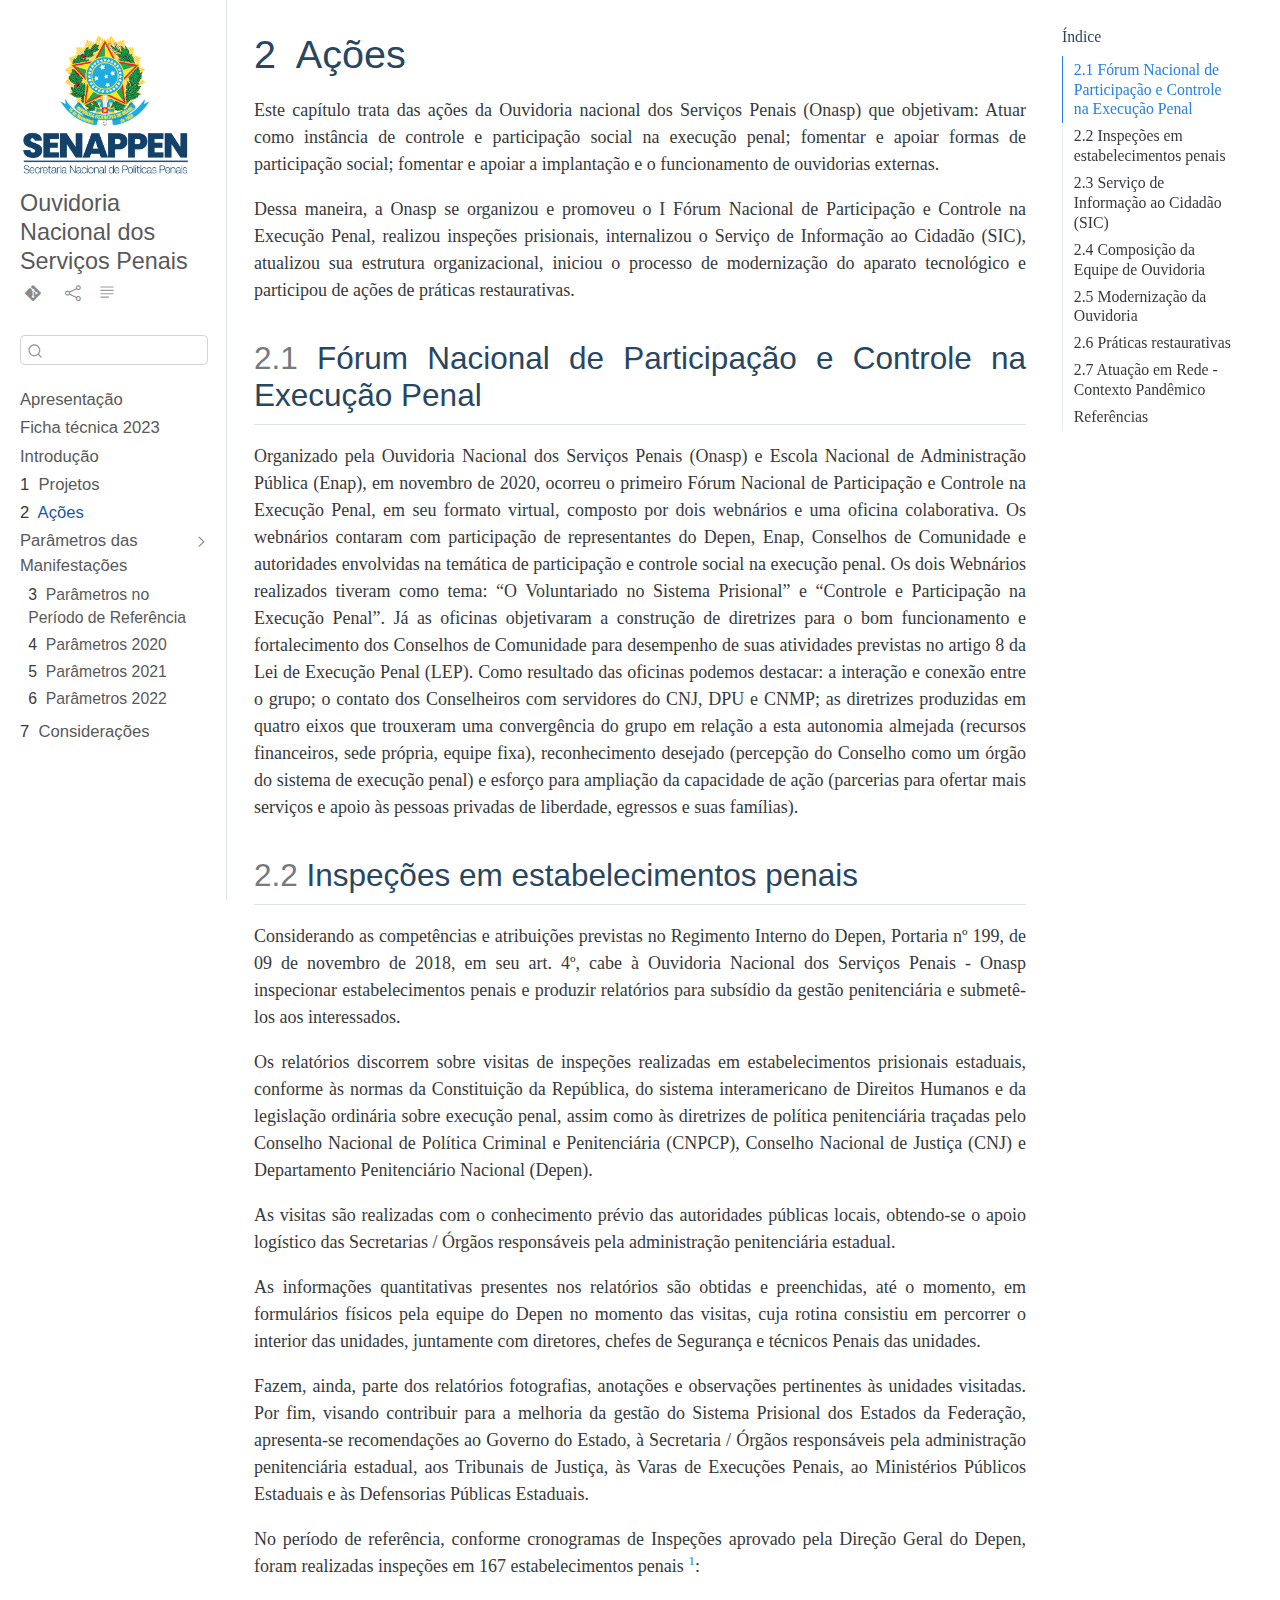
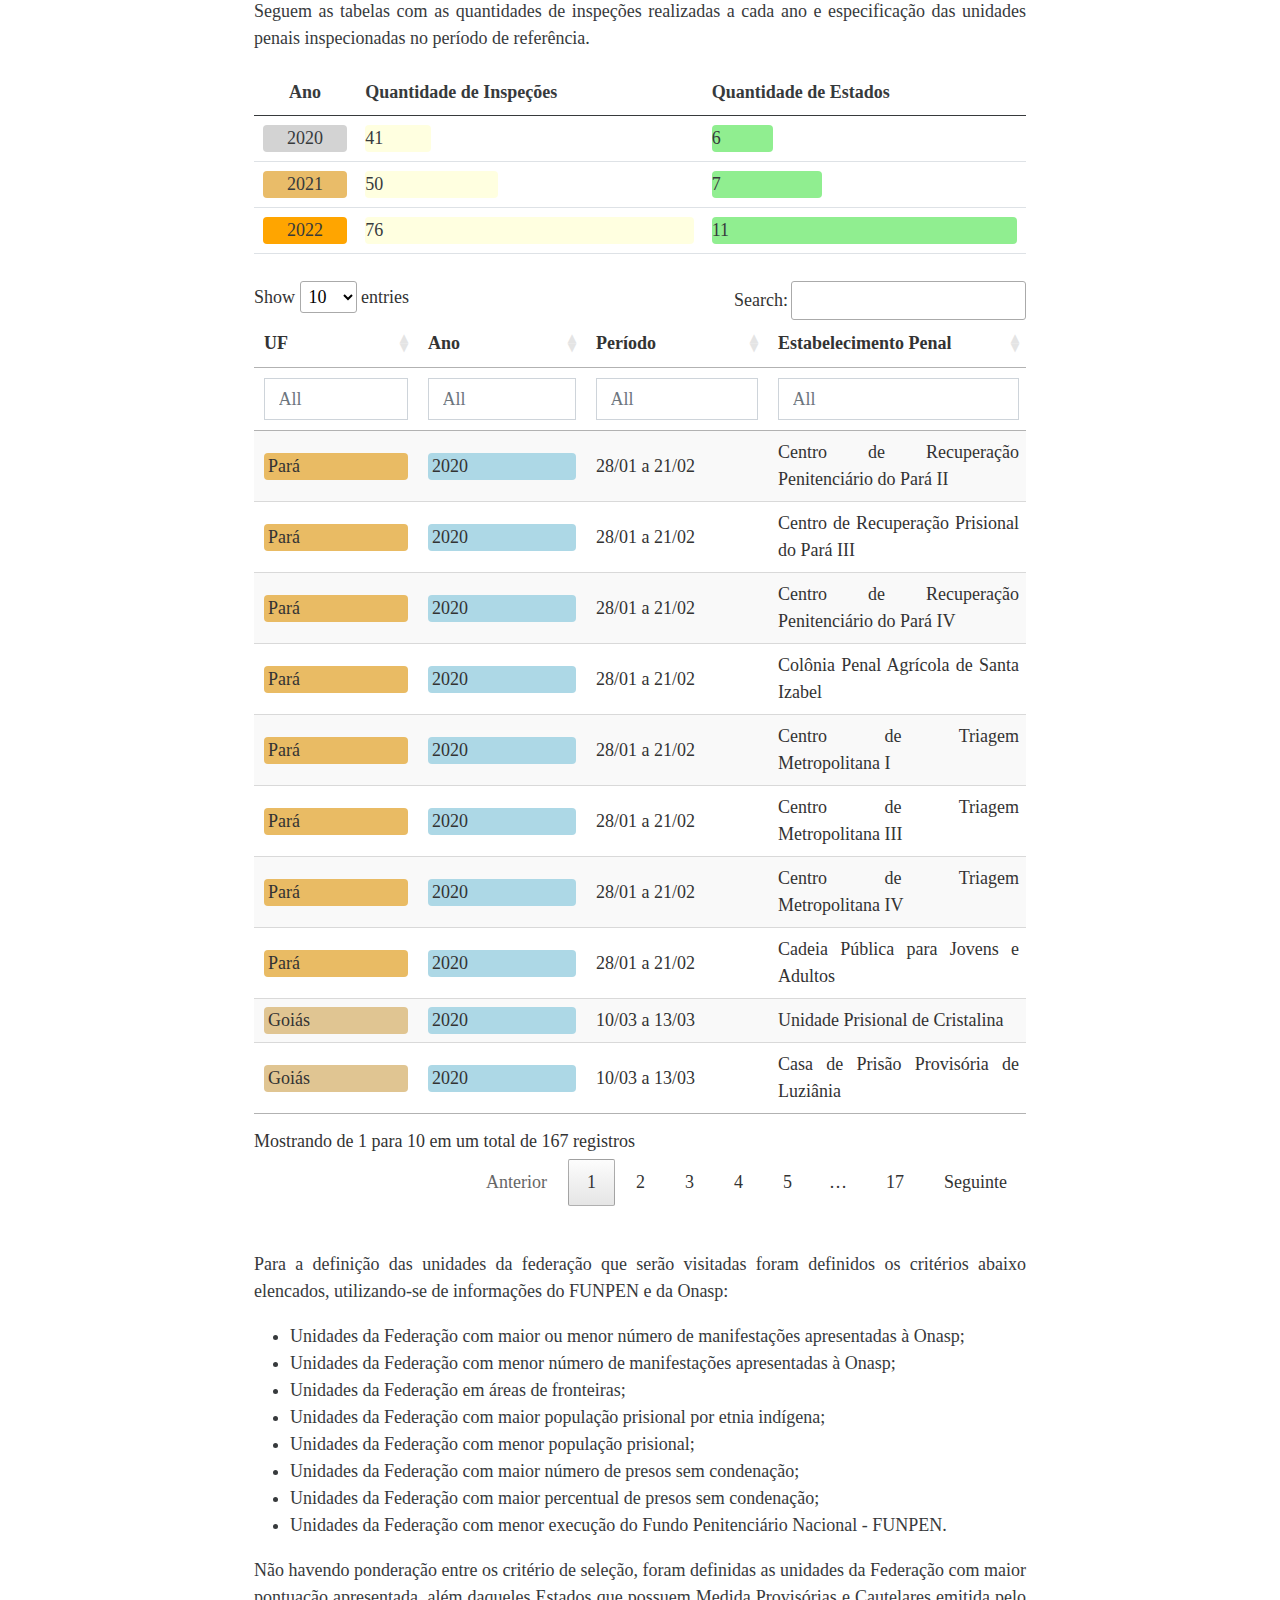
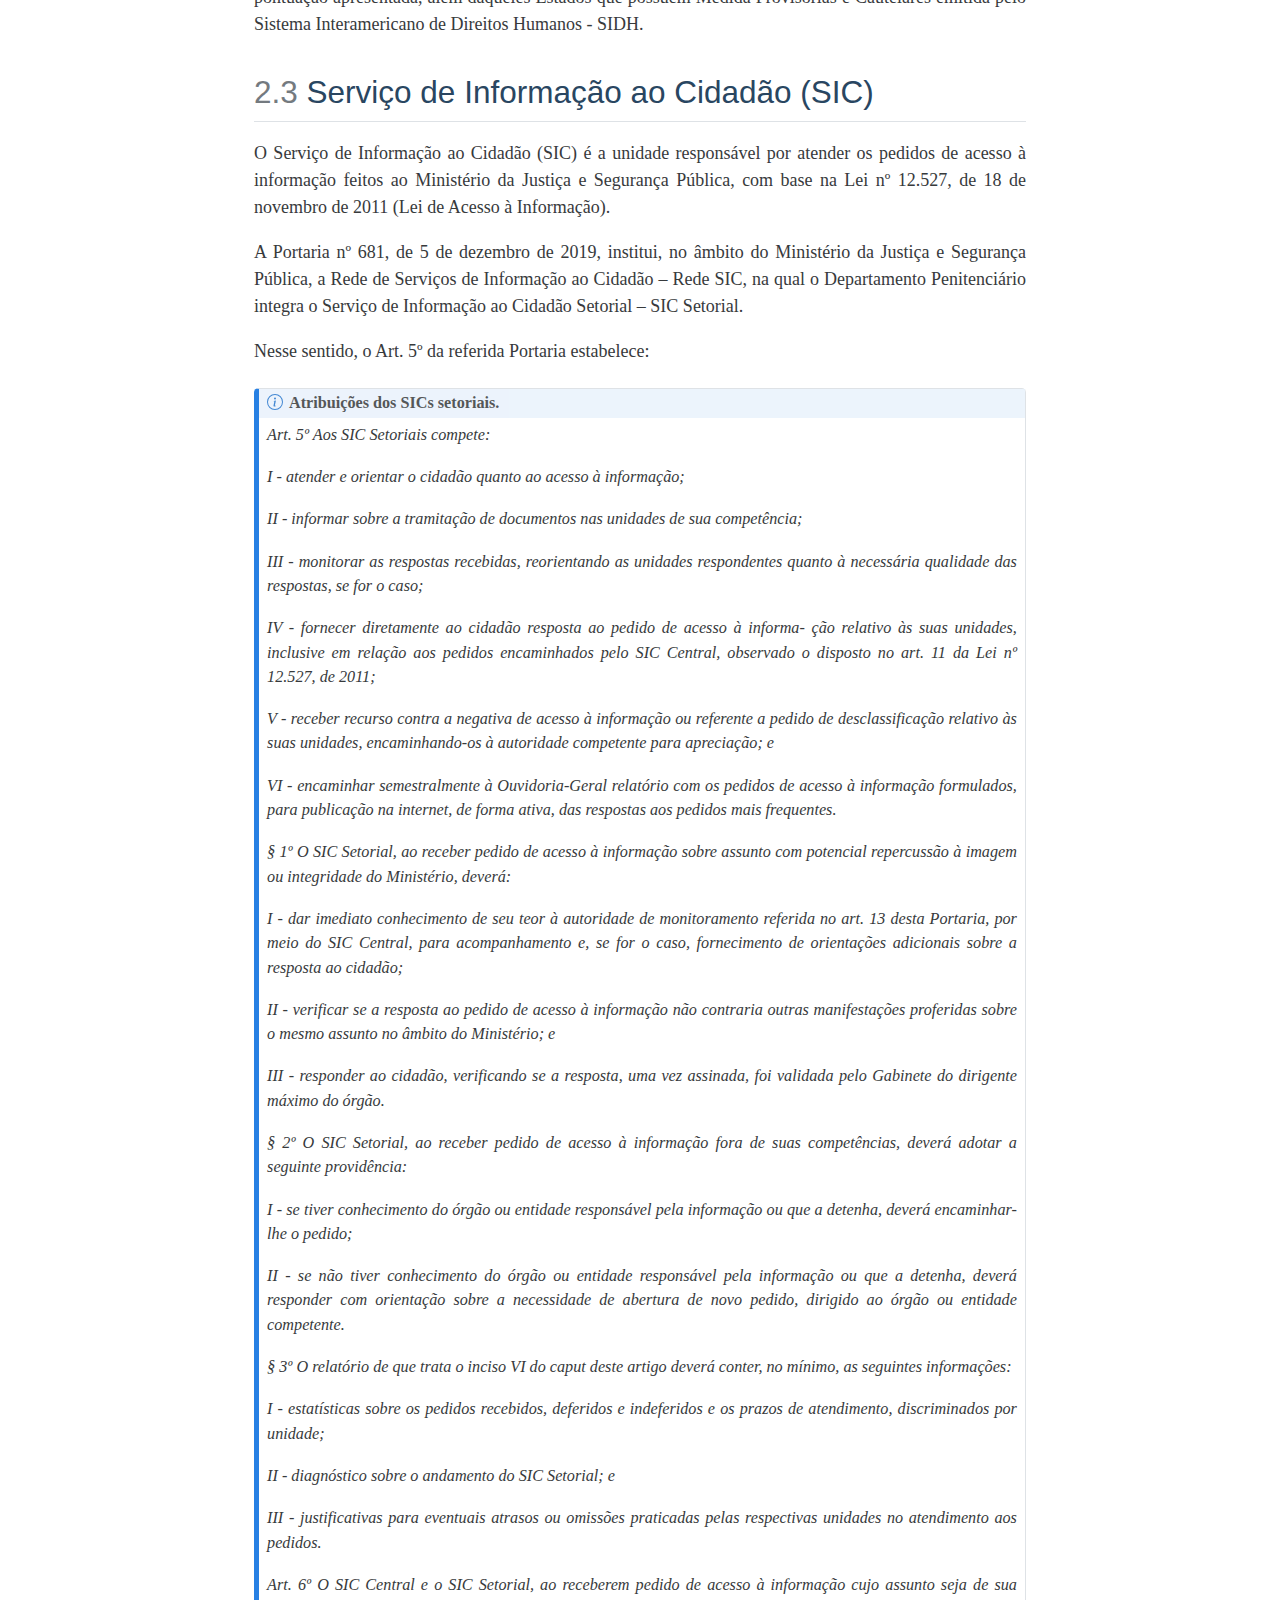
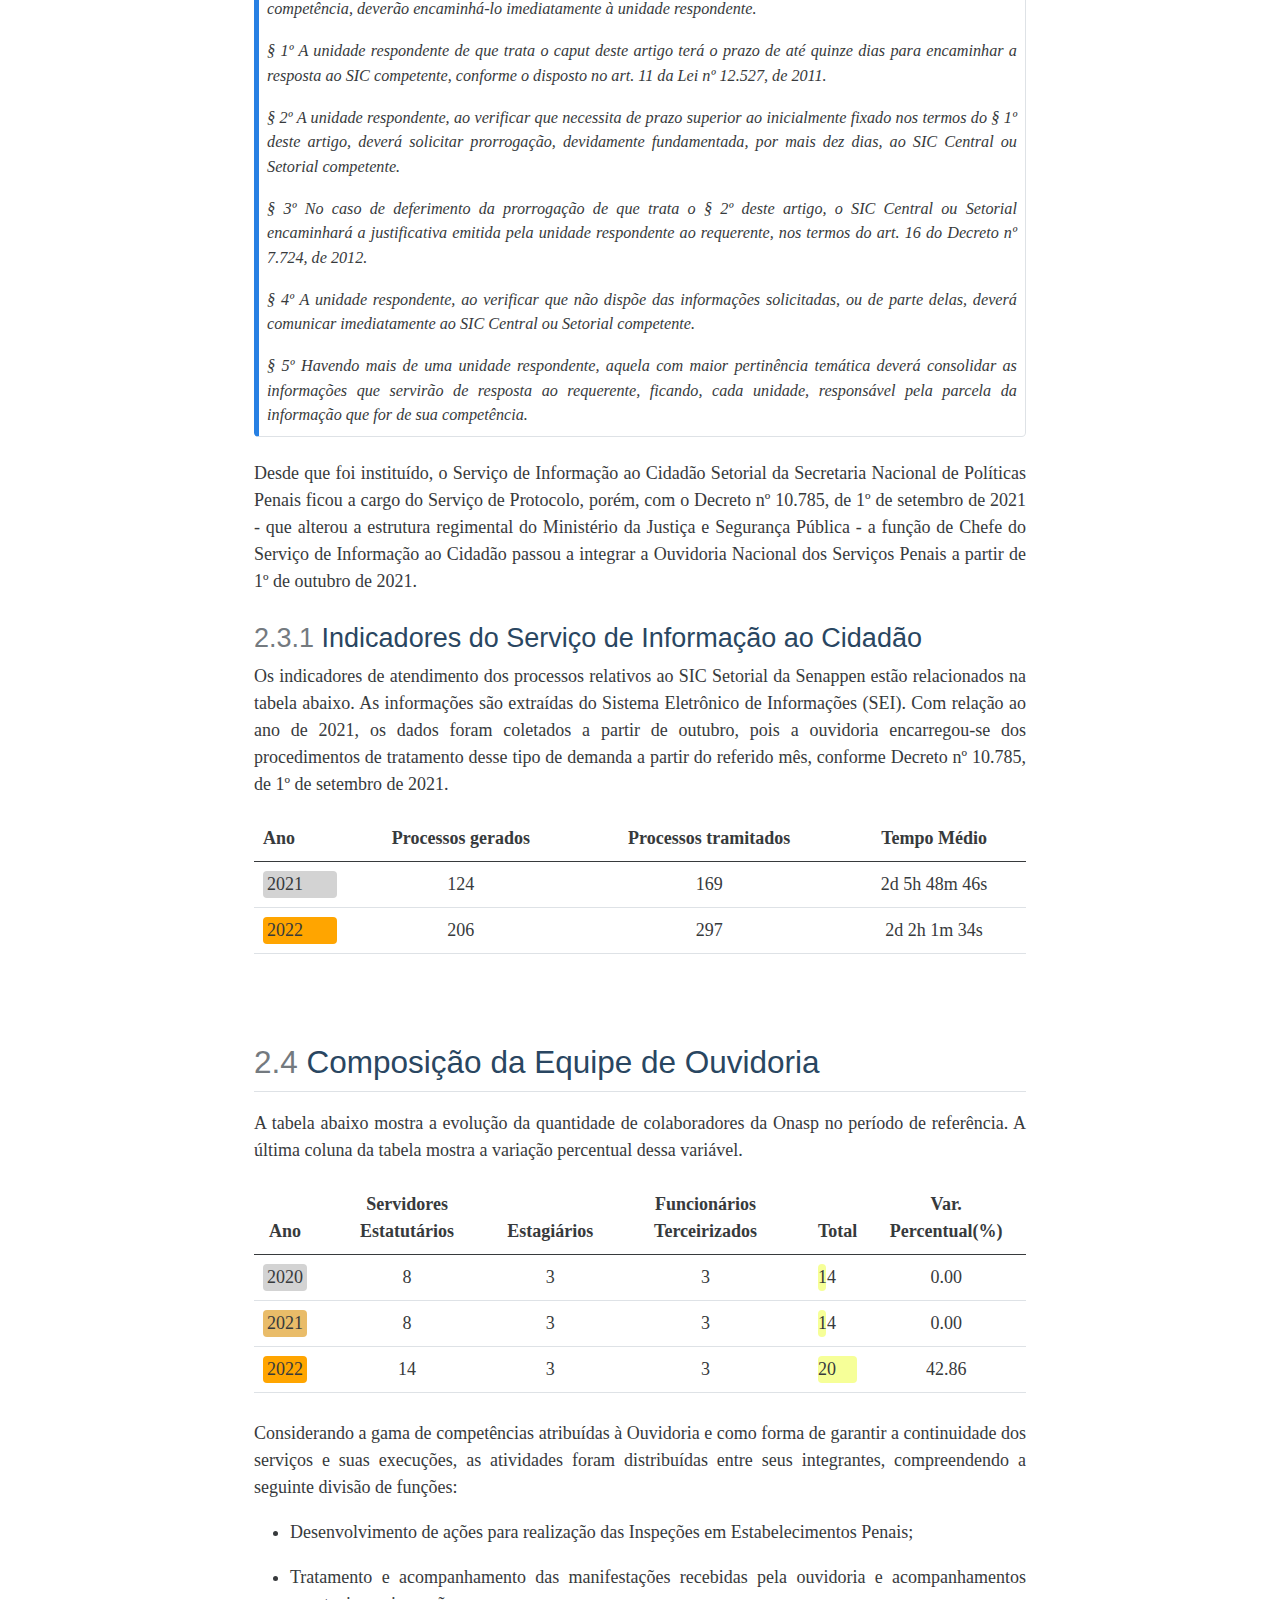
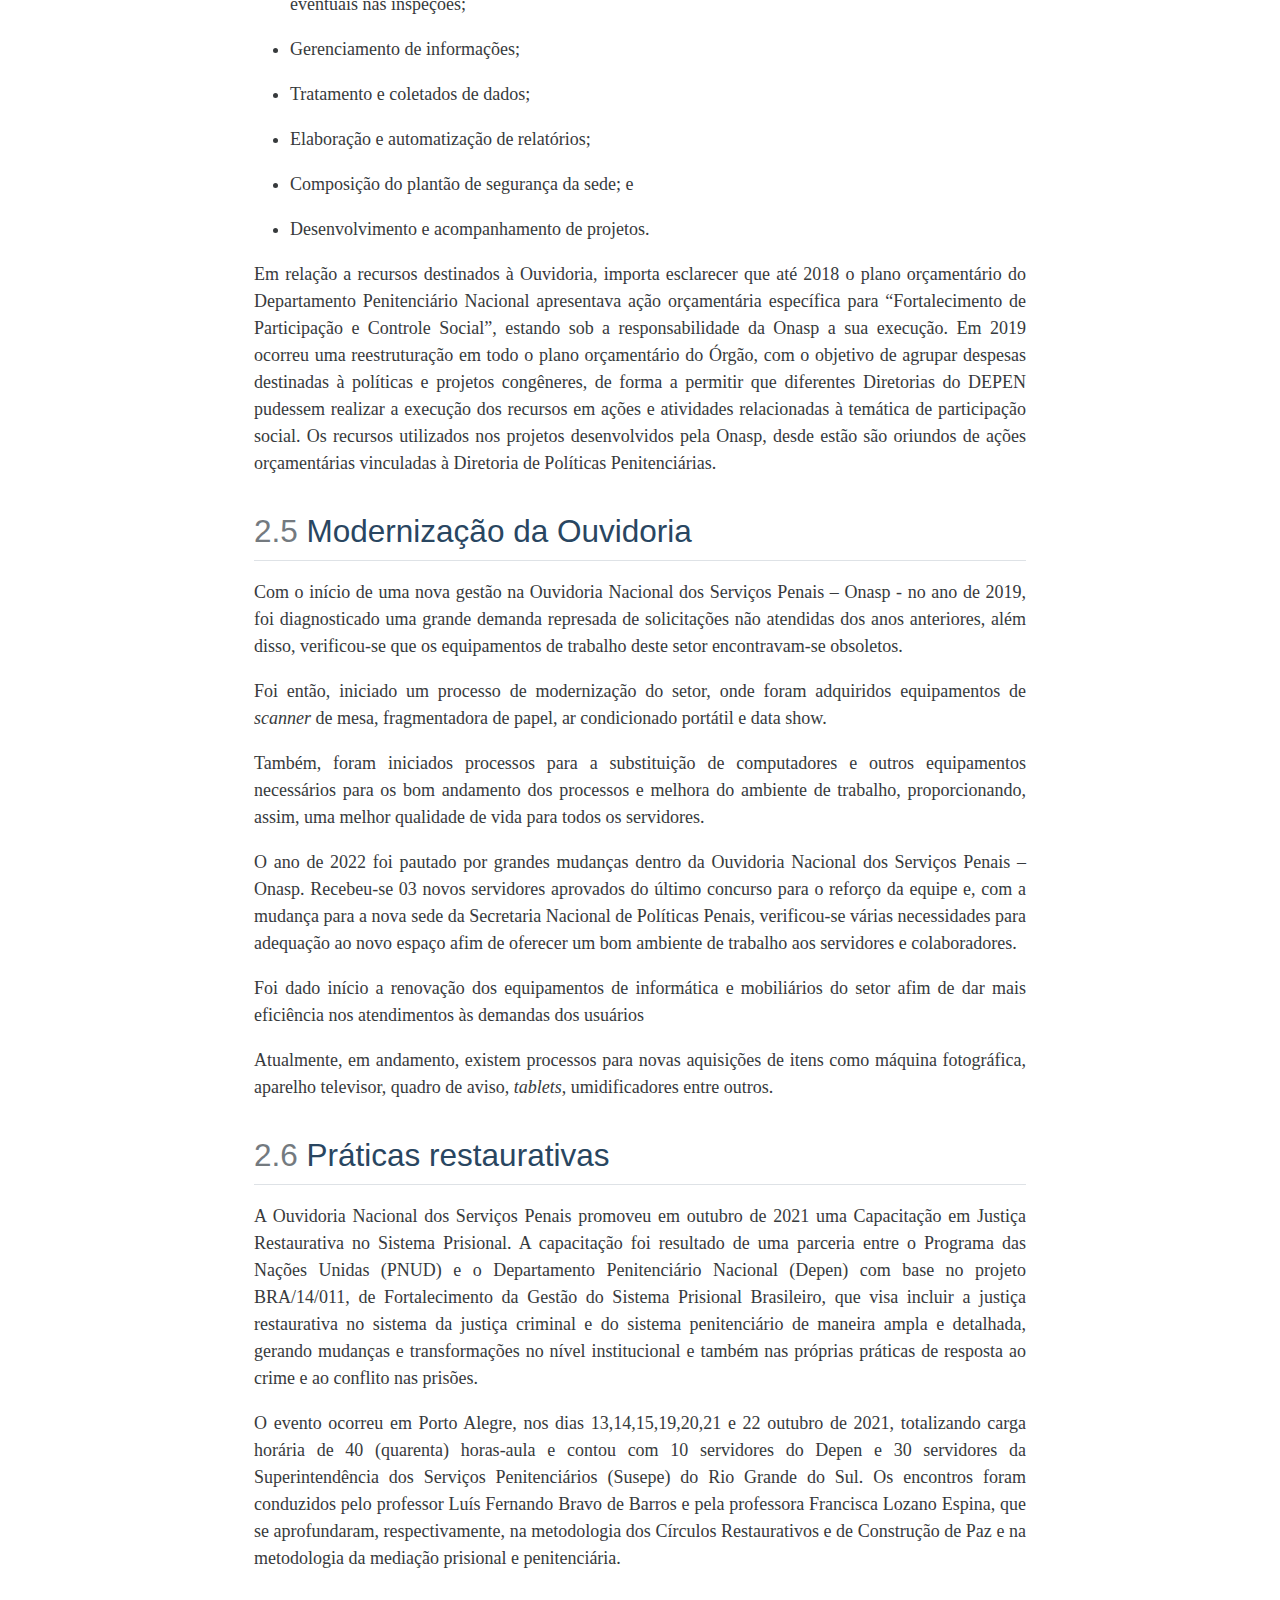
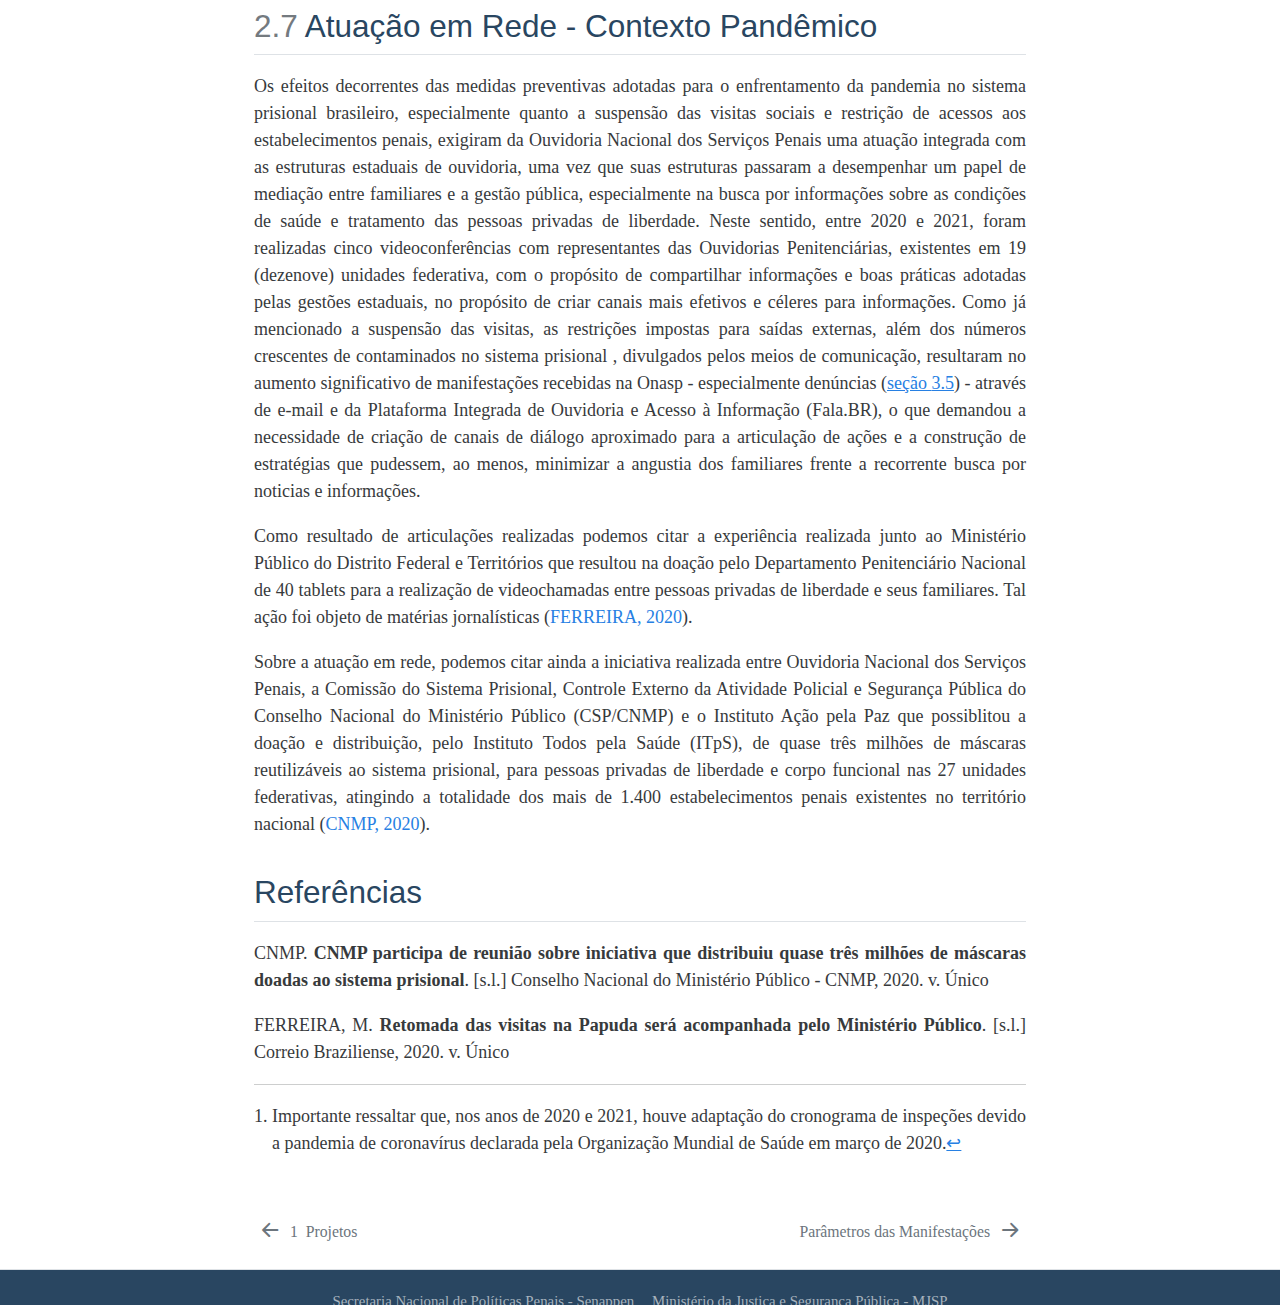
==== docs/acoes.html @ 4dbc5cbc "Add files via upload" ====
<!DOCTYPE html>
<html xmlns="http://www.w3.org/1999/xhtml" lang="pt" xml:lang="pt"><head>
<meta http-equiv="Content-Type" content="text/html; charset=UTF-8">
<meta charset="utf-8">
<meta name="generator" content="quarto-1.2.335">
<meta name="viewport" content="width=device-width, initial-scale=1.0, user-scalable=yes">
<title>Relatório de Gestão da Ouvidoria Nacional dos Serviços Penais - 2&nbsp; Ações</title>
<style>
code{white-space: pre-wrap;}
span.smallcaps{font-variant: small-caps;}
div.columns{display: flex; gap: min(4vw, 1.5em);}
div.column{flex: auto; overflow-x: auto;}
div.hanging-indent{margin-left: 1.5em; text-indent: -1.5em;}
ul.task-list{list-style: none;}
ul.task-list li input[type="checkbox"] {
  width: 0.8em;
  margin: 0 0.8em 0.2em -1.6em;
  vertical-align: middle;
}
div.csl-bib-body { }
div.csl-entry {
  clear: both;
  margin-bottom: 1em;
}
.hanging div.csl-entry {
  margin-left:2em;
  text-indent:-2em;
}
div.csl-left-margin {
  min-width:2em;
  float:left;
}
div.csl-right-inline {
  margin-left:2em;
  padding-left:1em;
}
div.csl-indent {
  margin-left: 2em;
}
</style>

<script src="site_libs/quarto-nav/quarto-nav.js"></script>
<script src="site_libs/quarto-nav/headroom.min.js"></script>
<script src="site_libs/clipboard/clipboard.min.js"></script>
<script src="site_libs/quarto-search/autocomplete.umd.js"></script>
<script src="site_libs/quarto-search/fuse.min.js"></script>
<script src="site_libs/quarto-search/quarto-search.js"></script>
<meta name="quarto:offset" content="./">
<link href="./tratamento_demandas.html" rel="next">
<link href="./projetos.html" rel="prev">
<script src="site_libs/quarto-html/quarto.js"></script>
<script src="site_libs/quarto-html/popper.min.js"></script>
<script src="site_libs/quarto-html/tippy.umd.min.js"></script>
<script src="site_libs/quarto-html/anchor.min.js"></script>
<link href="site_libs/quarto-html/tippy.css" rel="stylesheet">
<link href="site_libs/quarto-html/quarto-syntax-highlighting.css" rel="stylesheet" id="quarto-text-highlighting-styles">
<script src="site_libs/bootstrap/bootstrap.min.js"></script>
<link href="site_libs/bootstrap/bootstrap-icons.css" rel="stylesheet">
<link href="site_libs/bootstrap/bootstrap.min.css" rel="stylesheet" id="quarto-bootstrap" data-mode="light"><script id="quarto-search-options" type="application/json">{
  "location": "sidebar",
  "copy-button": false,
  "collapse-after": 3,
  "panel-placement": "start",
  "type": "textbox",
  "limit": 20,
  "language": {
    "search-no-results-text": "Nenhum resultado",
    "search-matching-documents-text": "documentos correspondentes",
    "search-copy-link-title": "Copiar link para a busca",
    "search-hide-matches-text": "Esconder correspondências adicionais",
    "search-more-match-text": "mais correspondência neste documento",
    "search-more-matches-text": "mais correspondências neste documento",
    "search-clear-button-title": "Limpar",
    "search-detached-cancel-button-title": "Cancelar",
    "search-submit-button-title": "Enviar"
  }
}</script><script src="site_libs/htmlwidgets-1.6.2/htmlwidgets.js"></script><link href="site_libs/datatables-css-0.0.0/datatables-crosstalk.css" rel="stylesheet">
<script src="site_libs/datatables-binding-0.27/datatables.js"></script><script src="site_libs/jquery-3.6.0/jquery-3.6.0.min.js"></script><link href="site_libs/dt-core-1.12.1/css/jquery.dataTables.min.css" rel="stylesheet">
<link href="site_libs/dt-core-1.12.1/css/jquery.dataTables.extra.css" rel="stylesheet">
<script src="site_libs/dt-core-1.12.1/js/jquery.dataTables.min.js"></script><link href="site_libs/nouislider-7.0.10/jquery.nouislider.min.css" rel="stylesheet">
<script src="site_libs/nouislider-7.0.10/jquery.nouislider.min.js"></script><link href="site_libs/selectize-0.12.0/selectize.bootstrap3.css" rel="stylesheet">
<script src="site_libs/selectize-0.12.0/selectize.min.js"></script><link href="site_libs/crosstalk-1.2.0/css/crosstalk.min.css" rel="stylesheet">
<script src="site_libs/crosstalk-1.2.0/js/crosstalk.min.js"></script><link rel="stylesheet" href="style.css">
</head>
<body class="nav-sidebar docked">

<div id="quarto-search-results"></div>
  <header id="quarto-header" class="headroom fixed-top"><nav class="quarto-secondary-nav" data-bs-toggle="collapse" data-bs-target="#quarto-sidebar" aria-controls="quarto-sidebar" aria-expanded="false" aria-label="Toggle sidebar navigation" onclick="if (window.quartoToggleHeadroom) { window.quartoToggleHeadroom(); }"><div class="container-fluid d-flex justify-content-between">
      <h1 class="quarto-secondary-nav-title"><span class="chapter-number">2</span>&nbsp; <span class="chapter-title">Ações</span></h1>
      <button type="button" class="quarto-btn-toggle btn" aria-label="Show secondary navigation">
        <i class="bi bi-chevron-right"></i>
      </button>
    </div>
  </nav></header><!-- content --><div id="quarto-content" class="quarto-container page-columns page-rows-contents page-layout-full">
<!-- sidebar -->
  <nav id="quarto-sidebar" class="sidebar collapse sidebar-navigation docked overflow-auto"><div class="pt-lg-2 mt-2 text-left sidebar-header sidebar-header-stacked">
      <a href="./index.html" class="sidebar-logo-link">
      <img src="./images/senappen_brasao.png" alt="" class="sidebar-logo py-0 d-lg-inline d-none"></a>
    <div class="sidebar-title mb-0 py-0">
      <a href="./">Ouvidoria Nacional dos Serviços Penais</a> 
        <div class="sidebar-tools-main tools-wide">
    <a href="" title="" class="sidebar-tool px-1"><i class="bi bi-git"></i></a>
    <a href="https://www.gov.br/depen/pt-br/canais_atendimento/ouvidoria" title="" class="sidebar-tool px-1"><i class="bi bi-"></i></a>
    <a href="" title="Share" id="sidebar-tool-dropdown-0" class="sidebar-tool dropdown-toggle px-1" data-bs-toggle="dropdown" aria-expanded="false"><i class="bi bi-share"></i></a>
    <ul class="dropdown-menu" aria-labelledby="sidebar-tool-dropdown-0">
<li>
          <a class="dropdown-item sidebar-tools-main-item" href="https://twitter.com/intent/tweet?url=%7Curl%7C">
            <i class="bi bi-bi-twitter pe-1"></i>
          Twitter
          </a>
        </li>
        <li>
          <a class="dropdown-item sidebar-tools-main-item" href="https://www.facebook.com/sharer/sharer.php?u=%7Curl%7C">
            <i class="bi bi-bi-facebook pe-1"></i>
          Facebook
          </a>
        </li>
        <li>
          <a class="dropdown-item sidebar-tools-main-item" href="https://www.linkedin.com/sharing/share-offsite/?url=%7Curl%7C">
            <i class="bi bi-bi-linkedin pe-1"></i>
          LinkedIn
          </a>
        </li>
    </ul>
<a href="" class="quarto-reader-toggle sidebar-tool" onclick="window.quartoToggleReader(); return false;" title="Toggle reader mode">
  <div class="quarto-reader-toggle-btn">
  <i class="bi"></i>
  </div>
</a>
</div>
    </div>
      </div>
      <div class="mt-2 flex-shrink-0 align-items-center">
        <div class="sidebar-search">
        <div id="quarto-search" class="" title="Search"></div>
        </div>
      </div>
    <div class="sidebar-menu-container"> 
    <ul class="list-unstyled mt-1">
<li class="sidebar-item">
  <div class="sidebar-item-container"> 
  <a href="./index.html" class="sidebar-item-text sidebar-link">Apresentação</a>
  </div>
</li>
        <li class="sidebar-item">
  <div class="sidebar-item-container"> 
  <a href="./ficha_tecnica2022.html" class="sidebar-item-text sidebar-link">Ficha técnica 2023</a>
  </div>
</li>
        <li class="sidebar-item">
  <div class="sidebar-item-container"> 
  <a href="./introducao.html" class="sidebar-item-text sidebar-link">Introdução</a>
  </div>
</li>
        <li class="sidebar-item">
  <div class="sidebar-item-container"> 
  <a href="./projetos.html" class="sidebar-item-text sidebar-link"><span class="chapter-number">1</span>&nbsp; <span class="chapter-title">Projetos</span></a>
  </div>
</li>
        <li class="sidebar-item">
  <div class="sidebar-item-container"> 
  <a href="./acoes.html" class="sidebar-item-text sidebar-link active"><span class="chapter-number">2</span>&nbsp; <span class="chapter-title">Ações</span></a>
  </div>
</li>
        <li class="sidebar-item sidebar-item-section">
      <div class="sidebar-item-container"> 
            <a href="./tratamento_demandas.html" class="sidebar-item-text sidebar-link">Parâmetros das Manifestações</a>
          <a class="sidebar-item-toggle text-start" data-bs-toggle="collapse" data-bs-target="#quarto-sidebar-section-1" aria-expanded="true">
            <i class="bi bi-chevron-right ms-2"></i>
          </a> 
      </div>
      <ul id="quarto-sidebar-section-1" class="collapse list-unstyled sidebar-section depth1 show">
<li class="sidebar-item">
  <div class="sidebar-item-container"> 
  <a href="./estatisticas_anuais.html" class="sidebar-item-text sidebar-link"><span class="chapter-number">3</span>&nbsp; <span class="chapter-title">Parâmetros no Período de Referência</span></a>
  </div>
</li>
          <li class="sidebar-item">
  <div class="sidebar-item-container"> 
  <a href="./estatisticas_2020.html" class="sidebar-item-text sidebar-link"><span class="chapter-number">4</span>&nbsp; <span class="chapter-title">Parâmetros 2020</span></a>
  </div>
</li>
          <li class="sidebar-item">
  <div class="sidebar-item-container"> 
  <a href="./estatisticas_2021.html" class="sidebar-item-text sidebar-link"><span class="chapter-number">5</span>&nbsp; <span class="chapter-title">Parâmetros 2021</span></a>
  </div>
</li>
          <li class="sidebar-item">
  <div class="sidebar-item-container"> 
  <a href="./estatisticas_2022.html" class="sidebar-item-text sidebar-link"><span class="chapter-number">6</span>&nbsp; <span class="chapter-title">Parâmetros 2022</span></a>
  </div>
</li>
      </ul>
</li>
        <li class="sidebar-item">
  <div class="sidebar-item-container"> 
  <a href="./consideracoes.html" class="sidebar-item-text sidebar-link"><span class="chapter-number">7</span>&nbsp; <span class="chapter-title">Considerações</span></a>
  </div>
</li>
    </ul>
</div>
</nav><!-- margin-sidebar --><div id="quarto-margin-sidebar" class="sidebar margin-sidebar">
        <nav id="TOC" role="doc-toc" class="toc-active"><h2 id="toc-title">Índice</h2>
   
  <ul>
<li><a href="#sec-forum" id="toc-sec-forum" class="nav-link active" data-scroll-target="#sec-forum"><span class="toc-section-number">2.1</span>  Fórum Nacional de Participação e Controle na Execução Penal</a></li>
  <li><a href="#sec-inspecoes" id="toc-sec-inspecoes" class="nav-link" data-scroll-target="#sec-inspecoes"><span class="toc-section-number">2.2</span>  Inspeções em estabelecimentos penais</a></li>
  <li>
<a href="#sec-sic" id="toc-sec-sic" class="nav-link" data-scroll-target="#sec-sic"><span class="toc-section-number">2.3</span>  Serviço de Informação ao Cidadão (SIC)</a>
  <ul class="collapse">
<li><a href="#sec-sic-dados-2021" id="toc-sec-sic-dados-2021" class="nav-link" data-scroll-target="#sec-sic-dados-2021"><span class="toc-section-number">2.3.1</span>  Indicadores do Serviço de Informação ao Cidadão</a></li>
  </ul>
</li>
  <li><a href="#sec-composicao-equipe" id="toc-sec-composicao-equipe" class="nav-link" data-scroll-target="#sec-composicao-equipe"><span class="toc-section-number">2.4</span>  Composição da Equipe de Ouvidoria</a></li>
  <li><a href="#sec-modernizacao" id="toc-sec-modernizacao" class="nav-link" data-scroll-target="#sec-modernizacao"><span class="toc-section-number">2.5</span>  Modernização da Ouvidoria</a></li>
  <li><a href="#sec-praticas-restaurativas" id="toc-sec-praticas-restaurativas" class="nav-link" data-scroll-target="#sec-praticas-restaurativas"><span class="toc-section-number">2.6</span>  Práticas restaurativas</a></li>
  <li><a href="#sec-atuacao-rede" id="toc-sec-atuacao-rede" class="nav-link" data-scroll-target="#sec-atuacao-rede"><span class="toc-section-number">2.7</span>  Atuação em Rede - Contexto Pandêmico</a></li>
  <li><a href="#refer%C3%AAncias" id="toc-referências" class="nav-link" data-scroll-target="#refer%C3%AAncias">Referências</a></li>
  </ul></nav>
    </div>
<!-- main -->
<main class="content column-body" id="quarto-document-content"><header id="title-block-header" class="quarto-title-block default"><div class="quarto-title">
<h1 class="title"><span id="sec-acoes" class="quarto-section-identifier d-none d-lg-block"><span class="chapter-number">2</span>&nbsp; <span class="chapter-title">Ações</span></span></h1>
</div>



<div class="quarto-title-meta">

    
  
    
  </div>
  

</header><div class="cell" data-layout-align="center">

</div>
<p>Este capítulo trata das ações da Ouvidoria nacional dos Serviços Penais (Onasp) que objetivam: Atuar como instância de controle e participação social na execução penal; fomentar e apoiar formas de participação social; fomentar e apoiar a implantação e o funcionamento de ouvidorias externas.</p>
<p>Dessa maneira, a Onasp se organizou e promoveu o I Fórum Nacional de Participação e Controle na Execução Penal, realizou inspeções prisionais, internalizou o Serviço de Informação ao Cidadão (SIC), atualizou sua estrutura organizacional, iniciou o processo de modernização do aparato tecnológico e participou de ações de práticas restaurativas.</p>
<section id="sec-forum" class="level2" data-number="2.1"><h2 data-number="2.1" class="anchored" data-anchor-id="sec-forum">
<span class="header-section-number">2.1</span> Fórum Nacional de Participação e Controle na Execução Penal</h2>
<p>Organizado pela Ouvidoria Nacional dos Serviços Penais (Onasp) e Escola Nacional de Administração Pública (Enap), em novembro de 2020, ocorreu o primeiro Fórum Nacional de Participação e Controle na Execução Penal, em seu formato virtual, composto por dois webnários e uma oficina colaborativa. Os webnários contaram com participação de representantes do Depen, Enap, Conselhos de Comunidade e autoridades envolvidas na temática de participação e controle social na execução penal. Os dois Webnários realizados tiveram como tema: “O Voluntariado no Sistema Prisional” e “Controle e Participação na Execução Penal”. Já as oficinas objetivaram a construção de diretrizes para o bom funcionamento e fortalecimento dos Conselhos de Comunidade para desempenho de suas atividades previstas no artigo 8 da Lei de Execução Penal (LEP). Como resultado das oficinas podemos destacar: a interação e conexão entre o grupo; o contato dos Conselheiros com servidores do CNJ, DPU e CNMP; as diretrizes produzidas em quatro eixos que trouxeram uma convergência do grupo em relação a esta autonomia almejada (recursos financeiros, sede própria, equipe fixa), reconhecimento desejado (percepção do Conselho como um órgão do sistema de execução penal) e esforço para ampliação da capacidade de ação (parcerias para ofertar mais serviços e apoio às pessoas privadas de liberdade, egressos e suas famílias).</p>
</section><section id="sec-inspecoes" class="level2" data-number="2.2"><h2 data-number="2.2" class="anchored" data-anchor-id="sec-inspecoes">
<span class="header-section-number">2.2</span> Inspeções em estabelecimentos penais</h2>
<div class="cell" data-layout-align="center">

</div>
<p>Considerando as competências e atribuições previstas no Regimento Interno do Depen, Portaria nº 199, de 09 de novembro de 2018, em seu art. 4º, cabe à Ouvidoria Nacional dos Serviços Penais - Onasp inspecionar estabelecimentos penais e produzir relatórios para subsídio da gestão penitenciária e submetê-los aos interessados.</p>
<p>Os relatórios discorrem sobre visitas de inspeções realizadas em estabelecimentos prisionais estaduais, conforme às normas da Constituição da República, do sistema interamericano de Direitos Humanos e da legislação ordinária sobre execução penal, assim como às diretrizes de política penitenciária traçadas pelo Conselho Nacional de Política Criminal e Penitenciária (CNPCP), Conselho Nacional de Justiça (CNJ) e Departamento Penitenciário Nacional (Depen).</p>
<p>As visitas são realizadas com o conhecimento prévio das autoridades públicas locais, obtendo-se o apoio logístico das Secretarias / Órgãos responsáveis pela administração penitenciária estadual.</p>
<p>As informações quantitativas presentes nos relatórios são obtidas e preenchidas, até o momento, em formulários físicos pela equipe do Depen no momento das visitas, cuja rotina consistiu em percorrer o interior das unidades, juntamente com diretores, chefes de Segurança e técnicos Penais das unidades.</p>
<p>Fazem, ainda, parte dos relatórios fotografias, anotações e observações pertinentes às unidades visitadas. Por fim, visando contribuir para a melhoria da gestão do Sistema Prisional dos Estados da Federação, apresenta-se recomendações ao Governo do Estado, à Secretaria / Órgãos responsáveis pela administração penitenciária estadual, aos Tribunais de Justiça, às Varas de Execuções Penais, ao Ministérios Públicos Estaduais e às Defensorias Públicas Estaduais.</p>
<p>No período de referência, conforme cronogramas de Inspeções aprovado pela Direção Geral do Depen, foram realizadas inspeções em 167 estabelecimentos penais <a href="#fn1" class="footnote-ref" id="fnref1" role="doc-noteref"><sup>1</sup></a>:</p>
<p>Seguem as tabelas com as quantidades de inspeções realizadas a cada ano e especificação das unidades penais inspecionadas no período de referência.</p>
<div class="cell" data-layout-align="center">
<div class="cell-output-display">

<table class="table table-condensed">
<thead><tr>
<th style="text-align:center;">
Ano
</th>
<th style="text-align:left;">
Quantidade de Inspeções
</th>
<th style="text-align:left;">
Quantidade de Estados
</th>
</tr></thead>
<tbody>
<tr>
<td style="text-align:center;">
<span style="display: block; padding: 0 4px; border-radius: 4px; background-color: #d3d3d3">2020</span>
</td>
<td style="text-align:left;">
<span style="display: inline-block; direction: rtl; unicode-bidi: plaintext; border-radius: 4px; padding-right: 2px; background-color: lightyellow; width: 20.00%">41</span>
</td>
<td style="text-align:left;">
<span style="display: inline-block; direction: rtl; unicode-bidi: plaintext; border-radius: 4px; padding-right: 2px; background-color: lightgreen; width: 20.00%">6</span>
</td>
</tr>
<tr>
<td style="text-align:center;">
<span style="display: block; padding: 0 4px; border-radius: 4px; background-color: #e9bc69">2021</span>
</td>
<td style="text-align:left;">
<span style="display: inline-block; direction: rtl; unicode-bidi: plaintext; border-radius: 4px; padding-right: 2px; background-color: lightyellow; width: 40.57%">50</span>
</td>
<td style="text-align:left;">
<span style="display: inline-block; direction: rtl; unicode-bidi: plaintext; border-radius: 4px; padding-right: 2px; background-color: lightgreen; width: 36.00%">7</span>
</td>
</tr>
<tr>
<td style="text-align:center;">
<span style="display: block; padding: 0 4px; border-radius: 4px; background-color: #ffa500">2022</span>
</td>
<td style="text-align:left;">
<span style="display: inline-block; direction: rtl; unicode-bidi: plaintext; border-radius: 4px; padding-right: 2px; background-color: lightyellow; width: 100.00%">76</span>
</td>
<td style="text-align:left;">
<span style="display: inline-block; direction: rtl; unicode-bidi: plaintext; border-radius: 4px; padding-right: 2px; background-color: lightgreen; width: 100.00%">11</span>
</td>
</tr>
</tbody>
</table>
</div>
</div>
<div class="cell" data-layout-align="center">
<div class="cell-output-display">

<div class="datatables html-widget html-fill-item-overflow-hidden html-fill-item" id="htmlwidget-7acf92769df15e43f7ce" style="width:100%;height:auto;"></div>
<script type="application/json" data-for="htmlwidget-7acf92769df15e43f7ce">{"x":{"filter":"top","vertical":false,"filterHTML":"<tr>\n  <td data-type=\"character\" style=\"vertical-align: top;\">\n    <div class=\"form-group has-feedback\" style=\"margin-bottom: auto;\">\n      <input type=\"search\" placeholder=\"All\" class=\"form-control\" style=\"width: 100%;\"/>\n      <span class=\"glyphicon glyphicon-remove-circle form-control-feedback\"><\/span>\n    <\/div>\n  <\/td>\n  <td data-type=\"character\" style=\"vertical-align: top;\">\n    <div class=\"form-group has-feedback\" style=\"margin-bottom: auto;\">\n      <input type=\"search\" placeholder=\"All\" class=\"form-control\" style=\"width: 100%;\"/>\n      <span class=\"glyphicon glyphicon-remove-circle form-control-feedback\"><\/span>\n    <\/div>\n  <\/td>\n  <td data-type=\"character\" style=\"vertical-align: top;\">\n    <div class=\"form-group has-feedback\" style=\"margin-bottom: auto;\">\n      <input type=\"search\" placeholder=\"All\" class=\"form-control\" style=\"width: 100%;\"/>\n      <span class=\"glyphicon glyphicon-remove-circle form-control-feedback\"><\/span>\n    <\/div>\n  <\/td>\n  <td data-type=\"character\" style=\"vertical-align: top;\">\n    <div class=\"form-group has-feedback\" style=\"margin-bottom: auto;\">\n      <input type=\"search\" placeholder=\"All\" class=\"form-control\" style=\"width: 100%;\"/>\n      <span class=\"glyphicon glyphicon-remove-circle form-control-feedback\"><\/span>\n    <\/div>\n  <\/td>\n<\/tr>","data":[["<span style=\"display: block; padding: 0 4px; border-radius: 4px; background-color: #e9bb64\">Pará               <\/span>","<span style=\"display: block; padding: 0 4px; border-radius: 4px; background-color: #e9bb64\">Pará               <\/span>","<span style=\"display: block; padding: 0 4px; border-radius: 4px; background-color: #e9bb64\">Pará               <\/span>","<span style=\"display: block; padding: 0 4px; border-radius: 4px; background-color: #e9bb64\">Pará               <\/span>","<span style=\"display: block; padding: 0 4px; border-radius: 4px; background-color: #e9bb64\">Pará               <\/span>","<span style=\"display: block; padding: 0 4px; border-radius: 4px; background-color: #e9bb64\">Pará               <\/span>","<span style=\"display: block; padding: 0 4px; border-radius: 4px; background-color: #e9bb64\">Pará               <\/span>","<span style=\"display: block; padding: 0 4px; border-radius: 4px; background-color: #e9bb64\">Pará               <\/span>","<span style=\"display: block; padding: 0 4px; border-radius: 4px; background-color: #e0c592\">Goiás              <\/span>","<span style=\"display: block; padding: 0 4px; border-radius: 4px; background-color: #e0c592\">Goiás              <\/span>","<span style=\"display: block; padding: 0 4px; border-radius: 4px; background-color: #e0c592\">Goiás              <\/span>","<span style=\"display: block; padding: 0 4px; border-radius: 4px; background-color: #e0c592\">Goiás              <\/span>","<span style=\"display: block; padding: 0 4px; border-radius: 4px; background-color: #e0c592\">Goiás              <\/span>","<span style=\"display: block; padding: 0 4px; border-radius: 4px; background-color: #e0c592\">Goiás              <\/span>","<span style=\"display: block; padding: 0 4px; border-radius: 4px; background-color: #e0c592\">Goiás              <\/span>","<span style=\"display: block; padding: 0 4px; border-radius: 4px; background-color: #e0c592\">Goiás              <\/span>","<span style=\"display: block; padding: 0 4px; border-radius: 4px; background-color: #e0c592\">Goiás              <\/span>","<span style=\"display: block; padding: 0 4px; border-radius: 4px; background-color: #e0c592\">Goiás              <\/span>","<span style=\"display: block; padding: 0 4px; border-radius: 4px; background-color: #f3b137\">Rio de Janeiro     <\/span>","<span style=\"display: block; padding: 0 4px; border-radius: 4px; background-color: #f3b137\">Rio de Janeiro     <\/span>","<span style=\"display: block; padding: 0 4px; border-radius: 4px; background-color: #f3b137\">Rio de Janeiro     <\/span>","<span style=\"display: block; padding: 0 4px; border-radius: 4px; background-color: #f3b137\">Rio de Janeiro     <\/span>","<span style=\"display: block; padding: 0 4px; border-radius: 4px; background-color: #d3d3d3\">Acre               <\/span>","<span style=\"display: block; padding: 0 4px; border-radius: 4px; background-color: #d3d3d3\">Acre               <\/span>","<span style=\"display: block; padding: 0 4px; border-radius: 4px; background-color: #d3d3d3\">Acre               <\/span>","<span style=\"display: block; padding: 0 4px; border-radius: 4px; background-color: #d3d3d3\">Acre               <\/span>","<span style=\"display: block; padding: 0 4px; border-radius: 4px; background-color: #d3d3d3\">Acre               <\/span>","<span style=\"display: block; padding: 0 4px; border-radius: 4px; background-color: #ebb95b\">Paraíba            <\/span>","<span style=\"display: block; padding: 0 4px; border-radius: 4px; background-color: #ebb95b\">Paraíba            <\/span>","<span style=\"display: block; padding: 0 4px; border-radius: 4px; background-color: #ebb95b\">Paraíba            <\/span>","<span style=\"display: block; padding: 0 4px; border-radius: 4px; background-color: #ebb95b\">Paraíba            <\/span>","<span style=\"display: block; padding: 0 4px; border-radius: 4px; background-color: #ebb95b\">Paraíba            <\/span>","<span style=\"display: block; padding: 0 4px; border-radius: 4px; background-color: #ebb95b\">Paraíba            <\/span>","<span style=\"display: block; padding: 0 4px; border-radius: 4px; background-color: #d4d1c9\">Alagoas            <\/span>","<span style=\"display: block; padding: 0 4px; border-radius: 4px; background-color: #d4d1c9\">Alagoas            <\/span>","<span style=\"display: block; padding: 0 4px; border-radius: 4px; background-color: #d4d1c9\">Alagoas            <\/span>","<span style=\"display: block; padding: 0 4px; border-radius: 4px; background-color: #d4d1c9\">Alagoas            <\/span>","<span style=\"display: block; padding: 0 4px; border-radius: 4px; background-color: #d4d1c9\">Alagoas            <\/span>","<span style=\"display: block; padding: 0 4px; border-radius: 4px; background-color: #d4d1c9\">Alagoas            <\/span>","<span style=\"display: block; padding: 0 4px; border-radius: 4px; background-color: #d4d1c9\">Alagoas            <\/span>","<span style=\"display: block; padding: 0 4px; border-radius: 4px; background-color: #d4d1c9\">Alagoas            <\/span>","<span style=\"display: block; padding: 0 4px; border-radius: 4px; background-color: #dacbae\">Bahia              <\/span>","<span style=\"display: block; padding: 0 4px; border-radius: 4px; background-color: #dacbae\">Bahia              <\/span>","<span style=\"display: block; padding: 0 4px; border-radius: 4px; background-color: #dacbae\">Bahia              <\/span>","<span style=\"display: block; padding: 0 4px; border-radius: 4px; background-color: #dacbae\">Bahia              <\/span>","<span style=\"display: block; padding: 0 4px; border-radius: 4px; background-color: #dacbae\">Bahia              <\/span>","<span style=\"display: block; padding: 0 4px; border-radius: 4px; background-color: #dacbae\">Bahia              <\/span>","<span style=\"display: block; padding: 0 4px; border-radius: 4px; background-color: #dacbae\">Bahia              <\/span>","<span style=\"display: block; padding: 0 4px; border-radius: 4px; background-color: #dacbae\">Bahia              <\/span>","<span style=\"display: block; padding: 0 4px; border-radius: 4px; background-color: #dacbae\">Bahia              <\/span>","<span style=\"display: block; padding: 0 4px; border-radius: 4px; background-color: #edb752\">Paraná             <\/span>","<span style=\"display: block; padding: 0 4px; border-radius: 4px; background-color: #edb752\">Paraná             <\/span>","<span style=\"display: block; padding: 0 4px; border-radius: 4px; background-color: #edb752\">Paraná             <\/span>","<span style=\"display: block; padding: 0 4px; border-radius: 4px; background-color: #edb752\">Paraná             <\/span>","<span style=\"display: block; padding: 0 4px; border-radius: 4px; background-color: #edb752\">Paraná             <\/span>","<span style=\"display: block; padding: 0 4px; border-radius: 4px; background-color: #edb752\">Paraná             <\/span>","<span style=\"display: block; padding: 0 4px; border-radius: 4px; background-color: #edb752\">Paraná             <\/span>","<span style=\"display: block; padding: 0 4px; border-radius: 4px; background-color: #edb752\">Paraná             <\/span>","<span style=\"display: block; padding: 0 4px; border-radius: 4px; background-color: #edb752\">Paraná             <\/span>","<span style=\"display: block; padding: 0 4px; border-radius: 4px; background-color: #e6bf77\">Mato Grosso do Sul <\/span>","<span style=\"display: block; padding: 0 4px; border-radius: 4px; background-color: #e6bf77\">Mato Grosso do Sul <\/span>","<span style=\"display: block; padding: 0 4px; border-radius: 4px; background-color: #e6bf77\">Mato Grosso do Sul <\/span>","<span style=\"display: block; padding: 0 4px; border-radius: 4px; background-color: #e6bf77\">Mato Grosso do Sul <\/span>","<span style=\"display: block; padding: 0 4px; border-radius: 4px; background-color: #e6bf77\">Mato Grosso do Sul <\/span>","<span style=\"display: block; padding: 0 4px; border-radius: 4px; background-color: #e6bf77\">Mato Grosso do Sul <\/span>","<span style=\"display: block; padding: 0 4px; border-radius: 4px; background-color: #e6bf77\">Mato Grosso do Sul <\/span>","<span style=\"display: block; padding: 0 4px; border-radius: 4px; background-color: #e6bf77\">Mato Grosso do Sul <\/span>","<span style=\"display: block; padding: 0 4px; border-radius: 4px; background-color: #e6bf77\">Mato Grosso do Sul <\/span>","<span style=\"display: block; padding: 0 4px; border-radius: 4px; background-color: #e6bf77\">Mato Grosso do Sul <\/span>","<span style=\"display: block; padding: 0 4px; border-radius: 4px; background-color: #d6cfc0\">Amapá              <\/span>","<span style=\"display: block; padding: 0 4px; border-radius: 4px; background-color: #d6cfc0\">Amapá              <\/span>","<span style=\"display: block; padding: 0 4px; border-radius: 4px; background-color: #d6cfc0\">Amapá              <\/span>","<span style=\"display: block; padding: 0 4px; border-radius: 4px; background-color: #d6cfc0\">Amapá              <\/span>","<span style=\"display: block; padding: 0 4px; border-radius: 4px; background-color: #d6cfc0\">Amapá              <\/span>","<span style=\"display: block; padding: 0 4px; border-radius: 4px; background-color: #d6cfc0\">Amapá              <\/span>","<span style=\"display: block; padding: 0 4px; border-radius: 4px; background-color: #e4c180\">Mato Grosso        <\/span>","<span style=\"display: block; padding: 0 4px; border-radius: 4px; background-color: #e4c180\">Mato Grosso        <\/span>","<span style=\"display: block; padding: 0 4px; border-radius: 4px; background-color: #e4c180\">Mato Grosso        <\/span>","<span style=\"display: block; padding: 0 4px; border-radius: 4px; background-color: #e4c180\">Mato Grosso        <\/span>","<span style=\"display: block; padding: 0 4px; border-radius: 4px; background-color: #f1b340\">Piauí              <\/span>","<span style=\"display: block; padding: 0 4px; border-radius: 4px; background-color: #f1b340\">Piauí              <\/span>","<span style=\"display: block; padding: 0 4px; border-radius: 4px; background-color: #f1b340\">Piauí              <\/span>","<span style=\"display: block; padding: 0 4px; border-radius: 4px; background-color: #f1b340\">Piauí              <\/span>","<span style=\"display: block; padding: 0 4px; border-radius: 4px; background-color: #f1b340\">Piauí              <\/span>","<span style=\"display: block; padding: 0 4px; border-radius: 4px; background-color: #fda709\">São Paulo          <\/span>","<span style=\"display: block; padding: 0 4px; border-radius: 4px; background-color: #fda709\">São Paulo          <\/span>","<span style=\"display: block; padding: 0 4px; border-radius: 4px; background-color: #fda709\">São Paulo          <\/span>","<span style=\"display: block; padding: 0 4px; border-radius: 4px; background-color: #fda709\">São Paulo          <\/span>","<span style=\"display: block; padding: 0 4px; border-radius: 4px; background-color: #fda709\">São Paulo          <\/span>","<span style=\"display: block; padding: 0 4px; border-radius: 4px; background-color: #fda709\">São Paulo          <\/span>","<span style=\"display: block; padding: 0 4px; border-radius: 4px; background-color: #fda709\">São Paulo          <\/span>","<span style=\"display: block; padding: 0 4px; border-radius: 4px; background-color: #e8bd6e\">Minas Gerais       <\/span>","<span style=\"display: block; padding: 0 4px; border-radius: 4px; background-color: #e8bd6e\">Minas Gerais       <\/span>","<span style=\"display: block; padding: 0 4px; border-radius: 4px; background-color: #e8bd6e\">Minas Gerais       <\/span>","<span style=\"display: block; padding: 0 4px; border-radius: 4px; background-color: #e8bd6e\">Minas Gerais       <\/span>","<span style=\"display: block; padding: 0 4px; border-radius: 4px; background-color: #e8bd6e\">Minas Gerais       <\/span>","<span style=\"display: block; padding: 0 4px; border-radius: 4px; background-color: #e8bd6e\">Minas Gerais       <\/span>","<span style=\"display: block; padding: 0 4px; border-radius: 4px; background-color: #d8cdb7\">Amazonas           <\/span>","<span style=\"display: block; padding: 0 4px; border-radius: 4px; background-color: #d8cdb7\">Amazonas           <\/span>","<span style=\"display: block; padding: 0 4px; border-radius: 4px; background-color: #d8cdb7\">Amazonas           <\/span>","<span style=\"display: block; padding: 0 4px; border-radius: 4px; background-color: #d8cdb7\">Amazonas           <\/span>","<span style=\"display: block; padding: 0 4px; border-radius: 4px; background-color: #d8cdb7\">Amazonas           <\/span>","<span style=\"display: block; padding: 0 4px; border-radius: 4px; background-color: #d8cdb7\">Amazonas           <\/span>","<span style=\"display: block; padding: 0 4px; border-radius: 4px; background-color: #d8cdb7\">Amazonas           <\/span>","<span style=\"display: block; padding: 0 4px; border-radius: 4px; background-color: #d8cdb7\">Amazonas           <\/span>","<span style=\"display: block; padding: 0 4px; border-radius: 4px; background-color: #d8cdb7\">Amazonas           <\/span>","<span style=\"display: block; padding: 0 4px; border-radius: 4px; background-color: #ffa500\">Sergipe            <\/span>","<span style=\"display: block; padding: 0 4px; border-radius: 4px; background-color: #ffa500\">Sergipe            <\/span>","<span style=\"display: block; padding: 0 4px; border-radius: 4px; background-color: #ffa500\">Sergipe            <\/span>","<span style=\"display: block; padding: 0 4px; border-radius: 4px; background-color: #ffa500\">Sergipe            <\/span>","<span style=\"display: block; padding: 0 4px; border-radius: 4px; background-color: #ffa500\">Sergipe            <\/span>","<span style=\"display: block; padding: 0 4px; border-radius: 4px; background-color: #ffa500\">Sergipe            <\/span>","<span style=\"display: block; padding: 0 4px; border-radius: 4px; background-color: #ffa500\">Sergipe            <\/span>","<span style=\"display: block; padding: 0 4px; border-radius: 4px; background-color: #f7ad24\">Rondônia           <\/span>","<span style=\"display: block; padding: 0 4px; border-radius: 4px; background-color: #f7ad24\">Rondônia           <\/span>","<span style=\"display: block; padding: 0 4px; border-radius: 4px; background-color: #f7ad24\">Rondônia           <\/span>","<span style=\"display: block; padding: 0 4px; border-radius: 4px; background-color: #f7ad24\">Rondônia           <\/span>","<span style=\"display: block; padding: 0 4px; border-radius: 4px; background-color: #f7ad24\">Rondônia           <\/span>","<span style=\"display: block; padding: 0 4px; border-radius: 4px; background-color: #f7ad24\">Rondônia           <\/span>","<span style=\"display: block; padding: 0 4px; border-radius: 4px; background-color: #f9ab1b\">Roraima            <\/span>","<span style=\"display: block; padding: 0 4px; border-radius: 4px; background-color: #f9ab1b\">Roraima            <\/span>","<span style=\"display: block; padding: 0 4px; border-radius: 4px; background-color: #f9ab1b\">Roraima            <\/span>","<span style=\"display: block; padding: 0 4px; border-radius: 4px; background-color: #f9ab1b\">Roraima            <\/span>","<span style=\"display: block; padding: 0 4px; border-radius: 4px; background-color: #f5af2d\">Rio Grande do Norte<\/span>","<span style=\"display: block; padding: 0 4px; border-radius: 4px; background-color: #f5af2d\">Rio Grande do Norte<\/span>","<span style=\"display: block; padding: 0 4px; border-radius: 4px; background-color: #f5af2d\">Rio Grande do Norte<\/span>","<span style=\"display: block; padding: 0 4px; border-radius: 4px; background-color: #f5af2d\">Rio Grande do Norte<\/span>","<span style=\"display: block; padding: 0 4px; border-radius: 4px; background-color: #f5af2d\">Rio Grande do Norte<\/span>","<span style=\"display: block; padding: 0 4px; border-radius: 4px; background-color: #f5af2d\">Rio Grande do Norte<\/span>","<span style=\"display: block; padding: 0 4px; border-radius: 4px; background-color: #f5af2d\">Rio Grande do Norte<\/span>","<span style=\"display: block; padding: 0 4px; border-radius: 4px; background-color: #fba912\">Santa Catarina     <\/span>","<span style=\"display: block; padding: 0 4px; border-radius: 4px; background-color: #fba912\">Santa Catarina     <\/span>","<span style=\"display: block; padding: 0 4px; border-radius: 4px; background-color: #fba912\">Santa Catarina     <\/span>","<span style=\"display: block; padding: 0 4px; border-radius: 4px; background-color: #fba912\">Santa Catarina     <\/span>","<span style=\"display: block; padding: 0 4px; border-radius: 4px; background-color: #fba912\">Santa Catarina     <\/span>","<span style=\"display: block; padding: 0 4px; border-radius: 4px; background-color: #fba912\">Santa Catarina     <\/span>","<span style=\"display: block; padding: 0 4px; border-radius: 4px; background-color: #fba912\">Santa Catarina     <\/span>","<span style=\"display: block; padding: 0 4px; border-radius: 4px; background-color: #fba912\">Santa Catarina     <\/span>","<span style=\"display: block; padding: 0 4px; border-radius: 4px; background-color: #fba912\">Santa Catarina     <\/span>","<span style=\"display: block; padding: 0 4px; border-radius: 4px; background-color: #fba912\">Santa Catarina     <\/span>","<span style=\"display: block; padding: 0 4px; border-radius: 4px; background-color: #dcc9a5\">Distrito Federal   <\/span>","<span style=\"display: block; padding: 0 4px; border-radius: 4px; background-color: #dcc9a5\">Distrito Federal   <\/span>","<span style=\"display: block; padding: 0 4px; border-radius: 4px; background-color: #dcc9a5\">Distrito Federal   <\/span>","<span style=\"display: block; padding: 0 4px; border-radius: 4px; background-color: #dcc9a5\">Distrito Federal   <\/span>","<span style=\"display: block; padding: 0 4px; border-radius: 4px; background-color: #dcc9a5\">Distrito Federal   <\/span>","<span style=\"display: block; padding: 0 4px; border-radius: 4px; background-color: #dcc9a5\">Distrito Federal   <\/span>","<span style=\"display: block; padding: 0 4px; border-radius: 4px; background-color: #dec79b\">Espírito Santo     <\/span>","<span style=\"display: block; padding: 0 4px; border-radius: 4px; background-color: #dec79b\">Espírito Santo     <\/span>","<span style=\"display: block; padding: 0 4px; border-radius: 4px; background-color: #dec79b\">Espírito Santo     <\/span>","<span style=\"display: block; padding: 0 4px; border-radius: 4px; background-color: #dec79b\">Espírito Santo     <\/span>","<span style=\"display: block; padding: 0 4px; border-radius: 4px; background-color: #dec79b\">Espírito Santo     <\/span>","<span style=\"display: block; padding: 0 4px; border-radius: 4px; background-color: #dec79b\">Espírito Santo     <\/span>","<span style=\"display: block; padding: 0 4px; border-radius: 4px; background-color: #efb549\">Pernambuco         <\/span>","<span style=\"display: block; padding: 0 4px; border-radius: 4px; background-color: #efb549\">Pernambuco         <\/span>","<span style=\"display: block; padding: 0 4px; border-radius: 4px; background-color: #efb549\">Pernambuco         <\/span>","<span style=\"display: block; padding: 0 4px; border-radius: 4px; background-color: #efb549\">Pernambuco         <\/span>","<span style=\"display: block; padding: 0 4px; border-radius: 4px; background-color: #efb549\">Pernambuco         <\/span>","<span style=\"display: block; padding: 0 4px; border-radius: 4px; background-color: #e2c389\">Maranhão           <\/span>","<span style=\"display: block; padding: 0 4px; border-radius: 4px; background-color: #e2c389\">Maranhão           <\/span>","<span style=\"display: block; padding: 0 4px; border-radius: 4px; background-color: #e2c389\">Maranhão           <\/span>","<span style=\"display: block; padding: 0 4px; border-radius: 4px; background-color: #e2c389\">Maranhão           <\/span>","<span style=\"display: block; padding: 0 4px; border-radius: 4px; background-color: #e2c389\">Maranhão           <\/span>","<span style=\"display: block; padding: 0 4px; border-radius: 4px; background-color: #e2c389\">Maranhão           <\/span>","<span style=\"display: block; padding: 0 4px; border-radius: 4px; background-color: #e2c389\">Maranhão           <\/span>","<span style=\"display: block; padding: 0 4px; border-radius: 4px; background-color: #e2c389\">Maranhão           <\/span>","<span style=\"display: block; padding: 0 4px; border-radius: 4px; background-color: #e2c389\">Maranhão           <\/span>","<span style=\"display: block; padding: 0 4px; border-radius: 4px; background-color: #e2c389\">Maranhão           <\/span>"],["<span style=\"display: block; padding: 0 4px; border-radius: 4px; background-color: #add8e6\">2020<\/span>","<span style=\"display: block; padding: 0 4px; border-radius: 4px; background-color: #add8e6\">2020<\/span>","<span style=\"display: block; padding: 0 4px; border-radius: 4px; background-color: #add8e6\">2020<\/span>","<span style=\"display: block; padding: 0 4px; border-radius: 4px; background-color: #add8e6\">2020<\/span>","<span style=\"display: block; padding: 0 4px; border-radius: 4px; background-color: #add8e6\">2020<\/span>","<span style=\"display: block; padding: 0 4px; border-radius: 4px; background-color: #add8e6\">2020<\/span>","<span style=\"display: block; padding: 0 4px; border-radius: 4px; background-color: #add8e6\">2020<\/span>","<span style=\"display: block; padding: 0 4px; border-radius: 4px; background-color: #add8e6\">2020<\/span>","<span style=\"display: block; padding: 0 4px; border-radius: 4px; background-color: #add8e6\">2020<\/span>","<span style=\"display: block; padding: 0 4px; border-radius: 4px; background-color: #add8e6\">2020<\/span>","<span style=\"display: block; padding: 0 4px; border-radius: 4px; background-color: #add8e6\">2020<\/span>","<span style=\"display: block; padding: 0 4px; border-radius: 4px; background-color: #add8e6\">2020<\/span>","<span style=\"display: block; padding: 0 4px; border-radius: 4px; background-color: #add8e6\">2020<\/span>","<span style=\"display: block; padding: 0 4px; border-radius: 4px; background-color: #add8e6\">2020<\/span>","<span style=\"display: block; padding: 0 4px; border-radius: 4px; background-color: #add8e6\">2020<\/span>","<span style=\"display: block; padding: 0 4px; border-radius: 4px; background-color: #add8e6\">2020<\/span>","<span style=\"display: block; padding: 0 4px; border-radius: 4px; background-color: #add8e6\">2020<\/span>","<span style=\"display: block; padding: 0 4px; border-radius: 4px; background-color: #add8e6\">2020<\/span>","<span style=\"display: block; padding: 0 4px; border-radius: 4px; background-color: #add8e6\">2020<\/span>","<span style=\"display: block; padding: 0 4px; border-radius: 4px; background-color: #add8e6\">2020<\/span>","<span style=\"display: block; padding: 0 4px; border-radius: 4px; background-color: #add8e6\">2020<\/span>","<span style=\"display: block; padding: 0 4px; border-radius: 4px; background-color: #add8e6\">2020<\/span>","<span style=\"display: block; padding: 0 4px; border-radius: 4px; background-color: #add8e6\">2020<\/span>","<span style=\"display: block; padding: 0 4px; border-radius: 4px; background-color: #add8e6\">2020<\/span>","<span style=\"display: block; padding: 0 4px; border-radius: 4px; background-color: #add8e6\">2020<\/span>","<span style=\"display: block; padding: 0 4px; border-radius: 4px; background-color: #add8e6\">2020<\/span>","<span style=\"display: block; padding: 0 4px; border-radius: 4px; background-color: #add8e6\">2020<\/span>","<span style=\"display: block; padding: 0 4px; border-radius: 4px; background-color: #add8e6\">2020<\/span>","<span style=\"display: block; padding: 0 4px; border-radius: 4px; background-color: #add8e6\">2020<\/span>","<span style=\"display: block; padding: 0 4px; border-radius: 4px; background-color: #add8e6\">2020<\/span>","<span style=\"display: block; padding: 0 4px; border-radius: 4px; background-color: #add8e6\">2020<\/span>","<span style=\"display: block; padding: 0 4px; border-radius: 4px; background-color: #add8e6\">2020<\/span>","<span style=\"display: block; padding: 0 4px; border-radius: 4px; background-color: #add8e6\">2020<\/span>","<span style=\"display: block; padding: 0 4px; border-radius: 4px; background-color: #add8e6\">2020<\/span>","<span style=\"display: block; padding: 0 4px; border-radius: 4px; background-color: #add8e6\">2020<\/span>","<span style=\"display: block; padding: 0 4px; border-radius: 4px; background-color: #add8e6\">2020<\/span>","<span style=\"display: block; padding: 0 4px; border-radius: 4px; background-color: #add8e6\">2020<\/span>","<span style=\"display: block; padding: 0 4px; border-radius: 4px; background-color: #add8e6\">2020<\/span>","<span style=\"display: block; padding: 0 4px; border-radius: 4px; background-color: #add8e6\">2020<\/span>","<span style=\"display: block; padding: 0 4px; border-radius: 4px; background-color: #add8e6\">2020<\/span>","<span style=\"display: block; padding: 0 4px; border-radius: 4px; background-color: #add8e6\">2020<\/span>","<span style=\"display: block; padding: 0 4px; border-radius: 4px; background-color: #d6ebe3\">2021<\/span>","<span style=\"display: block; padding: 0 4px; border-radius: 4px; background-color: #d6ebe3\">2021<\/span>","<span style=\"display: block; padding: 0 4px; border-radius: 4px; background-color: #d6ebe3\">2021<\/span>","<span style=\"display: block; padding: 0 4px; border-radius: 4px; background-color: #d6ebe3\">2021<\/span>","<span style=\"display: block; padding: 0 4px; border-radius: 4px; background-color: #d6ebe3\">2021<\/span>","<span style=\"display: block; padding: 0 4px; border-radius: 4px; background-color: #d6ebe3\">2021<\/span>","<span style=\"display: block; padding: 0 4px; border-radius: 4px; background-color: #d6ebe3\">2021<\/span>","<span style=\"display: block; padding: 0 4px; border-radius: 4px; background-color: #d6ebe3\">2021<\/span>","<span style=\"display: block; padding: 0 4px; border-radius: 4px; background-color: #d6ebe3\">2021<\/span>","<span style=\"display: block; padding: 0 4px; border-radius: 4px; background-color: #d6ebe3\">2021<\/span>","<span style=\"display: block; padding: 0 4px; border-radius: 4px; background-color: #d6ebe3\">2021<\/span>","<span style=\"display: block; padding: 0 4px; border-radius: 4px; background-color: #d6ebe3\">2021<\/span>","<span style=\"display: block; padding: 0 4px; border-radius: 4px; background-color: #d6ebe3\">2021<\/span>","<span style=\"display: block; padding: 0 4px; border-radius: 4px; background-color: #d6ebe3\">2021<\/span>","<span style=\"display: block; padding: 0 4px; border-radius: 4px; background-color: #d6ebe3\">2021<\/span>","<span style=\"display: block; padding: 0 4px; border-radius: 4px; background-color: #d6ebe3\">2021<\/span>","<span style=\"display: block; padding: 0 4px; border-radius: 4px; background-color: #d6ebe3\">2021<\/span>","<span style=\"display: block; padding: 0 4px; border-radius: 4px; background-color: #d6ebe3\">2021<\/span>","<span style=\"display: block; padding: 0 4px; border-radius: 4px; background-color: #d6ebe3\">2021<\/span>","<span style=\"display: block; padding: 0 4px; border-radius: 4px; background-color: #d6ebe3\">2021<\/span>","<span style=\"display: block; padding: 0 4px; border-radius: 4px; background-color: #d6ebe3\">2021<\/span>","<span style=\"display: block; padding: 0 4px; border-radius: 4px; background-color: #d6ebe3\">2021<\/span>","<span style=\"display: block; padding: 0 4px; border-radius: 4px; background-color: #d6ebe3\">2021<\/span>","<span style=\"display: block; padding: 0 4px; border-radius: 4px; background-color: #d6ebe3\">2021<\/span>","<span style=\"display: block; padding: 0 4px; border-radius: 4px; background-color: #d6ebe3\">2021<\/span>","<span style=\"display: block; padding: 0 4px; border-radius: 4px; background-color: #d6ebe3\">2021<\/span>","<span style=\"display: block; padding: 0 4px; border-radius: 4px; background-color: #d6ebe3\">2021<\/span>","<span style=\"display: block; padding: 0 4px; border-radius: 4px; background-color: #d6ebe3\">2021<\/span>","<span style=\"display: block; padding: 0 4px; border-radius: 4px; background-color: #d6ebe3\">2021<\/span>","<span style=\"display: block; padding: 0 4px; border-radius: 4px; background-color: #d6ebe3\">2021<\/span>","<span style=\"display: block; padding: 0 4px; border-radius: 4px; background-color: #d6ebe3\">2021<\/span>","<span style=\"display: block; padding: 0 4px; border-radius: 4px; background-color: #d6ebe3\">2021<\/span>","<span style=\"display: block; padding: 0 4px; border-radius: 4px; background-color: #d6ebe3\">2021<\/span>","<span style=\"display: block; padding: 0 4px; border-radius: 4px; background-color: #d6ebe3\">2021<\/span>","<span style=\"display: block; padding: 0 4px; border-radius: 4px; background-color: #d6ebe3\">2021<\/span>","<span style=\"display: block; padding: 0 4px; border-radius: 4px; background-color: #d6ebe3\">2021<\/span>","<span style=\"display: block; padding: 0 4px; border-radius: 4px; background-color: #d6ebe3\">2021<\/span>","<span style=\"display: block; padding: 0 4px; border-radius: 4px; background-color: #d6ebe3\">2021<\/span>","<span style=\"display: block; padding: 0 4px; border-radius: 4px; background-color: #d6ebe3\">2021<\/span>","<span style=\"display: block; padding: 0 4px; border-radius: 4px; background-color: #d6ebe3\">2021<\/span>","<span style=\"display: block; padding: 0 4px; border-radius: 4px; background-color: #d6ebe3\">2021<\/span>","<span style=\"display: block; padding: 0 4px; border-radius: 4px; background-color: #d6ebe3\">2021<\/span>","<span style=\"display: block; padding: 0 4px; border-radius: 4px; background-color: #d6ebe3\">2021<\/span>","<span style=\"display: block; padding: 0 4px; border-radius: 4px; background-color: #d6ebe3\">2021<\/span>","<span style=\"display: block; padding: 0 4px; border-radius: 4px; background-color: #d6ebe3\">2021<\/span>","<span style=\"display: block; padding: 0 4px; border-radius: 4px; background-color: #d6ebe3\">2021<\/span>","<span style=\"display: block; padding: 0 4px; border-radius: 4px; background-color: #d6ebe3\">2021<\/span>","<span style=\"display: block; padding: 0 4px; border-radius: 4px; background-color: #d6ebe3\">2021<\/span>","<span style=\"display: block; padding: 0 4px; border-radius: 4px; background-color: #d6ebe3\">2021<\/span>","<span style=\"display: block; padding: 0 4px; border-radius: 4px; background-color: #d6ebe3\">2021<\/span>","<span style=\"display: block; padding: 0 4px; border-radius: 4px; background-color: #ffffe0\">2022<\/span>","<span style=\"display: block; padding: 0 4px; border-radius: 4px; background-color: #ffffe0\">2022<\/span>","<span style=\"display: block; padding: 0 4px; border-radius: 4px; background-color: #ffffe0\">2022<\/span>","<span style=\"display: block; padding: 0 4px; border-radius: 4px; background-color: #ffffe0\">2022<\/span>","<span style=\"display: block; padding: 0 4px; border-radius: 4px; background-color: #ffffe0\">2022<\/span>","<span style=\"display: block; padding: 0 4px; border-radius: 4px; background-color: #ffffe0\">2022<\/span>","<span style=\"display: block; padding: 0 4px; border-radius: 4px; background-color: #ffffe0\">2022<\/span>","<span style=\"display: block; padding: 0 4px; border-radius: 4px; background-color: #ffffe0\">2022<\/span>","<span style=\"display: block; padding: 0 4px; border-radius: 4px; background-color: #ffffe0\">2022<\/span>","<span style=\"display: block; padding: 0 4px; border-radius: 4px; background-color: #ffffe0\">2022<\/span>","<span style=\"display: block; padding: 0 4px; border-radius: 4px; background-color: #ffffe0\">2022<\/span>","<span style=\"display: block; padding: 0 4px; border-radius: 4px; background-color: #ffffe0\">2022<\/span>","<span style=\"display: block; padding: 0 4px; border-radius: 4px; background-color: #ffffe0\">2022<\/span>","<span style=\"display: block; padding: 0 4px; border-radius: 4px; background-color: #ffffe0\">2022<\/span>","<span style=\"display: block; padding: 0 4px; border-radius: 4px; background-color: #ffffe0\">2022<\/span>","<span style=\"display: block; padding: 0 4px; border-radius: 4px; background-color: #ffffe0\">2022<\/span>","<span style=\"display: block; padding: 0 4px; border-radius: 4px; background-color: #ffffe0\">2022<\/span>","<span style=\"display: block; padding: 0 4px; border-radius: 4px; background-color: #ffffe0\">2022<\/span>","<span style=\"display: block; padding: 0 4px; border-radius: 4px; background-color: #ffffe0\">2022<\/span>","<span style=\"display: block; padding: 0 4px; border-radius: 4px; background-color: #ffffe0\">2022<\/span>","<span style=\"display: block; padding: 0 4px; border-radius: 4px; background-color: #ffffe0\">2022<\/span>","<span style=\"display: block; padding: 0 4px; border-radius: 4px; background-color: #ffffe0\">2022<\/span>","<span style=\"display: block; padding: 0 4px; border-radius: 4px; background-color: #ffffe0\">2022<\/span>","<span style=\"display: block; padding: 0 4px; border-radius: 4px; background-color: #ffffe0\">2022<\/span>","<span style=\"display: block; padding: 0 4px; border-radius: 4px; background-color: #ffffe0\">2022<\/span>","<span style=\"display: block; padding: 0 4px; border-radius: 4px; background-color: #ffffe0\">2022<\/span>","<span style=\"display: block; padding: 0 4px; border-radius: 4px; background-color: #ffffe0\">2022<\/span>","<span style=\"display: block; padding: 0 4px; border-radius: 4px; background-color: #ffffe0\">2022<\/span>","<span style=\"display: block; padding: 0 4px; border-radius: 4px; background-color: #ffffe0\">2022<\/span>","<span style=\"display: block; padding: 0 4px; border-radius: 4px; background-color: #ffffe0\">2022<\/span>","<span style=\"display: block; padding: 0 4px; border-radius: 4px; background-color: #ffffe0\">2022<\/span>","<span style=\"display: block; padding: 0 4px; border-radius: 4px; background-color: #ffffe0\">2022<\/span>","<span style=\"display: block; padding: 0 4px; border-radius: 4px; background-color: #ffffe0\">2022<\/span>","<span style=\"display: block; padding: 0 4px; border-radius: 4px; background-color: #ffffe0\">2022<\/span>","<span style=\"display: block; padding: 0 4px; border-radius: 4px; background-color: #ffffe0\">2022<\/span>","<span style=\"display: block; padding: 0 4px; border-radius: 4px; background-color: #ffffe0\">2022<\/span>","<span style=\"display: block; padding: 0 4px; border-radius: 4px; background-color: #ffffe0\">2022<\/span>","<span style=\"display: block; padding: 0 4px; border-radius: 4px; background-color: #ffffe0\">2022<\/span>","<span style=\"display: block; padding: 0 4px; border-radius: 4px; background-color: #ffffe0\">2022<\/span>","<span style=\"display: block; padding: 0 4px; border-radius: 4px; background-color: #ffffe0\">2022<\/span>","<span style=\"display: block; padding: 0 4px; border-radius: 4px; background-color: #ffffe0\">2022<\/span>","<span style=\"display: block; padding: 0 4px; border-radius: 4px; background-color: #ffffe0\">2022<\/span>","<span style=\"display: block; padding: 0 4px; border-radius: 4px; background-color: #ffffe0\">2022<\/span>","<span style=\"display: block; padding: 0 4px; border-radius: 4px; background-color: #ffffe0\">2022<\/span>","<span style=\"display: block; padding: 0 4px; border-radius: 4px; background-color: #ffffe0\">2022<\/span>","<span style=\"display: block; padding: 0 4px; border-radius: 4px; background-color: #ffffe0\">2022<\/span>","<span style=\"display: block; padding: 0 4px; border-radius: 4px; background-color: #ffffe0\">2022<\/span>","<span style=\"display: block; padding: 0 4px; border-radius: 4px; background-color: #ffffe0\">2022<\/span>","<span style=\"display: block; padding: 0 4px; border-radius: 4px; background-color: #ffffe0\">2022<\/span>","<span style=\"display: block; padding: 0 4px; border-radius: 4px; background-color: #ffffe0\">2022<\/span>","<span style=\"display: block; padding: 0 4px; border-radius: 4px; background-color: #ffffe0\">2022<\/span>","<span style=\"display: block; padding: 0 4px; border-radius: 4px; background-color: #ffffe0\">2022<\/span>","<span style=\"display: block; padding: 0 4px; border-radius: 4px; background-color: #ffffe0\">2022<\/span>","<span style=\"display: block; padding: 0 4px; border-radius: 4px; background-color: #ffffe0\">2022<\/span>","<span style=\"display: block; padding: 0 4px; border-radius: 4px; background-color: #ffffe0\">2022<\/span>","<span style=\"display: block; padding: 0 4px; border-radius: 4px; background-color: #ffffe0\">2022<\/span>","<span style=\"display: block; padding: 0 4px; border-radius: 4px; background-color: #ffffe0\">2022<\/span>","<span style=\"display: block; padding: 0 4px; border-radius: 4px; background-color: #ffffe0\">2022<\/span>","<span style=\"display: block; padding: 0 4px; border-radius: 4px; background-color: #ffffe0\">2022<\/span>","<span style=\"display: block; padding: 0 4px; border-radius: 4px; background-color: #ffffe0\">2022<\/span>","<span style=\"display: block; padding: 0 4px; border-radius: 4px; background-color: #ffffe0\">2022<\/span>","<span style=\"display: block; padding: 0 4px; border-radius: 4px; background-color: #ffffe0\">2022<\/span>","<span style=\"display: block; padding: 0 4px; border-radius: 4px; background-color: #ffffe0\">2022<\/span>","<span style=\"display: block; padding: 0 4px; border-radius: 4px; background-color: #ffffe0\">2022<\/span>","<span style=\"display: block; padding: 0 4px; border-radius: 4px; background-color: #ffffe0\">2022<\/span>","<span style=\"display: block; padding: 0 4px; border-radius: 4px; background-color: #ffffe0\">2022<\/span>","<span style=\"display: block; padding: 0 4px; border-radius: 4px; background-color: #ffffe0\">2022<\/span>","<span style=\"display: block; padding: 0 4px; border-radius: 4px; background-color: #ffffe0\">2022<\/span>","<span style=\"display: block; padding: 0 4px; border-radius: 4px; background-color: #ffffe0\">2022<\/span>","<span style=\"display: block; padding: 0 4px; border-radius: 4px; background-color: #ffffe0\">2022<\/span>","<span style=\"display: block; padding: 0 4px; border-radius: 4px; background-color: #ffffe0\">2022<\/span>","<span style=\"display: block; padding: 0 4px; border-radius: 4px; background-color: #ffffe0\">2022<\/span>","<span style=\"display: block; padding: 0 4px; border-radius: 4px; background-color: #ffffe0\">2022<\/span>","<span style=\"display: block; padding: 0 4px; border-radius: 4px; background-color: #ffffe0\">2022<\/span>","<span style=\"display: block; padding: 0 4px; border-radius: 4px; background-color: #ffffe0\">2022<\/span>","<span style=\"display: block; padding: 0 4px; border-radius: 4px; background-color: #ffffe0\">2022<\/span>"],["28/01 a 21/02","28/01 a 21/02","28/01 a 21/02","28/01 a 21/02","28/01 a 21/02","28/01 a 21/02","28/01 a 21/02","28/01 a 21/02","10/03 a 13/03","10/03 a 13/03","10/03 a 13/03","10/03 a 13/03","10/03 a 13/03","10/03 a 13/03","10/03 a 13/03","10/03 a 13/03","10/03 a 13/03","10/03 a 13/03","20/09 a 25/09","20/09 a 25/09","20/09 a 25/09","20/09 a 25/09","05/10 a 09/10","05/10 a 09/10","05/10 a 09/10","05/10 a 09/10","05/10 a 09/10","05/10 a 09/10","05/10 a 09/10","05/10 a 09/10","05/10 a 09/10","05/10 a 09/10","05/10 a 09/10","05/10 a 09/10","05/10 a 09/10","05/10 a 09/10","05/10 a 09/10","05/10 a 09/10","05/10 a 09/10","05/10 a 09/10","05/10 a 09/10","01/02 a 05/02","01/02 a 05/02","01/02 a 05/02","01/02 a 05/02","01/02 a 05/02","01/02 a 05/02","01/02 a 05/02","01/02 a 05/02","01/02 a 05/02","13/06 a 18/06","13/06 a 18/06","13/06 a 18/06","13/06 a 18/06","13/06 a 18/06","13/06 a 18/06","13/06 a 18/06","13/06 a 18/06","13/06 a 18/06","12/07 a 16/07","12/07 a 16/07","12/07 a 16/07","12/07 a 16/07","12/07 a 16/07","12/07 a 16/07","12/07 a 16/07","12/07 a 16/07","12/07 a 16/07","12/07 a 16/07","30/08 a 03/09","30/08 a 03/09","30/08 a 03/09","30/08 a 03/09","30/08 a 03/09","30/08 a 03/09","16/11 a 19/11","16/11 a 19/11","16/11 a 19/11","16/11 a 19/11","22/11 a 24/11","22/11 a 24/11","22/11 a 24/11","22/11 a 24/11","22/11 a 24/11","06/11 a 10/11","06/11 a 10/11","06/11 a 10/11","06/11 a 10/11","06/11 a 10/11","06/11 a 10/11","06/11 a 10/11","07/02 a 11/02","07/02 a 11/02","07/02 a 11/02","07/02 a 11/02","07/02 a 11/02","07/02 a 11/02","21/03 a 25/03","21/03 a 25/03","21/03 a 25/03","21/03 a 25/03","21/03 a 25/03","21/03 a 25/03","21/03 a 25/03","21/03 a 25/03","21/03 a 25/03","25/04 a 29/04","25/04 a 29/04","25/04 a 29/04","25/04 a 29/04","25/04 a 29/04","25/04 a 29/04","25/04 a 29/04","27/06 a 01/07","27/06 a 01/07","27/06 a 01/07","27/06 a 01/07","27/06 a 01/07","27/06 a 01/07","25/07 a 29/07","25/07 a 29/07","25/07 a 29/07","25/07 a 29/07","22/08 a 26/08","22/08 a 26/08","22/08 a 26/08","22/08 a 26/08","22/08 a 26/08","22/08 a 26/08","22/08 a 26/08","26/09 a 30/09","26/09 a 30/09","26/09 a 30/09","26/09 a 30/09","26/09 a 30/09","26/09 a 30/09","26/09 a 30/09","26/09 a 30/09","26/09 a 30/09","26/09 a 30/09","10/10 a 13/10","10/10 a 13/10","10/10 a 13/10","10/10 a 13/10","10/10 a 13/10","10/10 a 13/10","24/10 a 28/10","24/10 a 28/10","24/10 a 28/10","24/10 a 28/10","24/10 a 28/10","24/10 a 28/10","21/11 a 25/11","21/11 a 25/11","21/11 a 25/11","21/11 a 25/11","21/11 a 25/11","12/12 a 16/12","12/12 a 16/12","12/12 a 16/12","12/12 a 16/12","12/12 a 16/12","12/12 a 16/12","12/12 a 16/12","12/12 a 16/12","12/12 a 16/12","12/12 a 16/12"],["Centro de Recuperação Penitenciário do Pará II                            ","Centro de Recuperação Prisional do Pará III                               ","Centro de Recuperação Penitenciário do Pará IV                            ","Colônia Penal Agrícola de Santa Izabel                                    ","Centro de Triagem Metropolitana I                                         ","Centro de Triagem Metropolitana III                                       ","Centro de Triagem Metropolitana IV                                        ","Cadeia Pública para Jovens e Adultos                                      ","Unidade Prisional de Cristalina                                           ","Casa de Prisão Provisória de Luziânia                                     ","Penitenciária Feminina de Luziânia                                        ","Penitenciária Masculina de Luziânia                                       ","Unidade Prisional Semiaberto de Luziânia                                  ","Unidade Prisional de Cidade Ocidental                                     ","Unidade Prisional de Valparaíso de Goiás                                  ","Unidade Prisional de Novo Gama de Goiás                                   ","Unidade Prisional de Santo Antônio do Descoberto                          ","Unidade Prisional de Águas Lindas de Goiás                                ","Presídio Evaristo de Moraes                                               ","Presídio Alfredo Trajan                                                   ","Cadeia Pública Jorge Santana                                              ","Instituto Penal Plácido de Sá                                             ","Complexo Penitenciário Francisco de Oliveira                              ","Unidade Prisional Feminina de Rio Branco                                  ","Penitenciária Antônio Amaro Alves                                         ","Presídio Senador Guiomard (Quinari)                                       ","Penitenciária Evaristo de Moraes.                                         ","Penitenciária Flósculo da Nóbrega                                         ","Penitenciária Juiz Ritler Cantic                                          ","Penitenciária Geraldo Beltrão                                             ","Penitenciária Desembargador Sílvio Porto                                  ","Penitenciária Romeu Gonçalves                                             ","Penitenciária Feminina Maria Júlia Maranhão                               ","Penitenciária Masculina  Baldomero Cavalcanti de Oliveira                 ","Presídio Cyridião Durval de Oliveira e Silva                              ","Presídio Feminino Santa Luzi                                              ","Casa de Custódia da Capital                                               ","Núcleo de Ressocializador da Capital                                      ","Presídio de Segurança Máxima                                              ","Colônia Agroindustrial São Leonardo                                       ","Presídio do Agreste                                                       ","Cadeia Pública de Salvador                                                ","Conjunto Penal Masculino de Salvador                                      ","Conjunto Penal Feminino de Salvador                                       ","Penitenciária Lemos Brito                                                 ","Presídio Salvador                                                         ","Unidade Especial Disciplinar                                              ","Colônia Penal Lafayete Coutinho                                           ","Casa do Albergado e Egresso                                               ","Conjunto Penal de Lauro de Freitas                                        ","Casa de Custódia de Curitiba                                              ","Penitenciária Central do Estado – PCE                                     ","Penitenciária Central do Estado II - PCE-UP                               ","Penitenciária Estadual de Piraquara - PEP II                              ","Cadeia Pública Laudenir Neves – CPLN                                      ","Penitenciária Feminina do Paraná – PFP                                    ","Penitenciária Estadual de Foz do Iguaçu I                                 ","Penitenciária Estadual de Foz do Iguaçú II                                ","Centro de Reintegração Feminino - CRESF                                   ","Centro de Triagem \"Anísio Lima\"                                           ","Estabelecimento Penal Feminino \"Irmã Irma Zorzi\"                          ","Instituto Penal de Campo Grande                                           ","Penitenciária Estadual Masculina de Regime Fechado da Gameleira           ","Centro Penal Agroindustrial da Gameleira de Regime Semiaberto             ","Presídio de trânsito de Campo Grande                                      ","Estabelecimento Penal Jair Ferreira de Carvalho                           ","Patronato Penitenciário de Campo Grande                                   ","Penitenciária de Dois Irmãos do Buriti                                    ","Penitenciária Federal de Campo Grande                                     ","Penitenciária Masculina – COPEMA                                          ","Colônia Penal – COLPE                                                     ","Casa do Albergado – CALBE                                                 ","Núcleo de Mediação, Conciliação e Práticas Justiça Restaurativas          ","Penitenciária Feminina – COPEF                                            ","Centro de Custódia – COCEC                                                ","Centro de Ressoc.Industrial Ahame- non L. Dantas                          ","Centro de Ressocialização de Cuiabá                                       ","Penitenciária Feminina Ana Maria Couto                                    ","Penitenciária Central do Estado                                           ","Penitenciária Regional Irmão Guido                                        ","Casa de Custódia Prof. José Ribamar Leite                                 ","Cadeia Pública de Altos                                                   ","Unidade de Apoio Prisional                                                ","Penitenciária Feminina de Teresina                                        ","Penitenciária Dr. José Augusto César Salgado                              ","Centro de Detenção Provisória Edgar Magalhães                             ","Penitenciária I - José Parada Neto                                        ","Penitenciária II - Des. Adriano Marrey                                    ","Penitenciária Nilton Silva                                                ","Penitenciária Feminina da Capital                                         ","Centro de Detenção Provisória Vicente Luzan                               ","Presídio São Joaquim de Bicas II (Pres-SJB-II)                            ","Penitenciária de São Joaquim de Bicas I  (Pen-SJB-I-PJSA)                 ","Centro de Remanejamento do Sistema Prisional (\"CERESP\") do Município de BH","Penitenciária de Belo Horizonte (Pen-BHZ I)                               ","Centro de Remanejamento do Sistema Prisional (\"CERESP\") de Contagem       ","Penitenciária de Contagem Nelson Hungria (Pen-CEM-I-NH)                   ","Central de Recebimento e Triagem – CRT                                    ","Centro de Detenção Provisória de Manaus – CDPM I                          ","Enfermaria de Custódia                                                    ","Instituto Penal Antônio Trindade – IPAT                                   ","Centro de Detenção Feminino – CDF                                         ","Complexo Penitenciário Anísio Jobim – COMPAJ                              ","Centro de Detenção Provisória de Manaus II – CDPM II                      ","Centro Feminino de Educação e Capacitação – CEFEC                         ","Unidade Prisional do Puraquequara – UPP                                   ","Complexo Penitenciário Advogado Antonio Jacinto Filho – COMPAJAF          ","Unidade de Custódia Psiquiátrica – UCP                                    ","Cadeia Territorial de Nossa Senhora do Socorro – Cadeião                  ","Presídio Feminino - PREFEM                                                ","Complexo Penitenciário Manoel Carvalho Neto – COPEMCAN                    ","Presídio Semiaberto de Areia Branca - PRESAB                              ","Cadeia Pública de Estância                                                ","Casa de Detenção Provisória – Urso Branco                                 ","Unidade de Internação Masculina Medidas de Segurança                      ","Penitenciária Estadual Edvan Mariano Rosendo – Panda                      ","Penitenciária Estadual Suely Maria Mendonça                               ","Penitenciária Estadual de Médio Porte - Pandinha                          ","Centro de Ressocialização Vale do Guaporé                                 ","Cadeia Pública de Boa Vista                                               ","Cadeia Pública Feminina de Boa Vista                                      ","Centro de Progressão Penitenciária                                        ","Penitenciária Agrícola de Monte Cristo                                    ","Cadeia Pública de Natal                                                   ","Centro de Detenção provisória de Paramirim (Feminina)                     ","Penitenciária Estadual de Parnamirim (Masculina)                          ","Penitenciária Estadual Francisco Nogueira Fernandes - PEA                 ","Penitenciária Estadual Rogério Madruga - PV4                              ","Cadeia Pública Dinorá Simas Lima Deodato                                  ","Complexo penal João Alves (Feminina)                                      ","Casa do Albergado de Florianópolis                                        ","Penitenciária de Florianópolis                                            ","Presídio Feminino de Florianópolis                                        ","Presídio Masculino de Florianópolis                                       ","Complexo Penitenciário do Estado - COPE                                   ","Presídio Regional de Biguaçu                                              ","Presídio Regional de Tijucas                                              ","Penitenciária - Complexo Penitenciário do Vale do Itajaí                  ","Presídio - Complexo Penitenciário do Vale do Itajaí                       ","Presídio Feminino de Itajaí                                               ","Complexo Penitenciário do DF PDF-I                                        ","Complexo Penitenciário do DF PDF-II                                       ","Complexo Penitenciário do DF PFDF                                         ","Complexo Penitenciário do DF CDP                                          ","Complexo Penitenciário do DF CIR                                          ","CPP de Brasília                                                           ","Centro de Detenção Provisória de Colatina                                 ","Centro Prisional Feminino de Colatina                                     ","Complexo Penitenciário de Viana                                           ","Penitenciária de Segurança Máxima II (PSMAII)                             ","Penitenciária Estadual de Vila Velha (PEVV 5)                             ","Complexo Penitenciário de Xurí                                            ","Presídio Juiz Antônio Luiz Lins de Barros – PJALLB                        ","Presídio Asp. Marcelo Francisco de Araujo – PAMFA                         ","Presídio Frei Damião de Bozzano – PFDB                                    ","Colônia Penal Feminina do Recife - CPFR                                   ","Penitenciária Prof. Barreto Campelo - PPBC                                ","Unidade Prisional de Ressocialização de São Luís 1                        ","Unidade Prisional de Ressocialização de São Luís 2                        ","Unidade Prisional de Ressocialização de São Luís 3                        ","Unidade Prisional de Ressocialização de São Luís 4                        ","Unidade Prisional de Ressocialização de São Luís 5                        ","Unidade Prisional de Ressocialização de São Luís 6                        ","Unidade Prisional de Ressocialização de São Luís 7                        ","Unidade Prisional de Ressocialização de São Luís 8                        ","Unidade Prisional de Ressocialização Feminina                             ","Centro de Observação Criminológica e Triagem de São Luís                  "]],"container":"<table class=\"display\">\n  <thead>\n    <tr>\n      <th>UF<\/th>\n      <th>Ano<\/th>\n      <th>Período<\/th>\n      <th>Estabelecimento Penal<\/th>\n    <\/tr>\n  <\/thead>\n<\/table>","options":{"pageLength":10,"lengthMenu":[10,20,30,40,50,60,70,80,90,100,110,120,130,140,150,160,170],"autoWidth":true,"initComplete":"function(settings, json) {\n$('body').css({'font-family': 'Calibri'});\n}","language":{"info":"Mostrando de _START_ para _END_ em um total de _TOTAL_ registros","paginate":{"previous":"Anterior","next":"Seguinte"},"url":"//cdn.datatables.net/plug-ins/1.10.11/i18n/Portuguese-Brasil.json"},"columnDefs":[],"order":[],"orderClasses":false,"orderCellsTop":true}},"evals":["options.initComplete"],"jsHooks":[]}</script>
</div>
</div>
<p>&nbsp;</p>
<p>Para a definição das unidades da federação que serão visitadas foram definidos os critérios abaixo elencados, utilizando-se de informações do FUNPEN e da Onasp:</p>
<ul>
<li>Unidades da Federação com maior ou menor número de manifestações apresentadas à Onasp;</li>
<li>Unidades da Federação com menor número de manifestações apresentadas à Onasp;</li>
<li>Unidades da Federação em áreas de fronteiras;</li>
<li>Unidades da Federação com maior população prisional por etnia indígena;</li>
<li>Unidades da Federação com menor população prisional;</li>
<li>Unidades da Federação com maior número de presos sem condenação;</li>
<li>Unidades da Federação com maior percentual de presos sem condenação;</li>
<li>Unidades da Federação com menor execução do Fundo Penitenciário Nacional - FUNPEN.</li>
</ul>
<p>Não havendo ponderação entre os critério de seleção, foram definidas as unidades da Federação com maior pontuação apresentada, além daqueles Estados que possuem Medida Provisórias e Cautelares emitida pelo Sistema Interamericano de Direitos Humanos - SIDH.</p>
</section><section id="sec-sic" class="level2" data-number="2.3"><h2 data-number="2.3" class="anchored" data-anchor-id="sec-sic">
<span class="header-section-number">2.3</span> Serviço de Informação ao Cidadão (SIC)</h2>
<p>O Serviço de Informação ao Cidadão (SIC) é a unidade responsável por atender os pedidos de acesso à informação feitos ao Ministério da Justiça e Segurança Pública, com base na Lei nº 12.527, de 18 de novembro de 2011 (Lei de Acesso à Informação).</p>
<p>A Portaria nº 681, de 5 de dezembro de 2019, institui, no âmbito do Ministério da Justiça e Segurança Pública, a Rede de Serviços de Informação ao Cidadão – Rede SIC, na qual o Departamento Penitenciário integra o Serviço de Informação ao Cidadão Setorial – SIC Setorial.</p>
<p>Nesse sentido, o Art. 5º da referida Portaria estabelece:</p>
<div class="callout-note callout callout-style-default callout-captioned">
<div class="callout-header d-flex align-content-center">
<div class="callout-icon-container">
<i class="callout-icon"></i>
</div>
<div class="callout-caption-container flex-fill">
Atribuições dos SICs setoriais.
</div>
</div>
<div class="callout-body-container callout-body">
<p><em>Art. 5º Aos SIC Setoriais compete:</em></p>
<p><em>I - atender e orientar o cidadão quanto ao acesso à informação;</em></p>
<p><em>II - informar sobre a tramitação de documentos nas unidades de sua competência;</em></p>
<p><em>III - monitorar as respostas recebidas, reorientando as unidades respondentes quanto à necessária qualidade das respostas, se for o caso;</em></p>
<p><em>IV - fornecer diretamente ao cidadão resposta ao pedido de acesso à informa- ção relativo às suas unidades, inclusive em relação aos pedidos encaminhados pelo SIC Central, observado o disposto no art. 11 da Lei nº 12.527, de 2011;</em></p>
<p><em>V - receber recurso contra a negativa de acesso à informação ou referente a pedido de desclassificação relativo às suas unidades, encaminhando-os à autoridade competente para apreciação; e</em></p>
<p><em>VI - encaminhar semestralmente à Ouvidoria-Geral relatório com os pedidos de acesso à informação formulados, para publicação na internet, de forma ativa, das respostas aos pedidos mais frequentes.</em></p>
<p><em>§ 1º O SIC Setorial, ao receber pedido de acesso à informação sobre assunto com potencial repercussão à imagem ou integridade do Ministério, deverá:</em></p>
<p><em>I - dar imediato conhecimento de seu teor à autoridade de monitoramento referida no art. 13 desta Portaria, por meio do SIC Central, para acompanhamento e, se for o caso, fornecimento de orientações adicionais sobre a resposta ao cidadão;</em></p>
<p><em>II - verificar se a resposta ao pedido de acesso à informação não contraria outras manifestações proferidas sobre o mesmo assunto no âmbito do Ministério; e</em></p>
<p><em>III - responder ao cidadão, verificando se a resposta, uma vez assinada, foi validada pelo Gabinete do dirigente máximo do órgão.</em></p>
<p><em>§ 2º O SIC Setorial, ao receber pedido de acesso à informação fora de suas competências, deverá adotar a seguinte providência:</em></p>
<p><em>I - se tiver conhecimento do órgão ou entidade responsável pela informação ou que a detenha, deverá encaminhar-lhe o pedido;</em></p>
<p><em>II - se não tiver conhecimento do órgão ou entidade responsável pela informação ou que a detenha, deverá responder com orientação sobre a necessidade de abertura de novo pedido, dirigido ao órgão ou entidade competente.</em></p>
<p><em>§ 3º O relatório de que trata o inciso VI do caput deste artigo deverá conter, no mínimo, as seguintes informações:</em></p>
<p><em>I - estatísticas sobre os pedidos recebidos, deferidos e indeferidos e os prazos de atendimento, discriminados por unidade;</em></p>
<p><em>II - diagnóstico sobre o andamento do SIC Setorial; e</em></p>
<p><em>III - justificativas para eventuais atrasos ou omissões praticadas pelas respectivas unidades no atendimento aos pedidos.</em></p>
<p><em>Art. 6º O SIC Central e o SIC Setorial, ao receberem pedido de acesso à informação cujo assunto seja de sua competência, deverão encaminhá-lo imediatamente à unidade respondente.</em></p>
<p><em>§ 1º A unidade respondente de que trata o caput deste artigo terá o prazo de até quinze dias para encaminhar a resposta ao SIC competente, conforme o disposto no art. 11 da Lei nº 12.527, de 2011.</em></p>
<p><em>§ 2º A unidade respondente, ao verificar que necessita de prazo superior ao inicialmente fixado nos termos do § 1º deste artigo, deverá solicitar prorrogação, devidamente fundamentada, por mais dez dias, ao SIC Central ou Setorial competente.</em></p>
<p><em>§ 3º No caso de deferimento da prorrogação de que trata o § 2º deste artigo, o SIC Central ou Setorial encaminhará a justificativa emitida pela unidade respondente ao requerente, nos termos do art. 16 do Decreto nº 7.724, de 2012.</em></p>
<p><em>§ 4º A unidade respondente, ao verificar que não dispõe das informações solicitadas, ou de parte delas, deverá comunicar imediatamente ao SIC Central ou Setorial competente.</em></p>
<p><em>§ 5º Havendo mais de uma unidade respondente, aquela com maior pertinência temática deverá consolidar as informações que servirão de resposta ao requerente, ficando, cada unidade, responsável pela parcela da informação que for de sua competência.</em></p>
</div>
</div>
<p>Desde que foi instituído, o Serviço de Informação ao Cidadão Setorial da Secretaria Nacional de Políticas Penais ficou a cargo do Serviço de Protocolo, porém, com o Decreto nº 10.785, de 1º de setembro de 2021 - que alterou a estrutura regimental do Ministério da Justiça e Segurança Pública - a função de Chefe do Serviço de Informação ao Cidadão passou a integrar a Ouvidoria Nacional dos Serviços Penais a partir de 1º de outubro de 2021.</p>
<section id="sec-sic-dados-2021" class="level3" data-number="2.3.1"><h3 data-number="2.3.1" class="anchored" data-anchor-id="sec-sic-dados-2021">
<span class="header-section-number">2.3.1</span> Indicadores do Serviço de Informação ao Cidadão</h3>
<p>Os indicadores de atendimento dos processos relativos ao SIC Setorial da Senappen estão relacionados na tabela abaixo. As informações são extraídas do Sistema Eletrônico de Informações (SEI). Com relação ao ano de 2021, os dados foram coletados a partir de outubro, pois a ouvidoria encarregou-se dos procedimentos de tratamento desse tipo de demanda a partir do referido mês, conforme Decreto nº 10.785, de 1º de setembro de 2021.</p>
<div class="cell" data-layout-align="center">
<div class="cell-output-display">

<table class="table table-condensed">
<thead><tr>
<th style="text-align:left;">
Ano
</th>
<th style="text-align:center;">
Processos gerados
</th>
<th style="text-align:center;">
Processos tramitados
</th>
<th style="text-align:center;">
Tempo Médio
</th>
</tr></thead>
<tbody>
<tr>
<td style="text-align:left;">
<span style="display: block; padding: 0 4px; border-radius: 4px; background-color: #d3d3d3">2021</span>
</td>
<td style="text-align:center;">
124
</td>
<td style="text-align:center;">
169
</td>
<td style="text-align:center;">
2d 5h 48m 46s
</td>
</tr>
<tr>
<td style="text-align:left;">
<span style="display: block; padding: 0 4px; border-radius: 4px; background-color: #ffa500">2022</span>
</td>
<td style="text-align:center;">
206
</td>
<td style="text-align:center;">
297
</td>
<td style="text-align:center;">
2d 2h 1m 34s
</td>
</tr>
</tbody>
</table>
</div>
</div>
<p>&nbsp;</p>
</section></section><section id="sec-composicao-equipe" class="level2" data-number="2.4"><h2 data-number="2.4" class="anchored" data-anchor-id="sec-composicao-equipe">
<span class="header-section-number">2.4</span> Composição da Equipe de Ouvidoria</h2>
<div class="cell" data-layout-align="center">

</div>
<p>A tabela abaixo mostra a evolução da quantidade de colaboradores da Onasp no período de referência. A última coluna da tabela mostra a variação percentual dessa variável.</p>
<div class="cell" data-layout-align="center">
<div class="cell-output-display">

<table class="table table-condensed">
<thead><tr>
<th style="text-align:center;">
Ano
</th>
<th style="text-align:center;">
Servidores Estatutários
</th>
<th style="text-align:center;">
Estagiários
</th>
<th style="text-align:center;">
Funcionários Terceirizados
</th>
<th style="text-align:left;">
Total
</th>
<th style="text-align:center;">
Var. Percentual(%)
</th>
</tr></thead>
<tbody>
<tr>
<td style="text-align:center;">
<span style="display: block; padding: 0 4px; border-radius: 4px; background-color: #d3d3d3">2020</span>
</td>
<td style="text-align:center;">
8
</td>
<td style="text-align:center;">
3
</td>
<td style="text-align:center;">
3
</td>
<td style="text-align:left;">
<span style="display: inline-block; direction: rtl; unicode-bidi: plaintext; border-radius: 4px; padding-right: 2px; background-color: #F6FF98; width: 20.00%">14</span>
</td>
<td style="text-align:center;">
0.00
</td>
</tr>
<tr>
<td style="text-align:center;">
<span style="display: block; padding: 0 4px; border-radius: 4px; background-color: #e9bc69">2021</span>
</td>
<td style="text-align:center;">
8
</td>
<td style="text-align:center;">
3
</td>
<td style="text-align:center;">
3
</td>
<td style="text-align:left;">
<span style="display: inline-block; direction: rtl; unicode-bidi: plaintext; border-radius: 4px; padding-right: 2px; background-color: #F6FF98; width: 20.00%">14</span>
</td>
<td style="text-align:center;">
0.00
</td>
</tr>
<tr>
<td style="text-align:center;">
<span style="display: block; padding: 0 4px; border-radius: 4px; background-color: #ffa500">2022</span>
</td>
<td style="text-align:center;">
14
</td>
<td style="text-align:center;">
3
</td>
<td style="text-align:center;">
3
</td>
<td style="text-align:left;">
<span style="display: inline-block; direction: rtl; unicode-bidi: plaintext; border-radius: 4px; padding-right: 2px; background-color: #F6FF98; width: 100.00%">20</span>
</td>
<td style="text-align:center;">
42.86
</td>
</tr>
</tbody>
</table>
</div>
</div>
<p>Considerando a gama de competências atribuídas à Ouvidoria e como forma de garantir a continuidade dos serviços e suas execuções, as atividades foram distribuídas entre seus integrantes, compreendendo a seguinte divisão de funções:</p>
<ul>
<li><p>Desenvolvimento de ações para realização das Inspeções em Estabelecimentos Penais;</p></li>
<li><p>Tratamento e acompanhamento das manifestações recebidas pela ouvidoria e acompanhamentos eventuais nas inspeções;</p></li>
<li><p>Gerenciamento de informações;</p></li>
<li><p>Tratamento e coletados de dados;</p></li>
<li><p>Elaboração e automatização de relatórios;</p></li>
<li><p>Composição do plantão de segurança da sede; e</p></li>
<li><p>Desenvolvimento e acompanhamento de projetos.</p></li>
</ul>
<p>Em relação a recursos destinados à Ouvidoria, importa esclarecer que até 2018 o plano orçamentário do Departamento Penitenciário Nacional apresentava ação orçamentária específica para “Fortalecimento de Participação e Controle Social”, estando sob a responsabilidade da Onasp a sua execução. Em 2019 ocorreu uma reestruturação em todo o plano orçamentário do Órgão, com o objetivo de agrupar despesas destinadas à políticas e projetos congêneres, de forma a permitir que diferentes Diretorias do DEPEN pudessem realizar a execução dos recursos em ações e atividades relacionadas à temática de participação social. Os recursos utilizados nos projetos desenvolvidos pela Onasp, desde estão são oriundos de ações orçamentárias vinculadas à Diretoria de Políticas Penitenciárias.</p>
</section><section id="sec-modernizacao" class="level2" data-number="2.5"><h2 data-number="2.5" class="anchored" data-anchor-id="sec-modernizacao">
<span class="header-section-number">2.5</span> Modernização da Ouvidoria</h2>
<p>Com o início de uma nova gestão na Ouvidoria Nacional dos Serviços Penais – Onasp - no ano de 2019, foi diagnosticado uma grande demanda represada de solicitações não atendidas dos anos anteriores, além disso, verificou-se que os equipamentos de trabalho deste setor encontravam-se obsoletos.</p>
<p>Foi então, iniciado um processo de modernização do setor, onde foram adquiridos equipamentos de <em>scanner</em> de mesa, fragmentadora de papel, ar condicionado portátil e data show.</p>
<p>Também, foram iniciados processos para a substituição de computadores e outros equipamentos necessários para os bom andamento dos processos e melhora do ambiente de trabalho, proporcionando, assim, uma melhor qualidade de vida para todos os servidores.</p>
<p>O ano de 2022 foi pautado por grandes mudanças dentro da Ouvidoria Nacional dos Serviços Penais – Onasp. Recebeu-se 03 novos servidores aprovados do último concurso para o reforço da equipe e, com a mudança para a nova sede da Secretaria Nacional de Políticas Penais, verificou-se várias necessidades para adequação ao novo espaço afim de oferecer um bom ambiente de trabalho aos servidores e colaboradores.</p>
<p>Foi dado início a renovação dos equipamentos de informática e mobiliários do setor afim de dar mais eficiência nos atendimentos às demandas dos usuários</p>
<p>Atualmente, em andamento, existem processos para novas aquisições de itens como máquina fotográfica, aparelho televisor, quadro de aviso, <em>tablets</em>, umidificadores entre outros.</p>
</section><section id="sec-praticas-restaurativas" class="level2" data-number="2.6"><h2 data-number="2.6" class="anchored" data-anchor-id="sec-praticas-restaurativas">
<span class="header-section-number">2.6</span> Práticas restaurativas</h2>
<p>A Ouvidoria Nacional dos Serviços Penais promoveu em outubro de 2021 uma Capacitação em Justiça Restaurativa no Sistema Prisional. A capacitação foi resultado de uma parceria entre o Programa das Nações Unidas (PNUD) e o Departamento Penitenciário Nacional (Depen) com base no projeto BRA/14/011, de Fortalecimento da Gestão do Sistema Prisional Brasileiro, que visa incluir a justiça restaurativa no sistema da justiça criminal e do sistema penitenciário de maneira ampla e detalhada, gerando mudanças e transformações no nível institucional e também nas próprias práticas de resposta ao crime e ao conflito nas prisões.</p>
<p>O evento ocorreu em Porto Alegre, nos dias 13,14,15,19,20,21 e 22 outubro de 2021, totalizando carga horária de 40 (quarenta) horas-aula e contou com 10 servidores do Depen e 30 servidores da Superintendência dos Serviços Penitenciários (Susepe) do Rio Grande do Sul. Os encontros foram conduzidos pelo professor Luís Fernando Bravo de Barros e pela professora Francisca Lozano Espina, que se aprofundaram, respectivamente, na metodologia dos Círculos Restaurativos e de Construção de Paz e na metodologia da mediação prisional e penitenciária.</p>
</section><section id="sec-atuacao-rede" class="level2" data-number="2.7"><h2 data-number="2.7" class="anchored" data-anchor-id="sec-atuacao-rede">
<span class="header-section-number">2.7</span> Atuação em Rede - Contexto Pandêmico</h2>
<p>Os efeitos decorrentes das medidas preventivas adotadas para o enfrentamento da pandemia no sistema prisional brasileiro, especialmente quanto a suspensão das visitas sociais e restrição de acessos aos estabelecimentos penais, exigiram da Ouvidoria Nacional dos Serviços Penais uma atuação integrada com as estruturas estaduais de ouvidoria, uma vez que suas estruturas passaram a desempenhar um papel de mediação entre familiares e a gestão pública, especialmente na busca por informações sobre as condições de saúde e tratamento das pessoas privadas de liberdade. Neste sentido, entre 2020 e 2021, foram realizadas cinco videoconferências com representantes das Ouvidorias Penitenciárias, existentes em 19 (dezenove) unidades federativa, com o propósito de compartilhar informações e boas práticas adotadas pelas gestões estaduais, no propósito de criar canais mais efetivos e céleres para informações. Como já mencionado a suspensão das visitas, as restrições impostas para saídas externas, além dos números crescentes de contaminados no sistema prisional , divulgados pelos meios de comunicação, resultaram no aumento significativo de manifestações recebidas na Onasp - especialmente denúncias (<a href="estatisticas_anuais.html#sec-denuncias">seção&nbsp;<span>3.5</span></a>) - através de e-mail e da Plataforma Integrada de Ouvidoria e Acesso à Informação (Fala.BR), o que demandou a necessidade de criação de canais de diálogo aproximado para a articulação de ações e a construção de estratégias que pudessem, ao menos, minimizar a angustia dos familiares frente a recorrente busca por noticias e informações.</p>
<p>Como resultado de articulações realizadas podemos citar a experiência realizada junto ao Ministério Público do Distrito Federal e Territórios que resultou na doação pelo Departamento Penitenciário Nacional de 40 tablets para a realização de videochamadas entre pessoas privadas de liberdade e seus familiares. Tal ação foi objeto de matérias jornalísticas <span class="citation" data-cites="correio">(<a href="#ref-correio" role="doc-biblioref">FERREIRA, 2020</a>)</span>.</p>
<p>Sobre a atuação em rede, podemos citar ainda a iniciativa realizada entre Ouvidoria Nacional dos Serviços Penais, a Comissão do Sistema Prisional, Controle Externo da Atividade Policial e Segurança Pública do Conselho Nacional do Ministério Público (CSP/CNMP) e o Instituto Ação pela Paz que possiblitou a doação e distribuição, pelo Instituto Todos pela Saúde (ITpS), de quase três milhões de máscaras reutilizáveis ao sistema prisional, para pessoas privadas de liberdade e corpo funcional nas 27 unidades federativas, atingindo a totalidade dos mais de 1.400 estabelecimentos penais existentes no território nacional <span class="citation" data-cites="cnmp">(<a href="#ref-cnmp" role="doc-biblioref">CNMP, 2020</a>)</span>.</p>
</section><section id="referências" class="level2 unnumbered"><h2 class="unnumbered anchored" data-anchor-id="referências">Referências</h2>


<div id="refs" class="references csl-bib-body" data-entry-spacing="1" role="doc-bibliography">
<div id="ref-cnmp" class="csl-entry" role="doc-biblioentry">
CNMP. <strong>CNMP participa de reunião sobre iniciativa que distribuiu quase três milhões de máscaras doadas ao sistema prisional</strong>. [s.l.] Conselho Nacional do Ministério Público - CNMP, 2020. v. Único
</div>
<div id="ref-correio" class="csl-entry" role="doc-biblioentry">
FERREIRA, M. <strong>Retomada das visitas na Papuda será acompanhada pelo Ministério Público</strong>. [s.l.] Correio Braziliense, 2020. v. Único
</div>
</div>
</section><section id="footnotes" class="footnotes footnotes-end-of-document" role="doc-endnotes"><hr>
<ol>
<li id="fn1"><p>Importante ressaltar que, nos anos de 2020 e 2021, houve adaptação do cronograma de inspeções devido a pandemia de coronavírus declarada pela Organização Mundial de Saúde em março de 2020.<a href="#fnref1" class="footnote-back" role="doc-backlink">↩︎</a></p></li>
</ol></section></main><!-- /main --><script id="quarto-html-after-body" type="application/javascript">
window.document.addEventListener("DOMContentLoaded", function (event) {
  const toggleBodyColorMode = (bsSheetEl) => {
    const mode = bsSheetEl.getAttribute("data-mode");
    const bodyEl = window.document.querySelector("body");
    if (mode === "dark") {
      bodyEl.classList.add("quarto-dark");
      bodyEl.classList.remove("quarto-light");
    } else {
      bodyEl.classList.add("quarto-light");
      bodyEl.classList.remove("quarto-dark");
    }
  }
  const toggleBodyColorPrimary = () => {
    const bsSheetEl = window.document.querySelector("link#quarto-bootstrap");
    if (bsSheetEl) {
      toggleBodyColorMode(bsSheetEl);
    }
  }
  toggleBodyColorPrimary();  
  const icon = "";
  const anchorJS = new window.AnchorJS();
  anchorJS.options = {
    placement: 'right',
    icon: icon
  };
  anchorJS.add('.anchored');
  const clipboard = new window.ClipboardJS('.code-copy-button', {
    target: function(trigger) {
      return trigger.previousElementSibling;
    }
  });
  clipboard.on('success', function(e) {
    // button target
    const button = e.trigger;
    // don't keep focus
    button.blur();
    // flash "checked"
    button.classList.add('code-copy-button-checked');
    var currentTitle = button.getAttribute("title");
    button.setAttribute("title", "Copiada");
    let tooltip;
    if (window.bootstrap) {
      button.setAttribute("data-bs-toggle", "tooltip");
      button.setAttribute("data-bs-placement", "left");
      button.setAttribute("data-bs-title", "Copiada");
      tooltip = new bootstrap.Tooltip(button, 
        { trigger: "manual", 
          customClass: "code-copy-button-tooltip",
          offset: [0, -8]});
      tooltip.show();    
    }
    setTimeout(function() {
      if (tooltip) {
        tooltip.hide();
        button.removeAttribute("data-bs-title");
        button.removeAttribute("data-bs-toggle");
        button.removeAttribute("data-bs-placement");
      }
      button.setAttribute("title", currentTitle);
      button.classList.remove('code-copy-button-checked');
    }, 1000);
    // clear code selection
    e.clearSelection();
  });
  function tippyHover(el, contentFn) {
    const config = {
      allowHTML: true,
      content: contentFn,
      maxWidth: 500,
      delay: 100,
      arrow: false,
      appendTo: function(el) {
          return el.parentElement;
      },
      interactive: true,
      interactiveBorder: 10,
      theme: 'quarto',
      placement: 'bottom-start'
    };
    window.tippy(el, config); 
  }
  const noterefs = window.document.querySelectorAll('a[role="doc-noteref"]');
  for (var i=0; i<noterefs.length; i++) {
    const ref = noterefs[i];
    tippyHover(ref, function() {
      // use id or data attribute instead here
      let href = ref.getAttribute('data-footnote-href') || ref.getAttribute('href');
      try { href = new URL(href).hash; } catch {}
      const id = href.replace(/^#\/?/, "");
      const note = window.document.getElementById(id);
      return note.innerHTML;
    });
  }
  const findCites = (el) => {
    const parentEl = el.parentElement;
    if (parentEl) {
      const cites = parentEl.dataset.cites;
      if (cites) {
        return {
          el,
          cites: cites.split(' ')
        };
      } else {
        return findCites(el.parentElement)
      }
    } else {
      return undefined;
    }
  };
  var bibliorefs = window.document.querySelectorAll('a[role="doc-biblioref"]');
  for (var i=0; i<bibliorefs.length; i++) {
    const ref = bibliorefs[i];
    const citeInfo = findCites(ref);
    if (citeInfo) {
      tippyHover(citeInfo.el, function() {
        var popup = window.document.createElement('div');
        citeInfo.cites.forEach(function(cite) {
          var citeDiv = window.document.createElement('div');
          citeDiv.classList.add('hanging-indent');
          citeDiv.classList.add('csl-entry');
          var biblioDiv = window.document.getElementById('ref-' + cite);
          if (biblioDiv) {
            citeDiv.innerHTML = biblioDiv.innerHTML;
          }
          popup.appendChild(citeDiv);
        });
        return popup.innerHTML;
      });
    }
  }
});
</script><nav class="page-navigation column-body"><div class="nav-page nav-page-previous">
      <a href="./projetos.html" class="pagination-link">
        <i class="bi bi-arrow-left-short"></i> <span class="nav-page-text"><span class="chapter-number">1</span>&nbsp; <span class="chapter-title">Projetos</span></span>
      </a>          
  </div>
  <div class="nav-page nav-page-next">
      <a href="./tratamento_demandas.html" class="pagination-link">
        <span class="nav-page-text">Parâmetros das Manifestações</span> <i class="bi bi-arrow-right-short"></i>
      </a>
  </div>
</nav>
</div> <!-- /content -->
<footer class="footer"><div class="nav-footer">
      <div class="nav-footer-center">
        <ul class="footer-items list-unstyled">
<li class="nav-item">
    <a class="nav-link" href="https://www.gov.br/depen/pt-br">Secretaria Nacional de Políticas Penais - Senappen</a>
  </li>  
    <li class="nav-item">
    <a class="nav-link" href="https://www.gov.br/mj/pt-br">Ministério da Justiça e Segurança Pública - MJSP</a>
  </li>  
</ul>
</div>
  </div>
</footer>


</body></html>
---- docs/site_libs/quarto-html/tippy.css ----
.tippy-box[data-animation=fade][data-state=hidden]{opacity:0}[data-tippy-root]{max-width:calc(100vw - 10px)}.tippy-box{position:relative;background-color:#333;color:#fff;border-radius:4px;font-size:14px;line-height:1.4;white-space:normal;outline:0;transition-property:transform,visibility,opacity}.tippy-box[data-placement^=top]>.tippy-arrow{bottom:0}.tippy-box[data-placement^=top]>.tippy-arrow:before{bottom:-7px;left:0;border-width:8px 8px 0;border-top-color:initial;transform-origin:center top}.tippy-box[data-placement^=bottom]>.tippy-arrow{top:0}.tippy-box[data-placement^=bottom]>.tippy-arrow:before{top:-7px;left:0;border-width:0 8px 8px;border-bottom-color:initial;transform-origin:center bottom}.tippy-box[data-placement^=left]>.tippy-arrow{right:0}.tippy-box[data-placement^=left]>.tippy-arrow:before{border-width:8px 0 8px 8px;border-left-color:initial;right:-7px;transform-origin:center left}.tippy-box[data-placement^=right]>.tippy-arrow{left:0}.tippy-box[data-placement^=right]>.tippy-arrow:before{left:-7px;border-width:8px 8px 8px 0;border-right-color:initial;transform-origin:center right}.tippy-box[data-inertia][data-state=visible]{transition-timing-function:cubic-bezier(.54,1.5,.38,1.11)}.tippy-arrow{width:16px;height:16px;color:#333}.tippy-arrow:before{content:"";position:absolute;border-color:transparent;border-style:solid}.tippy-content{position:relative;padding:5px 9px;z-index:1}
---- docs/site_libs/quarto-html/quarto-syntax-highlighting.css ----
/* quarto syntax highlight colors */
:root {
  --quarto-hl-ot-color: #007020;
  --quarto-hl-at-color: #7d9029;
  --quarto-hl-ss-color: #bb6688;
  --quarto-hl-an-color: #60a0b0;
  --quarto-hl-fu-color: #06287e;
  --quarto-hl-st-color: #4070a0;
  --quarto-hl-cf-color: #007020;
  --quarto-hl-op-color: #666666;
  --quarto-hl-er-color: #ff0000;
  --quarto-hl-bn-color: #40a070;
  --quarto-hl-al-color: #ff0000;
  --quarto-hl-va-color: #19177c;
  --quarto-hl-bu-color: inherit;
  --quarto-hl-ex-color: inherit;
  --quarto-hl-pp-color: #bc7a00;
  --quarto-hl-in-color: #60a0b0;
  --quarto-hl-vs-color: #4070a0;
  --quarto-hl-wa-color: #60a0b0;
  --quarto-hl-do-color: #ba2121;
  --quarto-hl-im-color: inherit;
  --quarto-hl-ch-color: #4070a0;
  --quarto-hl-dt-color: #902000;
  --quarto-hl-fl-color: #40a070;
  --quarto-hl-co-color: #60a0b0;
  --quarto-hl-cv-color: #60a0b0;
  --quarto-hl-cn-color: #880000;
  --quarto-hl-sc-color: #4070a0;
  --quarto-hl-dv-color: #40a070;
  --quarto-hl-kw-color: #007020;
}

/* other quarto variables */
:root {
  --quarto-font-monospace: SFMono-Regular, Menlo, Monaco, Consolas, "Liberation Mono", "Courier New", monospace;
}

code span.ot {
  color: #007020;
}

code span.at {
  color: #7d9029;
}

code span.ss {
  color: #bb6688;
}

code span.an {
  color: #60a0b0;
  font-weight: bold;
  font-style: italic;
}

code span.fu {
  color: #06287e;
}

code span.st {
  color: #4070a0;
}

code span.cf {
  color: #007020;
  font-weight: bold;
}

code span.op {
  color: #666666;
}

code span.er {
  color: #ff0000;
  font-weight: bold;
}

code span.bn {
  color: #40a070;
}

code span.al {
  color: #ff0000;
  font-weight: bold;
}

code span.va {
  color: #19177c;
}

code span.pp {
  color: #bc7a00;
}

code span.in {
  color: #60a0b0;
  font-weight: bold;
  font-style: italic;
}

code span.vs {
  color: #4070a0;
}

code span.wa {
  color: #60a0b0;
  font-weight: bold;
  font-style: italic;
}

code span.do {
  color: #ba2121;
  font-style: italic;
}

code span.ch {
  color: #4070a0;
}

code span.dt {
  color: #902000;
}

code span.fl {
  color: #40a070;
}

code span.co {
  color: #60a0b0;
  font-style: italic;
}

code span.cv {
  color: #60a0b0;
  font-weight: bold;
  font-style: italic;
}

code span.cn {
  color: #880000;
}

code span.sc {
  color: #4070a0;
}

code span.dv {
  color: #40a070;
}

code span.kw {
  color: #007020;
  font-weight: bold;
}

.prevent-inlining {
  content: "</";
}

/*# sourceMappingURL=debc5d5d77c3f9108843748ff7464032.css.map */
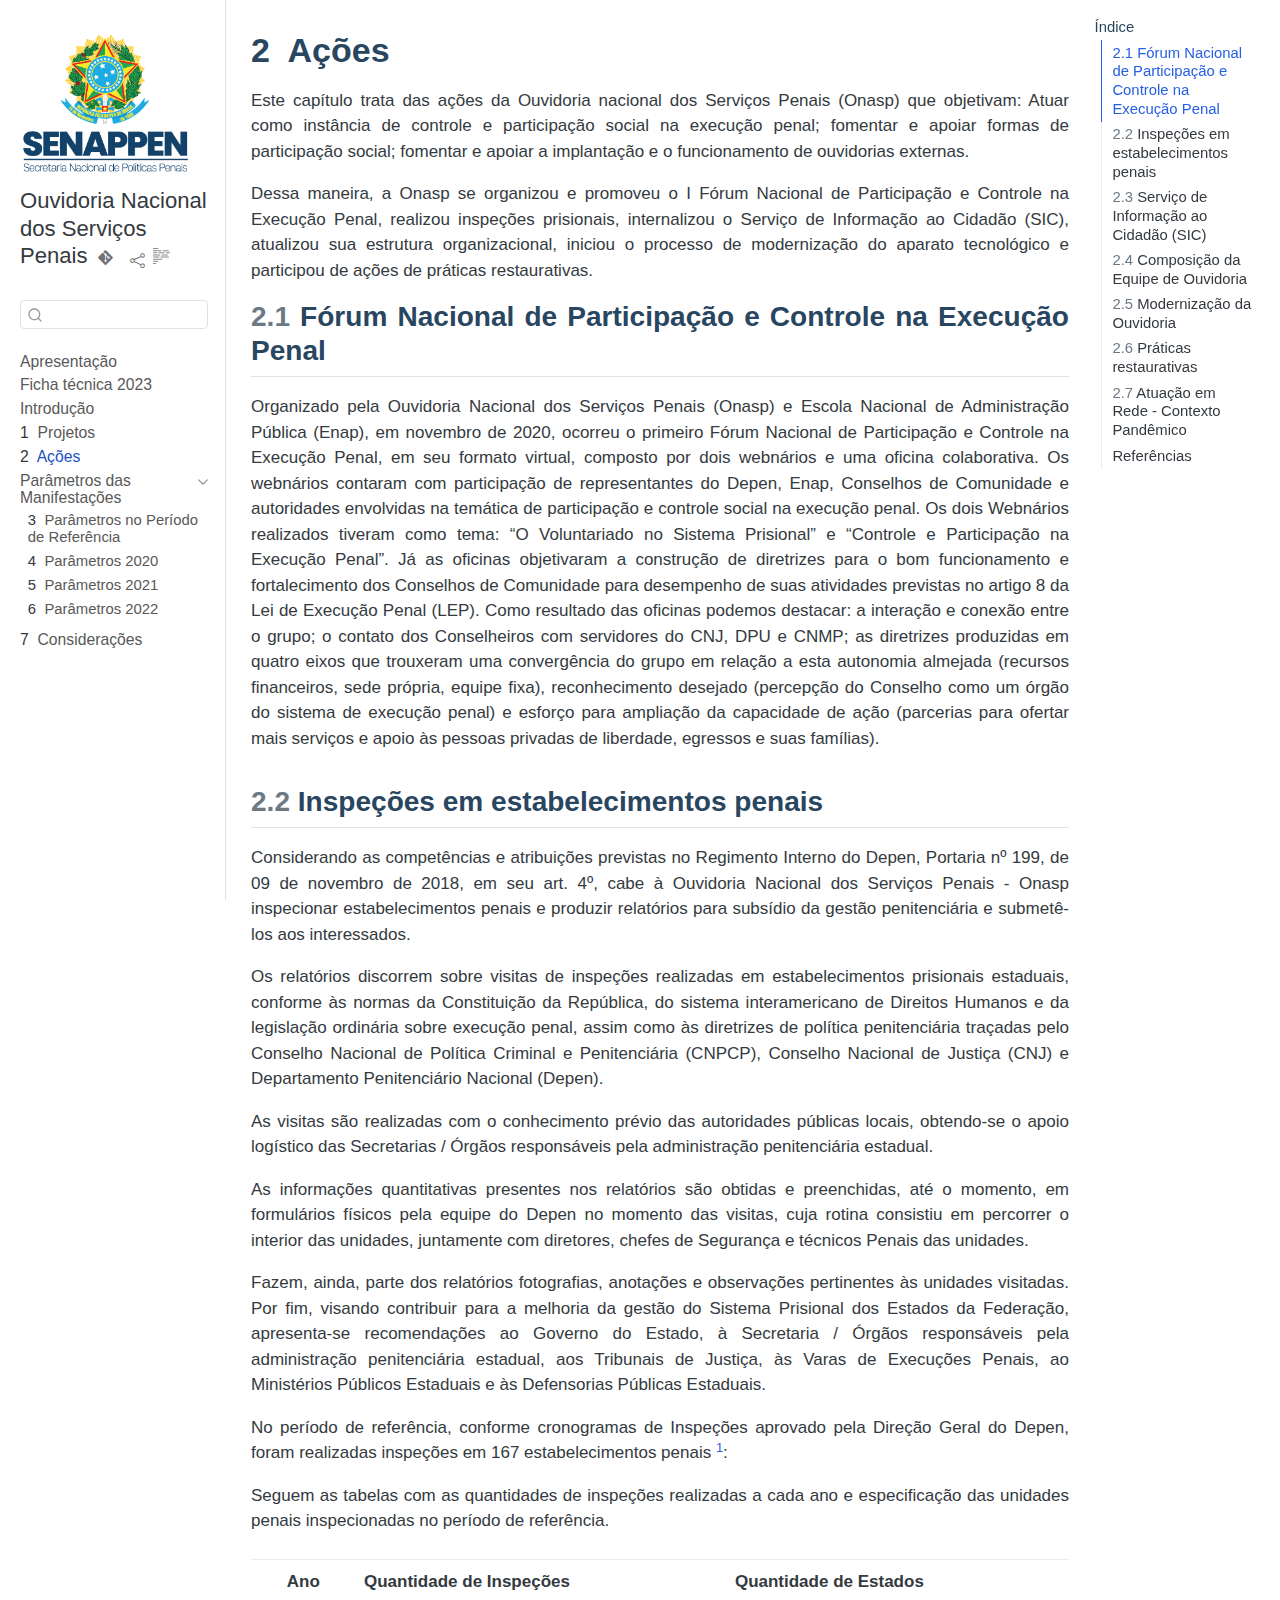
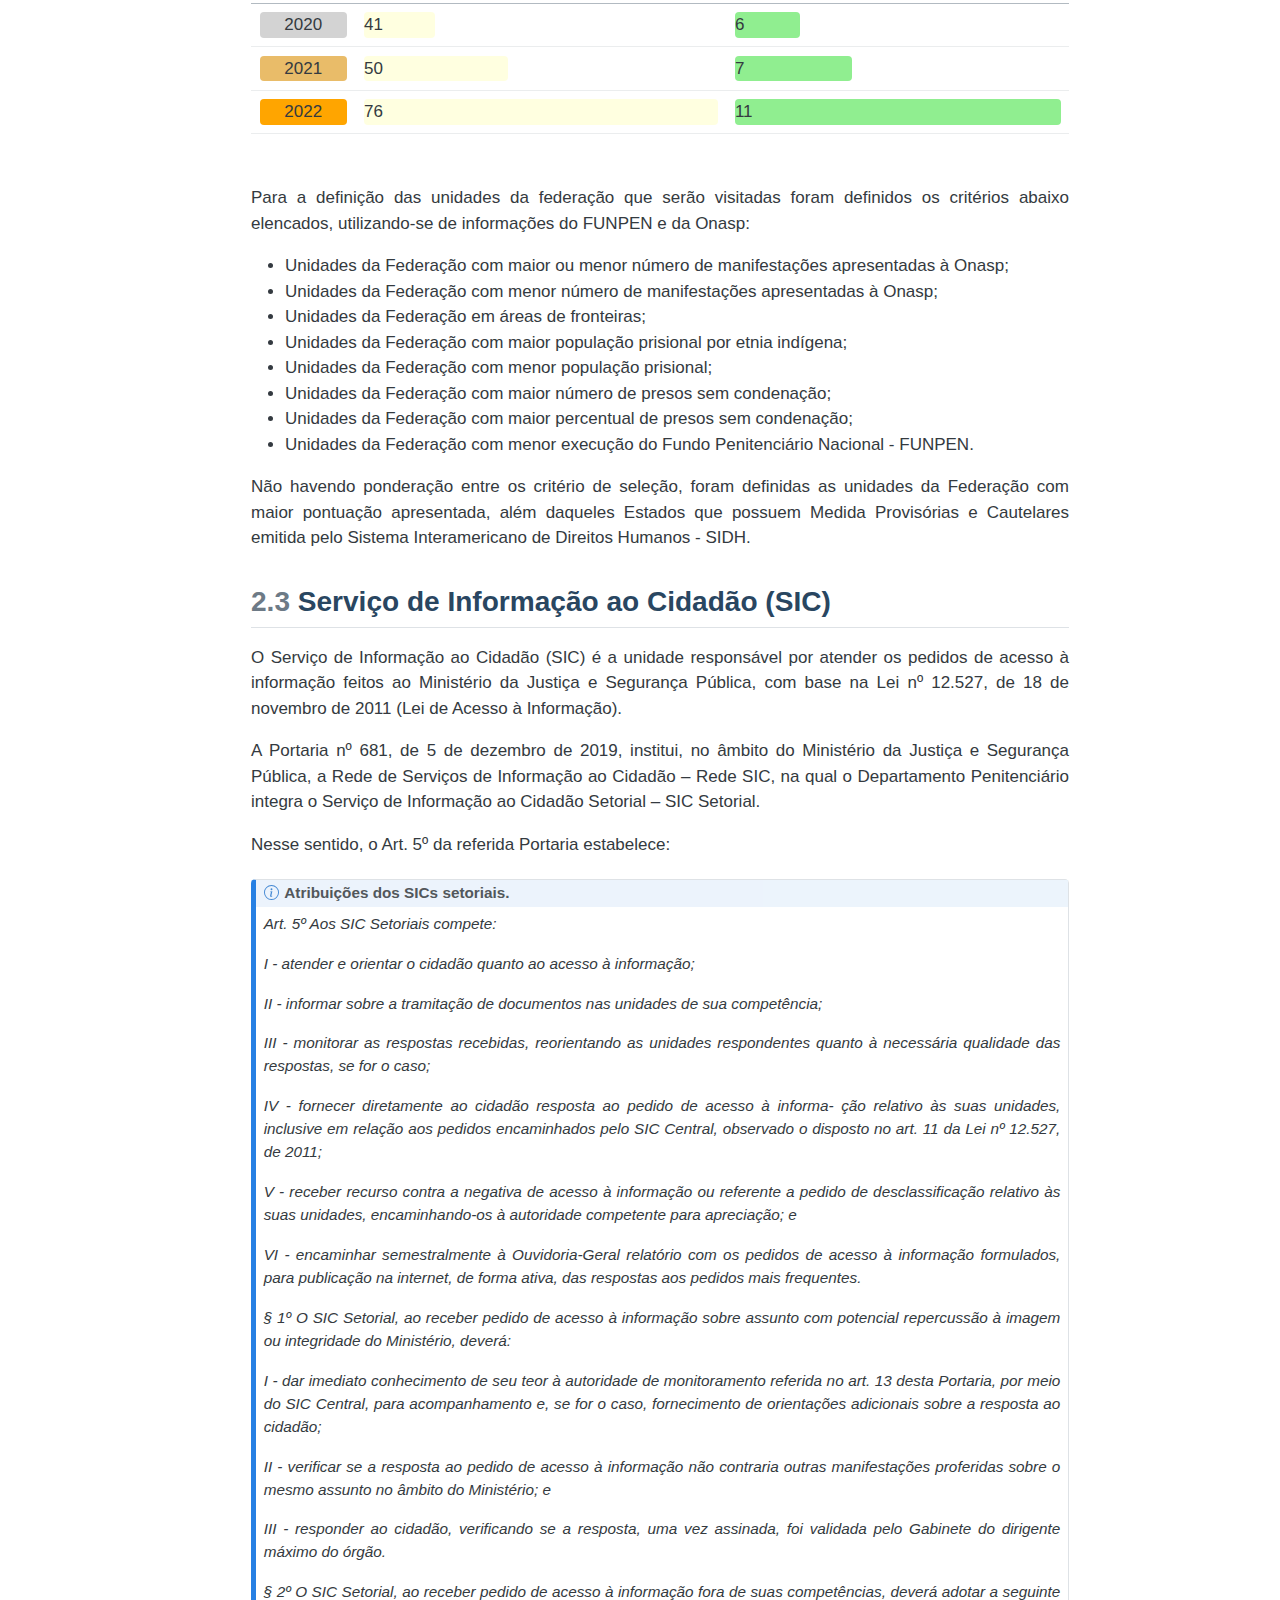
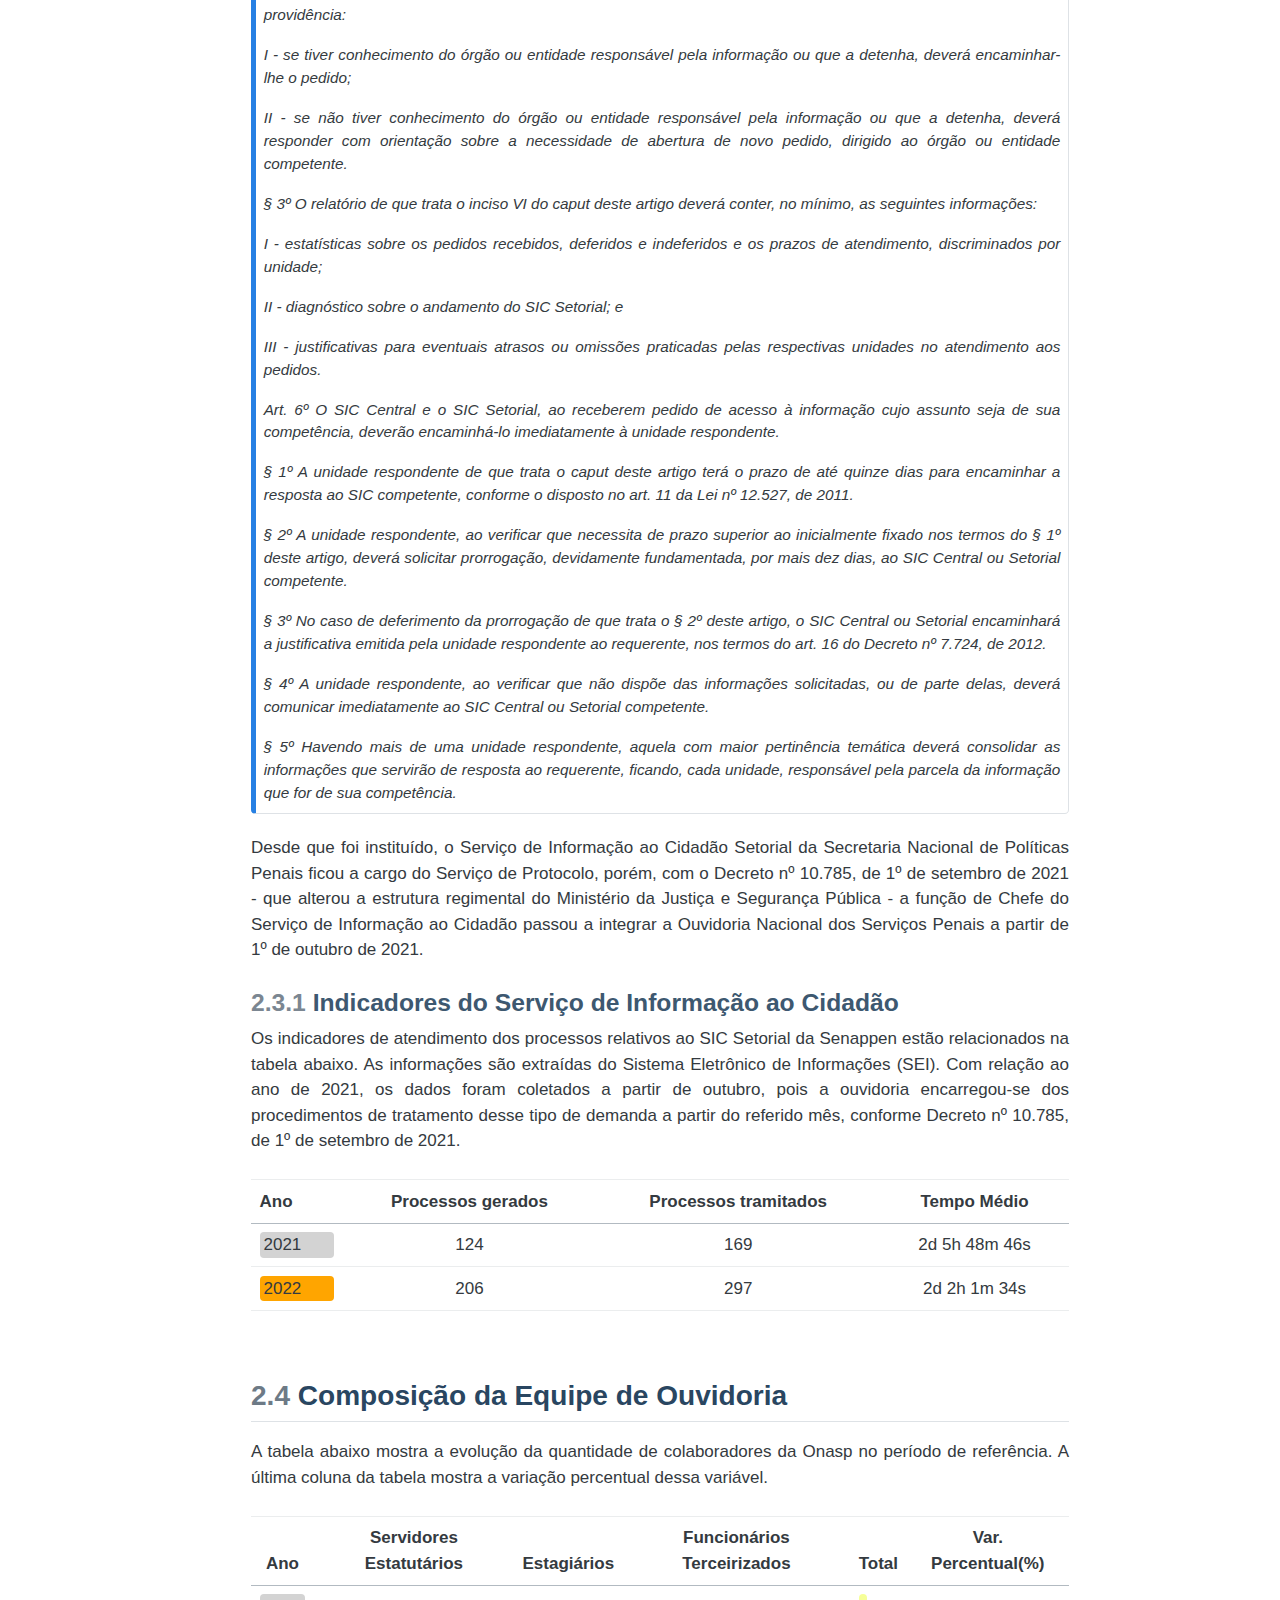
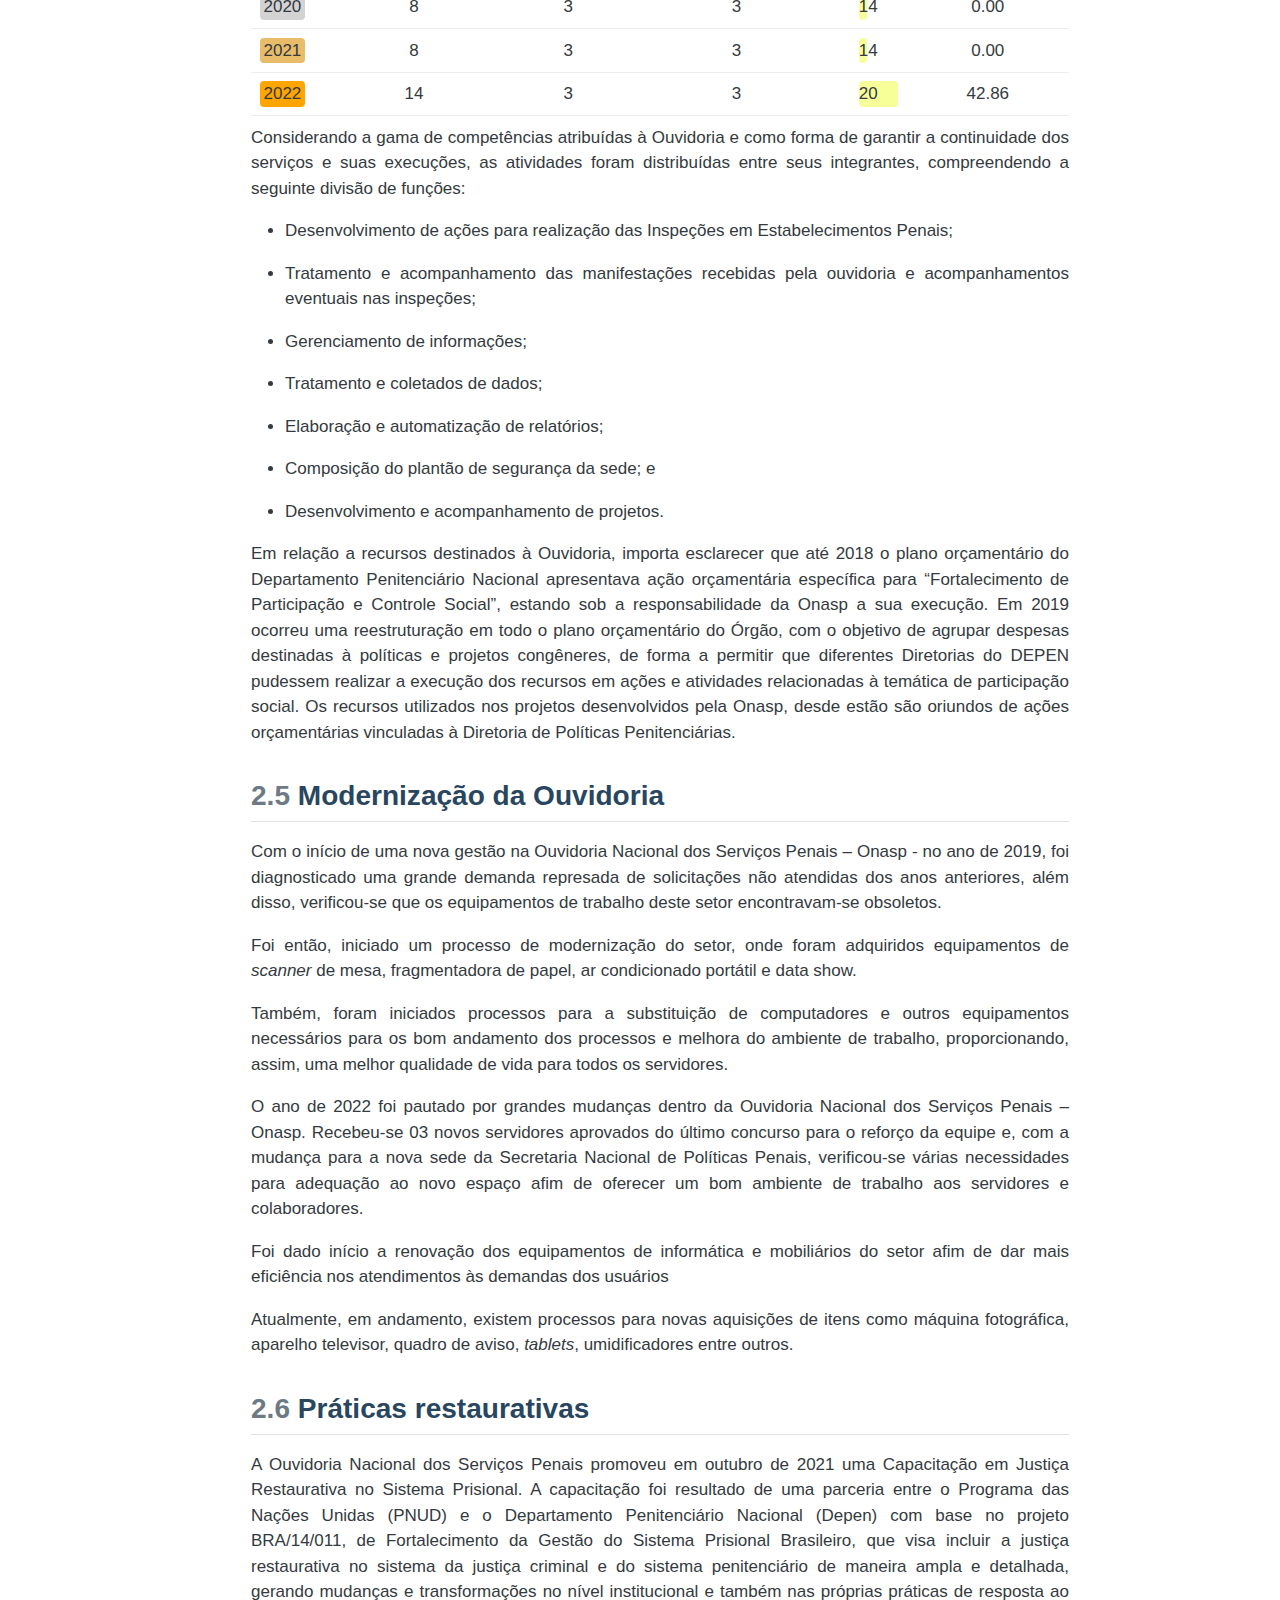
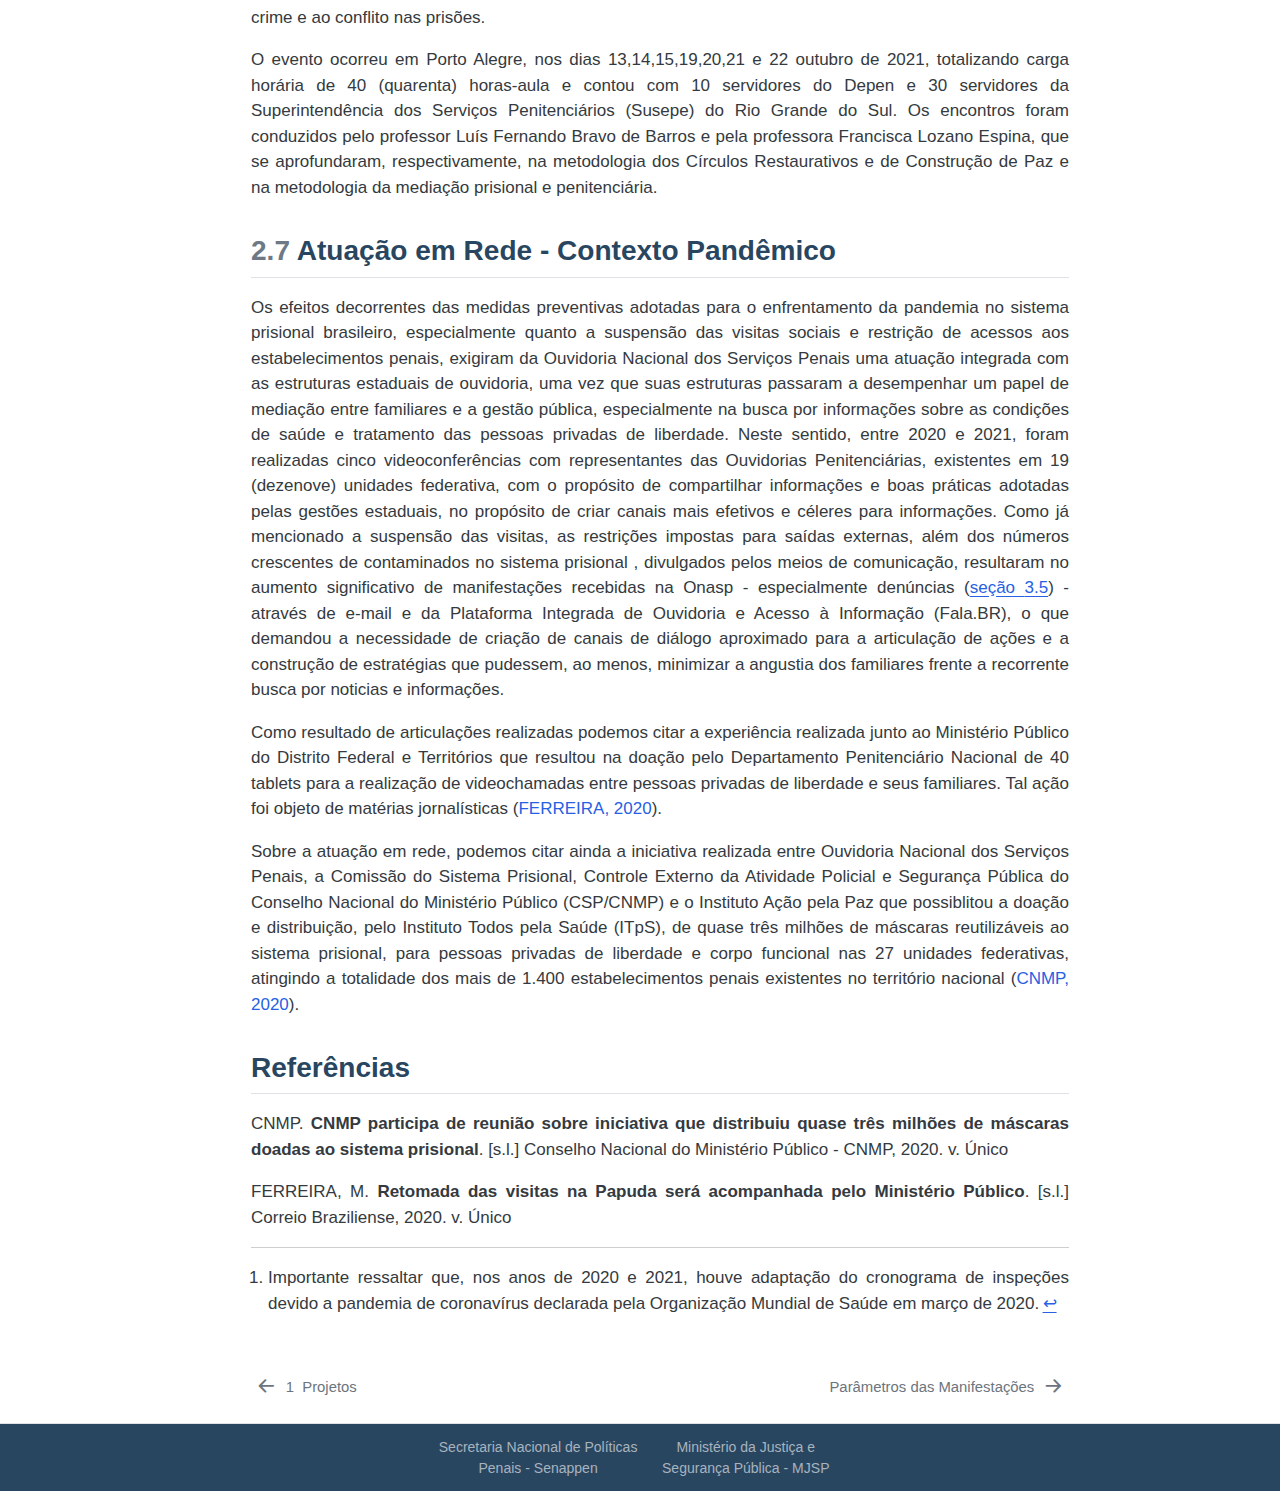
==== commit df8632bf: "Add files via upload" ====
--- a/docs/acoes.html
+++ b/docs/acoes.html
@@ -2,9 +2,9 @@
 <html xmlns="http://www.w3.org/1999/xhtml" lang="pt" xml:lang="pt"><head>
 <meta http-equiv="Content-Type" content="text/html; charset=UTF-8">
 <meta charset="utf-8">
-<meta name="generator" content="quarto-1.2.335">
+<meta name="generator" content="quarto-1.5.57">
 <meta name="viewport" content="width=device-width, initial-scale=1.0, user-scalable=yes">
-<title>Relatório de Gestão da Ouvidoria Nacional dos Serviços Penais - 2&nbsp; Ações</title>
+<title>2&nbsp; Ações – Relatório de Gestão da Ouvidoria Nacional dos Serviços Penais</title>
 <style>
 code{white-space: pre-wrap;}
 span.smallcaps{font-variant: small-caps;}
@@ -14,15 +14,16 @@
 ul.task-list{list-style: none;}
 ul.task-list li input[type="checkbox"] {
   width: 0.8em;
-  margin: 0 0.8em 0.2em -1.6em;
+  margin: 0 0.8em 0.2em -1em; /* quarto-specific, see https://github.com/quarto-dev/quarto-cli/issues/4556 */ 
   vertical-align: middle;
 }
+/* CSS for citations */
 div.csl-bib-body { }
 div.csl-entry {
   clear: both;
   margin-bottom: 1em;
 }
-.hanging div.csl-entry {
+.hanging-indent div.csl-entry {
   margin-left:2em;
   text-indent:-2em;
 }
@@ -36,8 +37,7 @@
 }
 div.csl-indent {
   margin-left: 2em;
-}
-</style>
+}</style>
 
 <script src="site_libs/quarto-nav/quarto-nav.js"></script>
 <script src="site_libs/quarto-nav/headroom.min.js"></script>
@@ -62,7 +62,12 @@
   "collapse-after": 3,
   "panel-placement": "start",
   "type": "textbox",
-  "limit": 20,
+  "limit": 50,
+  "keyboard-shortcut": [
+    "f",
+    "/",
+    "s"
+  ],
   "language": {
     "search-no-results-text": "Nenhum resultado",
     "search-matching-documents-text": "documentos correspondentes",
@@ -71,58 +76,68 @@
     "search-more-match-text": "mais correspondência neste documento",
     "search-more-matches-text": "mais correspondências neste documento",
     "search-clear-button-title": "Limpar",
+    "search-text-placeholder": "",
     "search-detached-cancel-button-title": "Cancelar",
-    "search-submit-button-title": "Enviar"
-  }
-}</script><script src="site_libs/htmlwidgets-1.6.2/htmlwidgets.js"></script><link href="site_libs/datatables-css-0.0.0/datatables-crosstalk.css" rel="stylesheet">
-<script src="site_libs/datatables-binding-0.27/datatables.js"></script><script src="site_libs/jquery-3.6.0/jquery-3.6.0.min.js"></script><link href="site_libs/dt-core-1.12.1/css/jquery.dataTables.min.css" rel="stylesheet">
-<link href="site_libs/dt-core-1.12.1/css/jquery.dataTables.extra.css" rel="stylesheet">
-<script src="site_libs/dt-core-1.12.1/js/jquery.dataTables.min.js"></script><link href="site_libs/nouislider-7.0.10/jquery.nouislider.min.css" rel="stylesheet">
+    "search-submit-button-title": "Enviar",
+    "search-label": "Procurar"
+  }
+}</script><link href="site_libs/htmltools-fill-0.5.8.1/fill.css" rel="stylesheet">
+<script src="site_libs/htmlwidgets-1.6.4/htmlwidgets.js"></script><link href="site_libs/datatables-css-0.0.0/datatables-crosstalk.css" rel="stylesheet">
+<script src="site_libs/datatables-binding-0.33/datatables.js"></script><script src="site_libs/jquery-3.6.0/jquery-3.6.0.min.js"></script><link href="site_libs/dt-core-1.13.6/css/jquery.dataTables.min.css" rel="stylesheet">
+<link href="site_libs/dt-core-1.13.6/css/jquery.dataTables.extra.css" rel="stylesheet">
+<script src="site_libs/dt-core-1.13.6/js/jquery.dataTables.min.js"></script><link href="site_libs/nouislider-7.0.10/jquery.nouislider.min.css" rel="stylesheet">
 <script src="site_libs/nouislider-7.0.10/jquery.nouislider.min.js"></script><link href="site_libs/selectize-0.12.0/selectize.bootstrap3.css" rel="stylesheet">
-<script src="site_libs/selectize-0.12.0/selectize.min.js"></script><link href="site_libs/crosstalk-1.2.0/css/crosstalk.min.css" rel="stylesheet">
-<script src="site_libs/crosstalk-1.2.0/js/crosstalk.min.js"></script><link rel="stylesheet" href="style.css">
+<script src="site_libs/selectize-0.12.0/selectize.min.js"></script><link href="site_libs/crosstalk-1.2.1/css/crosstalk.min.css" rel="stylesheet">
+<script src="site_libs/crosstalk-1.2.1/js/crosstalk.min.js"></script><link rel="stylesheet" href="style.css">
 </head>
 <body class="nav-sidebar docked">
 
 <div id="quarto-search-results"></div>
-  <header id="quarto-header" class="headroom fixed-top"><nav class="quarto-secondary-nav" data-bs-toggle="collapse" data-bs-target="#quarto-sidebar" aria-controls="quarto-sidebar" aria-expanded="false" aria-label="Toggle sidebar navigation" onclick="if (window.quartoToggleHeadroom) { window.quartoToggleHeadroom(); }"><div class="container-fluid d-flex justify-content-between">
-      <h1 class="quarto-secondary-nav-title"><span class="chapter-number">2</span>&nbsp; <span class="chapter-title">Ações</span></h1>
-      <button type="button" class="quarto-btn-toggle btn" aria-label="Show secondary navigation">
-        <i class="bi bi-chevron-right"></i>
+  <header id="quarto-header" class="headroom fixed-top"><nav class="quarto-secondary-nav"><div class="container-fluid d-flex">
+      <button type="button" class="quarto-btn-toggle btn" data-bs-toggle="collapse" role="button" data-bs-target=".quarto-sidebar-collapse-item" aria-controls="quarto-sidebar" aria-expanded="false" aria-label="Alternar barra lateral" onclick="if (window.quartoToggleHeadroom) { window.quartoToggleHeadroom(); }">
+        <i class="bi bi-layout-text-sidebar-reverse"></i>
+      </button>
+        <nav class="quarto-page-breadcrumbs" aria-label="breadcrumb"><ol class="breadcrumb"><li class="breadcrumb-item"><a href="./acoes.html"><span class="chapter-number">2</span>&nbsp; <span class="chapter-title">Ações</span></a></li></ol></nav>
+        <a class="flex-grow-1" role="navigation" data-bs-toggle="collapse" data-bs-target=".quarto-sidebar-collapse-item" aria-controls="quarto-sidebar" aria-expanded="false" aria-label="Alternar barra lateral" onclick="if (window.quartoToggleHeadroom) { window.quartoToggleHeadroom(); }">      
+        </a>
+      <button type="button" class="btn quarto-search-button" aria-label="Procurar" onclick="window.quartoOpenSearch();">
+        <i class="bi bi-search"></i>
       </button>
     </div>
   </nav></header><!-- content --><div id="quarto-content" class="quarto-container page-columns page-rows-contents page-layout-full">
 <!-- sidebar -->
-  <nav id="quarto-sidebar" class="sidebar collapse sidebar-navigation docked overflow-auto"><div class="pt-lg-2 mt-2 text-left sidebar-header sidebar-header-stacked">
+  <nav id="quarto-sidebar" class="sidebar collapse collapse-horizontal quarto-sidebar-collapse-item sidebar-navigation docked overflow-auto"><div class="pt-lg-2 mt-2 text-left sidebar-header sidebar-header-stacked">
       <a href="./index.html" class="sidebar-logo-link">
       <img src="./images/senappen_brasao.png" alt="" class="sidebar-logo py-0 d-lg-inline d-none"></a>
     <div class="sidebar-title mb-0 py-0">
       <a href="./">Ouvidoria Nacional dos Serviços Penais</a> 
         <div class="sidebar-tools-main tools-wide">
-    <a href="" title="" class="sidebar-tool px-1"><i class="bi bi-git"></i></a>
-    <a href="https://www.gov.br/depen/pt-br/canais_atendimento/ouvidoria" title="" class="sidebar-tool px-1"><i class="bi bi-"></i></a>
-    <a href="" title="Share" id="sidebar-tool-dropdown-0" class="sidebar-tool dropdown-toggle px-1" data-bs-toggle="dropdown" aria-expanded="false"><i class="bi bi-share"></i></a>
-    <ul class="dropdown-menu" aria-labelledby="sidebar-tool-dropdown-0">
+    <a href="" title="" class="quarto-navigation-tool px-1" aria-label=""><i class="bi bi-git"></i></a>
+    <a href="https://www.gov.br/depen/pt-br/canais_atendimento/ouvidoria" title="https://www.gov.br/depen/pt-br/canais_atendimento/ouvidoria" class="quarto-navigation-tool px-1" aria-label="https://www.gov.br/depen/pt-br/canais_atendimento/ouvidoria"><i class="bi bi-"></i></a>
+    <div class="dropdown">
+      <a href="" title="Share" id="quarto-navigation-tool-dropdown-0" class="quarto-navigation-tool dropdown-toggle px-1" data-bs-toggle="dropdown" aria-expanded="false" role="link" aria-label="Share"><i class="bi bi-share"></i></a>
+      <ul class="dropdown-menu" aria-labelledby="quarto-navigation-tool-dropdown-0">
 <li>
-          <a class="dropdown-item sidebar-tools-main-item" href="https://twitter.com/intent/tweet?url=%7Curl%7C">
-            <i class="bi bi-bi-twitter pe-1"></i>
-          Twitter
-          </a>
-        </li>
-        <li>
-          <a class="dropdown-item sidebar-tools-main-item" href="https://www.facebook.com/sharer/sharer.php?u=%7Curl%7C">
-            <i class="bi bi-bi-facebook pe-1"></i>
-          Facebook
-          </a>
-        </li>
-        <li>
-          <a class="dropdown-item sidebar-tools-main-item" href="https://www.linkedin.com/sharing/share-offsite/?url=%7Curl%7C">
-            <i class="bi bi-bi-linkedin pe-1"></i>
-          LinkedIn
-          </a>
-        </li>
-    </ul>
-<a href="" class="quarto-reader-toggle sidebar-tool" onclick="window.quartoToggleReader(); return false;" title="Toggle reader mode">
+            <a class="dropdown-item sidebar-tools-main-item" href="https://twitter.com/intent/tweet?url=%7Curl%7C">
+              <i class="bi bi-twitter pe-1"></i>
+            Twitter
+            </a>
+          </li>
+          <li>
+            <a class="dropdown-item sidebar-tools-main-item" href="https://www.facebook.com/sharer/sharer.php?u=%7Curl%7C">
+              <i class="bi bi-facebook pe-1"></i>
+            Facebook
+            </a>
+          </li>
+          <li>
+            <a class="dropdown-item sidebar-tools-main-item" href="https://www.linkedin.com/sharing/share-offsite/?url=%7Curl%7C">
+              <i class="bi bi-linkedin pe-1"></i>
+            LinkedIn
+            </a>
+          </li>
+      </ul>
+</div>
+  <a href="" class="quarto-reader-toggle quarto-navigation-tool px-1" onclick="window.quartoToggleReader(); return false;" title="Alternar modo de leitor">
   <div class="quarto-reader-toggle-btn">
   <i class="bi"></i>
   </div>
@@ -130,102 +145,115 @@
 </div>
     </div>
       </div>
-      <div class="mt-2 flex-shrink-0 align-items-center">
+        <div class="mt-2 flex-shrink-0 align-items-center">
         <div class="sidebar-search">
-        <div id="quarto-search" class="" title="Search"></div>
+        <div id="quarto-search" class="" title="Procurar"></div>
         </div>
-      </div>
+        </div>
     <div class="sidebar-menu-container"> 
     <ul class="list-unstyled mt-1">
 <li class="sidebar-item">
   <div class="sidebar-item-container"> 
-  <a href="./index.html" class="sidebar-item-text sidebar-link">Apresentação</a>
+  <a href="./index.html" class="sidebar-item-text sidebar-link">
+ <span class="menu-text">Apresentação</span></a>
   </div>
 </li>
         <li class="sidebar-item">
   <div class="sidebar-item-container"> 
-  <a href="./ficha_tecnica2022.html" class="sidebar-item-text sidebar-link">Ficha técnica 2023</a>
+  <a href="./ficha_tecnica2022.html" class="sidebar-item-text sidebar-link">
+ <span class="menu-text">Ficha técnica 2023</span></a>
   </div>
 </li>
         <li class="sidebar-item">
   <div class="sidebar-item-container"> 
-  <a href="./introducao.html" class="sidebar-item-text sidebar-link">Introdução</a>
+  <a href="./introducao.html" class="sidebar-item-text sidebar-link">
+ <span class="menu-text">Introdução</span></a>
   </div>
 </li>
         <li class="sidebar-item">
   <div class="sidebar-item-container"> 
-  <a href="./projetos.html" class="sidebar-item-text sidebar-link"><span class="chapter-number">1</span>&nbsp; <span class="chapter-title">Projetos</span></a>
+  <a href="./projetos.html" class="sidebar-item-text sidebar-link">
+ <span class="menu-text"><span class="chapter-number">1</span>&nbsp; <span class="chapter-title">Projetos</span></span></a>
   </div>
 </li>
         <li class="sidebar-item">
   <div class="sidebar-item-container"> 
-  <a href="./acoes.html" class="sidebar-item-text sidebar-link active"><span class="chapter-number">2</span>&nbsp; <span class="chapter-title">Ações</span></a>
+  <a href="./acoes.html" class="sidebar-item-text sidebar-link active">
+ <span class="menu-text"><span class="chapter-number">2</span>&nbsp; <span class="chapter-title">Ações</span></span></a>
   </div>
 </li>
         <li class="sidebar-item sidebar-item-section">
       <div class="sidebar-item-container"> 
-            <a href="./tratamento_demandas.html" class="sidebar-item-text sidebar-link">Parâmetros das Manifestações</a>
-          <a class="sidebar-item-toggle text-start" data-bs-toggle="collapse" data-bs-target="#quarto-sidebar-section-1" aria-expanded="true">
+            <a href="./tratamento_demandas.html" class="sidebar-item-text sidebar-link">
+ <span class="menu-text">Parâmetros das Manifestações</span></a>
+          <a class="sidebar-item-toggle text-start" data-bs-toggle="collapse" data-bs-target="#quarto-sidebar-section-1" role="navigation" aria-expanded="true" aria-label="Alternar seção">
             <i class="bi bi-chevron-right ms-2"></i>
           </a> 
       </div>
       <ul id="quarto-sidebar-section-1" class="collapse list-unstyled sidebar-section depth1 show">
 <li class="sidebar-item">
   <div class="sidebar-item-container"> 
-  <a href="./estatisticas_anuais.html" class="sidebar-item-text sidebar-link"><span class="chapter-number">3</span>&nbsp; <span class="chapter-title">Parâmetros no Período de Referência</span></a>
+  <a href="./estatisticas_anuais.html" class="sidebar-item-text sidebar-link">
+ <span class="menu-text"><span class="chapter-number">3</span>&nbsp; <span class="chapter-title">Parâmetros no Período de Referência</span></span></a>
   </div>
 </li>
           <li class="sidebar-item">
   <div class="sidebar-item-container"> 
-  <a href="./estatisticas_2020.html" class="sidebar-item-text sidebar-link"><span class="chapter-number">4</span>&nbsp; <span class="chapter-title">Parâmetros 2020</span></a>
+  <a href="./estatisticas_2020.html" class="sidebar-item-text sidebar-link">
+ <span class="menu-text"><span class="chapter-number">4</span>&nbsp; <span class="chapter-title">Parâmetros 2020</span></span></a>
   </div>
 </li>
           <li class="sidebar-item">
   <div class="sidebar-item-container"> 
-  <a href="./estatisticas_2021.html" class="sidebar-item-text sidebar-link"><span class="chapter-number">5</span>&nbsp; <span class="chapter-title">Parâmetros 2021</span></a>
+  <a href="./estatisticas_2021.html" class="sidebar-item-text sidebar-link">
+ <span class="menu-text"><span class="chapter-number">5</span>&nbsp; <span class="chapter-title">Parâmetros 2021</span></span></a>
   </div>
 </li>
           <li class="sidebar-item">
   <div class="sidebar-item-container"> 
-  <a href="./estatisticas_2022.html" class="sidebar-item-text sidebar-link"><span class="chapter-number">6</span>&nbsp; <span class="chapter-title">Parâmetros 2022</span></a>
+  <a href="./estatisticas_2022.html" class="sidebar-item-text sidebar-link">
+ <span class="menu-text"><span class="chapter-number">6</span>&nbsp; <span class="chapter-title">Parâmetros 2022</span></span></a>
   </div>
 </li>
       </ul>
 </li>
         <li class="sidebar-item">
   <div class="sidebar-item-container"> 
-  <a href="./consideracoes.html" class="sidebar-item-text sidebar-link"><span class="chapter-number">7</span>&nbsp; <span class="chapter-title">Considerações</span></a>
+  <a href="./consideracoes.html" class="sidebar-item-text sidebar-link">
+ <span class="menu-text"><span class="chapter-number">7</span>&nbsp; <span class="chapter-title">Considerações</span></span></a>
   </div>
 </li>
     </ul>
 </div>
-</nav><!-- margin-sidebar --><div id="quarto-margin-sidebar" class="sidebar margin-sidebar">
+</nav><div id="quarto-sidebar-glass" class="quarto-sidebar-collapse-item" data-bs-toggle="collapse" data-bs-target=".quarto-sidebar-collapse-item"></div>
+<!-- margin-sidebar -->
+    <div id="quarto-margin-sidebar" class="sidebar margin-sidebar">
         <nav id="TOC" role="doc-toc" class="toc-active"><h2 id="toc-title">Índice</h2>
    
   <ul>
-<li><a href="#sec-forum" id="toc-sec-forum" class="nav-link active" data-scroll-target="#sec-forum"><span class="toc-section-number">2.1</span>  Fórum Nacional de Participação e Controle na Execução Penal</a></li>
-  <li><a href="#sec-inspecoes" id="toc-sec-inspecoes" class="nav-link" data-scroll-target="#sec-inspecoes"><span class="toc-section-number">2.2</span>  Inspeções em estabelecimentos penais</a></li>
+<li><a href="#sec-forum" id="toc-sec-forum" class="nav-link active" data-scroll-target="#sec-forum"><span class="header-section-number">2.1</span> Fórum Nacional de Participação e Controle na Execução Penal</a></li>
+  <li><a href="#sec-inspecoes" id="toc-sec-inspecoes" class="nav-link" data-scroll-target="#sec-inspecoes"><span class="header-section-number">2.2</span> Inspeções em estabelecimentos penais</a></li>
   <li>
-<a href="#sec-sic" id="toc-sec-sic" class="nav-link" data-scroll-target="#sec-sic"><span class="toc-section-number">2.3</span>  Serviço de Informação ao Cidadão (SIC)</a>
+<a href="#sec-sic" id="toc-sec-sic" class="nav-link" data-scroll-target="#sec-sic"><span class="header-section-number">2.3</span> Serviço de Informação ao Cidadão (SIC)</a>
   <ul class="collapse">
-<li><a href="#sec-sic-dados-2021" id="toc-sec-sic-dados-2021" class="nav-link" data-scroll-target="#sec-sic-dados-2021"><span class="toc-section-number">2.3.1</span>  Indicadores do Serviço de Informação ao Cidadão</a></li>
+<li><a href="#sec-sic-dados-2021" id="toc-sec-sic-dados-2021" class="nav-link" data-scroll-target="#sec-sic-dados-2021"><span class="header-section-number">2.3.1</span> Indicadores do Serviço de Informação ao Cidadão</a></li>
   </ul>
 </li>
-  <li><a href="#sec-composicao-equipe" id="toc-sec-composicao-equipe" class="nav-link" data-scroll-target="#sec-composicao-equipe"><span class="toc-section-number">2.4</span>  Composição da Equipe de Ouvidoria</a></li>
-  <li><a href="#sec-modernizacao" id="toc-sec-modernizacao" class="nav-link" data-scroll-target="#sec-modernizacao"><span class="toc-section-number">2.5</span>  Modernização da Ouvidoria</a></li>
-  <li><a href="#sec-praticas-restaurativas" id="toc-sec-praticas-restaurativas" class="nav-link" data-scroll-target="#sec-praticas-restaurativas"><span class="toc-section-number">2.6</span>  Práticas restaurativas</a></li>
-  <li><a href="#sec-atuacao-rede" id="toc-sec-atuacao-rede" class="nav-link" data-scroll-target="#sec-atuacao-rede"><span class="toc-section-number">2.7</span>  Atuação em Rede - Contexto Pandêmico</a></li>
+  <li><a href="#sec-composicao-equipe" id="toc-sec-composicao-equipe" class="nav-link" data-scroll-target="#sec-composicao-equipe"><span class="header-section-number">2.4</span> Composição da Equipe de Ouvidoria</a></li>
+  <li><a href="#sec-modernizacao" id="toc-sec-modernizacao" class="nav-link" data-scroll-target="#sec-modernizacao"><span class="header-section-number">2.5</span> Modernização da Ouvidoria</a></li>
+  <li><a href="#sec-praticas-restaurativas" id="toc-sec-praticas-restaurativas" class="nav-link" data-scroll-target="#sec-praticas-restaurativas"><span class="header-section-number">2.6</span> Práticas restaurativas</a></li>
+  <li><a href="#sec-atuacao-rede" id="toc-sec-atuacao-rede" class="nav-link" data-scroll-target="#sec-atuacao-rede"><span class="header-section-number">2.7</span> Atuação em Rede - Contexto Pandêmico</a></li>
   <li><a href="#refer%C3%AAncias" id="toc-referências" class="nav-link" data-scroll-target="#refer%C3%AAncias">Referências</a></li>
   </ul></nav>
     </div>
 <!-- main -->
 <main class="content column-body" id="quarto-document-content"><header id="title-block-header" class="quarto-title-block default"><div class="quarto-title">
-<h1 class="title"><span id="sec-acoes" class="quarto-section-identifier d-none d-lg-block"><span class="chapter-number">2</span>&nbsp; <span class="chapter-title">Ações</span></span></h1>
-</div>
-
-
-
-<div class="quarto-title-meta">
+<h1 class="title"><span id="sec-acoes" class="quarto-section-identifier"><span class="chapter-number">2</span>&nbsp; <span class="chapter-title">Ações</span></span></h1>
+</div>
+
+
+
+<div class="quarto-title-meta column-body">
 
     
   
@@ -233,19 +261,14 @@
   </div>
   
 
-</header><div class="cell" data-layout-align="center">
-
-</div>
-<p>Este capítulo trata das ações da Ouvidoria nacional dos Serviços Penais (Onasp) que objetivam: Atuar como instância de controle e participação social na execução penal; fomentar e apoiar formas de participação social; fomentar e apoiar a implantação e o funcionamento de ouvidorias externas.</p>
+
+</header><p>Este capítulo trata das ações da Ouvidoria nacional dos Serviços Penais (Onasp) que objetivam: Atuar como instância de controle e participação social na execução penal; fomentar e apoiar formas de participação social; fomentar e apoiar a implantação e o funcionamento de ouvidorias externas.</p>
 <p>Dessa maneira, a Onasp se organizou e promoveu o I Fórum Nacional de Participação e Controle na Execução Penal, realizou inspeções prisionais, internalizou o Serviço de Informação ao Cidadão (SIC), atualizou sua estrutura organizacional, iniciou o processo de modernização do aparato tecnológico e participou de ações de práticas restaurativas.</p>
 <section id="sec-forum" class="level2" data-number="2.1"><h2 data-number="2.1" class="anchored" data-anchor-id="sec-forum">
 <span class="header-section-number">2.1</span> Fórum Nacional de Participação e Controle na Execução Penal</h2>
 <p>Organizado pela Ouvidoria Nacional dos Serviços Penais (Onasp) e Escola Nacional de Administração Pública (Enap), em novembro de 2020, ocorreu o primeiro Fórum Nacional de Participação e Controle na Execução Penal, em seu formato virtual, composto por dois webnários e uma oficina colaborativa. Os webnários contaram com participação de representantes do Depen, Enap, Conselhos de Comunidade e autoridades envolvidas na temática de participação e controle social na execução penal. Os dois Webnários realizados tiveram como tema: “O Voluntariado no Sistema Prisional” e “Controle e Participação na Execução Penal”. Já as oficinas objetivaram a construção de diretrizes para o bom funcionamento e fortalecimento dos Conselhos de Comunidade para desempenho de suas atividades previstas no artigo 8 da Lei de Execução Penal (LEP). Como resultado das oficinas podemos destacar: a interação e conexão entre o grupo; o contato dos Conselheiros com servidores do CNJ, DPU e CNMP; as diretrizes produzidas em quatro eixos que trouxeram uma convergência do grupo em relação a esta autonomia almejada (recursos financeiros, sede própria, equipe fixa), reconhecimento desejado (percepção do Conselho como um órgão do sistema de execução penal) e esforço para ampliação da capacidade de ação (parcerias para ofertar mais serviços e apoio às pessoas privadas de liberdade, egressos e suas famílias).</p>
 </section><section id="sec-inspecoes" class="level2" data-number="2.2"><h2 data-number="2.2" class="anchored" data-anchor-id="sec-inspecoes">
 <span class="header-section-number">2.2</span> Inspeções em estabelecimentos penais</h2>
-<div class="cell" data-layout-align="center">
-
-</div>
 <p>Considerando as competências e atribuições previstas no Regimento Interno do Depen, Portaria nº 199, de 09 de novembro de 2018, em seu art. 4º, cabe à Ouvidoria Nacional dos Serviços Penais - Onasp inspecionar estabelecimentos penais e produzir relatórios para subsídio da gestão penitenciária e submetê-los aos interessados.</p>
 <p>Os relatórios discorrem sobre visitas de inspeções realizadas em estabelecimentos prisionais estaduais, conforme às normas da Constituição da República, do sistema interamericano de Direitos Humanos e da legislação ordinária sobre execução penal, assim como às diretrizes de política penitenciária traçadas pelo Conselho Nacional de Política Criminal e Penitenciária (CNPCP), Conselho Nacional de Justiça (CNJ) e Departamento Penitenciário Nacional (Depen).</p>
 <p>As visitas são realizadas com o conhecimento prévio das autoridades públicas locais, obtendo-se o apoio logístico das Secretarias / Órgãos responsáveis pela administração penitenciária estadual.</p>
@@ -255,7 +278,6 @@
 <p>Seguem as tabelas com as quantidades de inspeções realizadas a cada ano e especificação das unidades penais inspecionadas no período de referência.</p>
 <div class="cell" data-layout-align="center">
 <div class="cell-output-display">
-
 <table class="table table-condensed">
 <thead><tr>
 <th style="text-align:center;">
@@ -308,9 +330,8 @@
 </div>
 <div class="cell" data-layout-align="center">
 <div class="cell-output-display">
-
-<div class="datatables html-widget html-fill-item-overflow-hidden html-fill-item" id="htmlwidget-7acf92769df15e43f7ce" style="width:100%;height:auto;"></div>
-<script type="application/json" data-for="htmlwidget-7acf92769df15e43f7ce">{"x":{"filter":"top","vertical":false,"filterHTML":"<tr>\n  <td data-type=\"character\" style=\"vertical-align: top;\">\n    <div class=\"form-group has-feedback\" style=\"margin-bottom: auto;\">\n      <input type=\"search\" placeholder=\"All\" class=\"form-control\" style=\"width: 100%;\"/>\n      <span class=\"glyphicon glyphicon-remove-circle form-control-feedback\"><\/span>\n    <\/div>\n  <\/td>\n  <td data-type=\"character\" style=\"vertical-align: top;\">\n    <div class=\"form-group has-feedback\" style=\"margin-bottom: auto;\">\n      <input type=\"search\" placeholder=\"All\" class=\"form-control\" style=\"width: 100%;\"/>\n      <span class=\"glyphicon glyphicon-remove-circle form-control-feedback\"><\/span>\n    <\/div>\n  <\/td>\n  <td data-type=\"character\" style=\"vertical-align: top;\">\n    <div class=\"form-group has-feedback\" style=\"margin-bottom: auto;\">\n      <input type=\"search\" placeholder=\"All\" class=\"form-control\" style=\"width: 100%;\"/>\n      <span class=\"glyphicon glyphicon-remove-circle form-control-feedback\"><\/span>\n    <\/div>\n  <\/td>\n  <td data-type=\"character\" style=\"vertical-align: top;\">\n    <div class=\"form-group has-feedback\" style=\"margin-bottom: auto;\">\n      <input type=\"search\" placeholder=\"All\" class=\"form-control\" style=\"width: 100%;\"/>\n      <span class=\"glyphicon glyphicon-remove-circle form-control-feedback\"><\/span>\n    <\/div>\n  <\/td>\n<\/tr>","data":[["<span style=\"display: block; padding: 0 4px; border-radius: 4px; background-color: #e9bb64\">Pará               <\/span>","<span style=\"display: block; padding: 0 4px; border-radius: 4px; background-color: #e9bb64\">Pará               <\/span>","<span style=\"display: block; padding: 0 4px; border-radius: 4px; background-color: #e9bb64\">Pará               <\/span>","<span style=\"display: block; padding: 0 4px; border-radius: 4px; background-color: #e9bb64\">Pará               <\/span>","<span style=\"display: block; padding: 0 4px; border-radius: 4px; background-color: #e9bb64\">Pará               <\/span>","<span style=\"display: block; padding: 0 4px; border-radius: 4px; background-color: #e9bb64\">Pará               <\/span>","<span style=\"display: block; padding: 0 4px; border-radius: 4px; background-color: #e9bb64\">Pará               <\/span>","<span style=\"display: block; padding: 0 4px; border-radius: 4px; background-color: #e9bb64\">Pará               <\/span>","<span style=\"display: block; padding: 0 4px; border-radius: 4px; background-color: #e0c592\">Goiás              <\/span>","<span style=\"display: block; padding: 0 4px; border-radius: 4px; background-color: #e0c592\">Goiás              <\/span>","<span style=\"display: block; padding: 0 4px; border-radius: 4px; background-color: #e0c592\">Goiás              <\/span>","<span style=\"display: block; padding: 0 4px; border-radius: 4px; background-color: #e0c592\">Goiás              <\/span>","<span style=\"display: block; padding: 0 4px; border-radius: 4px; background-color: #e0c592\">Goiás              <\/span>","<span style=\"display: block; padding: 0 4px; border-radius: 4px; background-color: #e0c592\">Goiás              <\/span>","<span style=\"display: block; padding: 0 4px; border-radius: 4px; background-color: #e0c592\">Goiás              <\/span>","<span style=\"display: block; padding: 0 4px; border-radius: 4px; background-color: #e0c592\">Goiás              <\/span>","<span style=\"display: block; padding: 0 4px; border-radius: 4px; background-color: #e0c592\">Goiás              <\/span>","<span style=\"display: block; padding: 0 4px; border-radius: 4px; background-color: #e0c592\">Goiás              <\/span>","<span style=\"display: block; padding: 0 4px; border-radius: 4px; background-color: #f3b137\">Rio de Janeiro     <\/span>","<span style=\"display: block; padding: 0 4px; border-radius: 4px; background-color: #f3b137\">Rio de Janeiro     <\/span>","<span style=\"display: block; padding: 0 4px; border-radius: 4px; background-color: #f3b137\">Rio de Janeiro     <\/span>","<span style=\"display: block; padding: 0 4px; border-radius: 4px; background-color: #f3b137\">Rio de Janeiro     <\/span>","<span style=\"display: block; padding: 0 4px; border-radius: 4px; background-color: #d3d3d3\">Acre               <\/span>","<span style=\"display: block; padding: 0 4px; border-radius: 4px; background-color: #d3d3d3\">Acre               <\/span>","<span style=\"display: block; padding: 0 4px; border-radius: 4px; background-color: #d3d3d3\">Acre               <\/span>","<span style=\"display: block; padding: 0 4px; border-radius: 4px; background-color: #d3d3d3\">Acre               <\/span>","<span style=\"display: block; padding: 0 4px; border-radius: 4px; background-color: #d3d3d3\">Acre               <\/span>","<span style=\"display: block; padding: 0 4px; border-radius: 4px; background-color: #ebb95b\">Paraíba            <\/span>","<span style=\"display: block; padding: 0 4px; border-radius: 4px; background-color: #ebb95b\">Paraíba            <\/span>","<span style=\"display: block; padding: 0 4px; border-radius: 4px; background-color: #ebb95b\">Paraíba            <\/span>","<span style=\"display: block; padding: 0 4px; border-radius: 4px; background-color: #ebb95b\">Paraíba            <\/span>","<span style=\"display: block; padding: 0 4px; border-radius: 4px; background-color: #ebb95b\">Paraíba            <\/span>","<span style=\"display: block; padding: 0 4px; border-radius: 4px; background-color: #ebb95b\">Paraíba            <\/span>","<span style=\"display: block; padding: 0 4px; border-radius: 4px; background-color: #d4d1c9\">Alagoas            <\/span>","<span style=\"display: block; padding: 0 4px; border-radius: 4px; background-color: #d4d1c9\">Alagoas            <\/span>","<span style=\"display: block; padding: 0 4px; border-radius: 4px; background-color: #d4d1c9\">Alagoas            <\/span>","<span style=\"display: block; padding: 0 4px; border-radius: 4px; background-color: #d4d1c9\">Alagoas            <\/span>","<span style=\"display: block; padding: 0 4px; border-radius: 4px; background-color: #d4d1c9\">Alagoas            <\/span>","<span style=\"display: block; padding: 0 4px; border-radius: 4px; background-color: #d4d1c9\">Alagoas            <\/span>","<span style=\"display: block; padding: 0 4px; border-radius: 4px; background-color: #d4d1c9\">Alagoas            <\/span>","<span style=\"display: block; padding: 0 4px; border-radius: 4px; background-color: #d4d1c9\">Alagoas            <\/span>","<span style=\"display: block; padding: 0 4px; border-radius: 4px; background-color: #dacbae\">Bahia              <\/span>","<span style=\"display: block; padding: 0 4px; border-radius: 4px; background-color: #dacbae\">Bahia              <\/span>","<span style=\"display: block; padding: 0 4px; border-radius: 4px; background-color: #dacbae\">Bahia              <\/span>","<span style=\"display: block; padding: 0 4px; border-radius: 4px; background-color: #dacbae\">Bahia              <\/span>","<span style=\"display: block; padding: 0 4px; border-radius: 4px; background-color: #dacbae\">Bahia              <\/span>","<span style=\"display: block; padding: 0 4px; border-radius: 4px; background-color: #dacbae\">Bahia              <\/span>","<span style=\"display: block; padding: 0 4px; border-radius: 4px; background-color: #dacbae\">Bahia              <\/span>","<span style=\"display: block; padding: 0 4px; border-radius: 4px; background-color: #dacbae\">Bahia              <\/span>","<span style=\"display: block; padding: 0 4px; border-radius: 4px; background-color: #dacbae\">Bahia              <\/span>","<span style=\"display: block; padding: 0 4px; border-radius: 4px; background-color: #edb752\">Paraná             <\/span>","<span style=\"display: block; padding: 0 4px; border-radius: 4px; background-color: #edb752\">Paraná             <\/span>","<span style=\"display: block; padding: 0 4px; border-radius: 4px; background-color: #edb752\">Paraná             <\/span>","<span style=\"display: block; padding: 0 4px; border-radius: 4px; background-color: #edb752\">Paraná             <\/span>","<span style=\"display: block; padding: 0 4px; border-radius: 4px; background-color: #edb752\">Paraná             <\/span>","<span style=\"display: block; padding: 0 4px; border-radius: 4px; background-color: #edb752\">Paraná             <\/span>","<span style=\"display: block; padding: 0 4px; border-radius: 4px; background-color: #edb752\">Paraná             <\/span>","<span style=\"display: block; padding: 0 4px; border-radius: 4px; background-color: #edb752\">Paraná             <\/span>","<span style=\"display: block; padding: 0 4px; border-radius: 4px; background-color: #edb752\">Paraná             <\/span>","<span style=\"display: block; padding: 0 4px; border-radius: 4px; background-color: #e6bf77\">Mato Grosso do Sul <\/span>","<span style=\"display: block; padding: 0 4px; border-radius: 4px; background-color: #e6bf77\">Mato Grosso do Sul <\/span>","<span style=\"display: block; padding: 0 4px; border-radius: 4px; background-color: #e6bf77\">Mato Grosso do Sul <\/span>","<span style=\"display: block; padding: 0 4px; border-radius: 4px; background-color: #e6bf77\">Mato Grosso do Sul <\/span>","<span style=\"display: block; padding: 0 4px; border-radius: 4px; background-color: #e6bf77\">Mato Grosso do Sul <\/span>","<span style=\"display: block; padding: 0 4px; border-radius: 4px; background-color: #e6bf77\">Mato Grosso do Sul <\/span>","<span style=\"display: block; padding: 0 4px; border-radius: 4px; background-color: #e6bf77\">Mato Grosso do Sul <\/span>","<span style=\"display: block; padding: 0 4px; border-radius: 4px; background-color: #e6bf77\">Mato Grosso do Sul <\/span>","<span style=\"display: block; padding: 0 4px; border-radius: 4px; background-color: #e6bf77\">Mato Grosso do Sul <\/span>","<span style=\"display: block; padding: 0 4px; border-radius: 4px; background-color: #e6bf77\">Mato Grosso do Sul <\/span>","<span style=\"display: block; padding: 0 4px; border-radius: 4px; background-color: #d6cfc0\">Amapá              <\/span>","<span style=\"display: block; padding: 0 4px; border-radius: 4px; background-color: #d6cfc0\">Amapá              <\/span>","<span style=\"display: block; padding: 0 4px; border-radius: 4px; background-color: #d6cfc0\">Amapá              <\/span>","<span style=\"display: block; padding: 0 4px; border-radius: 4px; background-color: #d6cfc0\">Amapá              <\/span>","<span style=\"display: block; padding: 0 4px; border-radius: 4px; background-color: #d6cfc0\">Amapá              <\/span>","<span style=\"display: block; padding: 0 4px; border-radius: 4px; background-color: #d6cfc0\">Amapá              <\/span>","<span style=\"display: block; padding: 0 4px; border-radius: 4px; background-color: #e4c180\">Mato Grosso        <\/span>","<span style=\"display: block; padding: 0 4px; border-radius: 4px; background-color: #e4c180\">Mato Grosso        <\/span>","<span style=\"display: block; padding: 0 4px; border-radius: 4px; background-color: #e4c180\">Mato Grosso        <\/span>","<span style=\"display: block; padding: 0 4px; border-radius: 4px; background-color: #e4c180\">Mato Grosso        <\/span>","<span style=\"display: block; padding: 0 4px; border-radius: 4px; background-color: #f1b340\">Piauí              <\/span>","<span style=\"display: block; padding: 0 4px; border-radius: 4px; background-color: #f1b340\">Piauí              <\/span>","<span style=\"display: block; padding: 0 4px; border-radius: 4px; background-color: #f1b340\">Piauí              <\/span>","<span style=\"display: block; padding: 0 4px; border-radius: 4px; background-color: #f1b340\">Piauí              <\/span>","<span style=\"display: block; padding: 0 4px; border-radius: 4px; background-color: #f1b340\">Piauí              <\/span>","<span style=\"display: block; padding: 0 4px; border-radius: 4px; background-color: #fda709\">São Paulo          <\/span>","<span style=\"display: block; padding: 0 4px; border-radius: 4px; background-color: #fda709\">São Paulo          <\/span>","<span style=\"display: block; padding: 0 4px; border-radius: 4px; background-color: #fda709\">São Paulo          <\/span>","<span style=\"display: block; padding: 0 4px; border-radius: 4px; background-color: #fda709\">São Paulo          <\/span>","<span style=\"display: block; padding: 0 4px; border-radius: 4px; background-color: #fda709\">São Paulo          <\/span>","<span style=\"display: block; padding: 0 4px; border-radius: 4px; background-color: #fda709\">São Paulo          <\/span>","<span style=\"display: block; padding: 0 4px; border-radius: 4px; background-color: #fda709\">São Paulo          <\/span>","<span style=\"display: block; padding: 0 4px; border-radius: 4px; background-color: #e8bd6e\">Minas Gerais       <\/span>","<span style=\"display: block; padding: 0 4px; border-radius: 4px; background-color: #e8bd6e\">Minas Gerais       <\/span>","<span style=\"display: block; padding: 0 4px; border-radius: 4px; background-color: #e8bd6e\">Minas Gerais       <\/span>","<span style=\"display: block; padding: 0 4px; border-radius: 4px; background-color: #e8bd6e\">Minas Gerais       <\/span>","<span style=\"display: block; padding: 0 4px; border-radius: 4px; background-color: #e8bd6e\">Minas Gerais       <\/span>","<span style=\"display: block; padding: 0 4px; border-radius: 4px; background-color: #e8bd6e\">Minas Gerais       <\/span>","<span style=\"display: block; padding: 0 4px; border-radius: 4px; background-color: #d8cdb7\">Amazonas           <\/span>","<span style=\"display: block; padding: 0 4px; border-radius: 4px; background-color: #d8cdb7\">Amazonas           <\/span>","<span style=\"display: block; padding: 0 4px; border-radius: 4px; background-color: #d8cdb7\">Amazonas           <\/span>","<span style=\"display: block; padding: 0 4px; border-radius: 4px; background-color: #d8cdb7\">Amazonas           <\/span>","<span style=\"display: block; padding: 0 4px; border-radius: 4px; background-color: #d8cdb7\">Amazonas           <\/span>","<span style=\"display: block; padding: 0 4px; border-radius: 4px; background-color: #d8cdb7\">Amazonas           <\/span>","<span style=\"display: block; padding: 0 4px; border-radius: 4px; background-color: #d8cdb7\">Amazonas           <\/span>","<span style=\"display: block; padding: 0 4px; border-radius: 4px; background-color: #d8cdb7\">Amazonas           <\/span>","<span style=\"display: block; padding: 0 4px; border-radius: 4px; background-color: #d8cdb7\">Amazonas           <\/span>","<span style=\"display: block; padding: 0 4px; border-radius: 4px; background-color: #ffa500\">Sergipe            <\/span>","<span style=\"display: block; padding: 0 4px; border-radius: 4px; background-color: #ffa500\">Sergipe            <\/span>","<span style=\"display: block; padding: 0 4px; border-radius: 4px; background-color: #ffa500\">Sergipe            <\/span>","<span style=\"display: block; padding: 0 4px; border-radius: 4px; background-color: #ffa500\">Sergipe            <\/span>","<span style=\"display: block; padding: 0 4px; border-radius: 4px; background-color: #ffa500\">Sergipe            <\/span>","<span style=\"display: block; padding: 0 4px; border-radius: 4px; background-color: #ffa500\">Sergipe            <\/span>","<span style=\"display: block; padding: 0 4px; border-radius: 4px; background-color: #ffa500\">Sergipe            <\/span>","<span style=\"display: block; padding: 0 4px; border-radius: 4px; background-color: #f7ad24\">Rondônia           <\/span>","<span style=\"display: block; padding: 0 4px; border-radius: 4px; background-color: #f7ad24\">Rondônia           <\/span>","<span style=\"display: block; padding: 0 4px; border-radius: 4px; background-color: #f7ad24\">Rondônia           <\/span>","<span style=\"display: block; padding: 0 4px; border-radius: 4px; background-color: #f7ad24\">Rondônia           <\/span>","<span style=\"display: block; padding: 0 4px; border-radius: 4px; background-color: #f7ad24\">Rondônia           <\/span>","<span style=\"display: block; padding: 0 4px; border-radius: 4px; background-color: #f7ad24\">Rondônia           <\/span>","<span style=\"display: block; padding: 0 4px; border-radius: 4px; background-color: #f9ab1b\">Roraima            <\/span>","<span style=\"display: block; padding: 0 4px; border-radius: 4px; background-color: #f9ab1b\">Roraima            <\/span>","<span style=\"display: block; padding: 0 4px; border-radius: 4px; background-color: #f9ab1b\">Roraima            <\/span>","<span style=\"display: block; padding: 0 4px; border-radius: 4px; background-color: #f9ab1b\">Roraima            <\/span>","<span style=\"display: block; padding: 0 4px; border-radius: 4px; background-color: #f5af2d\">Rio Grande do Norte<\/span>","<span style=\"display: block; padding: 0 4px; border-radius: 4px; background-color: #f5af2d\">Rio Grande do Norte<\/span>","<span style=\"display: block; padding: 0 4px; border-radius: 4px; background-color: #f5af2d\">Rio Grande do Norte<\/span>","<span style=\"display: block; padding: 0 4px; border-radius: 4px; background-color: #f5af2d\">Rio Grande do Norte<\/span>","<span style=\"display: block; padding: 0 4px; border-radius: 4px; background-color: #f5af2d\">Rio Grande do Norte<\/span>","<span style=\"display: block; padding: 0 4px; border-radius: 4px; background-color: #f5af2d\">Rio Grande do Norte<\/span>","<span style=\"display: block; padding: 0 4px; border-radius: 4px; background-color: #f5af2d\">Rio Grande do Norte<\/span>","<span style=\"display: block; padding: 0 4px; border-radius: 4px; background-color: #fba912\">Santa Catarina     <\/span>","<span style=\"display: block; padding: 0 4px; border-radius: 4px; background-color: #fba912\">Santa Catarina     <\/span>","<span style=\"display: block; padding: 0 4px; border-radius: 4px; background-color: #fba912\">Santa Catarina     <\/span>","<span style=\"display: block; padding: 0 4px; border-radius: 4px; background-color: #fba912\">Santa Catarina     <\/span>","<span style=\"display: block; padding: 0 4px; border-radius: 4px; background-color: #fba912\">Santa Catarina     <\/span>","<span style=\"display: block; padding: 0 4px; border-radius: 4px; background-color: #fba912\">Santa Catarina     <\/span>","<span style=\"display: block; padding: 0 4px; border-radius: 4px; background-color: #fba912\">Santa Catarina     <\/span>","<span style=\"display: block; padding: 0 4px; border-radius: 4px; background-color: #fba912\">Santa Catarina     <\/span>","<span style=\"display: block; padding: 0 4px; border-radius: 4px; background-color: #fba912\">Santa Catarina     <\/span>","<span style=\"display: block; padding: 0 4px; border-radius: 4px; background-color: #fba912\">Santa Catarina     <\/span>","<span style=\"display: block; padding: 0 4px; border-radius: 4px; background-color: #dcc9a5\">Distrito Federal   <\/span>","<span style=\"display: block; padding: 0 4px; border-radius: 4px; background-color: #dcc9a5\">Distrito Federal   <\/span>","<span style=\"display: block; padding: 0 4px; border-radius: 4px; background-color: #dcc9a5\">Distrito Federal   <\/span>","<span style=\"display: block; padding: 0 4px; border-radius: 4px; background-color: #dcc9a5\">Distrito Federal   <\/span>","<span style=\"display: block; padding: 0 4px; border-radius: 4px; background-color: #dcc9a5\">Distrito Federal   <\/span>","<span style=\"display: block; padding: 0 4px; border-radius: 4px; background-color: #dcc9a5\">Distrito Federal   <\/span>","<span style=\"display: block; padding: 0 4px; border-radius: 4px; background-color: #dec79b\">Espírito Santo     <\/span>","<span style=\"display: block; padding: 0 4px; border-radius: 4px; background-color: #dec79b\">Espírito Santo     <\/span>","<span style=\"display: block; padding: 0 4px; border-radius: 4px; background-color: #dec79b\">Espírito Santo     <\/span>","<span style=\"display: block; padding: 0 4px; border-radius: 4px; background-color: #dec79b\">Espírito Santo     <\/span>","<span style=\"display: block; padding: 0 4px; border-radius: 4px; background-color: #dec79b\">Espírito Santo     <\/span>","<span style=\"display: block; padding: 0 4px; border-radius: 4px; background-color: #dec79b\">Espírito Santo     <\/span>","<span style=\"display: block; padding: 0 4px; border-radius: 4px; background-color: #efb549\">Pernambuco         <\/span>","<span style=\"display: block; padding: 0 4px; border-radius: 4px; background-color: #efb549\">Pernambuco         <\/span>","<span style=\"display: block; padding: 0 4px; border-radius: 4px; background-color: #efb549\">Pernambuco         <\/span>","<span style=\"display: block; padding: 0 4px; border-radius: 4px; background-color: #efb549\">Pernambuco         <\/span>","<span style=\"display: block; padding: 0 4px; border-radius: 4px; background-color: #efb549\">Pernambuco         <\/span>","<span style=\"display: block; padding: 0 4px; border-radius: 4px; background-color: #e2c389\">Maranhão           <\/span>","<span style=\"display: block; padding: 0 4px; border-radius: 4px; background-color: #e2c389\">Maranhão           <\/span>","<span style=\"display: block; padding: 0 4px; border-radius: 4px; background-color: #e2c389\">Maranhão           <\/span>","<span style=\"display: block; padding: 0 4px; border-radius: 4px; background-color: #e2c389\">Maranhão           <\/span>","<span style=\"display: block; padding: 0 4px; border-radius: 4px; background-color: #e2c389\">Maranhão           <\/span>","<span style=\"display: block; padding: 0 4px; border-radius: 4px; background-color: #e2c389\">Maranhão           <\/span>","<span style=\"display: block; padding: 0 4px; border-radius: 4px; background-color: #e2c389\">Maranhão           <\/span>","<span style=\"display: block; padding: 0 4px; border-radius: 4px; background-color: #e2c389\">Maranhão           <\/span>","<span style=\"display: block; padding: 0 4px; border-radius: 4px; background-color: #e2c389\">Maranhão           <\/span>","<span style=\"display: block; padding: 0 4px; border-radius: 4px; background-color: #e2c389\">Maranhão           <\/span>"],["<span style=\"display: block; padding: 0 4px; border-radius: 4px; background-color: #add8e6\">2020<\/span>","<span style=\"display: block; padding: 0 4px; border-radius: 4px; background-color: #add8e6\">2020<\/span>","<span style=\"display: block; padding: 0 4px; border-radius: 4px; background-color: #add8e6\">2020<\/span>","<span style=\"display: block; padding: 0 4px; border-radius: 4px; background-color: #add8e6\">2020<\/span>","<span style=\"display: block; padding: 0 4px; border-radius: 4px; background-color: #add8e6\">2020<\/span>","<span style=\"display: block; padding: 0 4px; border-radius: 4px; background-color: #add8e6\">2020<\/span>","<span style=\"display: block; padding: 0 4px; border-radius: 4px; background-color: #add8e6\">2020<\/span>","<span style=\"display: block; padding: 0 4px; border-radius: 4px; background-color: #add8e6\">2020<\/span>","<span style=\"display: block; padding: 0 4px; border-radius: 4px; background-color: #add8e6\">2020<\/span>","<span style=\"display: block; padding: 0 4px; border-radius: 4px; background-color: #add8e6\">2020<\/span>","<span style=\"display: block; padding: 0 4px; border-radius: 4px; background-color: #add8e6\">2020<\/span>","<span style=\"display: block; padding: 0 4px; border-radius: 4px; background-color: #add8e6\">2020<\/span>","<span style=\"display: block; padding: 0 4px; border-radius: 4px; background-color: #add8e6\">2020<\/span>","<span style=\"display: block; padding: 0 4px; border-radius: 4px; background-color: #add8e6\">2020<\/span>","<span style=\"display: block; padding: 0 4px; border-radius: 4px; background-color: #add8e6\">2020<\/span>","<span style=\"display: block; padding: 0 4px; border-radius: 4px; background-color: #add8e6\">2020<\/span>","<span style=\"display: block; padding: 0 4px; border-radius: 4px; background-color: #add8e6\">2020<\/span>","<span style=\"display: block; padding: 0 4px; border-radius: 4px; background-color: #add8e6\">2020<\/span>","<span style=\"display: block; padding: 0 4px; border-radius: 4px; background-color: #add8e6\">2020<\/span>","<span style=\"display: block; padding: 0 4px; border-radius: 4px; background-color: #add8e6\">2020<\/span>","<span style=\"display: block; padding: 0 4px; border-radius: 4px; background-color: #add8e6\">2020<\/span>","<span style=\"display: block; padding: 0 4px; border-radius: 4px; background-color: #add8e6\">2020<\/span>","<span style=\"display: block; padding: 0 4px; border-radius: 4px; background-color: #add8e6\">2020<\/span>","<span style=\"display: block; padding: 0 4px; border-radius: 4px; background-color: #add8e6\">2020<\/span>","<span style=\"display: block; padding: 0 4px; border-radius: 4px; background-color: #add8e6\">2020<\/span>","<span style=\"display: block; padding: 0 4px; border-radius: 4px; background-color: #add8e6\">2020<\/span>","<span style=\"display: block; padding: 0 4px; border-radius: 4px; background-color: #add8e6\">2020<\/span>","<span style=\"display: block; padding: 0 4px; border-radius: 4px; background-color: #add8e6\">2020<\/span>","<span style=\"display: block; padding: 0 4px; border-radius: 4px; background-color: #add8e6\">2020<\/span>","<span style=\"display: block; padding: 0 4px; border-radius: 4px; background-color: #add8e6\">2020<\/span>","<span style=\"display: block; padding: 0 4px; border-radius: 4px; background-color: #add8e6\">2020<\/span>","<span style=\"display: block; padding: 0 4px; border-radius: 4px; background-color: #add8e6\">2020<\/span>","<span style=\"display: block; padding: 0 4px; border-radius: 4px; background-color: #add8e6\">2020<\/span>","<span style=\"display: block; padding: 0 4px; border-radius: 4px; background-color: #add8e6\">2020<\/span>","<span style=\"display: block; padding: 0 4px; border-radius: 4px; background-color: #add8e6\">2020<\/span>","<span style=\"display: block; padding: 0 4px; border-radius: 4px; background-color: #add8e6\">2020<\/span>","<span style=\"display: block; padding: 0 4px; border-radius: 4px; background-color: #add8e6\">2020<\/span>","<span style=\"display: block; padding: 0 4px; border-radius: 4px; background-color: #add8e6\">2020<\/span>","<span style=\"display: block; padding: 0 4px; border-radius: 4px; background-color: #add8e6\">2020<\/span>","<span style=\"display: block; padding: 0 4px; border-radius: 4px; background-color: #add8e6\">2020<\/span>","<span style=\"display: block; padding: 0 4px; border-radius: 4px; background-color: #add8e6\">2020<\/span>","<span style=\"display: block; padding: 0 4px; border-radius: 4px; background-color: #d6ebe3\">2021<\/span>","<span style=\"display: block; padding: 0 4px; border-radius: 4px; background-color: #d6ebe3\">2021<\/span>","<span style=\"display: block; padding: 0 4px; border-radius: 4px; background-color: #d6ebe3\">2021<\/span>","<span style=\"display: block; padding: 0 4px; border-radius: 4px; background-color: #d6ebe3\">2021<\/span>","<span style=\"display: block; padding: 0 4px; border-radius: 4px; background-color: #d6ebe3\">2021<\/span>","<span style=\"display: block; padding: 0 4px; border-radius: 4px; background-color: #d6ebe3\">2021<\/span>","<span style=\"display: block; padding: 0 4px; border-radius: 4px; background-color: #d6ebe3\">2021<\/span>","<span style=\"display: block; padding: 0 4px; border-radius: 4px; background-color: #d6ebe3\">2021<\/span>","<span style=\"display: block; padding: 0 4px; border-radius: 4px; background-color: #d6ebe3\">2021<\/span>","<span style=\"display: block; padding: 0 4px; border-radius: 4px; background-color: #d6ebe3\">2021<\/span>","<span style=\"display: block; padding: 0 4px; border-radius: 4px; background-color: #d6ebe3\">2021<\/span>","<span style=\"display: block; padding: 0 4px; border-radius: 4px; background-color: #d6ebe3\">2021<\/span>","<span style=\"display: block; padding: 0 4px; border-radius: 4px; background-color: #d6ebe3\">2021<\/span>","<span style=\"display: block; padding: 0 4px; border-radius: 4px; background-color: #d6ebe3\">2021<\/span>","<span style=\"display: block; padding: 0 4px; border-radius: 4px; background-color: #d6ebe3\">2021<\/span>","<span style=\"display: block; padding: 0 4px; border-radius: 4px; background-color: #d6ebe3\">2021<\/span>","<span style=\"display: block; padding: 0 4px; border-radius: 4px; background-color: #d6ebe3\">2021<\/span>","<span style=\"display: block; padding: 0 4px; border-radius: 4px; background-color: #d6ebe3\">2021<\/span>","<span style=\"display: block; padding: 0 4px; border-radius: 4px; background-color: #d6ebe3\">2021<\/span>","<span style=\"display: block; padding: 0 4px; border-radius: 4px; background-color: #d6ebe3\">2021<\/span>","<span style=\"display: block; padding: 0 4px; border-radius: 4px; background-color: #d6ebe3\">2021<\/span>","<span style=\"display: block; padding: 0 4px; border-radius: 4px; background-color: #d6ebe3\">2021<\/span>","<span style=\"display: block; padding: 0 4px; border-radius: 4px; background-color: #d6ebe3\">2021<\/span>","<span style=\"display: block; padding: 0 4px; border-radius: 4px; background-color: #d6ebe3\">2021<\/span>","<span style=\"display: block; padding: 0 4px; border-radius: 4px; background-color: #d6ebe3\">2021<\/span>","<span style=\"display: block; padding: 0 4px; border-radius: 4px; background-color: #d6ebe3\">2021<\/span>","<span style=\"display: block; padding: 0 4px; border-radius: 4px; background-color: #d6ebe3\">2021<\/span>","<span style=\"display: block; padding: 0 4px; border-radius: 4px; background-color: #d6ebe3\">2021<\/span>","<span style=\"display: block; padding: 0 4px; border-radius: 4px; background-color: #d6ebe3\">2021<\/span>","<span style=\"display: block; padding: 0 4px; border-radius: 4px; background-color: #d6ebe3\">2021<\/span>","<span style=\"display: block; padding: 0 4px; border-radius: 4px; background-color: #d6ebe3\">2021<\/span>","<span style=\"display: block; padding: 0 4px; border-radius: 4px; background-color: #d6ebe3\">2021<\/span>","<span style=\"display: block; padding: 0 4px; border-radius: 4px; background-color: #d6ebe3\">2021<\/span>","<span style=\"display: block; padding: 0 4px; border-radius: 4px; background-color: #d6ebe3\">2021<\/span>","<span style=\"display: block; padding: 0 4px; border-radius: 4px; background-color: #d6ebe3\">2021<\/span>","<span style=\"display: block; padding: 0 4px; border-radius: 4px; background-color: #d6ebe3\">2021<\/span>","<span style=\"display: block; padding: 0 4px; border-radius: 4px; background-color: #d6ebe3\">2021<\/span>","<span style=\"display: block; padding: 0 4px; border-radius: 4px; background-color: #d6ebe3\">2021<\/span>","<span style=\"display: block; padding: 0 4px; border-radius: 4px; background-color: #d6ebe3\">2021<\/span>","<span style=\"display: block; padding: 0 4px; border-radius: 4px; background-color: #d6ebe3\">2021<\/span>","<span style=\"display: block; padding: 0 4px; border-radius: 4px; background-color: #d6ebe3\">2021<\/span>","<span style=\"display: block; padding: 0 4px; border-radius: 4px; background-color: #d6ebe3\">2021<\/span>","<span style=\"display: block; padding: 0 4px; border-radius: 4px; background-color: #d6ebe3\">2021<\/span>","<span style=\"display: block; padding: 0 4px; border-radius: 4px; background-color: #d6ebe3\">2021<\/span>","<span style=\"display: block; padding: 0 4px; border-radius: 4px; background-color: #d6ebe3\">2021<\/span>","<span style=\"display: block; padding: 0 4px; border-radius: 4px; background-color: #d6ebe3\">2021<\/span>","<span style=\"display: block; padding: 0 4px; border-radius: 4px; background-color: #d6ebe3\">2021<\/span>","<span style=\"display: block; padding: 0 4px; border-radius: 4px; background-color: #d6ebe3\">2021<\/span>","<span style=\"display: block; padding: 0 4px; border-radius: 4px; background-color: #d6ebe3\">2021<\/span>","<span style=\"display: block; padding: 0 4px; border-radius: 4px; background-color: #d6ebe3\">2021<\/span>","<span style=\"display: block; padding: 0 4px; border-radius: 4px; background-color: #ffffe0\">2022<\/span>","<span style=\"display: block; padding: 0 4px; border-radius: 4px; background-color: #ffffe0\">2022<\/span>","<span style=\"display: block; padding: 0 4px; border-radius: 4px; background-color: #ffffe0\">2022<\/span>","<span style=\"display: block; padding: 0 4px; border-radius: 4px; background-color: #ffffe0\">2022<\/span>","<span style=\"display: block; padding: 0 4px; border-radius: 4px; background-color: #ffffe0\">2022<\/span>","<span style=\"display: block; padding: 0 4px; border-radius: 4px; background-color: #ffffe0\">2022<\/span>","<span style=\"display: block; padding: 0 4px; border-radius: 4px; background-color: #ffffe0\">2022<\/span>","<span style=\"display: block; padding: 0 4px; border-radius: 4px; background-color: #ffffe0\">2022<\/span>","<span style=\"display: block; padding: 0 4px; border-radius: 4px; background-color: #ffffe0\">2022<\/span>","<span style=\"display: block; padding: 0 4px; border-radius: 4px; background-color: #ffffe0\">2022<\/span>","<span style=\"display: block; padding: 0 4px; border-radius: 4px; background-color: #ffffe0\">2022<\/span>","<span style=\"display: block; padding: 0 4px; border-radius: 4px; background-color: #ffffe0\">2022<\/span>","<span style=\"display: block; padding: 0 4px; border-radius: 4px; background-color: #ffffe0\">2022<\/span>","<span style=\"display: block; padding: 0 4px; border-radius: 4px; background-color: #ffffe0\">2022<\/span>","<span style=\"display: block; padding: 0 4px; border-radius: 4px; background-color: #ffffe0\">2022<\/span>","<span style=\"display: block; padding: 0 4px; border-radius: 4px; background-color: #ffffe0\">2022<\/span>","<span style=\"display: block; padding: 0 4px; border-radius: 4px; background-color: #ffffe0\">2022<\/span>","<span style=\"display: block; padding: 0 4px; border-radius: 4px; background-color: #ffffe0\">2022<\/span>","<span style=\"display: block; padding: 0 4px; border-radius: 4px; background-color: #ffffe0\">2022<\/span>","<span style=\"display: block; padding: 0 4px; border-radius: 4px; background-color: #ffffe0\">2022<\/span>","<span style=\"display: block; padding: 0 4px; border-radius: 4px; background-color: #ffffe0\">2022<\/span>","<span style=\"display: block; padding: 0 4px; border-radius: 4px; background-color: #ffffe0\">2022<\/span>","<span style=\"display: block; padding: 0 4px; border-radius: 4px; background-color: #ffffe0\">2022<\/span>","<span style=\"display: block; padding: 0 4px; border-radius: 4px; background-color: #ffffe0\">2022<\/span>","<span style=\"display: block; padding: 0 4px; border-radius: 4px; background-color: #ffffe0\">2022<\/span>","<span style=\"display: block; padding: 0 4px; border-radius: 4px; background-color: #ffffe0\">2022<\/span>","<span style=\"display: block; padding: 0 4px; border-radius: 4px; background-color: #ffffe0\">2022<\/span>","<span style=\"display: block; padding: 0 4px; border-radius: 4px; background-color: #ffffe0\">2022<\/span>","<span style=\"display: block; padding: 0 4px; border-radius: 4px; background-color: #ffffe0\">2022<\/span>","<span style=\"display: block; padding: 0 4px; border-radius: 4px; background-color: #ffffe0\">2022<\/span>","<span style=\"display: block; padding: 0 4px; border-radius: 4px; background-color: #ffffe0\">2022<\/span>","<span style=\"display: block; padding: 0 4px; border-radius: 4px; background-color: #ffffe0\">2022<\/span>","<span style=\"display: block; padding: 0 4px; border-radius: 4px; background-color: #ffffe0\">2022<\/span>","<span style=\"display: block; padding: 0 4px; border-radius: 4px; background-color: #ffffe0\">2022<\/span>","<span style=\"display: block; padding: 0 4px; border-radius: 4px; background-color: #ffffe0\">2022<\/span>","<span style=\"display: block; padding: 0 4px; border-radius: 4px; background-color: #ffffe0\">2022<\/span>","<span style=\"display: block; padding: 0 4px; border-radius: 4px; background-color: #ffffe0\">2022<\/span>","<span style=\"display: block; padding: 0 4px; border-radius: 4px; background-color: #ffffe0\">2022<\/span>","<span style=\"display: block; padding: 0 4px; border-radius: 4px; background-color: #ffffe0\">2022<\/span>","<span style=\"display: block; padding: 0 4px; border-radius: 4px; background-color: #ffffe0\">2022<\/span>","<span style=\"display: block; padding: 0 4px; border-radius: 4px; background-color: #ffffe0\">2022<\/span>","<span style=\"display: block; padding: 0 4px; border-radius: 4px; background-color: #ffffe0\">2022<\/span>","<span style=\"display: block; padding: 0 4px; border-radius: 4px; background-color: #ffffe0\">2022<\/span>","<span style=\"display: block; padding: 0 4px; border-radius: 4px; background-color: #ffffe0\">2022<\/span>","<span style=\"display: block; padding: 0 4px; border-radius: 4px; background-color: #ffffe0\">2022<\/span>","<span style=\"display: block; padding: 0 4px; border-radius: 4px; background-color: #ffffe0\">2022<\/span>","<span style=\"display: block; padding: 0 4px; border-radius: 4px; background-color: #ffffe0\">2022<\/span>","<span style=\"display: block; padding: 0 4px; border-radius: 4px; background-color: #ffffe0\">2022<\/span>","<span style=\"display: block; padding: 0 4px; border-radius: 4px; background-color: #ffffe0\">2022<\/span>","<span style=\"display: block; padding: 0 4px; border-radius: 4px; background-color: #ffffe0\">2022<\/span>","<span style=\"display: block; padding: 0 4px; border-radius: 4px; background-color: #ffffe0\">2022<\/span>","<span style=\"display: block; padding: 0 4px; border-radius: 4px; background-color: #ffffe0\">2022<\/span>","<span style=\"display: block; padding: 0 4px; border-radius: 4px; background-color: #ffffe0\">2022<\/span>","<span style=\"display: block; padding: 0 4px; border-radius: 4px; background-color: #ffffe0\">2022<\/span>","<span style=\"display: block; padding: 0 4px; border-radius: 4px; background-color: #ffffe0\">2022<\/span>","<span style=\"display: block; padding: 0 4px; border-radius: 4px; background-color: #ffffe0\">2022<\/span>","<span style=\"display: block; padding: 0 4px; border-radius: 4px; background-color: #ffffe0\">2022<\/span>","<span style=\"display: block; padding: 0 4px; border-radius: 4px; background-color: #ffffe0\">2022<\/span>","<span style=\"display: block; padding: 0 4px; border-radius: 4px; background-color: #ffffe0\">2022<\/span>","<span style=\"display: block; padding: 0 4px; border-radius: 4px; background-color: #ffffe0\">2022<\/span>","<span style=\"display: block; padding: 0 4px; border-radius: 4px; background-color: #ffffe0\">2022<\/span>","<span style=\"display: block; padding: 0 4px; border-radius: 4px; background-color: #ffffe0\">2022<\/span>","<span style=\"display: block; padding: 0 4px; border-radius: 4px; background-color: #ffffe0\">2022<\/span>","<span style=\"display: block; padding: 0 4px; border-radius: 4px; background-color: #ffffe0\">2022<\/span>","<span style=\"display: block; padding: 0 4px; border-radius: 4px; background-color: #ffffe0\">2022<\/span>","<span style=\"display: block; padding: 0 4px; border-radius: 4px; background-color: #ffffe0\">2022<\/span>","<span style=\"display: block; padding: 0 4px; border-radius: 4px; background-color: #ffffe0\">2022<\/span>","<span style=\"display: block; padding: 0 4px; border-radius: 4px; background-color: #ffffe0\">2022<\/span>","<span style=\"display: block; padding: 0 4px; border-radius: 4px; background-color: #ffffe0\">2022<\/span>","<span style=\"display: block; padding: 0 4px; border-radius: 4px; background-color: #ffffe0\">2022<\/span>","<span style=\"display: block; padding: 0 4px; border-radius: 4px; background-color: #ffffe0\">2022<\/span>","<span style=\"display: block; padding: 0 4px; border-radius: 4px; background-color: #ffffe0\">2022<\/span>","<span style=\"display: block; padding: 0 4px; border-radius: 4px; background-color: #ffffe0\">2022<\/span>","<span style=\"display: block; padding: 0 4px; border-radius: 4px; background-color: #ffffe0\">2022<\/span>","<span style=\"display: block; padding: 0 4px; border-radius: 4px; background-color: #ffffe0\">2022<\/span>","<span style=\"display: block; padding: 0 4px; border-radius: 4px; background-color: #ffffe0\">2022<\/span>"],["28/01 a 21/02","28/01 a 21/02","28/01 a 21/02","28/01 a 21/02","28/01 a 21/02","28/01 a 21/02","28/01 a 21/02","28/01 a 21/02","10/03 a 13/03","10/03 a 13/03","10/03 a 13/03","10/03 a 13/03","10/03 a 13/03","10/03 a 13/03","10/03 a 13/03","10/03 a 13/03","10/03 a 13/03","10/03 a 13/03","20/09 a 25/09","20/09 a 25/09","20/09 a 25/09","20/09 a 25/09","05/10 a 09/10","05/10 a 09/10","05/10 a 09/10","05/10 a 09/10","05/10 a 09/10","05/10 a 09/10","05/10 a 09/10","05/10 a 09/10","05/10 a 09/10","05/10 a 09/10","05/10 a 09/10","05/10 a 09/10","05/10 a 09/10","05/10 a 09/10","05/10 a 09/10","05/10 a 09/10","05/10 a 09/10","05/10 a 09/10","05/10 a 09/10","01/02 a 05/02","01/02 a 05/02","01/02 a 05/02","01/02 a 05/02","01/02 a 05/02","01/02 a 05/02","01/02 a 05/02","01/02 a 05/02","01/02 a 05/02","13/06 a 18/06","13/06 a 18/06","13/06 a 18/06","13/06 a 18/06","13/06 a 18/06","13/06 a 18/06","13/06 a 18/06","13/06 a 18/06","13/06 a 18/06","12/07 a 16/07","12/07 a 16/07","12/07 a 16/07","12/07 a 16/07","12/07 a 16/07","12/07 a 16/07","12/07 a 16/07","12/07 a 16/07","12/07 a 16/07","12/07 a 16/07","30/08 a 03/09","30/08 a 03/09","30/08 a 03/09","30/08 a 03/09","30/08 a 03/09","30/08 a 03/09","16/11 a 19/11","16/11 a 19/11","16/11 a 19/11","16/11 a 19/11","22/11 a 24/11","22/11 a 24/11","22/11 a 24/11","22/11 a 24/11","22/11 a 24/11","06/11 a 10/11","06/11 a 10/11","06/11 a 10/11","06/11 a 10/11","06/11 a 10/11","06/11 a 10/11","06/11 a 10/11","07/02 a 11/02","07/02 a 11/02","07/02 a 11/02","07/02 a 11/02","07/02 a 11/02","07/02 a 11/02","21/03 a 25/03","21/03 a 25/03","21/03 a 25/03","21/03 a 25/03","21/03 a 25/03","21/03 a 25/03","21/03 a 25/03","21/03 a 25/03","21/03 a 25/03","25/04 a 29/04","25/04 a 29/04","25/04 a 29/04","25/04 a 29/04","25/04 a 29/04","25/04 a 29/04","25/04 a 29/04","27/06 a 01/07","27/06 a 01/07","27/06 a 01/07","27/06 a 01/07","27/06 a 01/07","27/06 a 01/07","25/07 a 29/07","25/07 a 29/07","25/07 a 29/07","25/07 a 29/07","22/08 a 26/08","22/08 a 26/08","22/08 a 26/08","22/08 a 26/08","22/08 a 26/08","22/08 a 26/08","22/08 a 26/08","26/09 a 30/09","26/09 a 30/09","26/09 a 30/09","26/09 a 30/09","26/09 a 30/09","26/09 a 30/09","26/09 a 30/09","26/09 a 30/09","26/09 a 30/09","26/09 a 30/09","10/10 a 13/10","10/10 a 13/10","10/10 a 13/10","10/10 a 13/10","10/10 a 13/10","10/10 a 13/10","24/10 a 28/10","24/10 a 28/10","24/10 a 28/10","24/10 a 28/10","24/10 a 28/10","24/10 a 28/10","21/11 a 25/11","21/11 a 25/11","21/11 a 25/11","21/11 a 25/11","21/11 a 25/11","12/12 a 16/12","12/12 a 16/12","12/12 a 16/12","12/12 a 16/12","12/12 a 16/12","12/12 a 16/12","12/12 a 16/12","12/12 a 16/12","12/12 a 16/12","12/12 a 16/12"],["Centro de Recuperação Penitenciário do Pará II                            ","Centro de Recuperação Prisional do Pará III                               ","Centro de Recuperação Penitenciário do Pará IV                            ","Colônia Penal Agrícola de Santa Izabel                                    ","Centro de Triagem Metropolitana I                                         ","Centro de Triagem Metropolitana III                                       ","Centro de Triagem Metropolitana IV                                        ","Cadeia Pública para Jovens e Adultos                                      ","Unidade Prisional de Cristalina                                           ","Casa de Prisão Provisória de Luziânia                                     ","Penitenciária Feminina de Luziânia                                        ","Penitenciária Masculina de Luziânia                                       ","Unidade Prisional Semiaberto de Luziânia                                  ","Unidade Prisional de Cidade Ocidental                                     ","Unidade Prisional de Valparaíso de Goiás                                  ","Unidade Prisional de Novo Gama de Goiás                                   ","Unidade Prisional de Santo Antônio do Descoberto                          ","Unidade Prisional de Águas Lindas de Goiás                                ","Presídio Evaristo de Moraes                                               ","Presídio Alfredo Trajan                                                   ","Cadeia Pública Jorge Santana                                              ","Instituto Penal Plácido de Sá                                             ","Complexo Penitenciário Francisco de Oliveira                              ","Unidade Prisional Feminina de Rio Branco                                  ","Penitenciária Antônio Amaro Alves                                         ","Presídio Senador Guiomard (Quinari)                                       ","Penitenciária Evaristo de Moraes.                                         ","Penitenciária Flósculo da Nóbrega                                         ","Penitenciária Juiz Ritler Cantic                                          ","Penitenciária Geraldo Beltrão                                             ","Penitenciária Desembargador Sílvio Porto                                  ","Penitenciária Romeu Gonçalves                                             ","Penitenciária Feminina Maria Júlia Maranhão                               ","Penitenciária Masculina  Baldomero Cavalcanti de Oliveira                 ","Presídio Cyridião Durval de Oliveira e Silva                              ","Presídio Feminino Santa Luzi                                              ","Casa de Custódia da Capital                                               ","Núcleo de Ressocializador da Capital                                      ","Presídio de Segurança Máxima                                              ","Colônia Agroindustrial São Leonardo                                       ","Presídio do Agreste                                                       ","Cadeia Pública de Salvador                                                ","Conjunto Penal Masculino de Salvador                                      ","Conjunto Penal Feminino de Salvador                                       ","Penitenciária Lemos Brito                                                 ","Presídio Salvador                                                         ","Unidade Especial Disciplinar                                              ","Colônia Penal Lafayete Coutinho                                           ","Casa do Albergado e Egresso                                               ","Conjunto Penal de Lauro de Freitas                                        ","Casa de Custódia de Curitiba                                              ","Penitenciária Central do Estado – PCE                                     ","Penitenciária Central do Estado II - PCE-UP                               ","Penitenciária Estadual de Piraquara - PEP II                              ","Cadeia Pública Laudenir Neves – CPLN                                      ","Penitenciária Feminina do Paraná – PFP                                    ","Penitenciária Estadual de Foz do Iguaçu I                                 ","Penitenciária Estadual de Foz do Iguaçú II                                ","Centro de Reintegração Feminino - CRESF                                   ","Centro de Triagem \"Anísio Lima\"                                           ","Estabelecimento Penal Feminino \"Irmã Irma Zorzi\"                          ","Instituto Penal de Campo Grande                                           ","Penitenciária Estadual Masculina de Regime Fechado da Gameleira           ","Centro Penal Agroindustrial da Gameleira de Regime Semiaberto             ","Presídio de trânsito de Campo Grande                                      ","Estabelecimento Penal Jair Ferreira de Carvalho                           ","Patronato Penitenciário de Campo Grande                                   ","Penitenciária de Dois Irmãos do Buriti                                    ","Penitenciária Federal de Campo Grande                                     ","Penitenciária Masculina – COPEMA                                          ","Colônia Penal – COLPE                                                     ","Casa do Albergado – CALBE                                                 ","Núcleo de Mediação, Conciliação e Práticas Justiça Restaurativas          ","Penitenciária Feminina – COPEF                                            ","Centro de Custódia – COCEC                                                ","Centro de Ressoc.Industrial Ahame- non L. Dantas                          ","Centro de Ressocialização de Cuiabá                                       ","Penitenciária Feminina Ana Maria Couto                                    ","Penitenciária Central do Estado                                           ","Penitenciária Regional Irmão Guido                                        ","Casa de Custódia Prof. José Ribamar Leite                                 ","Cadeia Pública de Altos                                                   ","Unidade de Apoio Prisional                                                ","Penitenciária Feminina de Teresina                                        ","Penitenciária Dr. José Augusto César Salgado                              ","Centro de Detenção Provisória Edgar Magalhães                             ","Penitenciária I - José Parada Neto                                        ","Penitenciária II - Des. Adriano Marrey                                    ","Penitenciária Nilton Silva                                                ","Penitenciária Feminina da Capital                                         ","Centro de Detenção Provisória Vicente Luzan                               ","Presídio São Joaquim de Bicas II (Pres-SJB-II)                            ","Penitenciária de São Joaquim de Bicas I  (Pen-SJB-I-PJSA)                 ","Centro de Remanejamento do Sistema Prisional (\"CERESP\") do Município de BH","Penitenciária de Belo Horizonte (Pen-BHZ I)                               ","Centro de Remanejamento do Sistema Prisional (\"CERESP\") de Contagem       ","Penitenciária de Contagem Nelson Hungria (Pen-CEM-I-NH)                   ","Central de Recebimento e Triagem – CRT                                    ","Centro de Detenção Provisória de Manaus – CDPM I                          ","Enfermaria de Custódia                                                    ","Instituto Penal Antônio Trindade – IPAT                                   ","Centro de Detenção Feminino – CDF                                         ","Complexo Penitenciário Anísio Jobim – COMPAJ                              ","Centro de Detenção Provisória de Manaus II – CDPM II                      ","Centro Feminino de Educação e Capacitação – CEFEC                         ","Unidade Prisional do Puraquequara – UPP                                   ","Complexo Penitenciário Advogado Antonio Jacinto Filho – COMPAJAF          ","Unidade de Custódia Psiquiátrica – UCP                                    ","Cadeia Territorial de Nossa Senhora do Socorro – Cadeião                  ","Presídio Feminino - PREFEM                                                ","Complexo Penitenciário Manoel Carvalho Neto – COPEMCAN                    ","Presídio Semiaberto de Areia Branca - PRESAB                              ","Cadeia Pública de Estância                                                ","Casa de Detenção Provisória – Urso Branco                                 ","Unidade de Internação Masculina Medidas de Segurança                      ","Penitenciária Estadual Edvan Mariano Rosendo – Panda                      ","Penitenciária Estadual Suely Maria Mendonça                               ","Penitenciária Estadual de Médio Porte - Pandinha                          ","Centro de Ressocialização Vale do Guaporé                                 ","Cadeia Pública de Boa Vista                                               ","Cadeia Pública Feminina de Boa Vista                                      ","Centro de Progressão Penitenciária                                        ","Penitenciária Agrícola de Monte Cristo                                    ","Cadeia Pública de Natal                                                   ","Centro de Detenção provisória de Paramirim (Feminina)                     ","Penitenciária Estadual de Parnamirim (Masculina)                          ","Penitenciária Estadual Francisco Nogueira Fernandes - PEA                 ","Penitenciária Estadual Rogério Madruga - PV4                              ","Cadeia Pública Dinorá Simas Lima Deodato                                  ","Complexo penal João Alves (Feminina)                                      ","Casa do Albergado de Florianópolis                                        ","Penitenciária de Florianópolis                                            ","Presídio Feminino de Florianópolis                                        ","Presídio Masculino de Florianópolis                                       ","Complexo Penitenciário do Estado - COPE                                   ","Presídio Regional de Biguaçu                                              ","Presídio Regional de Tijucas                                              ","Penitenciária - Complexo Penitenciário do Vale do Itajaí                  ","Presídio - Complexo Penitenciário do Vale do Itajaí                       ","Presídio Feminino de Itajaí                                               ","Complexo Penitenciário do DF PDF-I                                        ","Complexo Penitenciário do DF PDF-II                                       ","Complexo Penitenciário do DF PFDF                                         ","Complexo Penitenciário do DF CDP                                          ","Complexo Penitenciário do DF CIR                                          ","CPP de Brasília                                                           ","Centro de Detenção Provisória de Colatina                                 ","Centro Prisional Feminino de Colatina                                     ","Complexo Penitenciário de Viana                                           ","Penitenciária de Segurança Máxima II (PSMAII)                             ","Penitenciária Estadual de Vila Velha (PEVV 5)                             ","Complexo Penitenciário de Xurí                                            ","Presídio Juiz Antônio Luiz Lins de Barros – PJALLB                        ","Presídio Asp. Marcelo Francisco de Araujo – PAMFA                         ","Presídio Frei Damião de Bozzano – PFDB                                    ","Colônia Penal Feminina do Recife - CPFR                                   ","Penitenciária Prof. Barreto Campelo - PPBC                                ","Unidade Prisional de Ressocialização de São Luís 1                        ","Unidade Prisional de Ressocialização de São Luís 2                        ","Unidade Prisional de Ressocialização de São Luís 3                        ","Unidade Prisional de Ressocialização de São Luís 4                        ","Unidade Prisional de Ressocialização de São Luís 5                        ","Unidade Prisional de Ressocialização de São Luís 6                        ","Unidade Prisional de Ressocialização de São Luís 7                        ","Unidade Prisional de Ressocialização de São Luís 8                        ","Unidade Prisional de Ressocialização Feminina                             ","Centro de Observação Criminológica e Triagem de São Luís                  "]],"container":"<table class=\"display\">\n  <thead>\n    <tr>\n      <th>UF<\/th>\n      <th>Ano<\/th>\n      <th>Período<\/th>\n      <th>Estabelecimento Penal<\/th>\n    <\/tr>\n  <\/thead>\n<\/table>","options":{"pageLength":10,"lengthMenu":[10,20,30,40,50,60,70,80,90,100,110,120,130,140,150,160,170],"autoWidth":true,"initComplete":"function(settings, json) {\n$('body').css({'font-family': 'Calibri'});\n}","language":{"info":"Mostrando de _START_ para _END_ em um total de _TOTAL_ registros","paginate":{"previous":"Anterior","next":"Seguinte"},"url":"//cdn.datatables.net/plug-ins/1.10.11/i18n/Portuguese-Brasil.json"},"columnDefs":[],"order":[],"orderClasses":false,"orderCellsTop":true}},"evals":["options.initComplete"],"jsHooks":[]}</script>
+<div class="datatables html-widget html-fill-item" id="htmlwidget-0c31cb667c581ae30999" style="width:100%;height:auto;"></div>
+<script type="application/json" data-for="htmlwidget-0c31cb667c581ae30999">{"x":{"filter":"top","vertical":false,"filterHTML":"<tr>\n  <td data-type=\"character\" style=\"vertical-align: top;\">\n    <div class=\"form-group has-feedback\" style=\"margin-bottom: auto;\">\n      <input type=\"search\" placeholder=\"All\" class=\"form-control\" style=\"width: 100%;\"/>\n      <span class=\"glyphicon glyphicon-remove-circle form-control-feedback\"><\/span>\n    <\/div>\n  <\/td>\n  <td data-type=\"character\" style=\"vertical-align: top;\">\n    <div class=\"form-group has-feedback\" style=\"margin-bottom: auto;\">\n      <input type=\"search\" placeholder=\"All\" class=\"form-control\" style=\"width: 100%;\"/>\n      <span class=\"glyphicon glyphicon-remove-circle form-control-feedback\"><\/span>\n    <\/div>\n  <\/td>\n  <td data-type=\"character\" style=\"vertical-align: top;\">\n    <div class=\"form-group has-feedback\" style=\"margin-bottom: auto;\">\n      <input type=\"search\" placeholder=\"All\" class=\"form-control\" style=\"width: 100%;\"/>\n      <span class=\"glyphicon glyphicon-remove-circle form-control-feedback\"><\/span>\n    <\/div>\n  <\/td>\n  <td data-type=\"character\" style=\"vertical-align: top;\">\n    <div class=\"form-group has-feedback\" style=\"margin-bottom: auto;\">\n      <input type=\"search\" placeholder=\"All\" class=\"form-control\" style=\"width: 100%;\"/>\n      <span class=\"glyphicon glyphicon-remove-circle form-control-feedback\"><\/span>\n    <\/div>\n  <\/td>\n<\/tr>","data":[["<span style=\"display: block; padding: 0 4px; border-radius: 4px; background-color: #e9bb64\">Pará               <\/span>","<span style=\"display: block; padding: 0 4px; border-radius: 4px; background-color: #e9bb64\">Pará               <\/span>","<span style=\"display: block; padding: 0 4px; border-radius: 4px; background-color: #e9bb64\">Pará               <\/span>","<span style=\"display: block; padding: 0 4px; border-radius: 4px; background-color: #e9bb64\">Pará               <\/span>","<span style=\"display: block; padding: 0 4px; border-radius: 4px; background-color: #e9bb64\">Pará               <\/span>","<span style=\"display: block; padding: 0 4px; border-radius: 4px; background-color: #e9bb64\">Pará               <\/span>","<span style=\"display: block; padding: 0 4px; border-radius: 4px; background-color: #e9bb64\">Pará               <\/span>","<span style=\"display: block; padding: 0 4px; border-radius: 4px; background-color: #e9bb64\">Pará               <\/span>","<span style=\"display: block; padding: 0 4px; border-radius: 4px; background-color: #e0c592\">Goiás              <\/span>","<span style=\"display: block; padding: 0 4px; border-radius: 4px; background-color: #e0c592\">Goiás              <\/span>","<span style=\"display: block; padding: 0 4px; border-radius: 4px; background-color: #e0c592\">Goiás              <\/span>","<span style=\"display: block; padding: 0 4px; border-radius: 4px; background-color: #e0c592\">Goiás              <\/span>","<span style=\"display: block; padding: 0 4px; border-radius: 4px; background-color: #e0c592\">Goiás              <\/span>","<span style=\"display: block; padding: 0 4px; border-radius: 4px; background-color: #e0c592\">Goiás              <\/span>","<span style=\"display: block; padding: 0 4px; border-radius: 4px; background-color: #e0c592\">Goiás              <\/span>","<span style=\"display: block; padding: 0 4px; border-radius: 4px; background-color: #e0c592\">Goiás              <\/span>","<span style=\"display: block; padding: 0 4px; border-radius: 4px; background-color: #e0c592\">Goiás              <\/span>","<span style=\"display: block; padding: 0 4px; border-radius: 4px; background-color: #e0c592\">Goiás              <\/span>","<span style=\"display: block; padding: 0 4px; border-radius: 4px; background-color: #f3b137\">Rio de Janeiro     <\/span>","<span style=\"display: block; padding: 0 4px; border-radius: 4px; background-color: #f3b137\">Rio de Janeiro     <\/span>","<span style=\"display: block; padding: 0 4px; border-radius: 4px; background-color: #f3b137\">Rio de Janeiro     <\/span>","<span style=\"display: block; padding: 0 4px; border-radius: 4px; background-color: #f3b137\">Rio de Janeiro     <\/span>","<span style=\"display: block; padding: 0 4px; border-radius: 4px; background-color: #d3d3d3\">Acre               <\/span>","<span style=\"display: block; padding: 0 4px; border-radius: 4px; background-color: #d3d3d3\">Acre               <\/span>","<span style=\"display: block; padding: 0 4px; border-radius: 4px; background-color: #d3d3d3\">Acre               <\/span>","<span style=\"display: block; padding: 0 4px; border-radius: 4px; background-color: #d3d3d3\">Acre               <\/span>","<span style=\"display: block; padding: 0 4px; border-radius: 4px; background-color: #d3d3d3\">Acre               <\/span>","<span style=\"display: block; padding: 0 4px; border-radius: 4px; background-color: #ebb95b\">Paraíba            <\/span>","<span style=\"display: block; padding: 0 4px; border-radius: 4px; background-color: #ebb95b\">Paraíba            <\/span>","<span style=\"display: block; padding: 0 4px; border-radius: 4px; background-color: #ebb95b\">Paraíba            <\/span>","<span style=\"display: block; padding: 0 4px; border-radius: 4px; background-color: #ebb95b\">Paraíba            <\/span>","<span style=\"display: block; padding: 0 4px; border-radius: 4px; background-color: #ebb95b\">Paraíba            <\/span>","<span style=\"display: block; padding: 0 4px; border-radius: 4px; background-color: #ebb95b\">Paraíba            <\/span>","<span style=\"display: block; padding: 0 4px; border-radius: 4px; background-color: #d4d1c9\">Alagoas            <\/span>","<span style=\"display: block; padding: 0 4px; border-radius: 4px; background-color: #d4d1c9\">Alagoas            <\/span>","<span style=\"display: block; padding: 0 4px; border-radius: 4px; background-color: #d4d1c9\">Alagoas            <\/span>","<span style=\"display: block; padding: 0 4px; border-radius: 4px; background-color: #d4d1c9\">Alagoas            <\/span>","<span style=\"display: block; padding: 0 4px; border-radius: 4px; background-color: #d4d1c9\">Alagoas            <\/span>","<span style=\"display: block; padding: 0 4px; border-radius: 4px; background-color: #d4d1c9\">Alagoas            <\/span>","<span style=\"display: block; padding: 0 4px; border-radius: 4px; background-color: #d4d1c9\">Alagoas            <\/span>","<span style=\"display: block; padding: 0 4px; border-radius: 4px; background-color: #d4d1c9\">Alagoas            <\/span>","<span style=\"display: block; padding: 0 4px; border-radius: 4px; background-color: #dacbae\">Bahia              <\/span>","<span style=\"display: block; padding: 0 4px; border-radius: 4px; background-color: #dacbae\">Bahia              <\/span>","<span style=\"display: block; padding: 0 4px; border-radius: 4px; background-color: #dacbae\">Bahia              <\/span>","<span style=\"display: block; padding: 0 4px; border-radius: 4px; background-color: #dacbae\">Bahia              <\/span>","<span style=\"display: block; padding: 0 4px; border-radius: 4px; background-color: #dacbae\">Bahia              <\/span>","<span style=\"display: block; padding: 0 4px; border-radius: 4px; background-color: #dacbae\">Bahia              <\/span>","<span style=\"display: block; padding: 0 4px; border-radius: 4px; background-color: #dacbae\">Bahia              <\/span>","<span style=\"display: block; padding: 0 4px; border-radius: 4px; background-color: #dacbae\">Bahia              <\/span>","<span style=\"display: block; padding: 0 4px; border-radius: 4px; background-color: #dacbae\">Bahia              <\/span>","<span style=\"display: block; padding: 0 4px; border-radius: 4px; background-color: #edb752\">Paraná             <\/span>","<span style=\"display: block; padding: 0 4px; border-radius: 4px; background-color: #edb752\">Paraná             <\/span>","<span style=\"display: block; padding: 0 4px; border-radius: 4px; background-color: #edb752\">Paraná             <\/span>","<span style=\"display: block; padding: 0 4px; border-radius: 4px; background-color: #edb752\">Paraná             <\/span>","<span style=\"display: block; padding: 0 4px; border-radius: 4px; background-color: #edb752\">Paraná             <\/span>","<span style=\"display: block; padding: 0 4px; border-radius: 4px; background-color: #edb752\">Paraná             <\/span>","<span style=\"display: block; padding: 0 4px; border-radius: 4px; background-color: #edb752\">Paraná             <\/span>","<span style=\"display: block; padding: 0 4px; border-radius: 4px; background-color: #edb752\">Paraná             <\/span>","<span style=\"display: block; padding: 0 4px; border-radius: 4px; background-color: #edb752\">Paraná             <\/span>","<span style=\"display: block; padding: 0 4px; border-radius: 4px; background-color: #e6bf77\">Mato Grosso do Sul <\/span>","<span style=\"display: block; padding: 0 4px; border-radius: 4px; background-color: #e6bf77\">Mato Grosso do Sul <\/span>","<span style=\"display: block; padding: 0 4px; border-radius: 4px; background-color: #e6bf77\">Mato Grosso do Sul <\/span>","<span style=\"display: block; padding: 0 4px; border-radius: 4px; background-color: #e6bf77\">Mato Grosso do Sul <\/span>","<span style=\"display: block; padding: 0 4px; border-radius: 4px; background-color: #e6bf77\">Mato Grosso do Sul <\/span>","<span style=\"display: block; padding: 0 4px; border-radius: 4px; background-color: #e6bf77\">Mato Grosso do Sul <\/span>","<span style=\"display: block; padding: 0 4px; border-radius: 4px; background-color: #e6bf77\">Mato Grosso do Sul <\/span>","<span style=\"display: block; padding: 0 4px; border-radius: 4px; background-color: #e6bf77\">Mato Grosso do Sul <\/span>","<span style=\"display: block; padding: 0 4px; border-radius: 4px; background-color: #e6bf77\">Mato Grosso do Sul <\/span>","<span style=\"display: block; padding: 0 4px; border-radius: 4px; background-color: #e6bf77\">Mato Grosso do Sul <\/span>","<span style=\"display: block; padding: 0 4px; border-radius: 4px; background-color: #d6cfc0\">Amapá              <\/span>","<span style=\"display: block; padding: 0 4px; border-radius: 4px; background-color: #d6cfc0\">Amapá              <\/span>","<span style=\"display: block; padding: 0 4px; border-radius: 4px; background-color: #d6cfc0\">Amapá              <\/span>","<span style=\"display: block; padding: 0 4px; border-radius: 4px; background-color: #d6cfc0\">Amapá              <\/span>","<span style=\"display: block; padding: 0 4px; border-radius: 4px; background-color: #d6cfc0\">Amapá              <\/span>","<span style=\"display: block; padding: 0 4px; border-radius: 4px; background-color: #d6cfc0\">Amapá              <\/span>","<span style=\"display: block; padding: 0 4px; border-radius: 4px; background-color: #e4c180\">Mato Grosso        <\/span>","<span style=\"display: block; padding: 0 4px; border-radius: 4px; background-color: #e4c180\">Mato Grosso        <\/span>","<span style=\"display: block; padding: 0 4px; border-radius: 4px; background-color: #e4c180\">Mato Grosso        <\/span>","<span style=\"display: block; padding: 0 4px; border-radius: 4px; background-color: #e4c180\">Mato Grosso        <\/span>","<span style=\"display: block; padding: 0 4px; border-radius: 4px; background-color: #f1b340\">Piauí              <\/span>","<span style=\"display: block; padding: 0 4px; border-radius: 4px; background-color: #f1b340\">Piauí              <\/span>","<span style=\"display: block; padding: 0 4px; border-radius: 4px; background-color: #f1b340\">Piauí              <\/span>","<span style=\"display: block; padding: 0 4px; border-radius: 4px; background-color: #f1b340\">Piauí              <\/span>","<span style=\"display: block; padding: 0 4px; border-radius: 4px; background-color: #f1b340\">Piauí              <\/span>","<span style=\"display: block; padding: 0 4px; border-radius: 4px; background-color: #fda709\">São Paulo          <\/span>","<span style=\"display: block; padding: 0 4px; border-radius: 4px; background-color: #fda709\">São Paulo          <\/span>","<span style=\"display: block; padding: 0 4px; border-radius: 4px; background-color: #fda709\">São Paulo          <\/span>","<span style=\"display: block; padding: 0 4px; border-radius: 4px; background-color: #fda709\">São Paulo          <\/span>","<span style=\"display: block; padding: 0 4px; border-radius: 4px; background-color: #fda709\">São Paulo          <\/span>","<span style=\"display: block; padding: 0 4px; border-radius: 4px; background-color: #fda709\">São Paulo          <\/span>","<span style=\"display: block; padding: 0 4px; border-radius: 4px; background-color: #fda709\">São Paulo          <\/span>","<span style=\"display: block; padding: 0 4px; border-radius: 4px; background-color: #e8bd6e\">Minas Gerais       <\/span>","<span style=\"display: block; padding: 0 4px; border-radius: 4px; background-color: #e8bd6e\">Minas Gerais       <\/span>","<span style=\"display: block; padding: 0 4px; border-radius: 4px; background-color: #e8bd6e\">Minas Gerais       <\/span>","<span style=\"display: block; padding: 0 4px; border-radius: 4px; background-color: #e8bd6e\">Minas Gerais       <\/span>","<span style=\"display: block; padding: 0 4px; border-radius: 4px; background-color: #e8bd6e\">Minas Gerais       <\/span>","<span style=\"display: block; padding: 0 4px; border-radius: 4px; background-color: #e8bd6e\">Minas Gerais       <\/span>","<span style=\"display: block; padding: 0 4px; border-radius: 4px; background-color: #d8cdb7\">Amazonas           <\/span>","<span style=\"display: block; padding: 0 4px; border-radius: 4px; background-color: #d8cdb7\">Amazonas           <\/span>","<span style=\"display: block; padding: 0 4px; border-radius: 4px; background-color: #d8cdb7\">Amazonas           <\/span>","<span style=\"display: block; padding: 0 4px; border-radius: 4px; background-color: #d8cdb7\">Amazonas           <\/span>","<span style=\"display: block; padding: 0 4px; border-radius: 4px; background-color: #d8cdb7\">Amazonas           <\/span>","<span style=\"display: block; padding: 0 4px; border-radius: 4px; background-color: #d8cdb7\">Amazonas           <\/span>","<span style=\"display: block; padding: 0 4px; border-radius: 4px; background-color: #d8cdb7\">Amazonas           <\/span>","<span style=\"display: block; padding: 0 4px; border-radius: 4px; background-color: #d8cdb7\">Amazonas           <\/span>","<span style=\"display: block; padding: 0 4px; border-radius: 4px; background-color: #d8cdb7\">Amazonas           <\/span>","<span style=\"display: block; padding: 0 4px; border-radius: 4px; background-color: #ffa500\">Sergipe            <\/span>","<span style=\"display: block; padding: 0 4px; border-radius: 4px; background-color: #ffa500\">Sergipe            <\/span>","<span style=\"display: block; padding: 0 4px; border-radius: 4px; background-color: #ffa500\">Sergipe            <\/span>","<span style=\"display: block; padding: 0 4px; border-radius: 4px; background-color: #ffa500\">Sergipe            <\/span>","<span style=\"display: block; padding: 0 4px; border-radius: 4px; background-color: #ffa500\">Sergipe            <\/span>","<span style=\"display: block; padding: 0 4px; border-radius: 4px; background-color: #ffa500\">Sergipe            <\/span>","<span style=\"display: block; padding: 0 4px; border-radius: 4px; background-color: #ffa500\">Sergipe            <\/span>","<span style=\"display: block; padding: 0 4px; border-radius: 4px; background-color: #f7ad24\">Rondônia           <\/span>","<span style=\"display: block; padding: 0 4px; border-radius: 4px; background-color: #f7ad24\">Rondônia           <\/span>","<span style=\"display: block; padding: 0 4px; border-radius: 4px; background-color: #f7ad24\">Rondônia           <\/span>","<span style=\"display: block; padding: 0 4px; border-radius: 4px; background-color: #f7ad24\">Rondônia           <\/span>","<span style=\"display: block; padding: 0 4px; border-radius: 4px; background-color: #f7ad24\">Rondônia           <\/span>","<span style=\"display: block; padding: 0 4px; border-radius: 4px; background-color: #f7ad24\">Rondônia           <\/span>","<span style=\"display: block; padding: 0 4px; border-radius: 4px; background-color: #f9ab1b\">Roraima            <\/span>","<span style=\"display: block; padding: 0 4px; border-radius: 4px; background-color: #f9ab1b\">Roraima            <\/span>","<span style=\"display: block; padding: 0 4px; border-radius: 4px; background-color: #f9ab1b\">Roraima            <\/span>","<span style=\"display: block; padding: 0 4px; border-radius: 4px; background-color: #f9ab1b\">Roraima            <\/span>","<span style=\"display: block; padding: 0 4px; border-radius: 4px; background-color: #f5af2d\">Rio Grande do Norte<\/span>","<span style=\"display: block; padding: 0 4px; border-radius: 4px; background-color: #f5af2d\">Rio Grande do Norte<\/span>","<span style=\"display: block; padding: 0 4px; border-radius: 4px; background-color: #f5af2d\">Rio Grande do Norte<\/span>","<span style=\"display: block; padding: 0 4px; border-radius: 4px; background-color: #f5af2d\">Rio Grande do Norte<\/span>","<span style=\"display: block; padding: 0 4px; border-radius: 4px; background-color: #f5af2d\">Rio Grande do Norte<\/span>","<span style=\"display: block; padding: 0 4px; border-radius: 4px; background-color: #f5af2d\">Rio Grande do Norte<\/span>","<span style=\"display: block; padding: 0 4px; border-radius: 4px; background-color: #f5af2d\">Rio Grande do Norte<\/span>","<span style=\"display: block; padding: 0 4px; border-radius: 4px; background-color: #fba912\">Santa Catarina     <\/span>","<span style=\"display: block; padding: 0 4px; border-radius: 4px; background-color: #fba912\">Santa Catarina     <\/span>","<span style=\"display: block; padding: 0 4px; border-radius: 4px; background-color: #fba912\">Santa Catarina     <\/span>","<span style=\"display: block; padding: 0 4px; border-radius: 4px; background-color: #fba912\">Santa Catarina     <\/span>","<span style=\"display: block; padding: 0 4px; border-radius: 4px; background-color: #fba912\">Santa Catarina     <\/span>","<span style=\"display: block; padding: 0 4px; border-radius: 4px; background-color: #fba912\">Santa Catarina     <\/span>","<span style=\"display: block; padding: 0 4px; border-radius: 4px; background-color: #fba912\">Santa Catarina     <\/span>","<span style=\"display: block; padding: 0 4px; border-radius: 4px; background-color: #fba912\">Santa Catarina     <\/span>","<span style=\"display: block; padding: 0 4px; border-radius: 4px; background-color: #fba912\">Santa Catarina     <\/span>","<span style=\"display: block; padding: 0 4px; border-radius: 4px; background-color: #fba912\">Santa Catarina     <\/span>","<span style=\"display: block; padding: 0 4px; border-radius: 4px; background-color: #dcc9a5\">Distrito Federal   <\/span>","<span style=\"display: block; padding: 0 4px; border-radius: 4px; background-color: #dcc9a5\">Distrito Federal   <\/span>","<span style=\"display: block; padding: 0 4px; border-radius: 4px; background-color: #dcc9a5\">Distrito Federal   <\/span>","<span style=\"display: block; padding: 0 4px; border-radius: 4px; background-color: #dcc9a5\">Distrito Federal   <\/span>","<span style=\"display: block; padding: 0 4px; border-radius: 4px; background-color: #dcc9a5\">Distrito Federal   <\/span>","<span style=\"display: block; padding: 0 4px; border-radius: 4px; background-color: #dcc9a5\">Distrito Federal   <\/span>","<span style=\"display: block; padding: 0 4px; border-radius: 4px; background-color: #dec79b\">Espírito Santo     <\/span>","<span style=\"display: block; padding: 0 4px; border-radius: 4px; background-color: #dec79b\">Espírito Santo     <\/span>","<span style=\"display: block; padding: 0 4px; border-radius: 4px; background-color: #dec79b\">Espírito Santo     <\/span>","<span style=\"display: block; padding: 0 4px; border-radius: 4px; background-color: #dec79b\">Espírito Santo     <\/span>","<span style=\"display: block; padding: 0 4px; border-radius: 4px; background-color: #dec79b\">Espírito Santo     <\/span>","<span style=\"display: block; padding: 0 4px; border-radius: 4px; background-color: #dec79b\">Espírito Santo     <\/span>","<span style=\"display: block; padding: 0 4px; border-radius: 4px; background-color: #efb549\">Pernambuco         <\/span>","<span style=\"display: block; padding: 0 4px; border-radius: 4px; background-color: #efb549\">Pernambuco         <\/span>","<span style=\"display: block; padding: 0 4px; border-radius: 4px; background-color: #efb549\">Pernambuco         <\/span>","<span style=\"display: block; padding: 0 4px; border-radius: 4px; background-color: #efb549\">Pernambuco         <\/span>","<span style=\"display: block; padding: 0 4px; border-radius: 4px; background-color: #efb549\">Pernambuco         <\/span>","<span style=\"display: block; padding: 0 4px; border-radius: 4px; background-color: #e2c389\">Maranhão           <\/span>","<span style=\"display: block; padding: 0 4px; border-radius: 4px; background-color: #e2c389\">Maranhão           <\/span>","<span style=\"display: block; padding: 0 4px; border-radius: 4px; background-color: #e2c389\">Maranhão           <\/span>","<span style=\"display: block; padding: 0 4px; border-radius: 4px; background-color: #e2c389\">Maranhão           <\/span>","<span style=\"display: block; padding: 0 4px; border-radius: 4px; background-color: #e2c389\">Maranhão           <\/span>","<span style=\"display: block; padding: 0 4px; border-radius: 4px; background-color: #e2c389\">Maranhão           <\/span>","<span style=\"display: block; padding: 0 4px; border-radius: 4px; background-color: #e2c389\">Maranhão           <\/span>","<span style=\"display: block; padding: 0 4px; border-radius: 4px; background-color: #e2c389\">Maranhão           <\/span>","<span style=\"display: block; padding: 0 4px; border-radius: 4px; background-color: #e2c389\">Maranhão           <\/span>","<span style=\"display: block; padding: 0 4px; border-radius: 4px; background-color: #e2c389\">Maranhão           <\/span>"],["<span style=\"display: block; padding: 0 4px; border-radius: 4px; background-color: #add8e6\">2020<\/span>","<span style=\"display: block; padding: 0 4px; border-radius: 4px; background-color: #add8e6\">2020<\/span>","<span style=\"display: block; padding: 0 4px; border-radius: 4px; background-color: #add8e6\">2020<\/span>","<span style=\"display: block; padding: 0 4px; border-radius: 4px; background-color: #add8e6\">2020<\/span>","<span style=\"display: block; padding: 0 4px; border-radius: 4px; background-color: #add8e6\">2020<\/span>","<span style=\"display: block; padding: 0 4px; border-radius: 4px; background-color: #add8e6\">2020<\/span>","<span style=\"display: block; padding: 0 4px; border-radius: 4px; background-color: #add8e6\">2020<\/span>","<span style=\"display: block; padding: 0 4px; border-radius: 4px; background-color: #add8e6\">2020<\/span>","<span style=\"display: block; padding: 0 4px; border-radius: 4px; background-color: #add8e6\">2020<\/span>","<span style=\"display: block; padding: 0 4px; border-radius: 4px; background-color: #add8e6\">2020<\/span>","<span style=\"display: block; padding: 0 4px; border-radius: 4px; background-color: #add8e6\">2020<\/span>","<span style=\"display: block; padding: 0 4px; border-radius: 4px; background-color: #add8e6\">2020<\/span>","<span style=\"display: block; padding: 0 4px; border-radius: 4px; background-color: #add8e6\">2020<\/span>","<span style=\"display: block; padding: 0 4px; border-radius: 4px; background-color: #add8e6\">2020<\/span>","<span style=\"display: block; padding: 0 4px; border-radius: 4px; background-color: #add8e6\">2020<\/span>","<span style=\"display: block; padding: 0 4px; border-radius: 4px; background-color: #add8e6\">2020<\/span>","<span style=\"display: block; padding: 0 4px; border-radius: 4px; background-color: #add8e6\">2020<\/span>","<span style=\"display: block; padding: 0 4px; border-radius: 4px; background-color: #add8e6\">2020<\/span>","<span style=\"display: block; padding: 0 4px; border-radius: 4px; background-color: #add8e6\">2020<\/span>","<span style=\"display: block; padding: 0 4px; border-radius: 4px; background-color: #add8e6\">2020<\/span>","<span style=\"display: block; padding: 0 4px; border-radius: 4px; background-color: #add8e6\">2020<\/span>","<span style=\"display: block; padding: 0 4px; border-radius: 4px; background-color: #add8e6\">2020<\/span>","<span style=\"display: block; padding: 0 4px; border-radius: 4px; background-color: #add8e6\">2020<\/span>","<span style=\"display: block; padding: 0 4px; border-radius: 4px; background-color: #add8e6\">2020<\/span>","<span style=\"display: block; padding: 0 4px; border-radius: 4px; background-color: #add8e6\">2020<\/span>","<span style=\"display: block; padding: 0 4px; border-radius: 4px; background-color: #add8e6\">2020<\/span>","<span style=\"display: block; padding: 0 4px; border-radius: 4px; background-color: #add8e6\">2020<\/span>","<span style=\"display: block; padding: 0 4px; border-radius: 4px; background-color: #add8e6\">2020<\/span>","<span style=\"display: block; padding: 0 4px; border-radius: 4px; background-color: #add8e6\">2020<\/span>","<span style=\"display: block; padding: 0 4px; border-radius: 4px; background-color: #add8e6\">2020<\/span>","<span style=\"display: block; padding: 0 4px; border-radius: 4px; background-color: #add8e6\">2020<\/span>","<span style=\"display: block; padding: 0 4px; border-radius: 4px; background-color: #add8e6\">2020<\/span>","<span style=\"display: block; padding: 0 4px; border-radius: 4px; background-color: #add8e6\">2020<\/span>","<span style=\"display: block; padding: 0 4px; border-radius: 4px; background-color: #add8e6\">2020<\/span>","<span style=\"display: block; padding: 0 4px; border-radius: 4px; background-color: #add8e6\">2020<\/span>","<span style=\"display: block; padding: 0 4px; border-radius: 4px; background-color: #add8e6\">2020<\/span>","<span style=\"display: block; padding: 0 4px; border-radius: 4px; background-color: #add8e6\">2020<\/span>","<span style=\"display: block; padding: 0 4px; border-radius: 4px; background-color: #add8e6\">2020<\/span>","<span style=\"display: block; padding: 0 4px; border-radius: 4px; background-color: #add8e6\">2020<\/span>","<span style=\"display: block; padding: 0 4px; border-radius: 4px; background-color: #add8e6\">2020<\/span>","<span style=\"display: block; padding: 0 4px; border-radius: 4px; background-color: #add8e6\">2020<\/span>","<span style=\"display: block; padding: 0 4px; border-radius: 4px; background-color: #d6ebe3\">2021<\/span>","<span style=\"display: block; padding: 0 4px; border-radius: 4px; background-color: #d6ebe3\">2021<\/span>","<span style=\"display: block; padding: 0 4px; border-radius: 4px; background-color: #d6ebe3\">2021<\/span>","<span style=\"display: block; padding: 0 4px; border-radius: 4px; background-color: #d6ebe3\">2021<\/span>","<span style=\"display: block; padding: 0 4px; border-radius: 4px; background-color: #d6ebe3\">2021<\/span>","<span style=\"display: block; padding: 0 4px; border-radius: 4px; background-color: #d6ebe3\">2021<\/span>","<span style=\"display: block; padding: 0 4px; border-radius: 4px; background-color: #d6ebe3\">2021<\/span>","<span style=\"display: block; padding: 0 4px; border-radius: 4px; background-color: #d6ebe3\">2021<\/span>","<span style=\"display: block; padding: 0 4px; border-radius: 4px; background-color: #d6ebe3\">2021<\/span>","<span style=\"display: block; padding: 0 4px; border-radius: 4px; background-color: #d6ebe3\">2021<\/span>","<span style=\"display: block; padding: 0 4px; border-radius: 4px; background-color: #d6ebe3\">2021<\/span>","<span style=\"display: block; padding: 0 4px; border-radius: 4px; background-color: #d6ebe3\">2021<\/span>","<span style=\"display: block; padding: 0 4px; border-radius: 4px; background-color: #d6ebe3\">2021<\/span>","<span style=\"display: block; padding: 0 4px; border-radius: 4px; background-color: #d6ebe3\">2021<\/span>","<span style=\"display: block; padding: 0 4px; border-radius: 4px; background-color: #d6ebe3\">2021<\/span>","<span style=\"display: block; padding: 0 4px; border-radius: 4px; background-color: #d6ebe3\">2021<\/span>","<span style=\"display: block; padding: 0 4px; border-radius: 4px; background-color: #d6ebe3\">2021<\/span>","<span style=\"display: block; padding: 0 4px; border-radius: 4px; background-color: #d6ebe3\">2021<\/span>","<span style=\"display: block; padding: 0 4px; border-radius: 4px; background-color: #d6ebe3\">2021<\/span>","<span style=\"display: block; padding: 0 4px; border-radius: 4px; background-color: #d6ebe3\">2021<\/span>","<span style=\"display: block; padding: 0 4px; border-radius: 4px; background-color: #d6ebe3\">2021<\/span>","<span style=\"display: block; padding: 0 4px; border-radius: 4px; background-color: #d6ebe3\">2021<\/span>","<span style=\"display: block; padding: 0 4px; border-radius: 4px; background-color: #d6ebe3\">2021<\/span>","<span style=\"display: block; padding: 0 4px; border-radius: 4px; background-color: #d6ebe3\">2021<\/span>","<span style=\"display: block; padding: 0 4px; border-radius: 4px; background-color: #d6ebe3\">2021<\/span>","<span style=\"display: block; padding: 0 4px; border-radius: 4px; background-color: #d6ebe3\">2021<\/span>","<span style=\"display: block; padding: 0 4px; border-radius: 4px; background-color: #d6ebe3\">2021<\/span>","<span style=\"display: block; padding: 0 4px; border-radius: 4px; background-color: #d6ebe3\">2021<\/span>","<span style=\"display: block; padding: 0 4px; border-radius: 4px; background-color: #d6ebe3\">2021<\/span>","<span style=\"display: block; padding: 0 4px; border-radius: 4px; background-color: #d6ebe3\">2021<\/span>","<span style=\"display: block; padding: 0 4px; border-radius: 4px; background-color: #d6ebe3\">2021<\/span>","<span style=\"display: block; padding: 0 4px; border-radius: 4px; background-color: #d6ebe3\">2021<\/span>","<span style=\"display: block; padding: 0 4px; border-radius: 4px; background-color: #d6ebe3\">2021<\/span>","<span style=\"display: block; padding: 0 4px; border-radius: 4px; background-color: #d6ebe3\">2021<\/span>","<span style=\"display: block; padding: 0 4px; border-radius: 4px; background-color: #d6ebe3\">2021<\/span>","<span style=\"display: block; padding: 0 4px; border-radius: 4px; background-color: #d6ebe3\">2021<\/span>","<span style=\"display: block; padding: 0 4px; border-radius: 4px; background-color: #d6ebe3\">2021<\/span>","<span style=\"display: block; padding: 0 4px; border-radius: 4px; background-color: #d6ebe3\">2021<\/span>","<span style=\"display: block; padding: 0 4px; border-radius: 4px; background-color: #d6ebe3\">2021<\/span>","<span style=\"display: block; padding: 0 4px; border-radius: 4px; background-color: #d6ebe3\">2021<\/span>","<span style=\"display: block; padding: 0 4px; border-radius: 4px; background-color: #d6ebe3\">2021<\/span>","<span style=\"display: block; padding: 0 4px; border-radius: 4px; background-color: #d6ebe3\">2021<\/span>","<span style=\"display: block; padding: 0 4px; border-radius: 4px; background-color: #d6ebe3\">2021<\/span>","<span style=\"display: block; padding: 0 4px; border-radius: 4px; background-color: #d6ebe3\">2021<\/span>","<span style=\"display: block; padding: 0 4px; border-radius: 4px; background-color: #d6ebe3\">2021<\/span>","<span style=\"display: block; padding: 0 4px; border-radius: 4px; background-color: #d6ebe3\">2021<\/span>","<span style=\"display: block; padding: 0 4px; border-radius: 4px; background-color: #d6ebe3\">2021<\/span>","<span style=\"display: block; padding: 0 4px; border-radius: 4px; background-color: #d6ebe3\">2021<\/span>","<span style=\"display: block; padding: 0 4px; border-radius: 4px; background-color: #d6ebe3\">2021<\/span>","<span style=\"display: block; padding: 0 4px; border-radius: 4px; background-color: #d6ebe3\">2021<\/span>","<span style=\"display: block; padding: 0 4px; border-radius: 4px; background-color: #ffffe0\">2022<\/span>","<span style=\"display: block; padding: 0 4px; border-radius: 4px; background-color: #ffffe0\">2022<\/span>","<span style=\"display: block; padding: 0 4px; border-radius: 4px; background-color: #ffffe0\">2022<\/span>","<span style=\"display: block; padding: 0 4px; border-radius: 4px; background-color: #ffffe0\">2022<\/span>","<span style=\"display: block; padding: 0 4px; border-radius: 4px; background-color: #ffffe0\">2022<\/span>","<span style=\"display: block; padding: 0 4px; border-radius: 4px; background-color: #ffffe0\">2022<\/span>","<span style=\"display: block; padding: 0 4px; border-radius: 4px; background-color: #ffffe0\">2022<\/span>","<span style=\"display: block; padding: 0 4px; border-radius: 4px; background-color: #ffffe0\">2022<\/span>","<span style=\"display: block; padding: 0 4px; border-radius: 4px; background-color: #ffffe0\">2022<\/span>","<span style=\"display: block; padding: 0 4px; border-radius: 4px; background-color: #ffffe0\">2022<\/span>","<span style=\"display: block; padding: 0 4px; border-radius: 4px; background-color: #ffffe0\">2022<\/span>","<span style=\"display: block; padding: 0 4px; border-radius: 4px; background-color: #ffffe0\">2022<\/span>","<span style=\"display: block; padding: 0 4px; border-radius: 4px; background-color: #ffffe0\">2022<\/span>","<span style=\"display: block; padding: 0 4px; border-radius: 4px; background-color: #ffffe0\">2022<\/span>","<span style=\"display: block; padding: 0 4px; border-radius: 4px; background-color: #ffffe0\">2022<\/span>","<span style=\"display: block; padding: 0 4px; border-radius: 4px; background-color: #ffffe0\">2022<\/span>","<span style=\"display: block; padding: 0 4px; border-radius: 4px; background-color: #ffffe0\">2022<\/span>","<span style=\"display: block; padding: 0 4px; border-radius: 4px; background-color: #ffffe0\">2022<\/span>","<span style=\"display: block; padding: 0 4px; border-radius: 4px; background-color: #ffffe0\">2022<\/span>","<span style=\"display: block; padding: 0 4px; border-radius: 4px; background-color: #ffffe0\">2022<\/span>","<span style=\"display: block; padding: 0 4px; border-radius: 4px; background-color: #ffffe0\">2022<\/span>","<span style=\"display: block; padding: 0 4px; border-radius: 4px; background-color: #ffffe0\">2022<\/span>","<span style=\"display: block; padding: 0 4px; border-radius: 4px; background-color: #ffffe0\">2022<\/span>","<span style=\"display: block; padding: 0 4px; border-radius: 4px; background-color: #ffffe0\">2022<\/span>","<span style=\"display: block; padding: 0 4px; border-radius: 4px; background-color: #ffffe0\">2022<\/span>","<span style=\"display: block; padding: 0 4px; border-radius: 4px; background-color: #ffffe0\">2022<\/span>","<span style=\"display: block; padding: 0 4px; border-radius: 4px; background-color: #ffffe0\">2022<\/span>","<span style=\"display: block; padding: 0 4px; border-radius: 4px; background-color: #ffffe0\">2022<\/span>","<span style=\"display: block; padding: 0 4px; border-radius: 4px; background-color: #ffffe0\">2022<\/span>","<span style=\"display: block; padding: 0 4px; border-radius: 4px; background-color: #ffffe0\">2022<\/span>","<span style=\"display: block; padding: 0 4px; border-radius: 4px; background-color: #ffffe0\">2022<\/span>","<span style=\"display: block; padding: 0 4px; border-radius: 4px; background-color: #ffffe0\">2022<\/span>","<span style=\"display: block; padding: 0 4px; border-radius: 4px; background-color: #ffffe0\">2022<\/span>","<span style=\"display: block; padding: 0 4px; border-radius: 4px; background-color: #ffffe0\">2022<\/span>","<span style=\"display: block; padding: 0 4px; border-radius: 4px; background-color: #ffffe0\">2022<\/span>","<span style=\"display: block; padding: 0 4px; border-radius: 4px; background-color: #ffffe0\">2022<\/span>","<span style=\"display: block; padding: 0 4px; border-radius: 4px; background-color: #ffffe0\">2022<\/span>","<span style=\"display: block; padding: 0 4px; border-radius: 4px; background-color: #ffffe0\">2022<\/span>","<span style=\"display: block; padding: 0 4px; border-radius: 4px; background-color: #ffffe0\">2022<\/span>","<span style=\"display: block; padding: 0 4px; border-radius: 4px; background-color: #ffffe0\">2022<\/span>","<span style=\"display: block; padding: 0 4px; border-radius: 4px; background-color: #ffffe0\">2022<\/span>","<span style=\"display: block; padding: 0 4px; border-radius: 4px; background-color: #ffffe0\">2022<\/span>","<span style=\"display: block; padding: 0 4px; border-radius: 4px; background-color: #ffffe0\">2022<\/span>","<span style=\"display: block; padding: 0 4px; border-radius: 4px; background-color: #ffffe0\">2022<\/span>","<span style=\"display: block; padding: 0 4px; border-radius: 4px; background-color: #ffffe0\">2022<\/span>","<span style=\"display: block; padding: 0 4px; border-radius: 4px; background-color: #ffffe0\">2022<\/span>","<span style=\"display: block; padding: 0 4px; border-radius: 4px; background-color: #ffffe0\">2022<\/span>","<span style=\"display: block; padding: 0 4px; border-radius: 4px; background-color: #ffffe0\">2022<\/span>","<span style=\"display: block; padding: 0 4px; border-radius: 4px; background-color: #ffffe0\">2022<\/span>","<span style=\"display: block; padding: 0 4px; border-radius: 4px; background-color: #ffffe0\">2022<\/span>","<span style=\"display: block; padding: 0 4px; border-radius: 4px; background-color: #ffffe0\">2022<\/span>","<span style=\"display: block; padding: 0 4px; border-radius: 4px; background-color: #ffffe0\">2022<\/span>","<span style=\"display: block; padding: 0 4px; border-radius: 4px; background-color: #ffffe0\">2022<\/span>","<span style=\"display: block; padding: 0 4px; border-radius: 4px; background-color: #ffffe0\">2022<\/span>","<span style=\"display: block; padding: 0 4px; border-radius: 4px; background-color: #ffffe0\">2022<\/span>","<span style=\"display: block; padding: 0 4px; border-radius: 4px; background-color: #ffffe0\">2022<\/span>","<span style=\"display: block; padding: 0 4px; border-radius: 4px; background-color: #ffffe0\">2022<\/span>","<span style=\"display: block; padding: 0 4px; border-radius: 4px; background-color: #ffffe0\">2022<\/span>","<span style=\"display: block; padding: 0 4px; border-radius: 4px; background-color: #ffffe0\">2022<\/span>","<span style=\"display: block; padding: 0 4px; border-radius: 4px; background-color: #ffffe0\">2022<\/span>","<span style=\"display: block; padding: 0 4px; border-radius: 4px; background-color: #ffffe0\">2022<\/span>","<span style=\"display: block; padding: 0 4px; border-radius: 4px; background-color: #ffffe0\">2022<\/span>","<span style=\"display: block; padding: 0 4px; border-radius: 4px; background-color: #ffffe0\">2022<\/span>","<span style=\"display: block; padding: 0 4px; border-radius: 4px; background-color: #ffffe0\">2022<\/span>","<span style=\"display: block; padding: 0 4px; border-radius: 4px; background-color: #ffffe0\">2022<\/span>","<span style=\"display: block; padding: 0 4px; border-radius: 4px; background-color: #ffffe0\">2022<\/span>","<span style=\"display: block; padding: 0 4px; border-radius: 4px; background-color: #ffffe0\">2022<\/span>","<span style=\"display: block; padding: 0 4px; border-radius: 4px; background-color: #ffffe0\">2022<\/span>","<span style=\"display: block; padding: 0 4px; border-radius: 4px; background-color: #ffffe0\">2022<\/span>","<span style=\"display: block; padding: 0 4px; border-radius: 4px; background-color: #ffffe0\">2022<\/span>","<span style=\"display: block; padding: 0 4px; border-radius: 4px; background-color: #ffffe0\">2022<\/span>","<span style=\"display: block; padding: 0 4px; border-radius: 4px; background-color: #ffffe0\">2022<\/span>","<span style=\"display: block; padding: 0 4px; border-radius: 4px; background-color: #ffffe0\">2022<\/span>","<span style=\"display: block; padding: 0 4px; border-radius: 4px; background-color: #ffffe0\">2022<\/span>","<span style=\"display: block; padding: 0 4px; border-radius: 4px; background-color: #ffffe0\">2022<\/span>","<span style=\"display: block; padding: 0 4px; border-radius: 4px; background-color: #ffffe0\">2022<\/span>"],["28/01 a 21/02","28/01 a 21/02","28/01 a 21/02","28/01 a 21/02","28/01 a 21/02","28/01 a 21/02","28/01 a 21/02","28/01 a 21/02","10/03 a 13/03","10/03 a 13/03","10/03 a 13/03","10/03 a 13/03","10/03 a 13/03","10/03 a 13/03","10/03 a 13/03","10/03 a 13/03","10/03 a 13/03","10/03 a 13/03","20/09 a 25/09","20/09 a 25/09","20/09 a 25/09","20/09 a 25/09","05/10 a 09/10","05/10 a 09/10","05/10 a 09/10","05/10 a 09/10","05/10 a 09/10","05/10 a 09/10","05/10 a 09/10","05/10 a 09/10","05/10 a 09/10","05/10 a 09/10","05/10 a 09/10","05/10 a 09/10","05/10 a 09/10","05/10 a 09/10","05/10 a 09/10","05/10 a 09/10","05/10 a 09/10","05/10 a 09/10","05/10 a 09/10","01/02 a 05/02","01/02 a 05/02","01/02 a 05/02","01/02 a 05/02","01/02 a 05/02","01/02 a 05/02","01/02 a 05/02","01/02 a 05/02","01/02 a 05/02","13/06 a 18/06","13/06 a 18/06","13/06 a 18/06","13/06 a 18/06","13/06 a 18/06","13/06 a 18/06","13/06 a 18/06","13/06 a 18/06","13/06 a 18/06","12/07 a 16/07","12/07 a 16/07","12/07 a 16/07","12/07 a 16/07","12/07 a 16/07","12/07 a 16/07","12/07 a 16/07","12/07 a 16/07","12/07 a 16/07","12/07 a 16/07","30/08 a 03/09","30/08 a 03/09","30/08 a 03/09","30/08 a 03/09","30/08 a 03/09","30/08 a 03/09","16/11 a 19/11","16/11 a 19/11","16/11 a 19/11","16/11 a 19/11","22/11 a 24/11","22/11 a 24/11","22/11 a 24/11","22/11 a 24/11","22/11 a 24/11","06/11 a 10/11","06/11 a 10/11","06/11 a 10/11","06/11 a 10/11","06/11 a 10/11","06/11 a 10/11","06/11 a 10/11","07/02 a 11/02","07/02 a 11/02","07/02 a 11/02","07/02 a 11/02","07/02 a 11/02","07/02 a 11/02","21/03 a 25/03","21/03 a 25/03","21/03 a 25/03","21/03 a 25/03","21/03 a 25/03","21/03 a 25/03","21/03 a 25/03","21/03 a 25/03","21/03 a 25/03","25/04 a 29/04","25/04 a 29/04","25/04 a 29/04","25/04 a 29/04","25/04 a 29/04","25/04 a 29/04","25/04 a 29/04","27/06 a 01/07","27/06 a 01/07","27/06 a 01/07","27/06 a 01/07","27/06 a 01/07","27/06 a 01/07","25/07 a 29/07","25/07 a 29/07","25/07 a 29/07","25/07 a 29/07","22/08 a 26/08","22/08 a 26/08","22/08 a 26/08","22/08 a 26/08","22/08 a 26/08","22/08 a 26/08","22/08 a 26/08","26/09 a 30/09","26/09 a 30/09","26/09 a 30/09","26/09 a 30/09","26/09 a 30/09","26/09 a 30/09","26/09 a 30/09","26/09 a 30/09","26/09 a 30/09","26/09 a 30/09","10/10 a 13/10","10/10 a 13/10","10/10 a 13/10","10/10 a 13/10","10/10 a 13/10","10/10 a 13/10","24/10 a 28/10","24/10 a 28/10","24/10 a 28/10","24/10 a 28/10","24/10 a 28/10","24/10 a 28/10","21/11 a 25/11","21/11 a 25/11","21/11 a 25/11","21/11 a 25/11","21/11 a 25/11","12/12 a 16/12","12/12 a 16/12","12/12 a 16/12","12/12 a 16/12","12/12 a 16/12","12/12 a 16/12","12/12 a 16/12","12/12 a 16/12","12/12 a 16/12","12/12 a 16/12"],["Centro de Recuperação Penitenciário do Pará II                            ","Centro de Recuperação Prisional do Pará III                               ","Centro de Recuperação Penitenciário do Pará IV                            ","Colônia Penal Agrícola de Santa Izabel                                    ","Centro de Triagem Metropolitana I                                         ","Centro de Triagem Metropolitana III                                       ","Centro de Triagem Metropolitana IV                                        ","Cadeia Pública para Jovens e Adultos                                      ","Unidade Prisional de Cristalina                                           ","Casa de Prisão Provisória de Luziânia                                     ","Penitenciária Feminina de Luziânia                                        ","Penitenciária Masculina de Luziânia                                       ","Unidade Prisional Semiaberto de Luziânia                                  ","Unidade Prisional de Cidade Ocidental                                     ","Unidade Prisional de Valparaíso de Goiás                                  ","Unidade Prisional de Novo Gama de Goiás                                   ","Unidade Prisional de Santo Antônio do Descoberto                          ","Unidade Prisional de Águas Lindas de Goiás                                ","Presídio Evaristo de Moraes                                               ","Presídio Alfredo Trajan                                                   ","Cadeia Pública Jorge Santana                                              ","Instituto Penal Plácido de Sá                                             ","Complexo Penitenciário Francisco de Oliveira                              ","Unidade Prisional Feminina de Rio Branco                                  ","Penitenciária Antônio Amaro Alves                                         ","Presídio Senador Guiomard (Quinari)                                       ","Penitenciária Evaristo de Moraes.                                         ","Penitenciária Flósculo da Nóbrega                                         ","Penitenciária Juiz Ritler Cantic                                          ","Penitenciária Geraldo Beltrão                                             ","Penitenciária Desembargador Sílvio Porto                                  ","Penitenciária Romeu Gonçalves                                             ","Penitenciária Feminina Maria Júlia Maranhão                               ","Penitenciária Masculina  Baldomero Cavalcanti de Oliveira                 ","Presídio Cyridião Durval de Oliveira e Silva                              ","Presídio Feminino Santa Luzi                                              ","Casa de Custódia da Capital                                               ","Núcleo de Ressocializador da Capital                                      ","Presídio de Segurança Máxima                                              ","Colônia Agroindustrial São Leonardo                                       ","Presídio do Agreste                                                       ","Cadeia Pública de Salvador                                                ","Conjunto Penal Masculino de Salvador                                      ","Conjunto Penal Feminino de Salvador                                       ","Penitenciária Lemos Brito                                                 ","Presídio Salvador                                                         ","Unidade Especial Disciplinar                                              ","Colônia Penal Lafayete Coutinho                                           ","Casa do Albergado e Egresso                                               ","Conjunto Penal de Lauro de Freitas                                        ","Casa de Custódia de Curitiba                                              ","Penitenciária Central do Estado – PCE                                     ","Penitenciária Central do Estado II - PCE-UP                               ","Penitenciária Estadual de Piraquara - PEP II                              ","Cadeia Pública Laudenir Neves – CPLN                                      ","Penitenciária Feminina do Paraná – PFP                                    ","Penitenciária Estadual de Foz do Iguaçu I                                 ","Penitenciária Estadual de Foz do Iguaçú II                                ","Centro de Reintegração Feminino - CRESF                                   ","Centro de Triagem \"Anísio Lima\"                                           ","Estabelecimento Penal Feminino \"Irmã Irma Zorzi\"                          ","Instituto Penal de Campo Grande                                           ","Penitenciária Estadual Masculina de Regime Fechado da Gameleira           ","Centro Penal Agroindustrial da Gameleira de Regime Semiaberto             ","Presídio de trânsito de Campo Grande                                      ","Estabelecimento Penal Jair Ferreira de Carvalho                           ","Patronato Penitenciário de Campo Grande                                   ","Penitenciária de Dois Irmãos do Buriti                                    ","Penitenciária Federal de Campo Grande                                     ","Penitenciária Masculina – COPEMA                                          ","Colônia Penal – COLPE                                                     ","Casa do Albergado – CALBE                                                 ","Núcleo de Mediação, Conciliação e Práticas Justiça Restaurativas          ","Penitenciária Feminina – COPEF                                            ","Centro de Custódia – COCEC                                                ","Centro de Ressoc.Industrial Ahame- non L. Dantas                          ","Centro de Ressocialização de Cuiabá                                       ","Penitenciária Feminina Ana Maria Couto                                    ","Penitenciária Central do Estado                                           ","Penitenciária Regional Irmão Guido                                        ","Casa de Custódia Prof. José Ribamar Leite                                 ","Cadeia Pública de Altos                                                   ","Unidade de Apoio Prisional                                                ","Penitenciária Feminina de Teresina                                        ","Penitenciária Dr. José Augusto César Salgado                              ","Centro de Detenção Provisória Edgar Magalhães                             ","Penitenciária I - José Parada Neto                                        ","Penitenciária II - Des. Adriano Marrey                                    ","Penitenciária Nilton Silva                                                ","Penitenciária Feminina da Capital                                         ","Centro de Detenção Provisória Vicente Luzan                               ","Presídio São Joaquim de Bicas II (Pres-SJB-II)                            ","Penitenciária de São Joaquim de Bicas I  (Pen-SJB-I-PJSA)                 ","Centro de Remanejamento do Sistema Prisional (\"CERESP\") do Município de BH","Penitenciária de Belo Horizonte (Pen-BHZ I)                               ","Centro de Remanejamento do Sistema Prisional (\"CERESP\") de Contagem       ","Penitenciária de Contagem Nelson Hungria (Pen-CEM-I-NH)                   ","Central de Recebimento e Triagem – CRT                                    ","Centro de Detenção Provisória de Manaus – CDPM I                          ","Enfermaria de Custódia                                                    ","Instituto Penal Antônio Trindade – IPAT                                   ","Centro de Detenção Feminino – CDF                                         ","Complexo Penitenciário Anísio Jobim – COMPAJ                              ","Centro de Detenção Provisória de Manaus II – CDPM II                      ","Centro Feminino de Educação e Capacitação – CEFEC                         ","Unidade Prisional do Puraquequara – UPP                                   ","Complexo Penitenciário Advogado Antonio Jacinto Filho – COMPAJAF          ","Unidade de Custódia Psiquiátrica – UCP                                    ","Cadeia Territorial de Nossa Senhora do Socorro – Cadeião                  ","Presídio Feminino - PREFEM                                                ","Complexo Penitenciário Manoel Carvalho Neto – COPEMCAN                    ","Presídio Semiaberto de Areia Branca - PRESAB                              ","Cadeia Pública de Estância                                                ","Casa de Detenção Provisória – Urso Branco                                 ","Unidade de Internação Masculina Medidas de Segurança                      ","Penitenciária Estadual Edvan Mariano Rosendo – Panda                      ","Penitenciária Estadual Suely Maria Mendonça                               ","Penitenciária Estadual de Médio Porte - Pandinha                          ","Centro de Ressocialização Vale do Guaporé                                 ","Cadeia Pública de Boa Vista                                               ","Cadeia Pública Feminina de Boa Vista                                      ","Centro de Progressão Penitenciária                                        ","Penitenciária Agrícola de Monte Cristo                                    ","Cadeia Pública de Natal                                                   ","Centro de Detenção provisória de Paramirim (Feminina)                     ","Penitenciária Estadual de Parnamirim (Masculina)                          ","Penitenciária Estadual Francisco Nogueira Fernandes - PEA                 ","Penitenciária Estadual Rogério Madruga - PV4                              ","Cadeia Pública Dinorá Simas Lima Deodato                                  ","Complexo penal João Alves (Feminina)                                      ","Casa do Albergado de Florianópolis                                        ","Penitenciária de Florianópolis                                            ","Presídio Feminino de Florianópolis                                        ","Presídio Masculino de Florianópolis                                       ","Complexo Penitenciário do Estado - COPE                                   ","Presídio Regional de Biguaçu                                              ","Presídio Regional de Tijucas                                              ","Penitenciária - Complexo Penitenciário do Vale do Itajaí                  ","Presídio - Complexo Penitenciário do Vale do Itajaí                       ","Presídio Feminino de Itajaí                                               ","Complexo Penitenciário do DF PDF-I                                        ","Complexo Penitenciário do DF PDF-II                                       ","Complexo Penitenciário do DF PFDF                                         ","Complexo Penitenciário do DF CDP                                          ","Complexo Penitenciário do DF CIR                                          ","CPP de Brasília                                                           ","Centro de Detenção Provisória de Colatina                                 ","Centro Prisional Feminino de Colatina                                     ","Complexo Penitenciário de Viana                                           ","Penitenciária de Segurança Máxima II (PSMAII)                             ","Penitenciária Estadual de Vila Velha (PEVV 5)                             ","Complexo Penitenciário de Xurí                                            ","Presídio Juiz Antônio Luiz Lins de Barros – PJALLB                        ","Presídio Asp. Marcelo Francisco de Araujo – PAMFA                         ","Presídio Frei Damião de Bozzano – PFDB                                    ","Colônia Penal Feminina do Recife - CPFR                                   ","Penitenciária Prof. Barreto Campelo - PPBC                                ","Unidade Prisional de Ressocialização de São Luís 1                        ","Unidade Prisional de Ressocialização de São Luís 2                        ","Unidade Prisional de Ressocialização de São Luís 3                        ","Unidade Prisional de Ressocialização de São Luís 4                        ","Unidade Prisional de Ressocialização de São Luís 5                        ","Unidade Prisional de Ressocialização de São Luís 6                        ","Unidade Prisional de Ressocialização de São Luís 7                        ","Unidade Prisional de Ressocialização de São Luís 8                        ","Unidade Prisional de Ressocialização Feminina                             ","Centro de Observação Criminológica e Triagem de São Luís                  "]],"container":"<table class=\"display\">\n  <thead>\n    <tr>\n      <th>UF<\/th>\n      <th>Ano<\/th>\n      <th>Período<\/th>\n      <th>Estabelecimento Penal<\/th>\n    <\/tr>\n  <\/thead>\n<\/table>","options":{"pageLength":10,"lengthMenu":[10,20,30,40,50,60,70,80,90,100,110,120,130,140,150,160,170],"autoWidth":true,"initComplete":"function(settings, json) {\n$('body').css({'font-family': 'Calibri'});\n}","language":{"info":"Mostrando de _START_ para _END_ em um total de _TOTAL_ registros","paginate":{"previous":"Anterior","next":"Seguinte"},"url":"//cdn.datatables.net/plug-ins/1.10.11/i18n/Portuguese-Brasil.json"},"columnDefs":[{"name":"UF","targets":0},{"name":"Ano","targets":1},{"name":"Período","targets":2},{"name":"Estabelecimento Penal","targets":3}],"order":[],"orderClasses":false,"orderCellsTop":true}},"evals":["options.initComplete"],"jsHooks":[]}</script>
 </div>
 </div>
 <p>&nbsp;</p>
@@ -331,12 +352,12 @@
 <p>O Serviço de Informação ao Cidadão (SIC) é a unidade responsável por atender os pedidos de acesso à informação feitos ao Ministério da Justiça e Segurança Pública, com base na Lei nº 12.527, de 18 de novembro de 2011 (Lei de Acesso à Informação).</p>
 <p>A Portaria nº 681, de 5 de dezembro de 2019, institui, no âmbito do Ministério da Justiça e Segurança Pública, a Rede de Serviços de Informação ao Cidadão – Rede SIC, na qual o Departamento Penitenciário integra o Serviço de Informação ao Cidadão Setorial – SIC Setorial.</p>
 <p>Nesse sentido, o Art. 5º da referida Portaria estabelece:</p>
-<div class="callout-note callout callout-style-default callout-captioned">
+<div class="callout callout-style-default callout-note callout-titled">
 <div class="callout-header d-flex align-content-center">
 <div class="callout-icon-container">
 <i class="callout-icon"></i>
 </div>
-<div class="callout-caption-container flex-fill">
+<div class="callout-title-container flex-fill">
 Atribuições dos SICs setoriais.
 </div>
 </div>
@@ -373,7 +394,6 @@
 <p>Os indicadores de atendimento dos processos relativos ao SIC Setorial da Senappen estão relacionados na tabela abaixo. As informações são extraídas do Sistema Eletrônico de Informações (SEI). Com relação ao ano de 2021, os dados foram coletados a partir de outubro, pois a ouvidoria encarregou-se dos procedimentos de tratamento desse tipo de demanda a partir do referido mês, conforme Decreto nº 10.785, de 1º de setembro de 2021.</p>
 <div class="cell" data-layout-align="center">
 <div class="cell-output-display">
-
 <table class="table table-condensed">
 <thead><tr>
 <th style="text-align:left;">
@@ -425,13 +445,9 @@
 <p>&nbsp;</p>
 </section></section><section id="sec-composicao-equipe" class="level2" data-number="2.4"><h2 data-number="2.4" class="anchored" data-anchor-id="sec-composicao-equipe">
 <span class="header-section-number">2.4</span> Composição da Equipe de Ouvidoria</h2>
-<div class="cell" data-layout-align="center">
-
-</div>
 <p>A tabela abaixo mostra a evolução da quantidade de colaboradores da Onasp no período de referência. A última coluna da tabela mostra a variação percentual dessa variável.</p>
 <div class="cell" data-layout-align="center">
 <div class="cell-output-display">
-
 <table class="table table-condensed">
 <thead><tr>
 <th style="text-align:center;">
@@ -543,17 +559,17 @@
 <p>O evento ocorreu em Porto Alegre, nos dias 13,14,15,19,20,21 e 22 outubro de 2021, totalizando carga horária de 40 (quarenta) horas-aula e contou com 10 servidores do Depen e 30 servidores da Superintendência dos Serviços Penitenciários (Susepe) do Rio Grande do Sul. Os encontros foram conduzidos pelo professor Luís Fernando Bravo de Barros e pela professora Francisca Lozano Espina, que se aprofundaram, respectivamente, na metodologia dos Círculos Restaurativos e de Construção de Paz e na metodologia da mediação prisional e penitenciária.</p>
 </section><section id="sec-atuacao-rede" class="level2" data-number="2.7"><h2 data-number="2.7" class="anchored" data-anchor-id="sec-atuacao-rede">
 <span class="header-section-number">2.7</span> Atuação em Rede - Contexto Pandêmico</h2>
-<p>Os efeitos decorrentes das medidas preventivas adotadas para o enfrentamento da pandemia no sistema prisional brasileiro, especialmente quanto a suspensão das visitas sociais e restrição de acessos aos estabelecimentos penais, exigiram da Ouvidoria Nacional dos Serviços Penais uma atuação integrada com as estruturas estaduais de ouvidoria, uma vez que suas estruturas passaram a desempenhar um papel de mediação entre familiares e a gestão pública, especialmente na busca por informações sobre as condições de saúde e tratamento das pessoas privadas de liberdade. Neste sentido, entre 2020 e 2021, foram realizadas cinco videoconferências com representantes das Ouvidorias Penitenciárias, existentes em 19 (dezenove) unidades federativa, com o propósito de compartilhar informações e boas práticas adotadas pelas gestões estaduais, no propósito de criar canais mais efetivos e céleres para informações. Como já mencionado a suspensão das visitas, as restrições impostas para saídas externas, além dos números crescentes de contaminados no sistema prisional , divulgados pelos meios de comunicação, resultaram no aumento significativo de manifestações recebidas na Onasp - especialmente denúncias (<a href="estatisticas_anuais.html#sec-denuncias">seção&nbsp;<span>3.5</span></a>) - através de e-mail e da Plataforma Integrada de Ouvidoria e Acesso à Informação (Fala.BR), o que demandou a necessidade de criação de canais de diálogo aproximado para a articulação de ações e a construção de estratégias que pudessem, ao menos, minimizar a angustia dos familiares frente a recorrente busca por noticias e informações.</p>
+<p>Os efeitos decorrentes das medidas preventivas adotadas para o enfrentamento da pandemia no sistema prisional brasileiro, especialmente quanto a suspensão das visitas sociais e restrição de acessos aos estabelecimentos penais, exigiram da Ouvidoria Nacional dos Serviços Penais uma atuação integrada com as estruturas estaduais de ouvidoria, uma vez que suas estruturas passaram a desempenhar um papel de mediação entre familiares e a gestão pública, especialmente na busca por informações sobre as condições de saúde e tratamento das pessoas privadas de liberdade. Neste sentido, entre 2020 e 2021, foram realizadas cinco videoconferências com representantes das Ouvidorias Penitenciárias, existentes em 19 (dezenove) unidades federativa, com o propósito de compartilhar informações e boas práticas adotadas pelas gestões estaduais, no propósito de criar canais mais efetivos e céleres para informações. Como já mencionado a suspensão das visitas, as restrições impostas para saídas externas, além dos números crescentes de contaminados no sistema prisional , divulgados pelos meios de comunicação, resultaram no aumento significativo de manifestações recebidas na Onasp - especialmente denúncias (<a href="estatisticas_anuais.html#sec-denuncias" class="quarto-xref">seção&nbsp;<span>3.5</span></a>) - através de e-mail e da Plataforma Integrada de Ouvidoria e Acesso à Informação (Fala.BR), o que demandou a necessidade de criação de canais de diálogo aproximado para a articulação de ações e a construção de estratégias que pudessem, ao menos, minimizar a angustia dos familiares frente a recorrente busca por noticias e informações.</p>
 <p>Como resultado de articulações realizadas podemos citar a experiência realizada junto ao Ministério Público do Distrito Federal e Territórios que resultou na doação pelo Departamento Penitenciário Nacional de 40 tablets para a realização de videochamadas entre pessoas privadas de liberdade e seus familiares. Tal ação foi objeto de matérias jornalísticas <span class="citation" data-cites="correio">(<a href="#ref-correio" role="doc-biblioref">FERREIRA, 2020</a>)</span>.</p>
 <p>Sobre a atuação em rede, podemos citar ainda a iniciativa realizada entre Ouvidoria Nacional dos Serviços Penais, a Comissão do Sistema Prisional, Controle Externo da Atividade Policial e Segurança Pública do Conselho Nacional do Ministério Público (CSP/CNMP) e o Instituto Ação pela Paz que possiblitou a doação e distribuição, pelo Instituto Todos pela Saúde (ITpS), de quase três milhões de máscaras reutilizáveis ao sistema prisional, para pessoas privadas de liberdade e corpo funcional nas 27 unidades federativas, atingindo a totalidade dos mais de 1.400 estabelecimentos penais existentes no território nacional <span class="citation" data-cites="cnmp">(<a href="#ref-cnmp" role="doc-biblioref">CNMP, 2020</a>)</span>.</p>
 </section><section id="referências" class="level2 unnumbered"><h2 class="unnumbered anchored" data-anchor-id="referências">Referências</h2>
 
 
-<div id="refs" class="references csl-bib-body" data-entry-spacing="1" role="doc-bibliography">
-<div id="ref-cnmp" class="csl-entry" role="doc-biblioentry">
+<div id="refs" class="references csl-bib-body" data-entry-spacing="1" role="list">
+<div id="ref-cnmp" class="csl-entry" role="listitem">
 CNMP. <strong>CNMP participa de reunião sobre iniciativa que distribuiu quase três milhões de máscaras doadas ao sistema prisional</strong>. [s.l.] Conselho Nacional do Ministério Público - CNMP, 2020. v. Único
 </div>
-<div id="ref-correio" class="csl-entry" role="doc-biblioentry">
+<div id="ref-correio" class="csl-entry" role="listitem">
 FERREIRA, M. <strong>Retomada das visitas na Papuda será acompanhada pelo Ministério Público</strong>. [s.l.] Correio Braziliense, 2020. v. Único
 </div>
 </div>
@@ -587,12 +603,15 @@
     icon: icon
   };
   anchorJS.add('.anchored');
-  const clipboard = new window.ClipboardJS('.code-copy-button', {
-    target: function(trigger) {
-      return trigger.previousElementSibling;
-    }
-  });
-  clipboard.on('success', function(e) {
+  const isCodeAnnotation = (el) => {
+    for (const clz of el.classList) {
+      if (clz.startsWith('code-annotation-')) {                     
+        return true;
+      }
+    }
+    return false;
+  }
+  const onCopySuccess = function(e) {
     // button target
     const button = e.trigger;
     // don't keep focus
@@ -624,11 +643,50 @@
     }, 1000);
     // clear code selection
     e.clearSelection();
+  }
+  const getTextToCopy = function(trigger) {
+      const codeEl = trigger.previousElementSibling.cloneNode(true);
+      for (const childEl of codeEl.children) {
+        if (isCodeAnnotation(childEl)) {
+          childEl.remove();
+        }
+      }
+      return codeEl.innerText;
+  }
+  const clipboard = new window.ClipboardJS('.code-copy-button:not([data-in-quarto-modal])', {
+    text: getTextToCopy
   });
-  function tippyHover(el, contentFn) {
+  clipboard.on('success', onCopySuccess);
+  if (window.document.getElementById('quarto-embedded-source-code-modal')) {
+    // For code content inside modals, clipBoardJS needs to be initialized with a container option
+    // TODO: Check when it could be a function (https://github.com/zenorocha/clipboard.js/issues/860)
+    const clipboardModal = new window.ClipboardJS('.code-copy-button[data-in-quarto-modal]', {
+      text: getTextToCopy,
+      container: window.document.getElementById('quarto-embedded-source-code-modal')
+    });
+    clipboardModal.on('success', onCopySuccess);
+  }
+    var localhostRegex = new RegExp(/^(?:http|https):\/\/localhost\:?[0-9]*\//);
+    var mailtoRegex = new RegExp(/^mailto:/);
+      var filterRegex = new RegExp("https:\/\/www\.gov\.br\/depen\/pt-br");
+    var isInternal = (href) => {
+        return filterRegex.test(href) || localhostRegex.test(href) || mailtoRegex.test(href);
+    }
+    // Inspect non-navigation links and adorn them if external
+ 	var links = window.document.querySelectorAll('a[href]:not(.nav-link):not(.navbar-brand):not(.toc-action):not(.sidebar-link):not(.sidebar-item-toggle):not(.pagination-link):not(.no-external):not([aria-hidden]):not(.dropdown-item):not(.quarto-navigation-tool):not(.about-link)');
+    for (var i=0; i<links.length; i++) {
+      const link = links[i];
+      if (!isInternal(link.href)) {
+        // undo the damage that might have been done by quarto-nav.js in the case of
+        // links that we want to consider external
+        if (link.dataset.originalHref !== undefined) {
+          link.href = link.dataset.originalHref;
+        }
+      }
+    }
+  function tippyHover(el, contentFn, onTriggerFn, onUntriggerFn) {
     const config = {
       allowHTML: true,
-      content: contentFn,
       maxWidth: 500,
       delay: 100,
       arrow: false,
@@ -638,8 +696,17 @@
       interactive: true,
       interactiveBorder: 10,
       theme: 'quarto',
-      placement: 'bottom-start'
+      placement: 'bottom-start',
     };
+    if (contentFn) {
+      config.content = contentFn;
+    }
+    if (onTriggerFn) {
+      config.onTrigger = onTriggerFn;
+    }
+    if (onUntriggerFn) {
+      config.onUntrigger = onUntriggerFn;
+    }
     window.tippy(el, config); 
   }
   const noterefs = window.document.querySelectorAll('a[role="doc-noteref"]');
@@ -651,9 +718,245 @@
       try { href = new URL(href).hash; } catch {}
       const id = href.replace(/^#\/?/, "");
       const note = window.document.getElementById(id);
-      return note.innerHTML;
+      if (note) {
+        return note.innerHTML;
+      } else {
+        return "";
+      }
     });
   }
+  const xrefs = window.document.querySelectorAll('a.quarto-xref');
+  const processXRef = (id, note) => {
+    // Strip column container classes
+    const stripColumnClz = (el) => {
+      el.classList.remove("page-full", "page-columns");
+      if (el.children) {
+        for (const child of el.children) {
+          stripColumnClz(child);
+        }
+      }
+    }
+    stripColumnClz(note)
+    if (id === null || id.startsWith('sec-')) {
+      // Special case sections, only their first couple elements
+      const container = document.createElement("div");
+      if (note.children && note.children.length > 2) {
+        container.appendChild(note.children[0].cloneNode(true));
+        for (let i = 1; i < note.children.length; i++) {
+          const child = note.children[i];
+          if (child.tagName === "P" && child.innerText === "") {
+            continue;
+          } else {
+            container.appendChild(child.cloneNode(true));
+            break;
+          }
+        }
+        if (window.Quarto?.typesetMath) {
+          window.Quarto.typesetMath(container);
+        }
+        return container.innerHTML
+      } else {
+        if (window.Quarto?.typesetMath) {
+          window.Quarto.typesetMath(note);
+        }
+        return note.innerHTML;
+      }
+    } else {
+      // Remove any anchor links if they are present
+      const anchorLink = note.querySelector('a.anchorjs-link');
+      if (anchorLink) {
+        anchorLink.remove();
+      }
+      if (window.Quarto?.typesetMath) {
+        window.Quarto.typesetMath(note);
+      }
+      // TODO in 1.5, we should make sure this works without a callout special case
+      if (note.classList.contains("callout")) {
+        return note.outerHTML;
+      } else {
+        return note.innerHTML;
+      }
+    }
+  }
+  for (var i=0; i<xrefs.length; i++) {
+    const xref = xrefs[i];
+    tippyHover(xref, undefined, function(instance) {
+      instance.disable();
+      let url = xref.getAttribute('href');
+      let hash = undefined; 
+      if (url.startsWith('#')) {
+        hash = url;
+      } else {
+        try { hash = new URL(url).hash; } catch {}
+      }
+      if (hash) {
+        const id = hash.replace(/^#\/?/, "");
+        const note = window.document.getElementById(id);
+        if (note !== null) {
+          try {
+            const html = processXRef(id, note.cloneNode(true));
+            instance.setContent(html);
+          } finally {
+            instance.enable();
+            instance.show();
+          }
+        } else {
+          // See if we can fetch this
+          fetch(url.split('#')[0])
+          .then(res => res.text())
+          .then(html => {
+            const parser = new DOMParser();
+            const htmlDoc = parser.parseFromString(html, "text/html");
+            const note = htmlDoc.getElementById(id);
+            if (note !== null) {
+              const html = processXRef(id, note);
+              instance.setContent(html);
+            } 
+          }).finally(() => {
+            instance.enable();
+            instance.show();
+          });
+        }
+      } else {
+        // See if we can fetch a full url (with no hash to target)
+        // This is a special case and we should probably do some content thinning / targeting
+        fetch(url)
+        .then(res => res.text())
+        .then(html => {
+          const parser = new DOMParser();
+          const htmlDoc = parser.parseFromString(html, "text/html");
+          const note = htmlDoc.querySelector('main.content');
+          if (note !== null) {
+            // This should only happen for chapter cross references
+            // (since there is no id in the URL)
+            // remove the first header
+            if (note.children.length > 0 && note.children[0].tagName === "HEADER") {
+              note.children[0].remove();
+            }
+            const html = processXRef(null, note);
+            instance.setContent(html);
+          } 
+        }).finally(() => {
+          instance.enable();
+          instance.show();
+        });
+      }
+    }, function(instance) {
+    });
+  }
+      let selectedAnnoteEl;
+      const selectorForAnnotation = ( cell, annotation) => {
+        let cellAttr = 'data-code-cell="' + cell + '"';
+        let lineAttr = 'data-code-annotation="' +  annotation + '"';
+        const selector = 'span[' + cellAttr + '][' + lineAttr + ']';
+        return selector;
+      }
+      const selectCodeLines = (annoteEl) => {
+        const doc = window.document;
+        const targetCell = annoteEl.getAttribute("data-target-cell");
+        const targetAnnotation = annoteEl.getAttribute("data-target-annotation");
+        const annoteSpan = window.document.querySelector(selectorForAnnotation(targetCell, targetAnnotation));
+        const lines = annoteSpan.getAttribute("data-code-lines").split(",");
+        const lineIds = lines.map((line) => {
+          return targetCell + "-" + line;
+        })
+        let top = null;
+        let height = null;
+        let parent = null;
+        if (lineIds.length > 0) {
+            //compute the position of the single el (top and bottom and make a div)
+            const el = window.document.getElementById(lineIds[0]);
+            top = el.offsetTop;
+            height = el.offsetHeight;
+            parent = el.parentElement.parentElement;
+          if (lineIds.length > 1) {
+            const lastEl = window.document.getElementById(lineIds[lineIds.length - 1]);
+            const bottom = lastEl.offsetTop + lastEl.offsetHeight;
+            height = bottom - top;
+          }
+          if (top !== null && height !== null && parent !== null) {
+            // cook up a div (if necessary) and position it 
+            let div = window.document.getElementById("code-annotation-line-highlight");
+            if (div === null) {
+              div = window.document.createElement("div");
+              div.setAttribute("id", "code-annotation-line-highlight");
+              div.style.position = 'absolute';
+              parent.appendChild(div);
+            }
+            div.style.top = top - 2 + "px";
+            div.style.height = height + 4 + "px";
+            div.style.left = 0;
+            let gutterDiv = window.document.getElementById("code-annotation-line-highlight-gutter");
+            if (gutterDiv === null) {
+              gutterDiv = window.document.createElement("div");
+              gutterDiv.setAttribute("id", "code-annotation-line-highlight-gutter");
+              gutterDiv.style.position = 'absolute';
+              const codeCell = window.document.getElementById(targetCell);
+              const gutter = codeCell.querySelector('.code-annotation-gutter');
+              gutter.appendChild(gutterDiv);
+            }
+            gutterDiv.style.top = top - 2 + "px";
+            gutterDiv.style.height = height + 4 + "px";
+          }
+          selectedAnnoteEl = annoteEl;
+        }
+      };
+      const unselectCodeLines = () => {
+        const elementsIds = ["code-annotation-line-highlight", "code-annotation-line-highlight-gutter"];
+        elementsIds.forEach((elId) => {
+          const div = window.document.getElementById(elId);
+          if (div) {
+            div.remove();
+          }
+        });
+        selectedAnnoteEl = undefined;
+      };
+        // Handle positioning of the toggle
+    window.addEventListener(
+      "resize",
+      throttle(() => {
+        elRect = undefined;
+        if (selectedAnnoteEl) {
+          selectCodeLines(selectedAnnoteEl);
+        }
+      }, 10)
+    );
+    function throttle(fn, ms) {
+    let throttle = false;
+    let timer;
+      return (...args) => {
+        if(!throttle) { // first call gets through
+            fn.apply(this, args);
+            throttle = true;
+        } else { // all the others get throttled
+            if(timer) clearTimeout(timer); // cancel #2
+            timer = setTimeout(() => {
+              fn.apply(this, args);
+              timer = throttle = false;
+            }, ms);
+        }
+      };
+    }
+      // Attach click handler to the DT
+      const annoteDls = window.document.querySelectorAll('dt[data-target-cell]');
+      for (const annoteDlNode of annoteDls) {
+        annoteDlNode.addEventListener('click', (event) => {
+          const clickedEl = event.target;
+          if (clickedEl !== selectedAnnoteEl) {
+            unselectCodeLines();
+            const activeEl = window.document.querySelector('dt[data-target-cell].code-annotation-active');
+            if (activeEl) {
+              activeEl.classList.remove('code-annotation-active');
+            }
+            selectCodeLines(clickedEl);
+            clickedEl.classList.add('code-annotation-active');
+          } else {
+            // Unselect the line
+            unselectCodeLines();
+            clickedEl.classList.remove('code-annotation-active');
+          }
+        });
+      }
   const findCites = (el) => {
     const parentEl = el.parentElement;
     if (parentEl) {
@@ -693,28 +996,34 @@
   }
 });
 </script><nav class="page-navigation column-body"><div class="nav-page nav-page-previous">
-      <a href="./projetos.html" class="pagination-link">
+      <a href="./projetos.html" class="pagination-link" aria-label="Projetos">
         <i class="bi bi-arrow-left-short"></i> <span class="nav-page-text"><span class="chapter-number">1</span>&nbsp; <span class="chapter-title">Projetos</span></span>
       </a>          
   </div>
   <div class="nav-page nav-page-next">
-      <a href="./tratamento_demandas.html" class="pagination-link">
+      <a href="./tratamento_demandas.html" class="pagination-link" aria-label="Parâmetros das Manifestações">
         <span class="nav-page-text">Parâmetros das Manifestações</span> <i class="bi bi-arrow-right-short"></i>
       </a>
   </div>
 </nav>
 </div> <!-- /content -->
 <footer class="footer"><div class="nav-footer">
-      <div class="nav-footer-center">
-        <ul class="footer-items list-unstyled">
+    <div class="nav-footer-left">
+      &nbsp;
+    </div>   
+    <div class="nav-footer-center">
+      <ul class="footer-items list-unstyled">
 <li class="nav-item">
-    <a class="nav-link" href="https://www.gov.br/depen/pt-br">Secretaria Nacional de Políticas Penais - Senappen</a>
+ Secretaria Nacional de Políticas Penais - Senappen
   </li>  
     <li class="nav-item">
-    <a class="nav-link" href="https://www.gov.br/mj/pt-br">Ministério da Justiça e Segurança Pública - MJSP</a>
+ Ministério da Justiça e Segurança Pública - MJSP
   </li>  
 </ul>
 </div>
+    <div class="nav-footer-right">
+      &nbsp;
+    </div>
   </div>
 </footer>
 
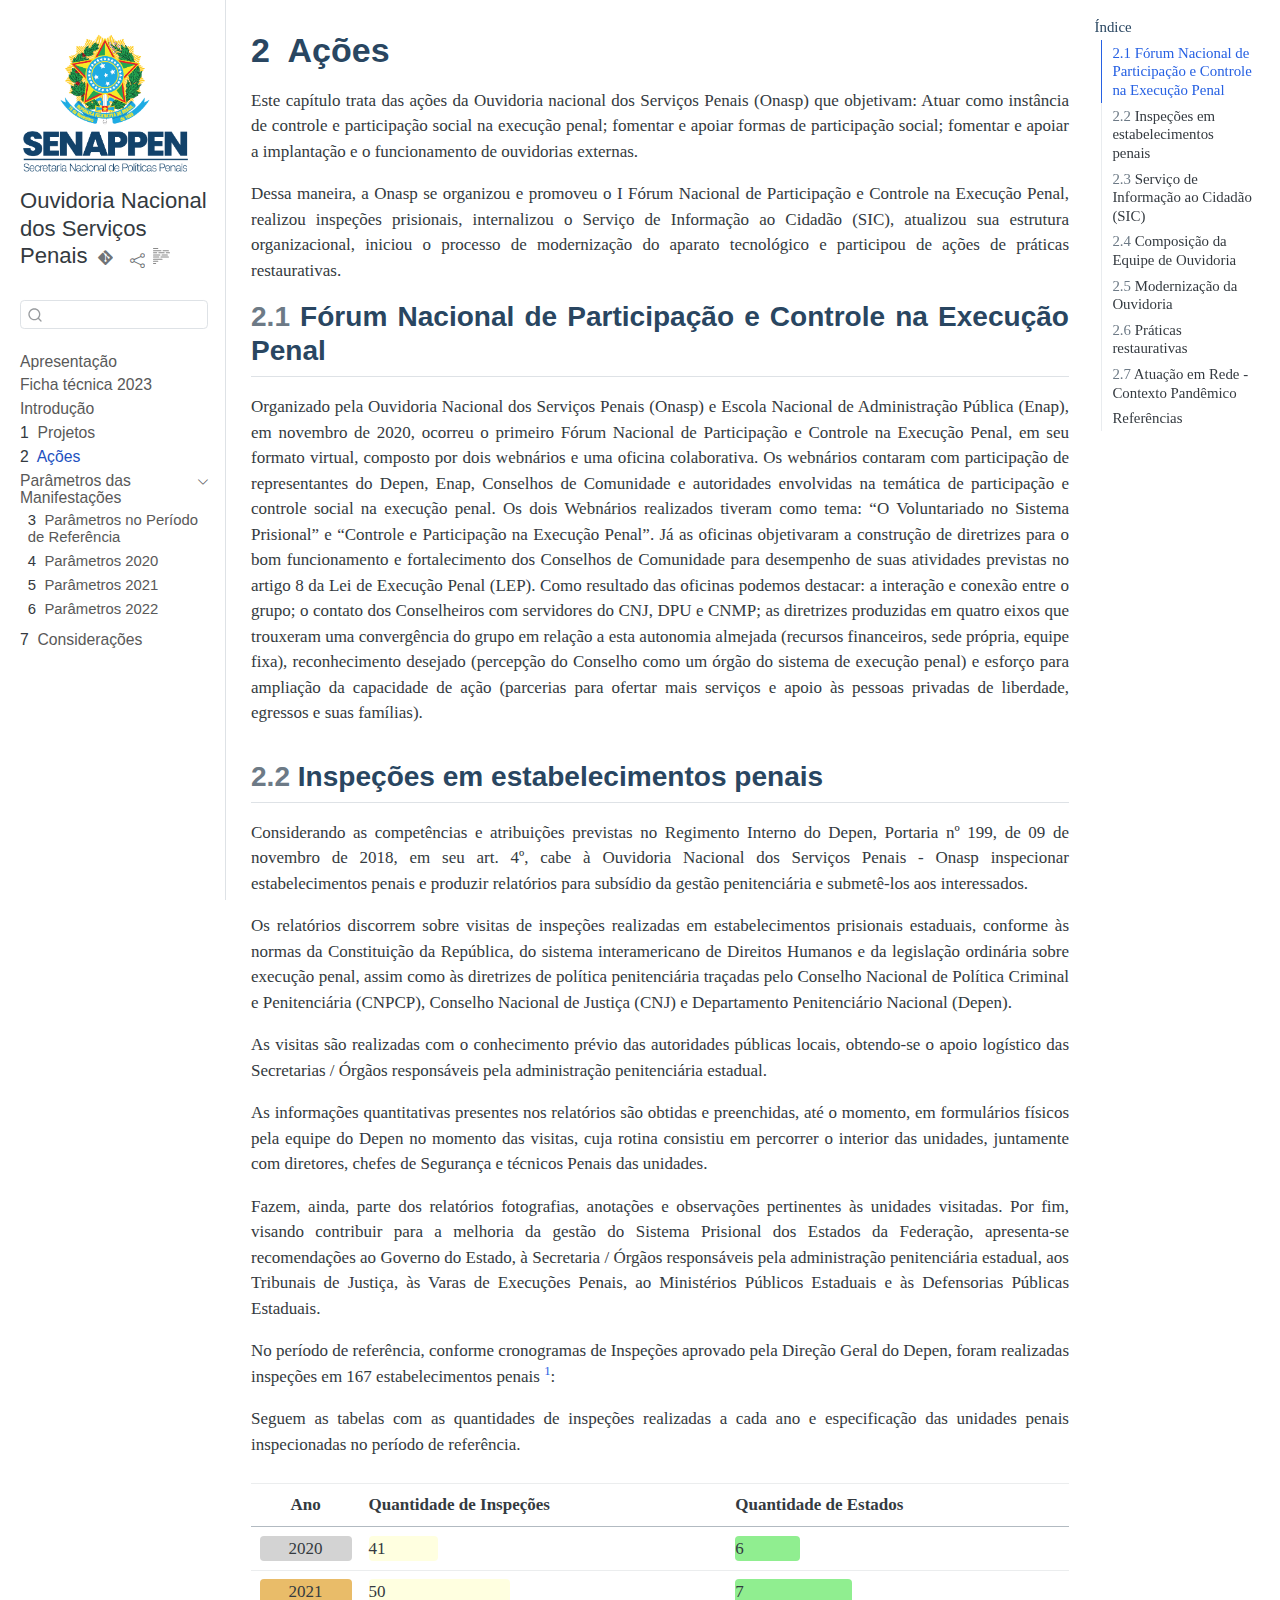
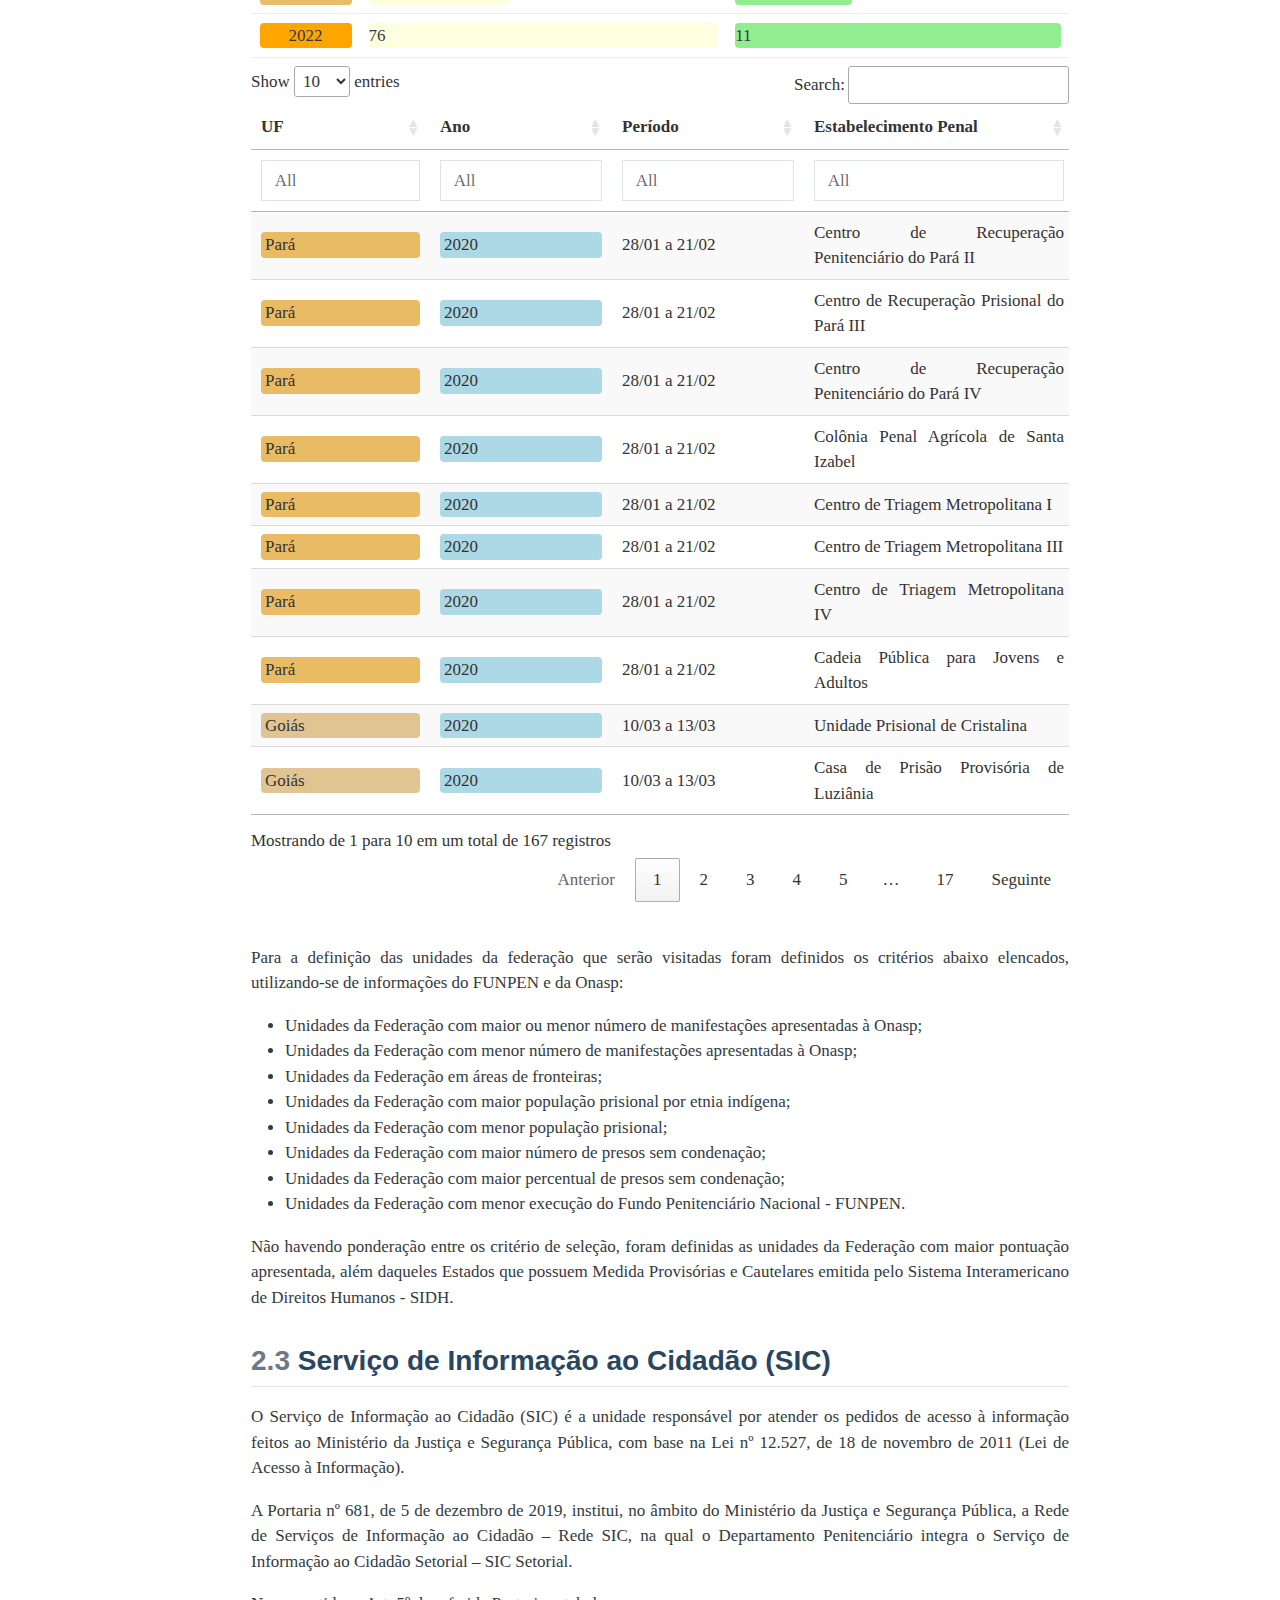
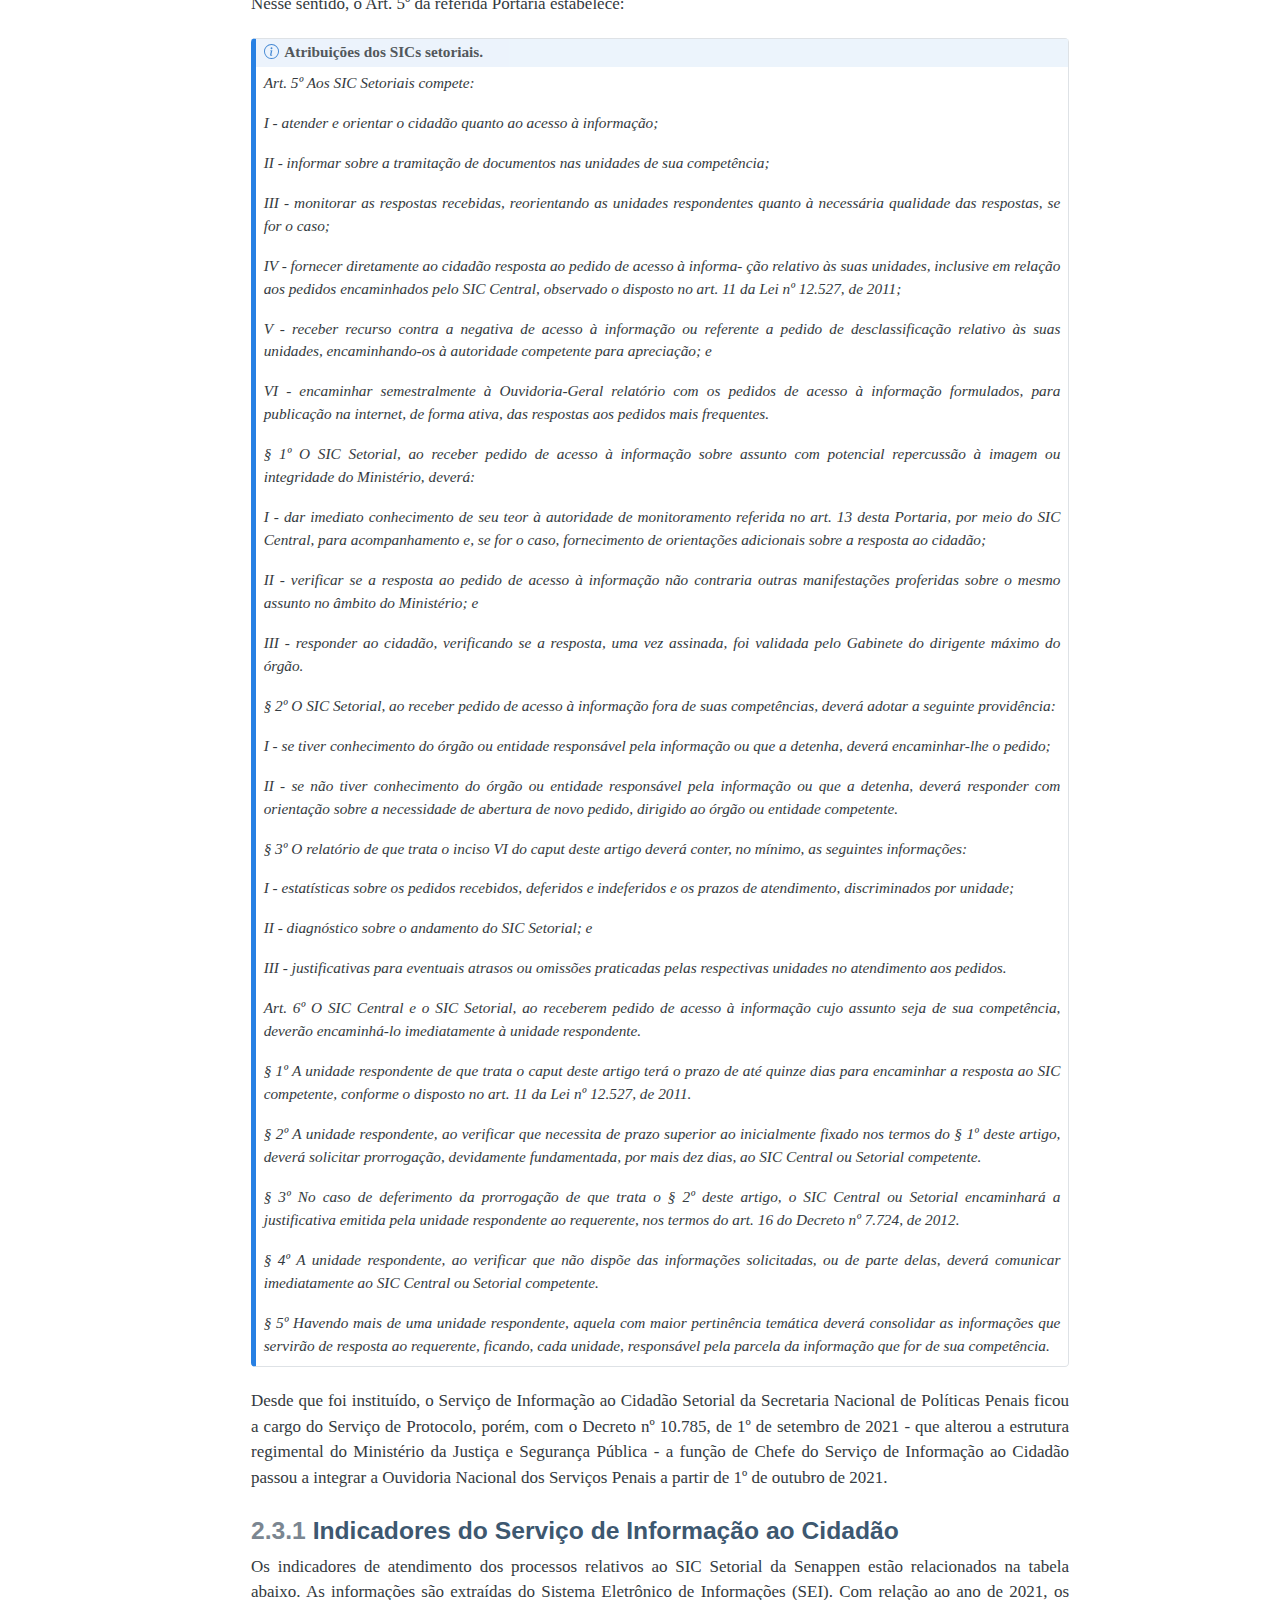
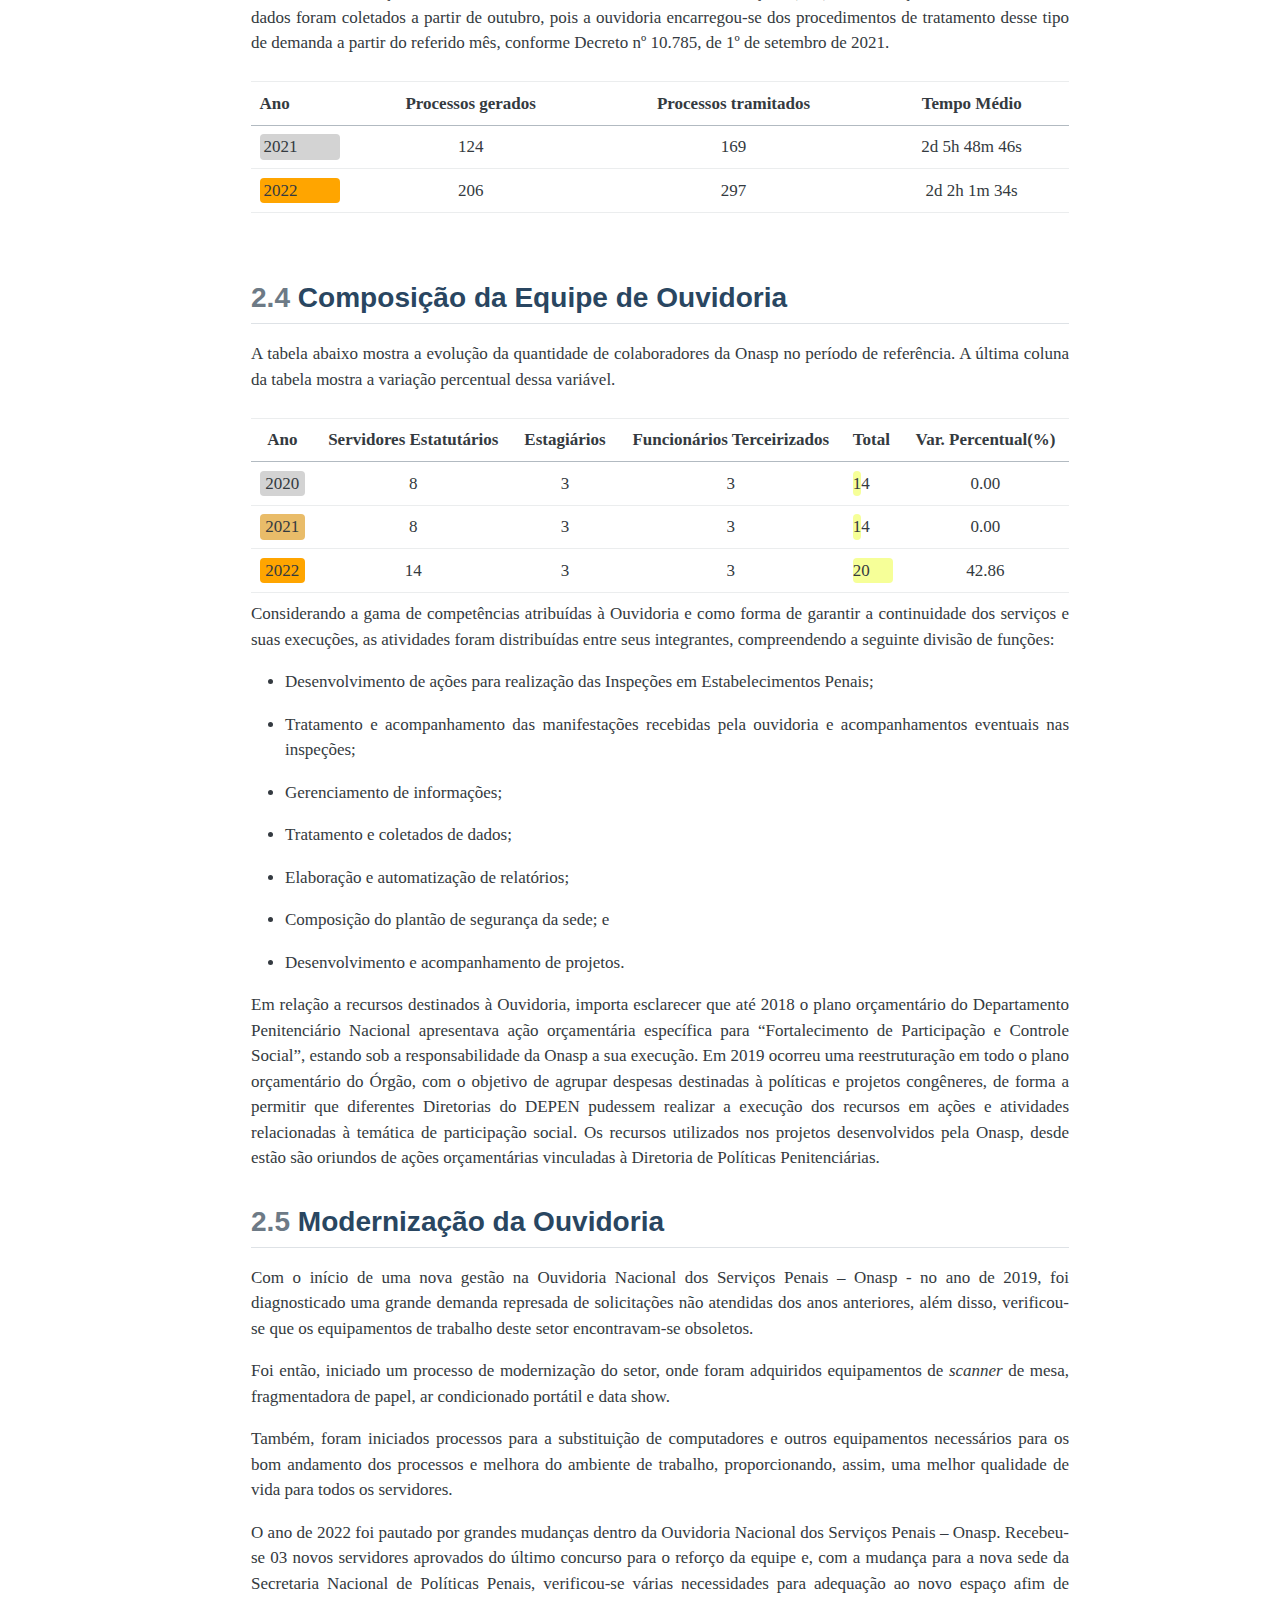
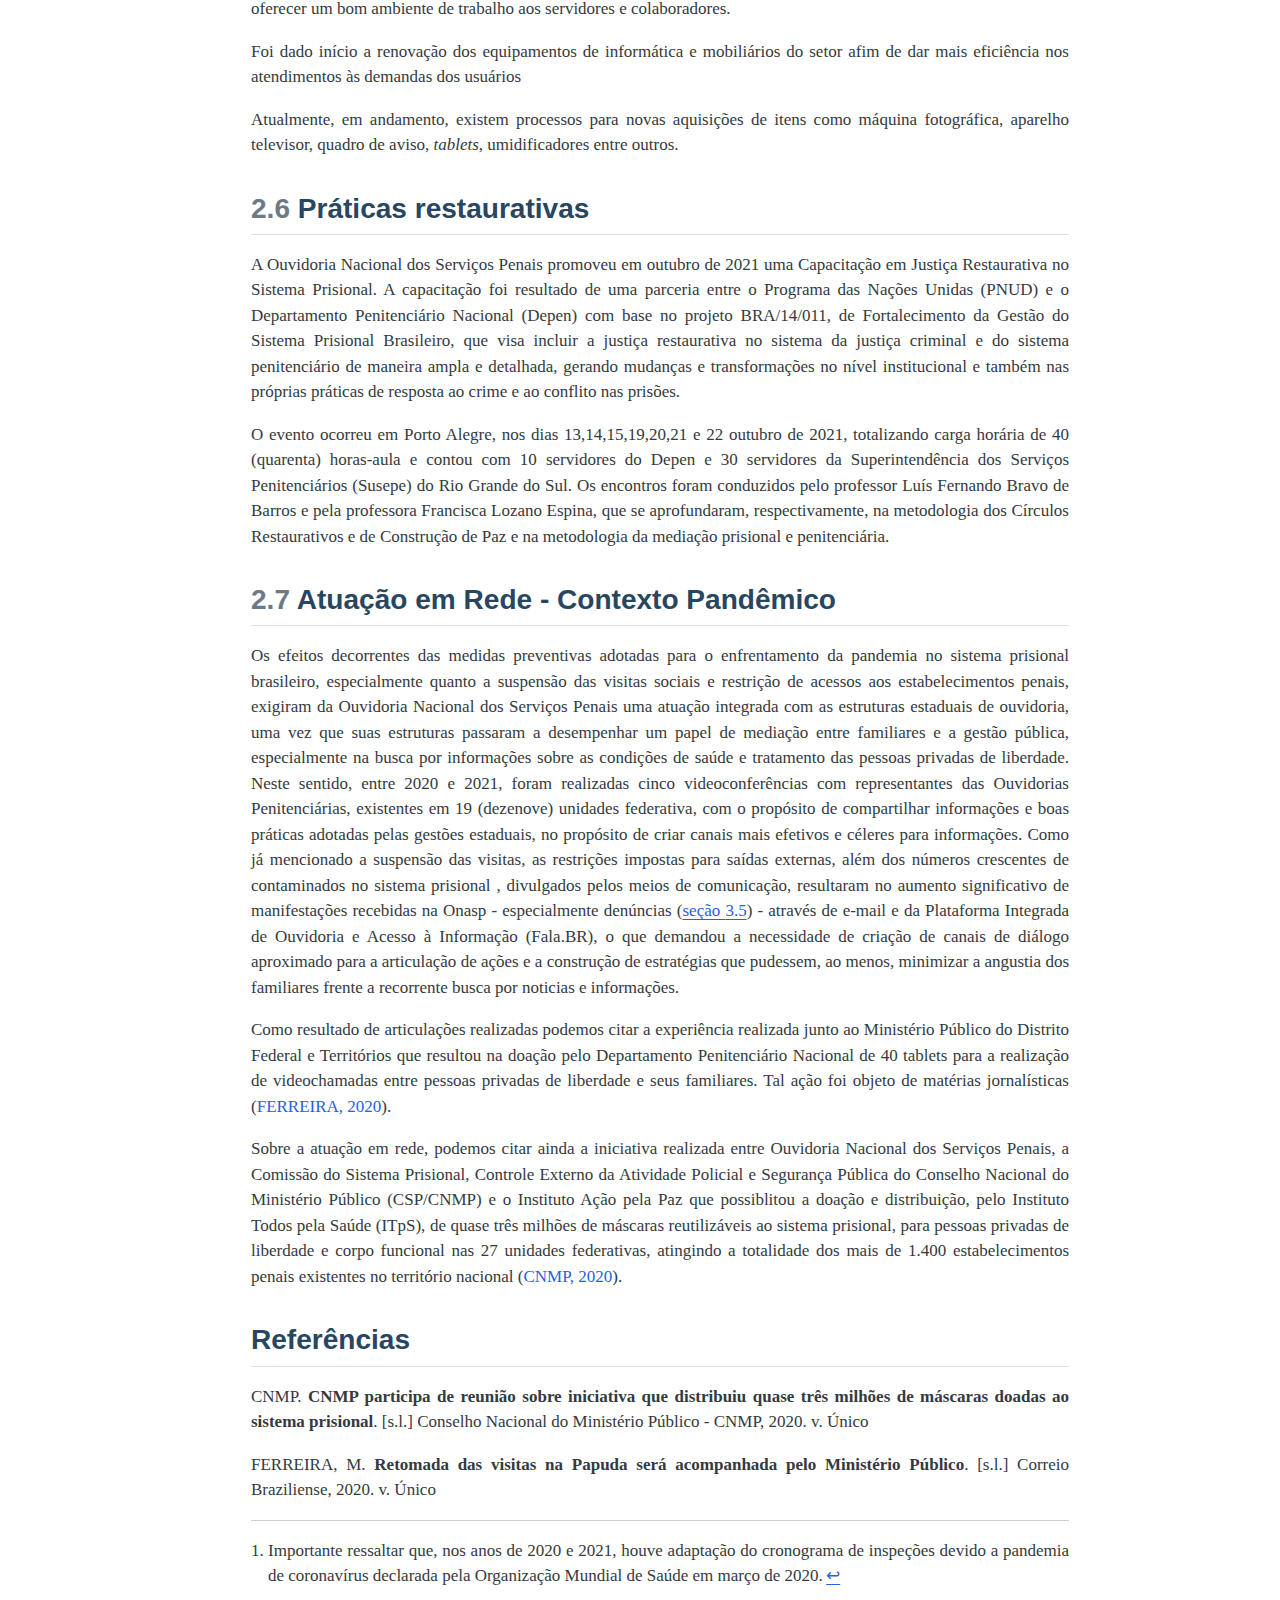
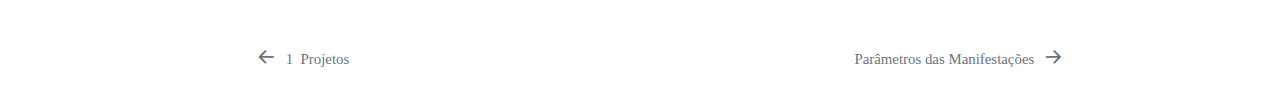
==== commit f151ef0e: "Add files via upload" ====
--- a/docs/acoes.html
+++ b/docs/acoes.html
@@ -330,8 +330,8 @@
 </div>
 <div class="cell" data-layout-align="center">
 <div class="cell-output-display">
-<div class="datatables html-widget html-fill-item" id="htmlwidget-0c31cb667c581ae30999" style="width:100%;height:auto;"></div>
-<script type="application/json" data-for="htmlwidget-0c31cb667c581ae30999">{"x":{"filter":"top","vertical":false,"filterHTML":"<tr>\n  <td data-type=\"character\" style=\"vertical-align: top;\">\n    <div class=\"form-group has-feedback\" style=\"margin-bottom: auto;\">\n      <input type=\"search\" placeholder=\"All\" class=\"form-control\" style=\"width: 100%;\"/>\n      <span class=\"glyphicon glyphicon-remove-circle form-control-feedback\"><\/span>\n    <\/div>\n  <\/td>\n  <td data-type=\"character\" style=\"vertical-align: top;\">\n    <div class=\"form-group has-feedback\" style=\"margin-bottom: auto;\">\n      <input type=\"search\" placeholder=\"All\" class=\"form-control\" style=\"width: 100%;\"/>\n      <span class=\"glyphicon glyphicon-remove-circle form-control-feedback\"><\/span>\n    <\/div>\n  <\/td>\n  <td data-type=\"character\" style=\"vertical-align: top;\">\n    <div class=\"form-group has-feedback\" style=\"margin-bottom: auto;\">\n      <input type=\"search\" placeholder=\"All\" class=\"form-control\" style=\"width: 100%;\"/>\n      <span class=\"glyphicon glyphicon-remove-circle form-control-feedback\"><\/span>\n    <\/div>\n  <\/td>\n  <td data-type=\"character\" style=\"vertical-align: top;\">\n    <div class=\"form-group has-feedback\" style=\"margin-bottom: auto;\">\n      <input type=\"search\" placeholder=\"All\" class=\"form-control\" style=\"width: 100%;\"/>\n      <span class=\"glyphicon glyphicon-remove-circle form-control-feedback\"><\/span>\n    <\/div>\n  <\/td>\n<\/tr>","data":[["<span style=\"display: block; padding: 0 4px; border-radius: 4px; background-color: #e9bb64\">Pará               <\/span>","<span style=\"display: block; padding: 0 4px; border-radius: 4px; background-color: #e9bb64\">Pará               <\/span>","<span style=\"display: block; padding: 0 4px; border-radius: 4px; background-color: #e9bb64\">Pará               <\/span>","<span style=\"display: block; padding: 0 4px; border-radius: 4px; background-color: #e9bb64\">Pará               <\/span>","<span style=\"display: block; padding: 0 4px; border-radius: 4px; background-color: #e9bb64\">Pará               <\/span>","<span style=\"display: block; padding: 0 4px; border-radius: 4px; background-color: #e9bb64\">Pará               <\/span>","<span style=\"display: block; padding: 0 4px; border-radius: 4px; background-color: #e9bb64\">Pará               <\/span>","<span style=\"display: block; padding: 0 4px; border-radius: 4px; background-color: #e9bb64\">Pará               <\/span>","<span style=\"display: block; padding: 0 4px; border-radius: 4px; background-color: #e0c592\">Goiás              <\/span>","<span style=\"display: block; padding: 0 4px; border-radius: 4px; background-color: #e0c592\">Goiás              <\/span>","<span style=\"display: block; padding: 0 4px; border-radius: 4px; background-color: #e0c592\">Goiás              <\/span>","<span style=\"display: block; padding: 0 4px; border-radius: 4px; background-color: #e0c592\">Goiás              <\/span>","<span style=\"display: block; padding: 0 4px; border-radius: 4px; background-color: #e0c592\">Goiás              <\/span>","<span style=\"display: block; padding: 0 4px; border-radius: 4px; background-color: #e0c592\">Goiás              <\/span>","<span style=\"display: block; padding: 0 4px; border-radius: 4px; background-color: #e0c592\">Goiás              <\/span>","<span style=\"display: block; padding: 0 4px; border-radius: 4px; background-color: #e0c592\">Goiás              <\/span>","<span style=\"display: block; padding: 0 4px; border-radius: 4px; background-color: #e0c592\">Goiás              <\/span>","<span style=\"display: block; padding: 0 4px; border-radius: 4px; background-color: #e0c592\">Goiás              <\/span>","<span style=\"display: block; padding: 0 4px; border-radius: 4px; background-color: #f3b137\">Rio de Janeiro     <\/span>","<span style=\"display: block; padding: 0 4px; border-radius: 4px; background-color: #f3b137\">Rio de Janeiro     <\/span>","<span style=\"display: block; padding: 0 4px; border-radius: 4px; background-color: #f3b137\">Rio de Janeiro     <\/span>","<span style=\"display: block; padding: 0 4px; border-radius: 4px; background-color: #f3b137\">Rio de Janeiro     <\/span>","<span style=\"display: block; padding: 0 4px; border-radius: 4px; background-color: #d3d3d3\">Acre               <\/span>","<span style=\"display: block; padding: 0 4px; border-radius: 4px; background-color: #d3d3d3\">Acre               <\/span>","<span style=\"display: block; padding: 0 4px; border-radius: 4px; background-color: #d3d3d3\">Acre               <\/span>","<span style=\"display: block; padding: 0 4px; border-radius: 4px; background-color: #d3d3d3\">Acre               <\/span>","<span style=\"display: block; padding: 0 4px; border-radius: 4px; background-color: #d3d3d3\">Acre               <\/span>","<span style=\"display: block; padding: 0 4px; border-radius: 4px; background-color: #ebb95b\">Paraíba            <\/span>","<span style=\"display: block; padding: 0 4px; border-radius: 4px; background-color: #ebb95b\">Paraíba            <\/span>","<span style=\"display: block; padding: 0 4px; border-radius: 4px; background-color: #ebb95b\">Paraíba            <\/span>","<span style=\"display: block; padding: 0 4px; border-radius: 4px; background-color: #ebb95b\">Paraíba            <\/span>","<span style=\"display: block; padding: 0 4px; border-radius: 4px; background-color: #ebb95b\">Paraíba            <\/span>","<span style=\"display: block; padding: 0 4px; border-radius: 4px; background-color: #ebb95b\">Paraíba            <\/span>","<span style=\"display: block; padding: 0 4px; border-radius: 4px; background-color: #d4d1c9\">Alagoas            <\/span>","<span style=\"display: block; padding: 0 4px; border-radius: 4px; background-color: #d4d1c9\">Alagoas            <\/span>","<span style=\"display: block; padding: 0 4px; border-radius: 4px; background-color: #d4d1c9\">Alagoas            <\/span>","<span style=\"display: block; padding: 0 4px; border-radius: 4px; background-color: #d4d1c9\">Alagoas            <\/span>","<span style=\"display: block; padding: 0 4px; border-radius: 4px; background-color: #d4d1c9\">Alagoas            <\/span>","<span style=\"display: block; padding: 0 4px; border-radius: 4px; background-color: #d4d1c9\">Alagoas            <\/span>","<span style=\"display: block; padding: 0 4px; border-radius: 4px; background-color: #d4d1c9\">Alagoas            <\/span>","<span style=\"display: block; padding: 0 4px; border-radius: 4px; background-color: #d4d1c9\">Alagoas            <\/span>","<span style=\"display: block; padding: 0 4px; border-radius: 4px; background-color: #dacbae\">Bahia              <\/span>","<span style=\"display: block; padding: 0 4px; border-radius: 4px; background-color: #dacbae\">Bahia              <\/span>","<span style=\"display: block; padding: 0 4px; border-radius: 4px; background-color: #dacbae\">Bahia              <\/span>","<span style=\"display: block; padding: 0 4px; border-radius: 4px; background-color: #dacbae\">Bahia              <\/span>","<span style=\"display: block; padding: 0 4px; border-radius: 4px; background-color: #dacbae\">Bahia              <\/span>","<span style=\"display: block; padding: 0 4px; border-radius: 4px; background-color: #dacbae\">Bahia              <\/span>","<span style=\"display: block; padding: 0 4px; border-radius: 4px; background-color: #dacbae\">Bahia              <\/span>","<span style=\"display: block; padding: 0 4px; border-radius: 4px; background-color: #dacbae\">Bahia              <\/span>","<span style=\"display: block; padding: 0 4px; border-radius: 4px; background-color: #dacbae\">Bahia              <\/span>","<span style=\"display: block; padding: 0 4px; border-radius: 4px; background-color: #edb752\">Paraná             <\/span>","<span style=\"display: block; padding: 0 4px; border-radius: 4px; background-color: #edb752\">Paraná             <\/span>","<span style=\"display: block; padding: 0 4px; border-radius: 4px; background-color: #edb752\">Paraná             <\/span>","<span style=\"display: block; padding: 0 4px; border-radius: 4px; background-color: #edb752\">Paraná             <\/span>","<span style=\"display: block; padding: 0 4px; border-radius: 4px; background-color: #edb752\">Paraná             <\/span>","<span style=\"display: block; padding: 0 4px; border-radius: 4px; background-color: #edb752\">Paraná             <\/span>","<span style=\"display: block; padding: 0 4px; border-radius: 4px; background-color: #edb752\">Paraná             <\/span>","<span style=\"display: block; padding: 0 4px; border-radius: 4px; background-color: #edb752\">Paraná             <\/span>","<span style=\"display: block; padding: 0 4px; border-radius: 4px; background-color: #edb752\">Paraná             <\/span>","<span style=\"display: block; padding: 0 4px; border-radius: 4px; background-color: #e6bf77\">Mato Grosso do Sul <\/span>","<span style=\"display: block; padding: 0 4px; border-radius: 4px; background-color: #e6bf77\">Mato Grosso do Sul <\/span>","<span style=\"display: block; padding: 0 4px; border-radius: 4px; background-color: #e6bf77\">Mato Grosso do Sul <\/span>","<span style=\"display: block; padding: 0 4px; border-radius: 4px; background-color: #e6bf77\">Mato Grosso do Sul <\/span>","<span style=\"display: block; padding: 0 4px; border-radius: 4px; background-color: #e6bf77\">Mato Grosso do Sul <\/span>","<span style=\"display: block; padding: 0 4px; border-radius: 4px; background-color: #e6bf77\">Mato Grosso do Sul <\/span>","<span style=\"display: block; padding: 0 4px; border-radius: 4px; background-color: #e6bf77\">Mato Grosso do Sul <\/span>","<span style=\"display: block; padding: 0 4px; border-radius: 4px; background-color: #e6bf77\">Mato Grosso do Sul <\/span>","<span style=\"display: block; padding: 0 4px; border-radius: 4px; background-color: #e6bf77\">Mato Grosso do Sul <\/span>","<span style=\"display: block; padding: 0 4px; border-radius: 4px; background-color: #e6bf77\">Mato Grosso do Sul <\/span>","<span style=\"display: block; padding: 0 4px; border-radius: 4px; background-color: #d6cfc0\">Amapá              <\/span>","<span style=\"display: block; padding: 0 4px; border-radius: 4px; background-color: #d6cfc0\">Amapá              <\/span>","<span style=\"display: block; padding: 0 4px; border-radius: 4px; background-color: #d6cfc0\">Amapá              <\/span>","<span style=\"display: block; padding: 0 4px; border-radius: 4px; background-color: #d6cfc0\">Amapá              <\/span>","<span style=\"display: block; padding: 0 4px; border-radius: 4px; background-color: #d6cfc0\">Amapá              <\/span>","<span style=\"display: block; padding: 0 4px; border-radius: 4px; background-color: #d6cfc0\">Amapá              <\/span>","<span style=\"display: block; padding: 0 4px; border-radius: 4px; background-color: #e4c180\">Mato Grosso        <\/span>","<span style=\"display: block; padding: 0 4px; border-radius: 4px; background-color: #e4c180\">Mato Grosso        <\/span>","<span style=\"display: block; padding: 0 4px; border-radius: 4px; background-color: #e4c180\">Mato Grosso        <\/span>","<span style=\"display: block; padding: 0 4px; border-radius: 4px; background-color: #e4c180\">Mato Grosso        <\/span>","<span style=\"display: block; padding: 0 4px; border-radius: 4px; background-color: #f1b340\">Piauí              <\/span>","<span style=\"display: block; padding: 0 4px; border-radius: 4px; background-color: #f1b340\">Piauí              <\/span>","<span style=\"display: block; padding: 0 4px; border-radius: 4px; background-color: #f1b340\">Piauí              <\/span>","<span style=\"display: block; padding: 0 4px; border-radius: 4px; background-color: #f1b340\">Piauí              <\/span>","<span style=\"display: block; padding: 0 4px; border-radius: 4px; background-color: #f1b340\">Piauí              <\/span>","<span style=\"display: block; padding: 0 4px; border-radius: 4px; background-color: #fda709\">São Paulo          <\/span>","<span style=\"display: block; padding: 0 4px; border-radius: 4px; background-color: #fda709\">São Paulo          <\/span>","<span style=\"display: block; padding: 0 4px; border-radius: 4px; background-color: #fda709\">São Paulo          <\/span>","<span style=\"display: block; padding: 0 4px; border-radius: 4px; background-color: #fda709\">São Paulo          <\/span>","<span style=\"display: block; padding: 0 4px; border-radius: 4px; background-color: #fda709\">São Paulo          <\/span>","<span style=\"display: block; padding: 0 4px; border-radius: 4px; background-color: #fda709\">São Paulo          <\/span>","<span style=\"display: block; padding: 0 4px; border-radius: 4px; background-color: #fda709\">São Paulo          <\/span>","<span style=\"display: block; padding: 0 4px; border-radius: 4px; background-color: #e8bd6e\">Minas Gerais       <\/span>","<span style=\"display: block; padding: 0 4px; border-radius: 4px; background-color: #e8bd6e\">Minas Gerais       <\/span>","<span style=\"display: block; padding: 0 4px; border-radius: 4px; background-color: #e8bd6e\">Minas Gerais       <\/span>","<span style=\"display: block; padding: 0 4px; border-radius: 4px; background-color: #e8bd6e\">Minas Gerais       <\/span>","<span style=\"display: block; padding: 0 4px; border-radius: 4px; background-color: #e8bd6e\">Minas Gerais       <\/span>","<span style=\"display: block; padding: 0 4px; border-radius: 4px; background-color: #e8bd6e\">Minas Gerais       <\/span>","<span style=\"display: block; padding: 0 4px; border-radius: 4px; background-color: #d8cdb7\">Amazonas           <\/span>","<span style=\"display: block; padding: 0 4px; border-radius: 4px; background-color: #d8cdb7\">Amazonas           <\/span>","<span style=\"display: block; padding: 0 4px; border-radius: 4px; background-color: #d8cdb7\">Amazonas           <\/span>","<span style=\"display: block; padding: 0 4px; border-radius: 4px; background-color: #d8cdb7\">Amazonas           <\/span>","<span style=\"display: block; padding: 0 4px; border-radius: 4px; background-color: #d8cdb7\">Amazonas           <\/span>","<span style=\"display: block; padding: 0 4px; border-radius: 4px; background-color: #d8cdb7\">Amazonas           <\/span>","<span style=\"display: block; padding: 0 4px; border-radius: 4px; background-color: #d8cdb7\">Amazonas           <\/span>","<span style=\"display: block; padding: 0 4px; border-radius: 4px; background-color: #d8cdb7\">Amazonas           <\/span>","<span style=\"display: block; padding: 0 4px; border-radius: 4px; background-color: #d8cdb7\">Amazonas           <\/span>","<span style=\"display: block; padding: 0 4px; border-radius: 4px; background-color: #ffa500\">Sergipe            <\/span>","<span style=\"display: block; padding: 0 4px; border-radius: 4px; background-color: #ffa500\">Sergipe            <\/span>","<span style=\"display: block; padding: 0 4px; border-radius: 4px; background-color: #ffa500\">Sergipe            <\/span>","<span style=\"display: block; padding: 0 4px; border-radius: 4px; background-color: #ffa500\">Sergipe            <\/span>","<span style=\"display: block; padding: 0 4px; border-radius: 4px; background-color: #ffa500\">Sergipe            <\/span>","<span style=\"display: block; padding: 0 4px; border-radius: 4px; background-color: #ffa500\">Sergipe            <\/span>","<span style=\"display: block; padding: 0 4px; border-radius: 4px; background-color: #ffa500\">Sergipe            <\/span>","<span style=\"display: block; padding: 0 4px; border-radius: 4px; background-color: #f7ad24\">Rondônia           <\/span>","<span style=\"display: block; padding: 0 4px; border-radius: 4px; background-color: #f7ad24\">Rondônia           <\/span>","<span style=\"display: block; padding: 0 4px; border-radius: 4px; background-color: #f7ad24\">Rondônia           <\/span>","<span style=\"display: block; padding: 0 4px; border-radius: 4px; background-color: #f7ad24\">Rondônia           <\/span>","<span style=\"display: block; padding: 0 4px; border-radius: 4px; background-color: #f7ad24\">Rondônia           <\/span>","<span style=\"display: block; padding: 0 4px; border-radius: 4px; background-color: #f7ad24\">Rondônia           <\/span>","<span style=\"display: block; padding: 0 4px; border-radius: 4px; background-color: #f9ab1b\">Roraima            <\/span>","<span style=\"display: block; padding: 0 4px; border-radius: 4px; background-color: #f9ab1b\">Roraima            <\/span>","<span style=\"display: block; padding: 0 4px; border-radius: 4px; background-color: #f9ab1b\">Roraima            <\/span>","<span style=\"display: block; padding: 0 4px; border-radius: 4px; background-color: #f9ab1b\">Roraima            <\/span>","<span style=\"display: block; padding: 0 4px; border-radius: 4px; background-color: #f5af2d\">Rio Grande do Norte<\/span>","<span style=\"display: block; padding: 0 4px; border-radius: 4px; background-color: #f5af2d\">Rio Grande do Norte<\/span>","<span style=\"display: block; padding: 0 4px; border-radius: 4px; background-color: #f5af2d\">Rio Grande do Norte<\/span>","<span style=\"display: block; padding: 0 4px; border-radius: 4px; background-color: #f5af2d\">Rio Grande do Norte<\/span>","<span style=\"display: block; padding: 0 4px; border-radius: 4px; background-color: #f5af2d\">Rio Grande do Norte<\/span>","<span style=\"display: block; padding: 0 4px; border-radius: 4px; background-color: #f5af2d\">Rio Grande do Norte<\/span>","<span style=\"display: block; padding: 0 4px; border-radius: 4px; background-color: #f5af2d\">Rio Grande do Norte<\/span>","<span style=\"display: block; padding: 0 4px; border-radius: 4px; background-color: #fba912\">Santa Catarina     <\/span>","<span style=\"display: block; padding: 0 4px; border-radius: 4px; background-color: #fba912\">Santa Catarina     <\/span>","<span style=\"display: block; padding: 0 4px; border-radius: 4px; background-color: #fba912\">Santa Catarina     <\/span>","<span style=\"display: block; padding: 0 4px; border-radius: 4px; background-color: #fba912\">Santa Catarina     <\/span>","<span style=\"display: block; padding: 0 4px; border-radius: 4px; background-color: #fba912\">Santa Catarina     <\/span>","<span style=\"display: block; padding: 0 4px; border-radius: 4px; background-color: #fba912\">Santa Catarina     <\/span>","<span style=\"display: block; padding: 0 4px; border-radius: 4px; background-color: #fba912\">Santa Catarina     <\/span>","<span style=\"display: block; padding: 0 4px; border-radius: 4px; background-color: #fba912\">Santa Catarina     <\/span>","<span style=\"display: block; padding: 0 4px; border-radius: 4px; background-color: #fba912\">Santa Catarina     <\/span>","<span style=\"display: block; padding: 0 4px; border-radius: 4px; background-color: #fba912\">Santa Catarina     <\/span>","<span style=\"display: block; padding: 0 4px; border-radius: 4px; background-color: #dcc9a5\">Distrito Federal   <\/span>","<span style=\"display: block; padding: 0 4px; border-radius: 4px; background-color: #dcc9a5\">Distrito Federal   <\/span>","<span style=\"display: block; padding: 0 4px; border-radius: 4px; background-color: #dcc9a5\">Distrito Federal   <\/span>","<span style=\"display: block; padding: 0 4px; border-radius: 4px; background-color: #dcc9a5\">Distrito Federal   <\/span>","<span style=\"display: block; padding: 0 4px; border-radius: 4px; background-color: #dcc9a5\">Distrito Federal   <\/span>","<span style=\"display: block; padding: 0 4px; border-radius: 4px; background-color: #dcc9a5\">Distrito Federal   <\/span>","<span style=\"display: block; padding: 0 4px; border-radius: 4px; background-color: #dec79b\">Espírito Santo     <\/span>","<span style=\"display: block; padding: 0 4px; border-radius: 4px; background-color: #dec79b\">Espírito Santo     <\/span>","<span style=\"display: block; padding: 0 4px; border-radius: 4px; background-color: #dec79b\">Espírito Santo     <\/span>","<span style=\"display: block; padding: 0 4px; border-radius: 4px; background-color: #dec79b\">Espírito Santo     <\/span>","<span style=\"display: block; padding: 0 4px; border-radius: 4px; background-color: #dec79b\">Espírito Santo     <\/span>","<span style=\"display: block; padding: 0 4px; border-radius: 4px; background-color: #dec79b\">Espírito Santo     <\/span>","<span style=\"display: block; padding: 0 4px; border-radius: 4px; background-color: #efb549\">Pernambuco         <\/span>","<span style=\"display: block; padding: 0 4px; border-radius: 4px; background-color: #efb549\">Pernambuco         <\/span>","<span style=\"display: block; padding: 0 4px; border-radius: 4px; background-color: #efb549\">Pernambuco         <\/span>","<span style=\"display: block; padding: 0 4px; border-radius: 4px; background-color: #efb549\">Pernambuco         <\/span>","<span style=\"display: block; padding: 0 4px; border-radius: 4px; background-color: #efb549\">Pernambuco         <\/span>","<span style=\"display: block; padding: 0 4px; border-radius: 4px; background-color: #e2c389\">Maranhão           <\/span>","<span style=\"display: block; padding: 0 4px; border-radius: 4px; background-color: #e2c389\">Maranhão           <\/span>","<span style=\"display: block; padding: 0 4px; border-radius: 4px; background-color: #e2c389\">Maranhão           <\/span>","<span style=\"display: block; padding: 0 4px; border-radius: 4px; background-color: #e2c389\">Maranhão           <\/span>","<span style=\"display: block; padding: 0 4px; border-radius: 4px; background-color: #e2c389\">Maranhão           <\/span>","<span style=\"display: block; padding: 0 4px; border-radius: 4px; background-color: #e2c389\">Maranhão           <\/span>","<span style=\"display: block; padding: 0 4px; border-radius: 4px; background-color: #e2c389\">Maranhão           <\/span>","<span style=\"display: block; padding: 0 4px; border-radius: 4px; background-color: #e2c389\">Maranhão           <\/span>","<span style=\"display: block; padding: 0 4px; border-radius: 4px; background-color: #e2c389\">Maranhão           <\/span>","<span style=\"display: block; padding: 0 4px; border-radius: 4px; background-color: #e2c389\">Maranhão           <\/span>"],["<span style=\"display: block; padding: 0 4px; border-radius: 4px; background-color: #add8e6\">2020<\/span>","<span style=\"display: block; padding: 0 4px; border-radius: 4px; background-color: #add8e6\">2020<\/span>","<span style=\"display: block; padding: 0 4px; border-radius: 4px; background-color: #add8e6\">2020<\/span>","<span style=\"display: block; padding: 0 4px; border-radius: 4px; background-color: #add8e6\">2020<\/span>","<span style=\"display: block; padding: 0 4px; border-radius: 4px; background-color: #add8e6\">2020<\/span>","<span style=\"display: block; padding: 0 4px; border-radius: 4px; background-color: #add8e6\">2020<\/span>","<span style=\"display: block; padding: 0 4px; border-radius: 4px; background-color: #add8e6\">2020<\/span>","<span style=\"display: block; padding: 0 4px; border-radius: 4px; background-color: #add8e6\">2020<\/span>","<span style=\"display: block; padding: 0 4px; border-radius: 4px; background-color: #add8e6\">2020<\/span>","<span style=\"display: block; padding: 0 4px; border-radius: 4px; background-color: #add8e6\">2020<\/span>","<span style=\"display: block; padding: 0 4px; border-radius: 4px; background-color: #add8e6\">2020<\/span>","<span style=\"display: block; padding: 0 4px; border-radius: 4px; background-color: #add8e6\">2020<\/span>","<span style=\"display: block; padding: 0 4px; border-radius: 4px; background-color: #add8e6\">2020<\/span>","<span style=\"display: block; padding: 0 4px; border-radius: 4px; background-color: #add8e6\">2020<\/span>","<span style=\"display: block; padding: 0 4px; border-radius: 4px; background-color: #add8e6\">2020<\/span>","<span style=\"display: block; padding: 0 4px; border-radius: 4px; background-color: #add8e6\">2020<\/span>","<span style=\"display: block; padding: 0 4px; border-radius: 4px; background-color: #add8e6\">2020<\/span>","<span style=\"display: block; padding: 0 4px; border-radius: 4px; background-color: #add8e6\">2020<\/span>","<span style=\"display: block; padding: 0 4px; border-radius: 4px; background-color: #add8e6\">2020<\/span>","<span style=\"display: block; padding: 0 4px; border-radius: 4px; background-color: #add8e6\">2020<\/span>","<span style=\"display: block; padding: 0 4px; border-radius: 4px; background-color: #add8e6\">2020<\/span>","<span style=\"display: block; padding: 0 4px; border-radius: 4px; background-color: #add8e6\">2020<\/span>","<span style=\"display: block; padding: 0 4px; border-radius: 4px; background-color: #add8e6\">2020<\/span>","<span style=\"display: block; padding: 0 4px; border-radius: 4px; background-color: #add8e6\">2020<\/span>","<span style=\"display: block; padding: 0 4px; border-radius: 4px; background-color: #add8e6\">2020<\/span>","<span style=\"display: block; padding: 0 4px; border-radius: 4px; background-color: #add8e6\">2020<\/span>","<span style=\"display: block; padding: 0 4px; border-radius: 4px; background-color: #add8e6\">2020<\/span>","<span style=\"display: block; padding: 0 4px; border-radius: 4px; background-color: #add8e6\">2020<\/span>","<span style=\"display: block; padding: 0 4px; border-radius: 4px; background-color: #add8e6\">2020<\/span>","<span style=\"display: block; padding: 0 4px; border-radius: 4px; background-color: #add8e6\">2020<\/span>","<span style=\"display: block; padding: 0 4px; border-radius: 4px; background-color: #add8e6\">2020<\/span>","<span style=\"display: block; padding: 0 4px; border-radius: 4px; background-color: #add8e6\">2020<\/span>","<span style=\"display: block; padding: 0 4px; border-radius: 4px; background-color: #add8e6\">2020<\/span>","<span style=\"display: block; padding: 0 4px; border-radius: 4px; background-color: #add8e6\">2020<\/span>","<span style=\"display: block; padding: 0 4px; border-radius: 4px; background-color: #add8e6\">2020<\/span>","<span style=\"display: block; padding: 0 4px; border-radius: 4px; background-color: #add8e6\">2020<\/span>","<span style=\"display: block; padding: 0 4px; border-radius: 4px; background-color: #add8e6\">2020<\/span>","<span style=\"display: block; padding: 0 4px; border-radius: 4px; background-color: #add8e6\">2020<\/span>","<span style=\"display: block; padding: 0 4px; border-radius: 4px; background-color: #add8e6\">2020<\/span>","<span style=\"display: block; padding: 0 4px; border-radius: 4px; background-color: #add8e6\">2020<\/span>","<span style=\"display: block; padding: 0 4px; border-radius: 4px; background-color: #add8e6\">2020<\/span>","<span style=\"display: block; padding: 0 4px; border-radius: 4px; background-color: #d6ebe3\">2021<\/span>","<span style=\"display: block; padding: 0 4px; border-radius: 4px; background-color: #d6ebe3\">2021<\/span>","<span style=\"display: block; padding: 0 4px; border-radius: 4px; background-color: #d6ebe3\">2021<\/span>","<span style=\"display: block; padding: 0 4px; border-radius: 4px; background-color: #d6ebe3\">2021<\/span>","<span style=\"display: block; padding: 0 4px; border-radius: 4px; background-color: #d6ebe3\">2021<\/span>","<span style=\"display: block; padding: 0 4px; border-radius: 4px; background-color: #d6ebe3\">2021<\/span>","<span style=\"display: block; padding: 0 4px; border-radius: 4px; background-color: #d6ebe3\">2021<\/span>","<span style=\"display: block; padding: 0 4px; border-radius: 4px; background-color: #d6ebe3\">2021<\/span>","<span style=\"display: block; padding: 0 4px; border-radius: 4px; background-color: #d6ebe3\">2021<\/span>","<span style=\"display: block; padding: 0 4px; border-radius: 4px; background-color: #d6ebe3\">2021<\/span>","<span style=\"display: block; padding: 0 4px; border-radius: 4px; background-color: #d6ebe3\">2021<\/span>","<span style=\"display: block; padding: 0 4px; border-radius: 4px; background-color: #d6ebe3\">2021<\/span>","<span style=\"display: block; padding: 0 4px; border-radius: 4px; background-color: #d6ebe3\">2021<\/span>","<span style=\"display: block; padding: 0 4px; border-radius: 4px; background-color: #d6ebe3\">2021<\/span>","<span style=\"display: block; padding: 0 4px; border-radius: 4px; background-color: #d6ebe3\">2021<\/span>","<span style=\"display: block; padding: 0 4px; border-radius: 4px; background-color: #d6ebe3\">2021<\/span>","<span style=\"display: block; padding: 0 4px; border-radius: 4px; background-color: #d6ebe3\">2021<\/span>","<span style=\"display: block; padding: 0 4px; border-radius: 4px; background-color: #d6ebe3\">2021<\/span>","<span style=\"display: block; padding: 0 4px; border-radius: 4px; background-color: #d6ebe3\">2021<\/span>","<span style=\"display: block; padding: 0 4px; border-radius: 4px; background-color: #d6ebe3\">2021<\/span>","<span style=\"display: block; padding: 0 4px; border-radius: 4px; background-color: #d6ebe3\">2021<\/span>","<span style=\"display: block; padding: 0 4px; border-radius: 4px; background-color: #d6ebe3\">2021<\/span>","<span style=\"display: block; padding: 0 4px; border-radius: 4px; background-color: #d6ebe3\">2021<\/span>","<span style=\"display: block; padding: 0 4px; border-radius: 4px; background-color: #d6ebe3\">2021<\/span>","<span style=\"display: block; padding: 0 4px; border-radius: 4px; background-color: #d6ebe3\">2021<\/span>","<span style=\"display: block; padding: 0 4px; border-radius: 4px; background-color: #d6ebe3\">2021<\/span>","<span style=\"display: block; padding: 0 4px; border-radius: 4px; background-color: #d6ebe3\">2021<\/span>","<span style=\"display: block; padding: 0 4px; border-radius: 4px; background-color: #d6ebe3\">2021<\/span>","<span style=\"display: block; padding: 0 4px; border-radius: 4px; background-color: #d6ebe3\">2021<\/span>","<span style=\"display: block; padding: 0 4px; border-radius: 4px; background-color: #d6ebe3\">2021<\/span>","<span style=\"display: block; padding: 0 4px; border-radius: 4px; background-color: #d6ebe3\">2021<\/span>","<span style=\"display: block; padding: 0 4px; border-radius: 4px; background-color: #d6ebe3\">2021<\/span>","<span style=\"display: block; padding: 0 4px; border-radius: 4px; background-color: #d6ebe3\">2021<\/span>","<span style=\"display: block; padding: 0 4px; border-radius: 4px; background-color: #d6ebe3\">2021<\/span>","<span style=\"display: block; padding: 0 4px; border-radius: 4px; background-color: #d6ebe3\">2021<\/span>","<span style=\"display: block; padding: 0 4px; border-radius: 4px; background-color: #d6ebe3\">2021<\/span>","<span style=\"display: block; padding: 0 4px; border-radius: 4px; background-color: #d6ebe3\">2021<\/span>","<span style=\"display: block; padding: 0 4px; border-radius: 4px; background-color: #d6ebe3\">2021<\/span>","<span style=\"display: block; padding: 0 4px; border-radius: 4px; background-color: #d6ebe3\">2021<\/span>","<span style=\"display: block; padding: 0 4px; border-radius: 4px; background-color: #d6ebe3\">2021<\/span>","<span style=\"display: block; padding: 0 4px; border-radius: 4px; background-color: #d6ebe3\">2021<\/span>","<span style=\"display: block; padding: 0 4px; border-radius: 4px; background-color: #d6ebe3\">2021<\/span>","<span style=\"display: block; padding: 0 4px; border-radius: 4px; background-color: #d6ebe3\">2021<\/span>","<span style=\"display: block; padding: 0 4px; border-radius: 4px; background-color: #d6ebe3\">2021<\/span>","<span style=\"display: block; padding: 0 4px; border-radius: 4px; background-color: #d6ebe3\">2021<\/span>","<span style=\"display: block; padding: 0 4px; border-radius: 4px; background-color: #d6ebe3\">2021<\/span>","<span style=\"display: block; padding: 0 4px; border-radius: 4px; background-color: #d6ebe3\">2021<\/span>","<span style=\"display: block; padding: 0 4px; border-radius: 4px; background-color: #d6ebe3\">2021<\/span>","<span style=\"display: block; padding: 0 4px; border-radius: 4px; background-color: #d6ebe3\">2021<\/span>","<span style=\"display: block; padding: 0 4px; border-radius: 4px; background-color: #d6ebe3\">2021<\/span>","<span style=\"display: block; padding: 0 4px; border-radius: 4px; background-color: #ffffe0\">2022<\/span>","<span style=\"display: block; padding: 0 4px; border-radius: 4px; background-color: #ffffe0\">2022<\/span>","<span style=\"display: block; padding: 0 4px; border-radius: 4px; background-color: #ffffe0\">2022<\/span>","<span style=\"display: block; padding: 0 4px; border-radius: 4px; background-color: #ffffe0\">2022<\/span>","<span style=\"display: block; padding: 0 4px; border-radius: 4px; background-color: #ffffe0\">2022<\/span>","<span style=\"display: block; padding: 0 4px; border-radius: 4px; background-color: #ffffe0\">2022<\/span>","<span style=\"display: block; padding: 0 4px; border-radius: 4px; background-color: #ffffe0\">2022<\/span>","<span style=\"display: block; padding: 0 4px; border-radius: 4px; background-color: #ffffe0\">2022<\/span>","<span style=\"display: block; padding: 0 4px; border-radius: 4px; background-color: #ffffe0\">2022<\/span>","<span style=\"display: block; padding: 0 4px; border-radius: 4px; background-color: #ffffe0\">2022<\/span>","<span style=\"display: block; padding: 0 4px; border-radius: 4px; background-color: #ffffe0\">2022<\/span>","<span style=\"display: block; padding: 0 4px; border-radius: 4px; background-color: #ffffe0\">2022<\/span>","<span style=\"display: block; padding: 0 4px; border-radius: 4px; background-color: #ffffe0\">2022<\/span>","<span style=\"display: block; padding: 0 4px; border-radius: 4px; background-color: #ffffe0\">2022<\/span>","<span style=\"display: block; padding: 0 4px; border-radius: 4px; background-color: #ffffe0\">2022<\/span>","<span style=\"display: block; padding: 0 4px; border-radius: 4px; background-color: #ffffe0\">2022<\/span>","<span style=\"display: block; padding: 0 4px; border-radius: 4px; background-color: #ffffe0\">2022<\/span>","<span style=\"display: block; padding: 0 4px; border-radius: 4px; background-color: #ffffe0\">2022<\/span>","<span style=\"display: block; padding: 0 4px; border-radius: 4px; background-color: #ffffe0\">2022<\/span>","<span style=\"display: block; padding: 0 4px; border-radius: 4px; background-color: #ffffe0\">2022<\/span>","<span style=\"display: block; padding: 0 4px; border-radius: 4px; background-color: #ffffe0\">2022<\/span>","<span style=\"display: block; padding: 0 4px; border-radius: 4px; background-color: #ffffe0\">2022<\/span>","<span style=\"display: block; padding: 0 4px; border-radius: 4px; background-color: #ffffe0\">2022<\/span>","<span style=\"display: block; padding: 0 4px; border-radius: 4px; background-color: #ffffe0\">2022<\/span>","<span style=\"display: block; padding: 0 4px; border-radius: 4px; background-color: #ffffe0\">2022<\/span>","<span style=\"display: block; padding: 0 4px; border-radius: 4px; background-color: #ffffe0\">2022<\/span>","<span style=\"display: block; padding: 0 4px; border-radius: 4px; background-color: #ffffe0\">2022<\/span>","<span style=\"display: block; padding: 0 4px; border-radius: 4px; background-color: #ffffe0\">2022<\/span>","<span style=\"display: block; padding: 0 4px; border-radius: 4px; background-color: #ffffe0\">2022<\/span>","<span style=\"display: block; padding: 0 4px; border-radius: 4px; background-color: #ffffe0\">2022<\/span>","<span style=\"display: block; padding: 0 4px; border-radius: 4px; background-color: #ffffe0\">2022<\/span>","<span style=\"display: block; padding: 0 4px; border-radius: 4px; background-color: #ffffe0\">2022<\/span>","<span style=\"display: block; padding: 0 4px; border-radius: 4px; background-color: #ffffe0\">2022<\/span>","<span style=\"display: block; padding: 0 4px; border-radius: 4px; background-color: #ffffe0\">2022<\/span>","<span style=\"display: block; padding: 0 4px; border-radius: 4px; background-color: #ffffe0\">2022<\/span>","<span style=\"display: block; padding: 0 4px; border-radius: 4px; background-color: #ffffe0\">2022<\/span>","<span style=\"display: block; padding: 0 4px; border-radius: 4px; background-color: #ffffe0\">2022<\/span>","<span style=\"display: block; padding: 0 4px; border-radius: 4px; background-color: #ffffe0\">2022<\/span>","<span style=\"display: block; padding: 0 4px; border-radius: 4px; background-color: #ffffe0\">2022<\/span>","<span style=\"display: block; padding: 0 4px; border-radius: 4px; background-color: #ffffe0\">2022<\/span>","<span style=\"display: block; padding: 0 4px; border-radius: 4px; background-color: #ffffe0\">2022<\/span>","<span style=\"display: block; padding: 0 4px; border-radius: 4px; background-color: #ffffe0\">2022<\/span>","<span style=\"display: block; padding: 0 4px; border-radius: 4px; background-color: #ffffe0\">2022<\/span>","<span style=\"display: block; padding: 0 4px; border-radius: 4px; background-color: #ffffe0\">2022<\/span>","<span style=\"display: block; padding: 0 4px; border-radius: 4px; background-color: #ffffe0\">2022<\/span>","<span style=\"display: block; padding: 0 4px; border-radius: 4px; background-color: #ffffe0\">2022<\/span>","<span style=\"display: block; padding: 0 4px; border-radius: 4px; background-color: #ffffe0\">2022<\/span>","<span style=\"display: block; padding: 0 4px; border-radius: 4px; background-color: #ffffe0\">2022<\/span>","<span style=\"display: block; padding: 0 4px; border-radius: 4px; background-color: #ffffe0\">2022<\/span>","<span style=\"display: block; padding: 0 4px; border-radius: 4px; background-color: #ffffe0\">2022<\/span>","<span style=\"display: block; padding: 0 4px; border-radius: 4px; background-color: #ffffe0\">2022<\/span>","<span style=\"display: block; padding: 0 4px; border-radius: 4px; background-color: #ffffe0\">2022<\/span>","<span style=\"display: block; padding: 0 4px; border-radius: 4px; background-color: #ffffe0\">2022<\/span>","<span style=\"display: block; padding: 0 4px; border-radius: 4px; background-color: #ffffe0\">2022<\/span>","<span style=\"display: block; padding: 0 4px; border-radius: 4px; background-color: #ffffe0\">2022<\/span>","<span style=\"display: block; padding: 0 4px; border-radius: 4px; background-color: #ffffe0\">2022<\/span>","<span style=\"display: block; padding: 0 4px; border-radius: 4px; background-color: #ffffe0\">2022<\/span>","<span style=\"display: block; padding: 0 4px; border-radius: 4px; background-color: #ffffe0\">2022<\/span>","<span style=\"display: block; padding: 0 4px; border-radius: 4px; background-color: #ffffe0\">2022<\/span>","<span style=\"display: block; padding: 0 4px; border-radius: 4px; background-color: #ffffe0\">2022<\/span>","<span style=\"display: block; padding: 0 4px; border-radius: 4px; background-color: #ffffe0\">2022<\/span>","<span style=\"display: block; padding: 0 4px; border-radius: 4px; background-color: #ffffe0\">2022<\/span>","<span style=\"display: block; padding: 0 4px; border-radius: 4px; background-color: #ffffe0\">2022<\/span>","<span style=\"display: block; padding: 0 4px; border-radius: 4px; background-color: #ffffe0\">2022<\/span>","<span style=\"display: block; padding: 0 4px; border-radius: 4px; background-color: #ffffe0\">2022<\/span>","<span style=\"display: block; padding: 0 4px; border-radius: 4px; background-color: #ffffe0\">2022<\/span>","<span style=\"display: block; padding: 0 4px; border-radius: 4px; background-color: #ffffe0\">2022<\/span>","<span style=\"display: block; padding: 0 4px; border-radius: 4px; background-color: #ffffe0\">2022<\/span>","<span style=\"display: block; padding: 0 4px; border-radius: 4px; background-color: #ffffe0\">2022<\/span>","<span style=\"display: block; padding: 0 4px; border-radius: 4px; background-color: #ffffe0\">2022<\/span>","<span style=\"display: block; padding: 0 4px; border-radius: 4px; background-color: #ffffe0\">2022<\/span>","<span style=\"display: block; padding: 0 4px; border-radius: 4px; background-color: #ffffe0\">2022<\/span>","<span style=\"display: block; padding: 0 4px; border-radius: 4px; background-color: #ffffe0\">2022<\/span>","<span style=\"display: block; padding: 0 4px; border-radius: 4px; background-color: #ffffe0\">2022<\/span>","<span style=\"display: block; padding: 0 4px; border-radius: 4px; background-color: #ffffe0\">2022<\/span>","<span style=\"display: block; padding: 0 4px; border-radius: 4px; background-color: #ffffe0\">2022<\/span>"],["28/01 a 21/02","28/01 a 21/02","28/01 a 21/02","28/01 a 21/02","28/01 a 21/02","28/01 a 21/02","28/01 a 21/02","28/01 a 21/02","10/03 a 13/03","10/03 a 13/03","10/03 a 13/03","10/03 a 13/03","10/03 a 13/03","10/03 a 13/03","10/03 a 13/03","10/03 a 13/03","10/03 a 13/03","10/03 a 13/03","20/09 a 25/09","20/09 a 25/09","20/09 a 25/09","20/09 a 25/09","05/10 a 09/10","05/10 a 09/10","05/10 a 09/10","05/10 a 09/10","05/10 a 09/10","05/10 a 09/10","05/10 a 09/10","05/10 a 09/10","05/10 a 09/10","05/10 a 09/10","05/10 a 09/10","05/10 a 09/10","05/10 a 09/10","05/10 a 09/10","05/10 a 09/10","05/10 a 09/10","05/10 a 09/10","05/10 a 09/10","05/10 a 09/10","01/02 a 05/02","01/02 a 05/02","01/02 a 05/02","01/02 a 05/02","01/02 a 05/02","01/02 a 05/02","01/02 a 05/02","01/02 a 05/02","01/02 a 05/02","13/06 a 18/06","13/06 a 18/06","13/06 a 18/06","13/06 a 18/06","13/06 a 18/06","13/06 a 18/06","13/06 a 18/06","13/06 a 18/06","13/06 a 18/06","12/07 a 16/07","12/07 a 16/07","12/07 a 16/07","12/07 a 16/07","12/07 a 16/07","12/07 a 16/07","12/07 a 16/07","12/07 a 16/07","12/07 a 16/07","12/07 a 16/07","30/08 a 03/09","30/08 a 03/09","30/08 a 03/09","30/08 a 03/09","30/08 a 03/09","30/08 a 03/09","16/11 a 19/11","16/11 a 19/11","16/11 a 19/11","16/11 a 19/11","22/11 a 24/11","22/11 a 24/11","22/11 a 24/11","22/11 a 24/11","22/11 a 24/11","06/11 a 10/11","06/11 a 10/11","06/11 a 10/11","06/11 a 10/11","06/11 a 10/11","06/11 a 10/11","06/11 a 10/11","07/02 a 11/02","07/02 a 11/02","07/02 a 11/02","07/02 a 11/02","07/02 a 11/02","07/02 a 11/02","21/03 a 25/03","21/03 a 25/03","21/03 a 25/03","21/03 a 25/03","21/03 a 25/03","21/03 a 25/03","21/03 a 25/03","21/03 a 25/03","21/03 a 25/03","25/04 a 29/04","25/04 a 29/04","25/04 a 29/04","25/04 a 29/04","25/04 a 29/04","25/04 a 29/04","25/04 a 29/04","27/06 a 01/07","27/06 a 01/07","27/06 a 01/07","27/06 a 01/07","27/06 a 01/07","27/06 a 01/07","25/07 a 29/07","25/07 a 29/07","25/07 a 29/07","25/07 a 29/07","22/08 a 26/08","22/08 a 26/08","22/08 a 26/08","22/08 a 26/08","22/08 a 26/08","22/08 a 26/08","22/08 a 26/08","26/09 a 30/09","26/09 a 30/09","26/09 a 30/09","26/09 a 30/09","26/09 a 30/09","26/09 a 30/09","26/09 a 30/09","26/09 a 30/09","26/09 a 30/09","26/09 a 30/09","10/10 a 13/10","10/10 a 13/10","10/10 a 13/10","10/10 a 13/10","10/10 a 13/10","10/10 a 13/10","24/10 a 28/10","24/10 a 28/10","24/10 a 28/10","24/10 a 28/10","24/10 a 28/10","24/10 a 28/10","21/11 a 25/11","21/11 a 25/11","21/11 a 25/11","21/11 a 25/11","21/11 a 25/11","12/12 a 16/12","12/12 a 16/12","12/12 a 16/12","12/12 a 16/12","12/12 a 16/12","12/12 a 16/12","12/12 a 16/12","12/12 a 16/12","12/12 a 16/12","12/12 a 16/12"],["Centro de Recuperação Penitenciário do Pará II                            ","Centro de Recuperação Prisional do Pará III                               ","Centro de Recuperação Penitenciário do Pará IV                            ","Colônia Penal Agrícola de Santa Izabel                                    ","Centro de Triagem Metropolitana I                                         ","Centro de Triagem Metropolitana III                                       ","Centro de Triagem Metropolitana IV                                        ","Cadeia Pública para Jovens e Adultos                                      ","Unidade Prisional de Cristalina                                           ","Casa de Prisão Provisória de Luziânia                                     ","Penitenciária Feminina de Luziânia                                        ","Penitenciária Masculina de Luziânia                                       ","Unidade Prisional Semiaberto de Luziânia                                  ","Unidade Prisional de Cidade Ocidental                                     ","Unidade Prisional de Valparaíso de Goiás                                  ","Unidade Prisional de Novo Gama de Goiás                                   ","Unidade Prisional de Santo Antônio do Descoberto                          ","Unidade Prisional de Águas Lindas de Goiás                                ","Presídio Evaristo de Moraes                                               ","Presídio Alfredo Trajan                                                   ","Cadeia Pública Jorge Santana                                              ","Instituto Penal Plácido de Sá                                             ","Complexo Penitenciário Francisco de Oliveira                              ","Unidade Prisional Feminina de Rio Branco                                  ","Penitenciária Antônio Amaro Alves                                         ","Presídio Senador Guiomard (Quinari)                                       ","Penitenciária Evaristo de Moraes.                                         ","Penitenciária Flósculo da Nóbrega                                         ","Penitenciária Juiz Ritler Cantic                                          ","Penitenciária Geraldo Beltrão                                             ","Penitenciária Desembargador Sílvio Porto                                  ","Penitenciária Romeu Gonçalves                                             ","Penitenciária Feminina Maria Júlia Maranhão                               ","Penitenciária Masculina  Baldomero Cavalcanti de Oliveira                 ","Presídio Cyridião Durval de Oliveira e Silva                              ","Presídio Feminino Santa Luzi                                              ","Casa de Custódia da Capital                                               ","Núcleo de Ressocializador da Capital                                      ","Presídio de Segurança Máxima                                              ","Colônia Agroindustrial São Leonardo                                       ","Presídio do Agreste                                                       ","Cadeia Pública de Salvador                                                ","Conjunto Penal Masculino de Salvador                                      ","Conjunto Penal Feminino de Salvador                                       ","Penitenciária Lemos Brito                                                 ","Presídio Salvador                                                         ","Unidade Especial Disciplinar                                              ","Colônia Penal Lafayete Coutinho                                           ","Casa do Albergado e Egresso                                               ","Conjunto Penal de Lauro de Freitas                                        ","Casa de Custódia de Curitiba                                              ","Penitenciária Central do Estado – PCE                                     ","Penitenciária Central do Estado II - PCE-UP                               ","Penitenciária Estadual de Piraquara - PEP II                              ","Cadeia Pública Laudenir Neves – CPLN                                      ","Penitenciária Feminina do Paraná – PFP                                    ","Penitenciária Estadual de Foz do Iguaçu I                                 ","Penitenciária Estadual de Foz do Iguaçú II                                ","Centro de Reintegração Feminino - CRESF                                   ","Centro de Triagem \"Anísio Lima\"                                           ","Estabelecimento Penal Feminino \"Irmã Irma Zorzi\"                          ","Instituto Penal de Campo Grande                                           ","Penitenciária Estadual Masculina de Regime Fechado da Gameleira           ","Centro Penal Agroindustrial da Gameleira de Regime Semiaberto             ","Presídio de trânsito de Campo Grande                                      ","Estabelecimento Penal Jair Ferreira de Carvalho                           ","Patronato Penitenciário de Campo Grande                                   ","Penitenciária de Dois Irmãos do Buriti                                    ","Penitenciária Federal de Campo Grande                                     ","Penitenciária Masculina – COPEMA                                          ","Colônia Penal – COLPE                                                     ","Casa do Albergado – CALBE                                                 ","Núcleo de Mediação, Conciliação e Práticas Justiça Restaurativas          ","Penitenciária Feminina – COPEF                                            ","Centro de Custódia – COCEC                                                ","Centro de Ressoc.Industrial Ahame- non L. Dantas                          ","Centro de Ressocialização de Cuiabá                                       ","Penitenciária Feminina Ana Maria Couto                                    ","Penitenciária Central do Estado                                           ","Penitenciária Regional Irmão Guido                                        ","Casa de Custódia Prof. José Ribamar Leite                                 ","Cadeia Pública de Altos                                                   ","Unidade de Apoio Prisional                                                ","Penitenciária Feminina de Teresina                                        ","Penitenciária Dr. José Augusto César Salgado                              ","Centro de Detenção Provisória Edgar Magalhães                             ","Penitenciária I - José Parada Neto                                        ","Penitenciária II - Des. Adriano Marrey                                    ","Penitenciária Nilton Silva                                                ","Penitenciária Feminina da Capital                                         ","Centro de Detenção Provisória Vicente Luzan                               ","Presídio São Joaquim de Bicas II (Pres-SJB-II)                            ","Penitenciária de São Joaquim de Bicas I  (Pen-SJB-I-PJSA)                 ","Centro de Remanejamento do Sistema Prisional (\"CERESP\") do Município de BH","Penitenciária de Belo Horizonte (Pen-BHZ I)                               ","Centro de Remanejamento do Sistema Prisional (\"CERESP\") de Contagem       ","Penitenciária de Contagem Nelson Hungria (Pen-CEM-I-NH)                   ","Central de Recebimento e Triagem – CRT                                    ","Centro de Detenção Provisória de Manaus – CDPM I                          ","Enfermaria de Custódia                                                    ","Instituto Penal Antônio Trindade – IPAT                                   ","Centro de Detenção Feminino – CDF                                         ","Complexo Penitenciário Anísio Jobim – COMPAJ                              ","Centro de Detenção Provisória de Manaus II – CDPM II                      ","Centro Feminino de Educação e Capacitação – CEFEC                         ","Unidade Prisional do Puraquequara – UPP                                   ","Complexo Penitenciário Advogado Antonio Jacinto Filho – COMPAJAF          ","Unidade de Custódia Psiquiátrica – UCP                                    ","Cadeia Territorial de Nossa Senhora do Socorro – Cadeião                  ","Presídio Feminino - PREFEM                                                ","Complexo Penitenciário Manoel Carvalho Neto – COPEMCAN                    ","Presídio Semiaberto de Areia Branca - PRESAB                              ","Cadeia Pública de Estância                                                ","Casa de Detenção Provisória – Urso Branco                                 ","Unidade de Internação Masculina Medidas de Segurança                      ","Penitenciária Estadual Edvan Mariano Rosendo – Panda                      ","Penitenciária Estadual Suely Maria Mendonça                               ","Penitenciária Estadual de Médio Porte - Pandinha                          ","Centro de Ressocialização Vale do Guaporé                                 ","Cadeia Pública de Boa Vista                                               ","Cadeia Pública Feminina de Boa Vista                                      ","Centro de Progressão Penitenciária                                        ","Penitenciária Agrícola de Monte Cristo                                    ","Cadeia Pública de Natal                                                   ","Centro de Detenção provisória de Paramirim (Feminina)                     ","Penitenciária Estadual de Parnamirim (Masculina)                          ","Penitenciária Estadual Francisco Nogueira Fernandes - PEA                 ","Penitenciária Estadual Rogério Madruga - PV4                              ","Cadeia Pública Dinorá Simas Lima Deodato                                  ","Complexo penal João Alves (Feminina)                                      ","Casa do Albergado de Florianópolis                                        ","Penitenciária de Florianópolis                                            ","Presídio Feminino de Florianópolis                                        ","Presídio Masculino de Florianópolis                                       ","Complexo Penitenciário do Estado - COPE                                   ","Presídio Regional de Biguaçu                                              ","Presídio Regional de Tijucas                                              ","Penitenciária - Complexo Penitenciário do Vale do Itajaí                  ","Presídio - Complexo Penitenciário do Vale do Itajaí                       ","Presídio Feminino de Itajaí                                               ","Complexo Penitenciário do DF PDF-I                                        ","Complexo Penitenciário do DF PDF-II                                       ","Complexo Penitenciário do DF PFDF                                         ","Complexo Penitenciário do DF CDP                                          ","Complexo Penitenciário do DF CIR                                          ","CPP de Brasília                                                           ","Centro de Detenção Provisória de Colatina                                 ","Centro Prisional Feminino de Colatina                                     ","Complexo Penitenciário de Viana                                           ","Penitenciária de Segurança Máxima II (PSMAII)                             ","Penitenciária Estadual de Vila Velha (PEVV 5)                             ","Complexo Penitenciário de Xurí                                            ","Presídio Juiz Antônio Luiz Lins de Barros – PJALLB                        ","Presídio Asp. Marcelo Francisco de Araujo – PAMFA                         ","Presídio Frei Damião de Bozzano – PFDB                                    ","Colônia Penal Feminina do Recife - CPFR                                   ","Penitenciária Prof. Barreto Campelo - PPBC                                ","Unidade Prisional de Ressocialização de São Luís 1                        ","Unidade Prisional de Ressocialização de São Luís 2                        ","Unidade Prisional de Ressocialização de São Luís 3                        ","Unidade Prisional de Ressocialização de São Luís 4                        ","Unidade Prisional de Ressocialização de São Luís 5                        ","Unidade Prisional de Ressocialização de São Luís 6                        ","Unidade Prisional de Ressocialização de São Luís 7                        ","Unidade Prisional de Ressocialização de São Luís 8                        ","Unidade Prisional de Ressocialização Feminina                             ","Centro de Observação Criminológica e Triagem de São Luís                  "]],"container":"<table class=\"display\">\n  <thead>\n    <tr>\n      <th>UF<\/th>\n      <th>Ano<\/th>\n      <th>Período<\/th>\n      <th>Estabelecimento Penal<\/th>\n    <\/tr>\n  <\/thead>\n<\/table>","options":{"pageLength":10,"lengthMenu":[10,20,30,40,50,60,70,80,90,100,110,120,130,140,150,160,170],"autoWidth":true,"initComplete":"function(settings, json) {\n$('body').css({'font-family': 'Calibri'});\n}","language":{"info":"Mostrando de _START_ para _END_ em um total de _TOTAL_ registros","paginate":{"previous":"Anterior","next":"Seguinte"},"url":"//cdn.datatables.net/plug-ins/1.10.11/i18n/Portuguese-Brasil.json"},"columnDefs":[{"name":"UF","targets":0},{"name":"Ano","targets":1},{"name":"Período","targets":2},{"name":"Estabelecimento Penal","targets":3}],"order":[],"orderClasses":false,"orderCellsTop":true}},"evals":["options.initComplete"],"jsHooks":[]}</script>
+<div class="datatables html-widget html-fill-item" id="htmlwidget-44bffa1e02dbb42740af" style="width:100%;height:auto;"></div>
+<script type="application/json" data-for="htmlwidget-44bffa1e02dbb42740af">{"x":{"filter":"top","vertical":false,"filterHTML":"<tr>\n  <td data-type=\"character\" style=\"vertical-align: top;\">\n    <div class=\"form-group has-feedback\" style=\"margin-bottom: auto;\">\n      <input type=\"search\" placeholder=\"All\" class=\"form-control\" style=\"width: 100%;\"/>\n      <span class=\"glyphicon glyphicon-remove-circle form-control-feedback\"><\/span>\n    <\/div>\n  <\/td>\n  <td data-type=\"character\" style=\"vertical-align: top;\">\n    <div class=\"form-group has-feedback\" style=\"margin-bottom: auto;\">\n      <input type=\"search\" placeholder=\"All\" class=\"form-control\" style=\"width: 100%;\"/>\n      <span class=\"glyphicon glyphicon-remove-circle form-control-feedback\"><\/span>\n    <\/div>\n  <\/td>\n  <td data-type=\"character\" style=\"vertical-align: top;\">\n    <div class=\"form-group has-feedback\" style=\"margin-bottom: auto;\">\n      <input type=\"search\" placeholder=\"All\" class=\"form-control\" style=\"width: 100%;\"/>\n      <span class=\"glyphicon glyphicon-remove-circle form-control-feedback\"><\/span>\n    <\/div>\n  <\/td>\n  <td data-type=\"character\" style=\"vertical-align: top;\">\n    <div class=\"form-group has-feedback\" style=\"margin-bottom: auto;\">\n      <input type=\"search\" placeholder=\"All\" class=\"form-control\" style=\"width: 100%;\"/>\n      <span class=\"glyphicon glyphicon-remove-circle form-control-feedback\"><\/span>\n    <\/div>\n  <\/td>\n<\/tr>","data":[["<span style=\"display: block; padding: 0 4px; border-radius: 4px; background-color: #e9bb64\">Pará               <\/span>","<span style=\"display: block; padding: 0 4px; border-radius: 4px; background-color: #e9bb64\">Pará               <\/span>","<span style=\"display: block; padding: 0 4px; border-radius: 4px; background-color: #e9bb64\">Pará               <\/span>","<span style=\"display: block; padding: 0 4px; border-radius: 4px; background-color: #e9bb64\">Pará               <\/span>","<span style=\"display: block; padding: 0 4px; border-radius: 4px; background-color: #e9bb64\">Pará               <\/span>","<span style=\"display: block; padding: 0 4px; border-radius: 4px; background-color: #e9bb64\">Pará               <\/span>","<span style=\"display: block; padding: 0 4px; border-radius: 4px; background-color: #e9bb64\">Pará               <\/span>","<span style=\"display: block; padding: 0 4px; border-radius: 4px; background-color: #e9bb64\">Pará               <\/span>","<span style=\"display: block; padding: 0 4px; border-radius: 4px; background-color: #e0c592\">Goiás              <\/span>","<span style=\"display: block; padding: 0 4px; border-radius: 4px; background-color: #e0c592\">Goiás              <\/span>","<span style=\"display: block; padding: 0 4px; border-radius: 4px; background-color: #e0c592\">Goiás              <\/span>","<span style=\"display: block; padding: 0 4px; border-radius: 4px; background-color: #e0c592\">Goiás              <\/span>","<span style=\"display: block; padding: 0 4px; border-radius: 4px; background-color: #e0c592\">Goiás              <\/span>","<span style=\"display: block; padding: 0 4px; border-radius: 4px; background-color: #e0c592\">Goiás              <\/span>","<span style=\"display: block; padding: 0 4px; border-radius: 4px; background-color: #e0c592\">Goiás              <\/span>","<span style=\"display: block; padding: 0 4px; border-radius: 4px; background-color: #e0c592\">Goiás              <\/span>","<span style=\"display: block; padding: 0 4px; border-radius: 4px; background-color: #e0c592\">Goiás              <\/span>","<span style=\"display: block; padding: 0 4px; border-radius: 4px; background-color: #e0c592\">Goiás              <\/span>","<span style=\"display: block; padding: 0 4px; border-radius: 4px; background-color: #f3b137\">Rio de Janeiro     <\/span>","<span style=\"display: block; padding: 0 4px; border-radius: 4px; background-color: #f3b137\">Rio de Janeiro     <\/span>","<span style=\"display: block; padding: 0 4px; border-radius: 4px; background-color: #f3b137\">Rio de Janeiro     <\/span>","<span style=\"display: block; padding: 0 4px; border-radius: 4px; background-color: #f3b137\">Rio de Janeiro     <\/span>","<span style=\"display: block; padding: 0 4px; border-radius: 4px; background-color: #d3d3d3\">Acre               <\/span>","<span style=\"display: block; padding: 0 4px; border-radius: 4px; background-color: #d3d3d3\">Acre               <\/span>","<span style=\"display: block; padding: 0 4px; border-radius: 4px; background-color: #d3d3d3\">Acre               <\/span>","<span style=\"display: block; padding: 0 4px; border-radius: 4px; background-color: #d3d3d3\">Acre               <\/span>","<span style=\"display: block; padding: 0 4px; border-radius: 4px; background-color: #d3d3d3\">Acre               <\/span>","<span style=\"display: block; padding: 0 4px; border-radius: 4px; background-color: #ebb95b\">Paraíba            <\/span>","<span style=\"display: block; padding: 0 4px; border-radius: 4px; background-color: #ebb95b\">Paraíba            <\/span>","<span style=\"display: block; padding: 0 4px; border-radius: 4px; background-color: #ebb95b\">Paraíba            <\/span>","<span style=\"display: block; padding: 0 4px; border-radius: 4px; background-color: #ebb95b\">Paraíba            <\/span>","<span style=\"display: block; padding: 0 4px; border-radius: 4px; background-color: #ebb95b\">Paraíba            <\/span>","<span style=\"display: block; padding: 0 4px; border-radius: 4px; background-color: #ebb95b\">Paraíba            <\/span>","<span style=\"display: block; padding: 0 4px; border-radius: 4px; background-color: #d4d1c9\">Alagoas            <\/span>","<span style=\"display: block; padding: 0 4px; border-radius: 4px; background-color: #d4d1c9\">Alagoas            <\/span>","<span style=\"display: block; padding: 0 4px; border-radius: 4px; background-color: #d4d1c9\">Alagoas            <\/span>","<span style=\"display: block; padding: 0 4px; border-radius: 4px; background-color: #d4d1c9\">Alagoas            <\/span>","<span style=\"display: block; padding: 0 4px; border-radius: 4px; background-color: #d4d1c9\">Alagoas            <\/span>","<span style=\"display: block; padding: 0 4px; border-radius: 4px; background-color: #d4d1c9\">Alagoas            <\/span>","<span style=\"display: block; padding: 0 4px; border-radius: 4px; background-color: #d4d1c9\">Alagoas            <\/span>","<span style=\"display: block; padding: 0 4px; border-radius: 4px; background-color: #d4d1c9\">Alagoas            <\/span>","<span style=\"display: block; padding: 0 4px; border-radius: 4px; background-color: #dacbae\">Bahia              <\/span>","<span style=\"display: block; padding: 0 4px; border-radius: 4px; background-color: #dacbae\">Bahia              <\/span>","<span style=\"display: block; padding: 0 4px; border-radius: 4px; background-color: #dacbae\">Bahia              <\/span>","<span style=\"display: block; padding: 0 4px; border-radius: 4px; background-color: #dacbae\">Bahia              <\/span>","<span style=\"display: block; padding: 0 4px; border-radius: 4px; background-color: #dacbae\">Bahia              <\/span>","<span style=\"display: block; padding: 0 4px; border-radius: 4px; background-color: #dacbae\">Bahia              <\/span>","<span style=\"display: block; padding: 0 4px; border-radius: 4px; background-color: #dacbae\">Bahia              <\/span>","<span style=\"display: block; padding: 0 4px; border-radius: 4px; background-color: #dacbae\">Bahia              <\/span>","<span style=\"display: block; padding: 0 4px; border-radius: 4px; background-color: #dacbae\">Bahia              <\/span>","<span style=\"display: block; padding: 0 4px; border-radius: 4px; background-color: #edb752\">Paraná             <\/span>","<span style=\"display: block; padding: 0 4px; border-radius: 4px; background-color: #edb752\">Paraná             <\/span>","<span style=\"display: block; padding: 0 4px; border-radius: 4px; background-color: #edb752\">Paraná             <\/span>","<span style=\"display: block; padding: 0 4px; border-radius: 4px; background-color: #edb752\">Paraná             <\/span>","<span style=\"display: block; padding: 0 4px; border-radius: 4px; background-color: #edb752\">Paraná             <\/span>","<span style=\"display: block; padding: 0 4px; border-radius: 4px; background-color: #edb752\">Paraná             <\/span>","<span style=\"display: block; padding: 0 4px; border-radius: 4px; background-color: #edb752\">Paraná             <\/span>","<span style=\"display: block; padding: 0 4px; border-radius: 4px; background-color: #edb752\">Paraná             <\/span>","<span style=\"display: block; padding: 0 4px; border-radius: 4px; background-color: #edb752\">Paraná             <\/span>","<span style=\"display: block; padding: 0 4px; border-radius: 4px; background-color: #e6bf77\">Mato Grosso do Sul <\/span>","<span style=\"display: block; padding: 0 4px; border-radius: 4px; background-color: #e6bf77\">Mato Grosso do Sul <\/span>","<span style=\"display: block; padding: 0 4px; border-radius: 4px; background-color: #e6bf77\">Mato Grosso do Sul <\/span>","<span style=\"display: block; padding: 0 4px; border-radius: 4px; background-color: #e6bf77\">Mato Grosso do Sul <\/span>","<span style=\"display: block; padding: 0 4px; border-radius: 4px; background-color: #e6bf77\">Mato Grosso do Sul <\/span>","<span style=\"display: block; padding: 0 4px; border-radius: 4px; background-color: #e6bf77\">Mato Grosso do Sul <\/span>","<span style=\"display: block; padding: 0 4px; border-radius: 4px; background-color: #e6bf77\">Mato Grosso do Sul <\/span>","<span style=\"display: block; padding: 0 4px; border-radius: 4px; background-color: #e6bf77\">Mato Grosso do Sul <\/span>","<span style=\"display: block; padding: 0 4px; border-radius: 4px; background-color: #e6bf77\">Mato Grosso do Sul <\/span>","<span style=\"display: block; padding: 0 4px; border-radius: 4px; background-color: #e6bf77\">Mato Grosso do Sul <\/span>","<span style=\"display: block; padding: 0 4px; border-radius: 4px; background-color: #d6cfc0\">Amapá              <\/span>","<span style=\"display: block; padding: 0 4px; border-radius: 4px; background-color: #d6cfc0\">Amapá              <\/span>","<span style=\"display: block; padding: 0 4px; border-radius: 4px; background-color: #d6cfc0\">Amapá              <\/span>","<span style=\"display: block; padding: 0 4px; border-radius: 4px; background-color: #d6cfc0\">Amapá              <\/span>","<span style=\"display: block; padding: 0 4px; border-radius: 4px; background-color: #d6cfc0\">Amapá              <\/span>","<span style=\"display: block; padding: 0 4px; border-radius: 4px; background-color: #d6cfc0\">Amapá              <\/span>","<span style=\"display: block; padding: 0 4px; border-radius: 4px; background-color: #e4c180\">Mato Grosso        <\/span>","<span style=\"display: block; padding: 0 4px; border-radius: 4px; background-color: #e4c180\">Mato Grosso        <\/span>","<span style=\"display: block; padding: 0 4px; border-radius: 4px; background-color: #e4c180\">Mato Grosso        <\/span>","<span style=\"display: block; padding: 0 4px; border-radius: 4px; background-color: #e4c180\">Mato Grosso        <\/span>","<span style=\"display: block; padding: 0 4px; border-radius: 4px; background-color: #f1b340\">Piauí              <\/span>","<span style=\"display: block; padding: 0 4px; border-radius: 4px; background-color: #f1b340\">Piauí              <\/span>","<span style=\"display: block; padding: 0 4px; border-radius: 4px; background-color: #f1b340\">Piauí              <\/span>","<span style=\"display: block; padding: 0 4px; border-radius: 4px; background-color: #f1b340\">Piauí              <\/span>","<span style=\"display: block; padding: 0 4px; border-radius: 4px; background-color: #f1b340\">Piauí              <\/span>","<span style=\"display: block; padding: 0 4px; border-radius: 4px; background-color: #fda709\">São Paulo          <\/span>","<span style=\"display: block; padding: 0 4px; border-radius: 4px; background-color: #fda709\">São Paulo          <\/span>","<span style=\"display: block; padding: 0 4px; border-radius: 4px; background-color: #fda709\">São Paulo          <\/span>","<span style=\"display: block; padding: 0 4px; border-radius: 4px; background-color: #fda709\">São Paulo          <\/span>","<span style=\"display: block; padding: 0 4px; border-radius: 4px; background-color: #fda709\">São Paulo          <\/span>","<span style=\"display: block; padding: 0 4px; border-radius: 4px; background-color: #fda709\">São Paulo          <\/span>","<span style=\"display: block; padding: 0 4px; border-radius: 4px; background-color: #fda709\">São Paulo          <\/span>","<span style=\"display: block; padding: 0 4px; border-radius: 4px; background-color: #e8bd6e\">Minas Gerais       <\/span>","<span style=\"display: block; padding: 0 4px; border-radius: 4px; background-color: #e8bd6e\">Minas Gerais       <\/span>","<span style=\"display: block; padding: 0 4px; border-radius: 4px; background-color: #e8bd6e\">Minas Gerais       <\/span>","<span style=\"display: block; padding: 0 4px; border-radius: 4px; background-color: #e8bd6e\">Minas Gerais       <\/span>","<span style=\"display: block; padding: 0 4px; border-radius: 4px; background-color: #e8bd6e\">Minas Gerais       <\/span>","<span style=\"display: block; padding: 0 4px; border-radius: 4px; background-color: #e8bd6e\">Minas Gerais       <\/span>","<span style=\"display: block; padding: 0 4px; border-radius: 4px; background-color: #d8cdb7\">Amazonas           <\/span>","<span style=\"display: block; padding: 0 4px; border-radius: 4px; background-color: #d8cdb7\">Amazonas           <\/span>","<span style=\"display: block; padding: 0 4px; border-radius: 4px; background-color: #d8cdb7\">Amazonas           <\/span>","<span style=\"display: block; padding: 0 4px; border-radius: 4px; background-color: #d8cdb7\">Amazonas           <\/span>","<span style=\"display: block; padding: 0 4px; border-radius: 4px; background-color: #d8cdb7\">Amazonas           <\/span>","<span style=\"display: block; padding: 0 4px; border-radius: 4px; background-color: #d8cdb7\">Amazonas           <\/span>","<span style=\"display: block; padding: 0 4px; border-radius: 4px; background-color: #d8cdb7\">Amazonas           <\/span>","<span style=\"display: block; padding: 0 4px; border-radius: 4px; background-color: #d8cdb7\">Amazonas           <\/span>","<span style=\"display: block; padding: 0 4px; border-radius: 4px; background-color: #d8cdb7\">Amazonas           <\/span>","<span style=\"display: block; padding: 0 4px; border-radius: 4px; background-color: #ffa500\">Sergipe            <\/span>","<span style=\"display: block; padding: 0 4px; border-radius: 4px; background-color: #ffa500\">Sergipe            <\/span>","<span style=\"display: block; padding: 0 4px; border-radius: 4px; background-color: #ffa500\">Sergipe            <\/span>","<span style=\"display: block; padding: 0 4px; border-radius: 4px; background-color: #ffa500\">Sergipe            <\/span>","<span style=\"display: block; padding: 0 4px; border-radius: 4px; background-color: #ffa500\">Sergipe            <\/span>","<span style=\"display: block; padding: 0 4px; border-radius: 4px; background-color: #ffa500\">Sergipe            <\/span>","<span style=\"display: block; padding: 0 4px; border-radius: 4px; background-color: #ffa500\">Sergipe            <\/span>","<span style=\"display: block; padding: 0 4px; border-radius: 4px; background-color: #f7ad24\">Rondônia           <\/span>","<span style=\"display: block; padding: 0 4px; border-radius: 4px; background-color: #f7ad24\">Rondônia           <\/span>","<span style=\"display: block; padding: 0 4px; border-radius: 4px; background-color: #f7ad24\">Rondônia           <\/span>","<span style=\"display: block; padding: 0 4px; border-radius: 4px; background-color: #f7ad24\">Rondônia           <\/span>","<span style=\"display: block; padding: 0 4px; border-radius: 4px; background-color: #f7ad24\">Rondônia           <\/span>","<span style=\"display: block; padding: 0 4px; border-radius: 4px; background-color: #f7ad24\">Rondônia           <\/span>","<span style=\"display: block; padding: 0 4px; border-radius: 4px; background-color: #f9ab1b\">Roraima            <\/span>","<span style=\"display: block; padding: 0 4px; border-radius: 4px; background-color: #f9ab1b\">Roraima            <\/span>","<span style=\"display: block; padding: 0 4px; border-radius: 4px; background-color: #f9ab1b\">Roraima            <\/span>","<span style=\"display: block; padding: 0 4px; border-radius: 4px; background-color: #f9ab1b\">Roraima            <\/span>","<span style=\"display: block; padding: 0 4px; border-radius: 4px; background-color: #f5af2d\">Rio Grande do Norte<\/span>","<span style=\"display: block; padding: 0 4px; border-radius: 4px; background-color: #f5af2d\">Rio Grande do Norte<\/span>","<span style=\"display: block; padding: 0 4px; border-radius: 4px; background-color: #f5af2d\">Rio Grande do Norte<\/span>","<span style=\"display: block; padding: 0 4px; border-radius: 4px; background-color: #f5af2d\">Rio Grande do Norte<\/span>","<span style=\"display: block; padding: 0 4px; border-radius: 4px; background-color: #f5af2d\">Rio Grande do Norte<\/span>","<span style=\"display: block; padding: 0 4px; border-radius: 4px; background-color: #f5af2d\">Rio Grande do Norte<\/span>","<span style=\"display: block; padding: 0 4px; border-radius: 4px; background-color: #f5af2d\">Rio Grande do Norte<\/span>","<span style=\"display: block; padding: 0 4px; border-radius: 4px; background-color: #fba912\">Santa Catarina     <\/span>","<span style=\"display: block; padding: 0 4px; border-radius: 4px; background-color: #fba912\">Santa Catarina     <\/span>","<span style=\"display: block; padding: 0 4px; border-radius: 4px; background-color: #fba912\">Santa Catarina     <\/span>","<span style=\"display: block; padding: 0 4px; border-radius: 4px; background-color: #fba912\">Santa Catarina     <\/span>","<span style=\"display: block; padding: 0 4px; border-radius: 4px; background-color: #fba912\">Santa Catarina     <\/span>","<span style=\"display: block; padding: 0 4px; border-radius: 4px; background-color: #fba912\">Santa Catarina     <\/span>","<span style=\"display: block; padding: 0 4px; border-radius: 4px; background-color: #fba912\">Santa Catarina     <\/span>","<span style=\"display: block; padding: 0 4px; border-radius: 4px; background-color: #fba912\">Santa Catarina     <\/span>","<span style=\"display: block; padding: 0 4px; border-radius: 4px; background-color: #fba912\">Santa Catarina     <\/span>","<span style=\"display: block; padding: 0 4px; border-radius: 4px; background-color: #fba912\">Santa Catarina     <\/span>","<span style=\"display: block; padding: 0 4px; border-radius: 4px; background-color: #dcc9a5\">Distrito Federal   <\/span>","<span style=\"display: block; padding: 0 4px; border-radius: 4px; background-color: #dcc9a5\">Distrito Federal   <\/span>","<span style=\"display: block; padding: 0 4px; border-radius: 4px; background-color: #dcc9a5\">Distrito Federal   <\/span>","<span style=\"display: block; padding: 0 4px; border-radius: 4px; background-color: #dcc9a5\">Distrito Federal   <\/span>","<span style=\"display: block; padding: 0 4px; border-radius: 4px; background-color: #dcc9a5\">Distrito Federal   <\/span>","<span style=\"display: block; padding: 0 4px; border-radius: 4px; background-color: #dcc9a5\">Distrito Federal   <\/span>","<span style=\"display: block; padding: 0 4px; border-radius: 4px; background-color: #dec79b\">Espírito Santo     <\/span>","<span style=\"display: block; padding: 0 4px; border-radius: 4px; background-color: #dec79b\">Espírito Santo     <\/span>","<span style=\"display: block; padding: 0 4px; border-radius: 4px; background-color: #dec79b\">Espírito Santo     <\/span>","<span style=\"display: block; padding: 0 4px; border-radius: 4px; background-color: #dec79b\">Espírito Santo     <\/span>","<span style=\"display: block; padding: 0 4px; border-radius: 4px; background-color: #dec79b\">Espírito Santo     <\/span>","<span style=\"display: block; padding: 0 4px; border-radius: 4px; background-color: #dec79b\">Espírito Santo     <\/span>","<span style=\"display: block; padding: 0 4px; border-radius: 4px; background-color: #efb549\">Pernambuco         <\/span>","<span style=\"display: block; padding: 0 4px; border-radius: 4px; background-color: #efb549\">Pernambuco         <\/span>","<span style=\"display: block; padding: 0 4px; border-radius: 4px; background-color: #efb549\">Pernambuco         <\/span>","<span style=\"display: block; padding: 0 4px; border-radius: 4px; background-color: #efb549\">Pernambuco         <\/span>","<span style=\"display: block; padding: 0 4px; border-radius: 4px; background-color: #efb549\">Pernambuco         <\/span>","<span style=\"display: block; padding: 0 4px; border-radius: 4px; background-color: #e2c389\">Maranhão           <\/span>","<span style=\"display: block; padding: 0 4px; border-radius: 4px; background-color: #e2c389\">Maranhão           <\/span>","<span style=\"display: block; padding: 0 4px; border-radius: 4px; background-color: #e2c389\">Maranhão           <\/span>","<span style=\"display: block; padding: 0 4px; border-radius: 4px; background-color: #e2c389\">Maranhão           <\/span>","<span style=\"display: block; padding: 0 4px; border-radius: 4px; background-color: #e2c389\">Maranhão           <\/span>","<span style=\"display: block; padding: 0 4px; border-radius: 4px; background-color: #e2c389\">Maranhão           <\/span>","<span style=\"display: block; padding: 0 4px; border-radius: 4px; background-color: #e2c389\">Maranhão           <\/span>","<span style=\"display: block; padding: 0 4px; border-radius: 4px; background-color: #e2c389\">Maranhão           <\/span>","<span style=\"display: block; padding: 0 4px; border-radius: 4px; background-color: #e2c389\">Maranhão           <\/span>","<span style=\"display: block; padding: 0 4px; border-radius: 4px; background-color: #e2c389\">Maranhão           <\/span>"],["<span style=\"display: block; padding: 0 4px; border-radius: 4px; background-color: #add8e6\">2020<\/span>","<span style=\"display: block; padding: 0 4px; border-radius: 4px; background-color: #add8e6\">2020<\/span>","<span style=\"display: block; padding: 0 4px; border-radius: 4px; background-color: #add8e6\">2020<\/span>","<span style=\"display: block; padding: 0 4px; border-radius: 4px; background-color: #add8e6\">2020<\/span>","<span style=\"display: block; padding: 0 4px; border-radius: 4px; background-color: #add8e6\">2020<\/span>","<span style=\"display: block; padding: 0 4px; border-radius: 4px; background-color: #add8e6\">2020<\/span>","<span style=\"display: block; padding: 0 4px; border-radius: 4px; background-color: #add8e6\">2020<\/span>","<span style=\"display: block; padding: 0 4px; border-radius: 4px; background-color: #add8e6\">2020<\/span>","<span style=\"display: block; padding: 0 4px; border-radius: 4px; background-color: #add8e6\">2020<\/span>","<span style=\"display: block; padding: 0 4px; border-radius: 4px; background-color: #add8e6\">2020<\/span>","<span style=\"display: block; padding: 0 4px; border-radius: 4px; background-color: #add8e6\">2020<\/span>","<span style=\"display: block; padding: 0 4px; border-radius: 4px; background-color: #add8e6\">2020<\/span>","<span style=\"display: block; padding: 0 4px; border-radius: 4px; background-color: #add8e6\">2020<\/span>","<span style=\"display: block; padding: 0 4px; border-radius: 4px; background-color: #add8e6\">2020<\/span>","<span style=\"display: block; padding: 0 4px; border-radius: 4px; background-color: #add8e6\">2020<\/span>","<span style=\"display: block; padding: 0 4px; border-radius: 4px; background-color: #add8e6\">2020<\/span>","<span style=\"display: block; padding: 0 4px; border-radius: 4px; background-color: #add8e6\">2020<\/span>","<span style=\"display: block; padding: 0 4px; border-radius: 4px; background-color: #add8e6\">2020<\/span>","<span style=\"display: block; padding: 0 4px; border-radius: 4px; background-color: #add8e6\">2020<\/span>","<span style=\"display: block; padding: 0 4px; border-radius: 4px; background-color: #add8e6\">2020<\/span>","<span style=\"display: block; padding: 0 4px; border-radius: 4px; background-color: #add8e6\">2020<\/span>","<span style=\"display: block; padding: 0 4px; border-radius: 4px; background-color: #add8e6\">2020<\/span>","<span style=\"display: block; padding: 0 4px; border-radius: 4px; background-color: #add8e6\">2020<\/span>","<span style=\"display: block; padding: 0 4px; border-radius: 4px; background-color: #add8e6\">2020<\/span>","<span style=\"display: block; padding: 0 4px; border-radius: 4px; background-color: #add8e6\">2020<\/span>","<span style=\"display: block; padding: 0 4px; border-radius: 4px; background-color: #add8e6\">2020<\/span>","<span style=\"display: block; padding: 0 4px; border-radius: 4px; background-color: #add8e6\">2020<\/span>","<span style=\"display: block; padding: 0 4px; border-radius: 4px; background-color: #add8e6\">2020<\/span>","<span style=\"display: block; padding: 0 4px; border-radius: 4px; background-color: #add8e6\">2020<\/span>","<span style=\"display: block; padding: 0 4px; border-radius: 4px; background-color: #add8e6\">2020<\/span>","<span style=\"display: block; padding: 0 4px; border-radius: 4px; background-color: #add8e6\">2020<\/span>","<span style=\"display: block; padding: 0 4px; border-radius: 4px; background-color: #add8e6\">2020<\/span>","<span style=\"display: block; padding: 0 4px; border-radius: 4px; background-color: #add8e6\">2020<\/span>","<span style=\"display: block; padding: 0 4px; border-radius: 4px; background-color: #add8e6\">2020<\/span>","<span style=\"display: block; padding: 0 4px; border-radius: 4px; background-color: #add8e6\">2020<\/span>","<span style=\"display: block; padding: 0 4px; border-radius: 4px; background-color: #add8e6\">2020<\/span>","<span style=\"display: block; padding: 0 4px; border-radius: 4px; background-color: #add8e6\">2020<\/span>","<span style=\"display: block; padding: 0 4px; border-radius: 4px; background-color: #add8e6\">2020<\/span>","<span style=\"display: block; padding: 0 4px; border-radius: 4px; background-color: #add8e6\">2020<\/span>","<span style=\"display: block; padding: 0 4px; border-radius: 4px; background-color: #add8e6\">2020<\/span>","<span style=\"display: block; padding: 0 4px; border-radius: 4px; background-color: #add8e6\">2020<\/span>","<span style=\"display: block; padding: 0 4px; border-radius: 4px; background-color: #d6ebe3\">2021<\/span>","<span style=\"display: block; padding: 0 4px; border-radius: 4px; background-color: #d6ebe3\">2021<\/span>","<span style=\"display: block; padding: 0 4px; border-radius: 4px; background-color: #d6ebe3\">2021<\/span>","<span style=\"display: block; padding: 0 4px; border-radius: 4px; background-color: #d6ebe3\">2021<\/span>","<span style=\"display: block; padding: 0 4px; border-radius: 4px; background-color: #d6ebe3\">2021<\/span>","<span style=\"display: block; padding: 0 4px; border-radius: 4px; background-color: #d6ebe3\">2021<\/span>","<span style=\"display: block; padding: 0 4px; border-radius: 4px; background-color: #d6ebe3\">2021<\/span>","<span style=\"display: block; padding: 0 4px; border-radius: 4px; background-color: #d6ebe3\">2021<\/span>","<span style=\"display: block; padding: 0 4px; border-radius: 4px; background-color: #d6ebe3\">2021<\/span>","<span style=\"display: block; padding: 0 4px; border-radius: 4px; background-color: #d6ebe3\">2021<\/span>","<span style=\"display: block; padding: 0 4px; border-radius: 4px; background-color: #d6ebe3\">2021<\/span>","<span style=\"display: block; padding: 0 4px; border-radius: 4px; background-color: #d6ebe3\">2021<\/span>","<span style=\"display: block; padding: 0 4px; border-radius: 4px; background-color: #d6ebe3\">2021<\/span>","<span style=\"display: block; padding: 0 4px; border-radius: 4px; background-color: #d6ebe3\">2021<\/span>","<span style=\"display: block; padding: 0 4px; border-radius: 4px; background-color: #d6ebe3\">2021<\/span>","<span style=\"display: block; padding: 0 4px; border-radius: 4px; background-color: #d6ebe3\">2021<\/span>","<span style=\"display: block; padding: 0 4px; border-radius: 4px; background-color: #d6ebe3\">2021<\/span>","<span style=\"display: block; padding: 0 4px; border-radius: 4px; background-color: #d6ebe3\">2021<\/span>","<span style=\"display: block; padding: 0 4px; border-radius: 4px; background-color: #d6ebe3\">2021<\/span>","<span style=\"display: block; padding: 0 4px; border-radius: 4px; background-color: #d6ebe3\">2021<\/span>","<span style=\"display: block; padding: 0 4px; border-radius: 4px; background-color: #d6ebe3\">2021<\/span>","<span style=\"display: block; padding: 0 4px; border-radius: 4px; background-color: #d6ebe3\">2021<\/span>","<span style=\"display: block; padding: 0 4px; border-radius: 4px; background-color: #d6ebe3\">2021<\/span>","<span style=\"display: block; padding: 0 4px; border-radius: 4px; background-color: #d6ebe3\">2021<\/span>","<span style=\"display: block; padding: 0 4px; border-radius: 4px; background-color: #d6ebe3\">2021<\/span>","<span style=\"display: block; padding: 0 4px; border-radius: 4px; background-color: #d6ebe3\">2021<\/span>","<span style=\"display: block; padding: 0 4px; border-radius: 4px; background-color: #d6ebe3\">2021<\/span>","<span style=\"display: block; padding: 0 4px; border-radius: 4px; background-color: #d6ebe3\">2021<\/span>","<span style=\"display: block; padding: 0 4px; border-radius: 4px; background-color: #d6ebe3\">2021<\/span>","<span style=\"display: block; padding: 0 4px; border-radius: 4px; background-color: #d6ebe3\">2021<\/span>","<span style=\"display: block; padding: 0 4px; border-radius: 4px; background-color: #d6ebe3\">2021<\/span>","<span style=\"display: block; padding: 0 4px; border-radius: 4px; background-color: #d6ebe3\">2021<\/span>","<span style=\"display: block; padding: 0 4px; border-radius: 4px; background-color: #d6ebe3\">2021<\/span>","<span style=\"display: block; padding: 0 4px; border-radius: 4px; background-color: #d6ebe3\">2021<\/span>","<span style=\"display: block; padding: 0 4px; border-radius: 4px; background-color: #d6ebe3\">2021<\/span>","<span style=\"display: block; padding: 0 4px; border-radius: 4px; background-color: #d6ebe3\">2021<\/span>","<span style=\"display: block; padding: 0 4px; border-radius: 4px; background-color: #d6ebe3\">2021<\/span>","<span style=\"display: block; padding: 0 4px; border-radius: 4px; background-color: #d6ebe3\">2021<\/span>","<span style=\"display: block; padding: 0 4px; border-radius: 4px; background-color: #d6ebe3\">2021<\/span>","<span style=\"display: block; padding: 0 4px; border-radius: 4px; background-color: #d6ebe3\">2021<\/span>","<span style=\"display: block; padding: 0 4px; border-radius: 4px; background-color: #d6ebe3\">2021<\/span>","<span style=\"display: block; padding: 0 4px; border-radius: 4px; background-color: #d6ebe3\">2021<\/span>","<span style=\"display: block; padding: 0 4px; border-radius: 4px; background-color: #d6ebe3\">2021<\/span>","<span style=\"display: block; padding: 0 4px; border-radius: 4px; background-color: #d6ebe3\">2021<\/span>","<span style=\"display: block; padding: 0 4px; border-radius: 4px; background-color: #d6ebe3\">2021<\/span>","<span style=\"display: block; padding: 0 4px; border-radius: 4px; background-color: #d6ebe3\">2021<\/span>","<span style=\"display: block; padding: 0 4px; border-radius: 4px; background-color: #d6ebe3\">2021<\/span>","<span style=\"display: block; padding: 0 4px; border-radius: 4px; background-color: #d6ebe3\">2021<\/span>","<span style=\"display: block; padding: 0 4px; border-radius: 4px; background-color: #d6ebe3\">2021<\/span>","<span style=\"display: block; padding: 0 4px; border-radius: 4px; background-color: #d6ebe3\">2021<\/span>","<span style=\"display: block; padding: 0 4px; border-radius: 4px; background-color: #ffffe0\">2022<\/span>","<span style=\"display: block; padding: 0 4px; border-radius: 4px; background-color: #ffffe0\">2022<\/span>","<span style=\"display: block; padding: 0 4px; border-radius: 4px; background-color: #ffffe0\">2022<\/span>","<span style=\"display: block; padding: 0 4px; border-radius: 4px; background-color: #ffffe0\">2022<\/span>","<span style=\"display: block; padding: 0 4px; border-radius: 4px; background-color: #ffffe0\">2022<\/span>","<span style=\"display: block; padding: 0 4px; border-radius: 4px; background-color: #ffffe0\">2022<\/span>","<span style=\"display: block; padding: 0 4px; border-radius: 4px; background-color: #ffffe0\">2022<\/span>","<span style=\"display: block; padding: 0 4px; border-radius: 4px; background-color: #ffffe0\">2022<\/span>","<span style=\"display: block; padding: 0 4px; border-radius: 4px; background-color: #ffffe0\">2022<\/span>","<span style=\"display: block; padding: 0 4px; border-radius: 4px; background-color: #ffffe0\">2022<\/span>","<span style=\"display: block; padding: 0 4px; border-radius: 4px; background-color: #ffffe0\">2022<\/span>","<span style=\"display: block; padding: 0 4px; border-radius: 4px; background-color: #ffffe0\">2022<\/span>","<span style=\"display: block; padding: 0 4px; border-radius: 4px; background-color: #ffffe0\">2022<\/span>","<span style=\"display: block; padding: 0 4px; border-radius: 4px; background-color: #ffffe0\">2022<\/span>","<span style=\"display: block; padding: 0 4px; border-radius: 4px; background-color: #ffffe0\">2022<\/span>","<span style=\"display: block; padding: 0 4px; border-radius: 4px; background-color: #ffffe0\">2022<\/span>","<span style=\"display: block; padding: 0 4px; border-radius: 4px; background-color: #ffffe0\">2022<\/span>","<span style=\"display: block; padding: 0 4px; border-radius: 4px; background-color: #ffffe0\">2022<\/span>","<span style=\"display: block; padding: 0 4px; border-radius: 4px; background-color: #ffffe0\">2022<\/span>","<span style=\"display: block; padding: 0 4px; border-radius: 4px; background-color: #ffffe0\">2022<\/span>","<span style=\"display: block; padding: 0 4px; border-radius: 4px; background-color: #ffffe0\">2022<\/span>","<span style=\"display: block; padding: 0 4px; border-radius: 4px; background-color: #ffffe0\">2022<\/span>","<span style=\"display: block; padding: 0 4px; border-radius: 4px; background-color: #ffffe0\">2022<\/span>","<span style=\"display: block; padding: 0 4px; border-radius: 4px; background-color: #ffffe0\">2022<\/span>","<span style=\"display: block; padding: 0 4px; border-radius: 4px; background-color: #ffffe0\">2022<\/span>","<span style=\"display: block; padding: 0 4px; border-radius: 4px; background-color: #ffffe0\">2022<\/span>","<span style=\"display: block; padding: 0 4px; border-radius: 4px; background-color: #ffffe0\">2022<\/span>","<span style=\"display: block; padding: 0 4px; border-radius: 4px; background-color: #ffffe0\">2022<\/span>","<span style=\"display: block; padding: 0 4px; border-radius: 4px; background-color: #ffffe0\">2022<\/span>","<span style=\"display: block; padding: 0 4px; border-radius: 4px; background-color: #ffffe0\">2022<\/span>","<span style=\"display: block; padding: 0 4px; border-radius: 4px; background-color: #ffffe0\">2022<\/span>","<span style=\"display: block; padding: 0 4px; border-radius: 4px; background-color: #ffffe0\">2022<\/span>","<span style=\"display: block; padding: 0 4px; border-radius: 4px; background-color: #ffffe0\">2022<\/span>","<span style=\"display: block; padding: 0 4px; border-radius: 4px; background-color: #ffffe0\">2022<\/span>","<span style=\"display: block; padding: 0 4px; border-radius: 4px; background-color: #ffffe0\">2022<\/span>","<span style=\"display: block; padding: 0 4px; border-radius: 4px; background-color: #ffffe0\">2022<\/span>","<span style=\"display: block; padding: 0 4px; border-radius: 4px; background-color: #ffffe0\">2022<\/span>","<span style=\"display: block; padding: 0 4px; border-radius: 4px; background-color: #ffffe0\">2022<\/span>","<span style=\"display: block; padding: 0 4px; border-radius: 4px; background-color: #ffffe0\">2022<\/span>","<span style=\"display: block; padding: 0 4px; border-radius: 4px; background-color: #ffffe0\">2022<\/span>","<span style=\"display: block; padding: 0 4px; border-radius: 4px; background-color: #ffffe0\">2022<\/span>","<span style=\"display: block; padding: 0 4px; border-radius: 4px; background-color: #ffffe0\">2022<\/span>","<span style=\"display: block; padding: 0 4px; border-radius: 4px; background-color: #ffffe0\">2022<\/span>","<span style=\"display: block; padding: 0 4px; border-radius: 4px; background-color: #ffffe0\">2022<\/span>","<span style=\"display: block; padding: 0 4px; border-radius: 4px; background-color: #ffffe0\">2022<\/span>","<span style=\"display: block; padding: 0 4px; border-radius: 4px; background-color: #ffffe0\">2022<\/span>","<span style=\"display: block; padding: 0 4px; border-radius: 4px; background-color: #ffffe0\">2022<\/span>","<span style=\"display: block; padding: 0 4px; border-radius: 4px; background-color: #ffffe0\">2022<\/span>","<span style=\"display: block; padding: 0 4px; border-radius: 4px; background-color: #ffffe0\">2022<\/span>","<span style=\"display: block; padding: 0 4px; border-radius: 4px; background-color: #ffffe0\">2022<\/span>","<span style=\"display: block; padding: 0 4px; border-radius: 4px; background-color: #ffffe0\">2022<\/span>","<span style=\"display: block; padding: 0 4px; border-radius: 4px; background-color: #ffffe0\">2022<\/span>","<span style=\"display: block; padding: 0 4px; border-radius: 4px; background-color: #ffffe0\">2022<\/span>","<span style=\"display: block; padding: 0 4px; border-radius: 4px; background-color: #ffffe0\">2022<\/span>","<span style=\"display: block; padding: 0 4px; border-radius: 4px; background-color: #ffffe0\">2022<\/span>","<span style=\"display: block; padding: 0 4px; border-radius: 4px; background-color: #ffffe0\">2022<\/span>","<span style=\"display: block; padding: 0 4px; border-radius: 4px; background-color: #ffffe0\">2022<\/span>","<span style=\"display: block; padding: 0 4px; border-radius: 4px; background-color: #ffffe0\">2022<\/span>","<span style=\"display: block; padding: 0 4px; border-radius: 4px; background-color: #ffffe0\">2022<\/span>","<span style=\"display: block; padding: 0 4px; border-radius: 4px; background-color: #ffffe0\">2022<\/span>","<span style=\"display: block; padding: 0 4px; border-radius: 4px; background-color: #ffffe0\">2022<\/span>","<span style=\"display: block; padding: 0 4px; border-radius: 4px; background-color: #ffffe0\">2022<\/span>","<span style=\"display: block; padding: 0 4px; border-radius: 4px; background-color: #ffffe0\">2022<\/span>","<span style=\"display: block; padding: 0 4px; border-radius: 4px; background-color: #ffffe0\">2022<\/span>","<span style=\"display: block; padding: 0 4px; border-radius: 4px; background-color: #ffffe0\">2022<\/span>","<span style=\"display: block; padding: 0 4px; border-radius: 4px; background-color: #ffffe0\">2022<\/span>","<span style=\"display: block; padding: 0 4px; border-radius: 4px; background-color: #ffffe0\">2022<\/span>","<span style=\"display: block; padding: 0 4px; border-radius: 4px; background-color: #ffffe0\">2022<\/span>","<span style=\"display: block; padding: 0 4px; border-radius: 4px; background-color: #ffffe0\">2022<\/span>","<span style=\"display: block; padding: 0 4px; border-radius: 4px; background-color: #ffffe0\">2022<\/span>","<span style=\"display: block; padding: 0 4px; border-radius: 4px; background-color: #ffffe0\">2022<\/span>","<span style=\"display: block; padding: 0 4px; border-radius: 4px; background-color: #ffffe0\">2022<\/span>","<span style=\"display: block; padding: 0 4px; border-radius: 4px; background-color: #ffffe0\">2022<\/span>","<span style=\"display: block; padding: 0 4px; border-radius: 4px; background-color: #ffffe0\">2022<\/span>","<span style=\"display: block; padding: 0 4px; border-radius: 4px; background-color: #ffffe0\">2022<\/span>","<span style=\"display: block; padding: 0 4px; border-radius: 4px; background-color: #ffffe0\">2022<\/span>"],["28/01 a 21/02","28/01 a 21/02","28/01 a 21/02","28/01 a 21/02","28/01 a 21/02","28/01 a 21/02","28/01 a 21/02","28/01 a 21/02","10/03 a 13/03","10/03 a 13/03","10/03 a 13/03","10/03 a 13/03","10/03 a 13/03","10/03 a 13/03","10/03 a 13/03","10/03 a 13/03","10/03 a 13/03","10/03 a 13/03","20/09 a 25/09","20/09 a 25/09","20/09 a 25/09","20/09 a 25/09","05/10 a 09/10","05/10 a 09/10","05/10 a 09/10","05/10 a 09/10","05/10 a 09/10","05/10 a 09/10","05/10 a 09/10","05/10 a 09/10","05/10 a 09/10","05/10 a 09/10","05/10 a 09/10","05/10 a 09/10","05/10 a 09/10","05/10 a 09/10","05/10 a 09/10","05/10 a 09/10","05/10 a 09/10","05/10 a 09/10","05/10 a 09/10","01/02 a 05/02","01/02 a 05/02","01/02 a 05/02","01/02 a 05/02","01/02 a 05/02","01/02 a 05/02","01/02 a 05/02","01/02 a 05/02","01/02 a 05/02","13/06 a 18/06","13/06 a 18/06","13/06 a 18/06","13/06 a 18/06","13/06 a 18/06","13/06 a 18/06","13/06 a 18/06","13/06 a 18/06","13/06 a 18/06","12/07 a 16/07","12/07 a 16/07","12/07 a 16/07","12/07 a 16/07","12/07 a 16/07","12/07 a 16/07","12/07 a 16/07","12/07 a 16/07","12/07 a 16/07","12/07 a 16/07","30/08 a 03/09","30/08 a 03/09","30/08 a 03/09","30/08 a 03/09","30/08 a 03/09","30/08 a 03/09","16/11 a 19/11","16/11 a 19/11","16/11 a 19/11","16/11 a 19/11","22/11 a 24/11","22/11 a 24/11","22/11 a 24/11","22/11 a 24/11","22/11 a 24/11","06/11 a 10/11","06/11 a 10/11","06/11 a 10/11","06/11 a 10/11","06/11 a 10/11","06/11 a 10/11","06/11 a 10/11","07/02 a 11/02","07/02 a 11/02","07/02 a 11/02","07/02 a 11/02","07/02 a 11/02","07/02 a 11/02","21/03 a 25/03","21/03 a 25/03","21/03 a 25/03","21/03 a 25/03","21/03 a 25/03","21/03 a 25/03","21/03 a 25/03","21/03 a 25/03","21/03 a 25/03","25/04 a 29/04","25/04 a 29/04","25/04 a 29/04","25/04 a 29/04","25/04 a 29/04","25/04 a 29/04","25/04 a 29/04","27/06 a 01/07","27/06 a 01/07","27/06 a 01/07","27/06 a 01/07","27/06 a 01/07","27/06 a 01/07","25/07 a 29/07","25/07 a 29/07","25/07 a 29/07","25/07 a 29/07","22/08 a 26/08","22/08 a 26/08","22/08 a 26/08","22/08 a 26/08","22/08 a 26/08","22/08 a 26/08","22/08 a 26/08","26/09 a 30/09","26/09 a 30/09","26/09 a 30/09","26/09 a 30/09","26/09 a 30/09","26/09 a 30/09","26/09 a 30/09","26/09 a 30/09","26/09 a 30/09","26/09 a 30/09","10/10 a 13/10","10/10 a 13/10","10/10 a 13/10","10/10 a 13/10","10/10 a 13/10","10/10 a 13/10","24/10 a 28/10","24/10 a 28/10","24/10 a 28/10","24/10 a 28/10","24/10 a 28/10","24/10 a 28/10","21/11 a 25/11","21/11 a 25/11","21/11 a 25/11","21/11 a 25/11","21/11 a 25/11","12/12 a 16/12","12/12 a 16/12","12/12 a 16/12","12/12 a 16/12","12/12 a 16/12","12/12 a 16/12","12/12 a 16/12","12/12 a 16/12","12/12 a 16/12","12/12 a 16/12"],["Centro de Recuperação Penitenciário do Pará II                            ","Centro de Recuperação Prisional do Pará III                               ","Centro de Recuperação Penitenciário do Pará IV                            ","Colônia Penal Agrícola de Santa Izabel                                    ","Centro de Triagem Metropolitana I                                         ","Centro de Triagem Metropolitana III                                       ","Centro de Triagem Metropolitana IV                                        ","Cadeia Pública para Jovens e Adultos                                      ","Unidade Prisional de Cristalina                                           ","Casa de Prisão Provisória de Luziânia                                     ","Penitenciária Feminina de Luziânia                                        ","Penitenciária Masculina de Luziânia                                       ","Unidade Prisional Semiaberto de Luziânia                                  ","Unidade Prisional de Cidade Ocidental                                     ","Unidade Prisional de Valparaíso de Goiás                                  ","Unidade Prisional de Novo Gama de Goiás                                   ","Unidade Prisional de Santo Antônio do Descoberto                          ","Unidade Prisional de Águas Lindas de Goiás                                ","Presídio Evaristo de Moraes                                               ","Presídio Alfredo Trajan                                                   ","Cadeia Pública Jorge Santana                                              ","Instituto Penal Plácido de Sá                                             ","Complexo Penitenciário Francisco de Oliveira                              ","Unidade Prisional Feminina de Rio Branco                                  ","Penitenciária Antônio Amaro Alves                                         ","Presídio Senador Guiomard (Quinari)                                       ","Penitenciária Evaristo de Moraes.                                         ","Penitenciária Flósculo da Nóbrega                                         ","Penitenciária Juiz Ritler Cantic                                          ","Penitenciária Geraldo Beltrão                                             ","Penitenciária Desembargador Sílvio Porto                                  ","Penitenciária Romeu Gonçalves                                             ","Penitenciária Feminina Maria Júlia Maranhão                               ","Penitenciária Masculina  Baldomero Cavalcanti de Oliveira                 ","Presídio Cyridião Durval de Oliveira e Silva                              ","Presídio Feminino Santa Luzi                                              ","Casa de Custódia da Capital                                               ","Núcleo de Ressocializador da Capital                                      ","Presídio de Segurança Máxima                                              ","Colônia Agroindustrial São Leonardo                                       ","Presídio do Agreste                                                       ","Cadeia Pública de Salvador                                                ","Conjunto Penal Masculino de Salvador                                      ","Conjunto Penal Feminino de Salvador                                       ","Penitenciária Lemos Brito                                                 ","Presídio Salvador                                                         ","Unidade Especial Disciplinar                                              ","Colônia Penal Lafayete Coutinho                                           ","Casa do Albergado e Egresso                                               ","Conjunto Penal de Lauro de Freitas                                        ","Casa de Custódia de Curitiba                                              ","Penitenciária Central do Estado – PCE                                     ","Penitenciária Central do Estado II - PCE-UP                               ","Penitenciária Estadual de Piraquara - PEP II                              ","Cadeia Pública Laudenir Neves – CPLN                                      ","Penitenciária Feminina do Paraná – PFP                                    ","Penitenciária Estadual de Foz do Iguaçu I                                 ","Penitenciária Estadual de Foz do Iguaçú II                                ","Centro de Reintegração Feminino - CRESF                                   ","Centro de Triagem \"Anísio Lima\"                                           ","Estabelecimento Penal Feminino \"Irmã Irma Zorzi\"                          ","Instituto Penal de Campo Grande                                           ","Penitenciária Estadual Masculina de Regime Fechado da Gameleira           ","Centro Penal Agroindustrial da Gameleira de Regime Semiaberto             ","Presídio de trânsito de Campo Grande                                      ","Estabelecimento Penal Jair Ferreira de Carvalho                           ","Patronato Penitenciário de Campo Grande                                   ","Penitenciária de Dois Irmãos do Buriti                                    ","Penitenciária Federal de Campo Grande                                     ","Penitenciária Masculina – COPEMA                                          ","Colônia Penal – COLPE                                                     ","Casa do Albergado – CALBE                                                 ","Núcleo de Mediação, Conciliação e Práticas Justiça Restaurativas          ","Penitenciária Feminina – COPEF                                            ","Centro de Custódia – COCEC                                                ","Centro de Ressoc.Industrial Ahame- non L. Dantas                          ","Centro de Ressocialização de Cuiabá                                       ","Penitenciária Feminina Ana Maria Couto                                    ","Penitenciária Central do Estado                                           ","Penitenciária Regional Irmão Guido                                        ","Casa de Custódia Prof. José Ribamar Leite                                 ","Cadeia Pública de Altos                                                   ","Unidade de Apoio Prisional                                                ","Penitenciária Feminina de Teresina                                        ","Penitenciária Dr. José Augusto César Salgado                              ","Centro de Detenção Provisória Edgar Magalhães                             ","Penitenciária I - José Parada Neto                                        ","Penitenciária II - Des. Adriano Marrey                                    ","Penitenciária Nilton Silva                                                ","Penitenciária Feminina da Capital                                         ","Centro de Detenção Provisória Vicente Luzan                               ","Presídio São Joaquim de Bicas II (Pres-SJB-II)                            ","Penitenciária de São Joaquim de Bicas I  (Pen-SJB-I-PJSA)                 ","Centro de Remanejamento do Sistema Prisional (\"CERESP\") do Município de BH","Penitenciária de Belo Horizonte (Pen-BHZ I)                               ","Centro de Remanejamento do Sistema Prisional (\"CERESP\") de Contagem       ","Penitenciária de Contagem Nelson Hungria (Pen-CEM-I-NH)                   ","Central de Recebimento e Triagem – CRT                                    ","Centro de Detenção Provisória de Manaus – CDPM I                          ","Enfermaria de Custódia                                                    ","Instituto Penal Antônio Trindade – IPAT                                   ","Centro de Detenção Feminino – CDF                                         ","Complexo Penitenciário Anísio Jobim – COMPAJ                              ","Centro de Detenção Provisória de Manaus II – CDPM II                      ","Centro Feminino de Educação e Capacitação – CEFEC                         ","Unidade Prisional do Puraquequara – UPP                                   ","Complexo Penitenciário Advogado Antonio Jacinto Filho – COMPAJAF          ","Unidade de Custódia Psiquiátrica – UCP                                    ","Cadeia Territorial de Nossa Senhora do Socorro – Cadeião                  ","Presídio Feminino - PREFEM                                                ","Complexo Penitenciário Manoel Carvalho Neto – COPEMCAN                    ","Presídio Semiaberto de Areia Branca - PRESAB                              ","Cadeia Pública de Estância                                                ","Casa de Detenção Provisória – Urso Branco                                 ","Unidade de Internação Masculina Medidas de Segurança                      ","Penitenciária Estadual Edvan Mariano Rosendo – Panda                      ","Penitenciária Estadual Suely Maria Mendonça                               ","Penitenciária Estadual de Médio Porte - Pandinha                          ","Centro de Ressocialização Vale do Guaporé                                 ","Cadeia Pública de Boa Vista                                               ","Cadeia Pública Feminina de Boa Vista                                      ","Centro de Progressão Penitenciária                                        ","Penitenciária Agrícola de Monte Cristo                                    ","Cadeia Pública de Natal                                                   ","Centro de Detenção provisória de Paramirim (Feminina)                     ","Penitenciária Estadual de Parnamirim (Masculina)                          ","Penitenciária Estadual Francisco Nogueira Fernandes - PEA                 ","Penitenciária Estadual Rogério Madruga - PV4                              ","Cadeia Pública Dinorá Simas Lima Deodato                                  ","Complexo penal João Alves (Feminina)                                      ","Casa do Albergado de Florianópolis                                        ","Penitenciária de Florianópolis                                            ","Presídio Feminino de Florianópolis                                        ","Presídio Masculino de Florianópolis                                       ","Complexo Penitenciário do Estado - COPE                                   ","Presídio Regional de Biguaçu                                              ","Presídio Regional de Tijucas                                              ","Penitenciária - Complexo Penitenciário do Vale do Itajaí                  ","Presídio - Complexo Penitenciário do Vale do Itajaí                       ","Presídio Feminino de Itajaí                                               ","Complexo Penitenciário do DF PDF-I                                        ","Complexo Penitenciário do DF PDF-II                                       ","Complexo Penitenciário do DF PFDF                                         ","Complexo Penitenciário do DF CDP                                          ","Complexo Penitenciário do DF CIR                                          ","CPP de Brasília                                                           ","Centro de Detenção Provisória de Colatina                                 ","Centro Prisional Feminino de Colatina                                     ","Complexo Penitenciário de Viana                                           ","Penitenciária de Segurança Máxima II (PSMAII)                             ","Penitenciária Estadual de Vila Velha (PEVV 5)                             ","Complexo Penitenciário de Xurí                                            ","Presídio Juiz Antônio Luiz Lins de Barros – PJALLB                        ","Presídio Asp. Marcelo Francisco de Araujo – PAMFA                         ","Presídio Frei Damião de Bozzano – PFDB                                    ","Colônia Penal Feminina do Recife - CPFR                                   ","Penitenciária Prof. Barreto Campelo - PPBC                                ","Unidade Prisional de Ressocialização de São Luís 1                        ","Unidade Prisional de Ressocialização de São Luís 2                        ","Unidade Prisional de Ressocialização de São Luís 3                        ","Unidade Prisional de Ressocialização de São Luís 4                        ","Unidade Prisional de Ressocialização de São Luís 5                        ","Unidade Prisional de Ressocialização de São Luís 6                        ","Unidade Prisional de Ressocialização de São Luís 7                        ","Unidade Prisional de Ressocialização de São Luís 8                        ","Unidade Prisional de Ressocialização Feminina                             ","Centro de Observação Criminológica e Triagem de São Luís                  "]],"container":"<table class=\"display\">\n  <thead>\n    <tr>\n      <th>UF<\/th>\n      <th>Ano<\/th>\n      <th>Período<\/th>\n      <th>Estabelecimento Penal<\/th>\n    <\/tr>\n  <\/thead>\n<\/table>","options":{"pageLength":10,"lengthMenu":[10,20,30,40,50,60,70,80,90,100,110,120,130,140,150,160,170],"autoWidth":true,"initComplete":"function(settings, json) {\n$('body').css({'font-family': 'Calibri'});\n}","language":{"info":"Mostrando de _START_ para _END_ em um total de _TOTAL_ registros","paginate":{"previous":"Anterior","next":"Seguinte"},"url":"//cdn.datatables.net/plug-ins/1.10.11/i18n/Portuguese-Brasil.json"},"columnDefs":[{"name":"UF","targets":0},{"name":"Ano","targets":1},{"name":"Período","targets":2},{"name":"Estabelecimento Penal","targets":3}],"order":[],"orderClasses":false,"orderCellsTop":true}},"evals":["options.initComplete"],"jsHooks":[]}</script>
 </div>
 </div>
 <p>&nbsp;</p>
--- a/docs/site_libs/htmltools-fill-0.5.8.1/fill.css
+++ b/docs/site_libs/htmltools-fill-0.5.8.1/fill.css
@@ -0,0 +1,21 @@
+@layer htmltools {
+  .html-fill-container {
+    display: flex;
+    flex-direction: column;
+    /* Prevent the container from expanding vertically or horizontally beyond its
+    parent's constraints. */
+    min-height: 0;
+    min-width: 0;
+  }
+  .html-fill-container > .html-fill-item {
+    /* Fill items can grow and shrink freely within
+    available vertical space in fillable container */
+    flex: 1 1 auto;
+    min-height: 0;
+    min-width: 0;
+  }
+  .html-fill-container > :not(.html-fill-item) {
+    /* Prevent shrinking or growing of non-fill items */
+    flex: 0 0 auto;
+  }
+}
